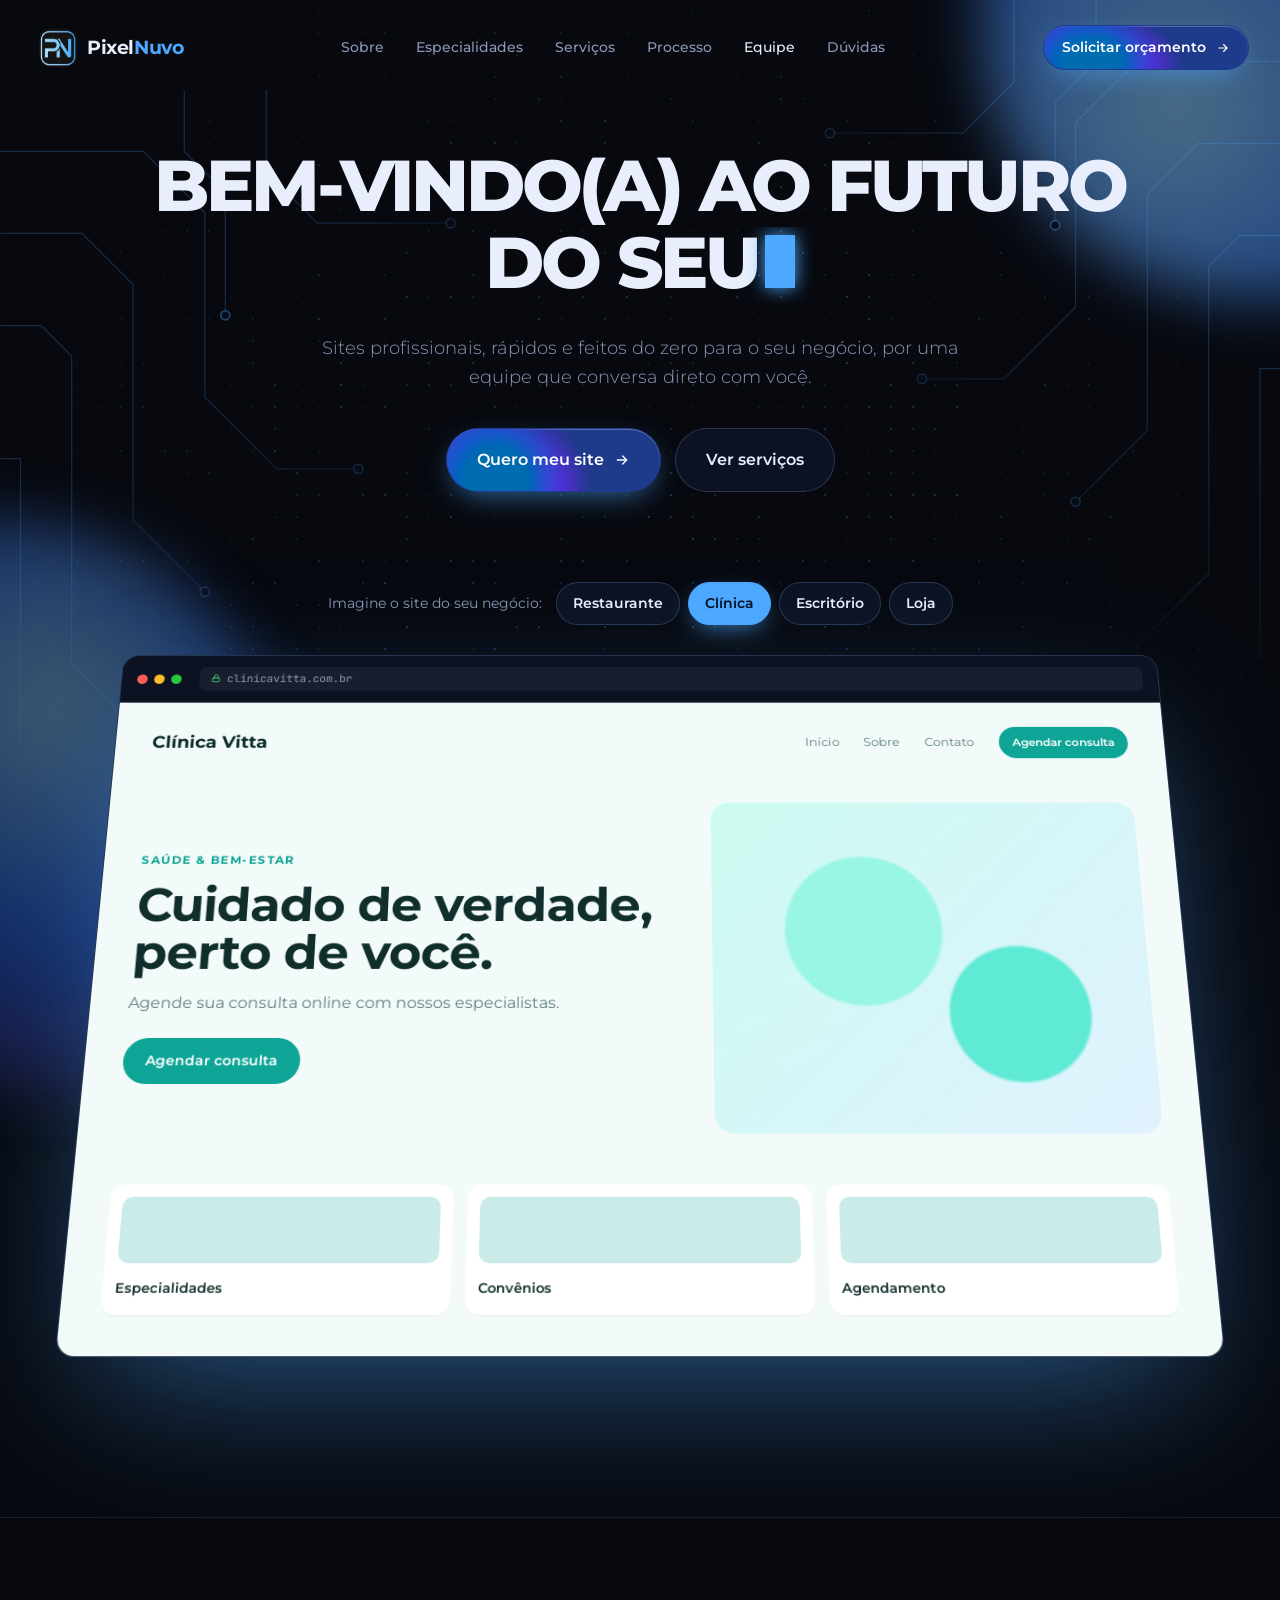
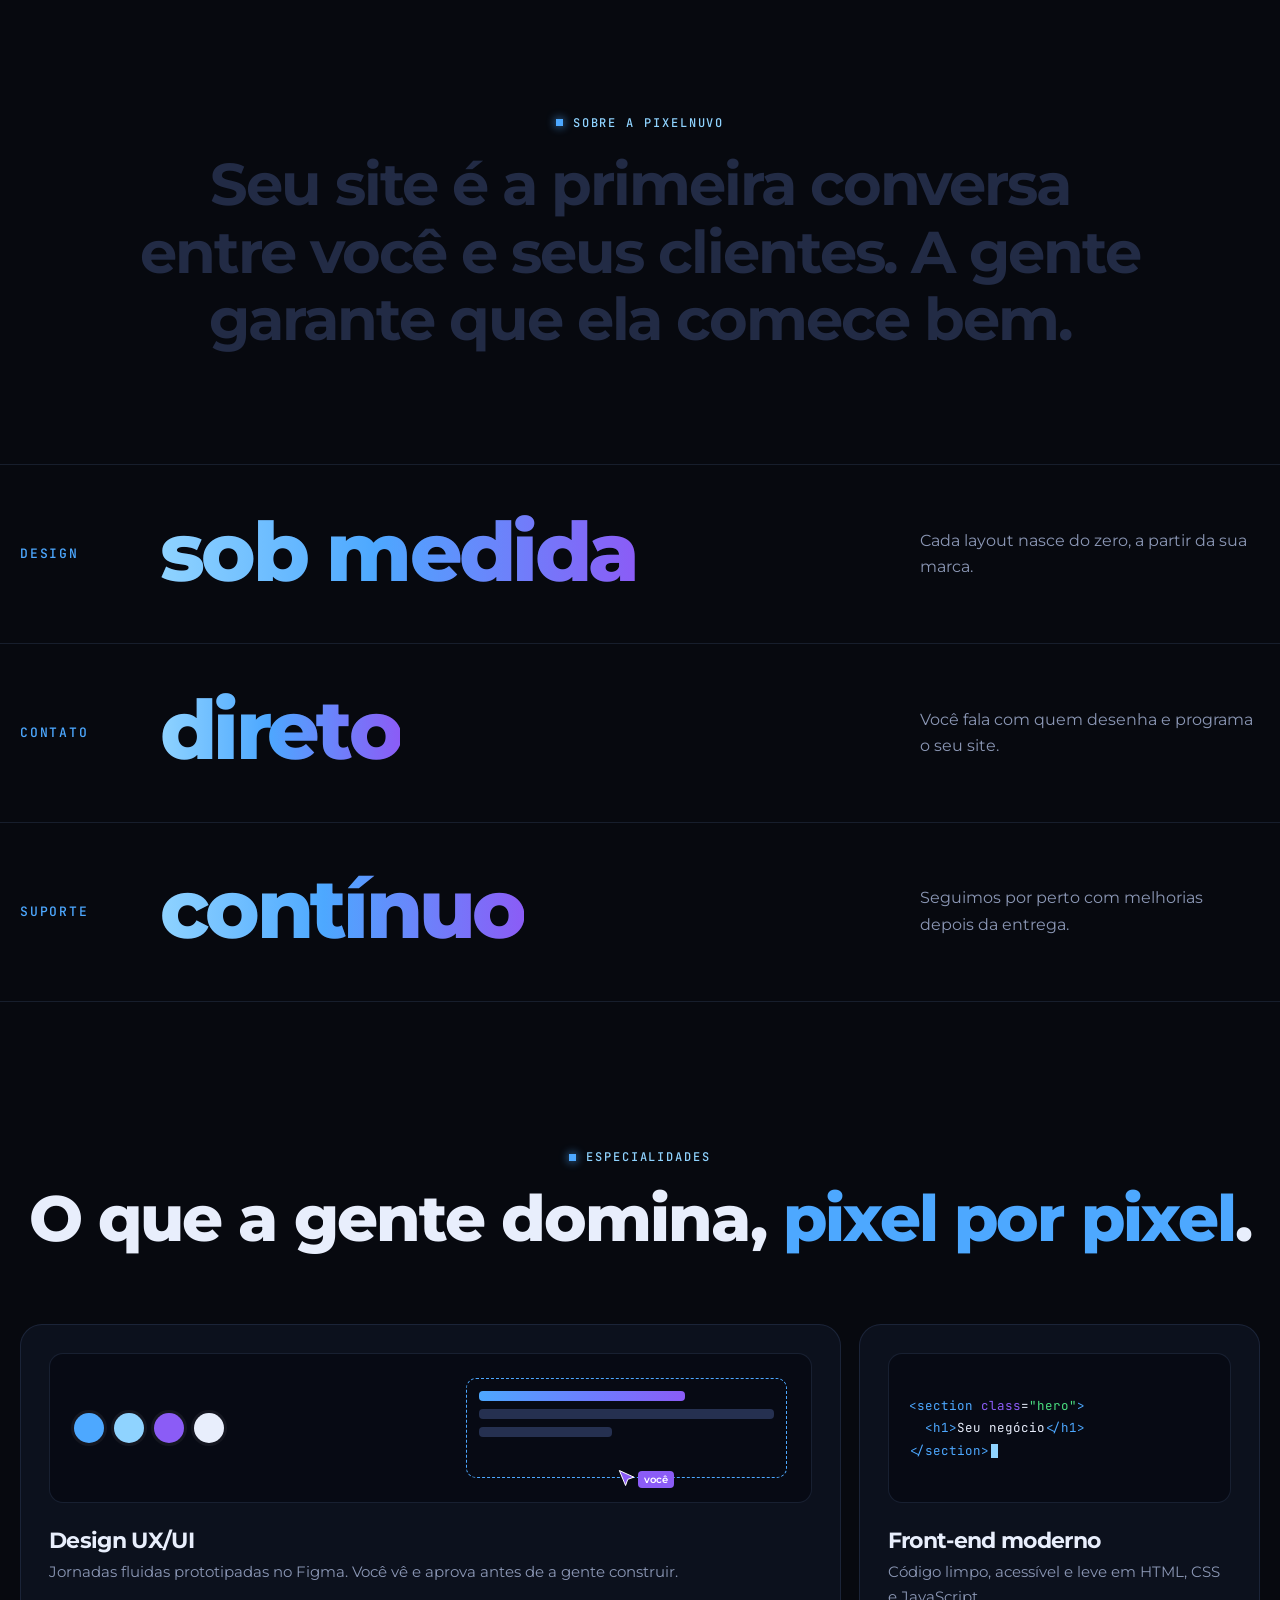
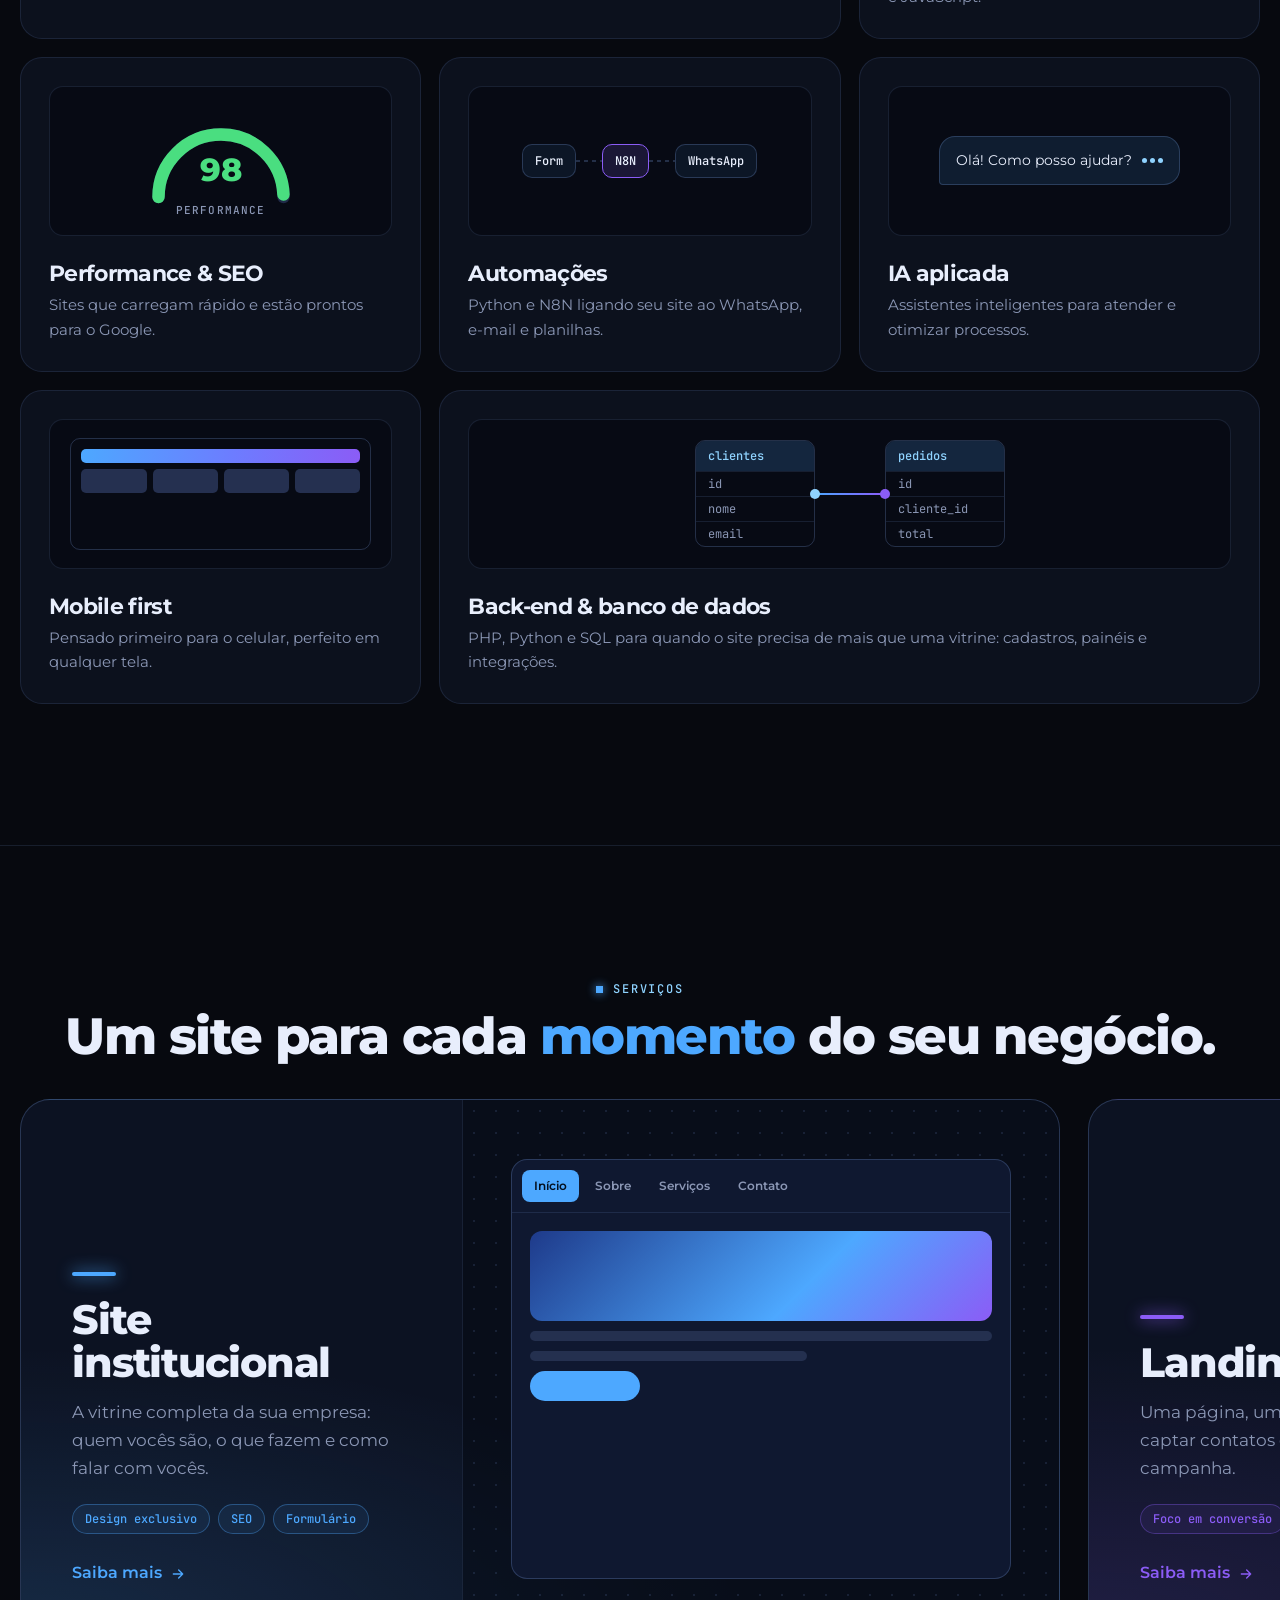
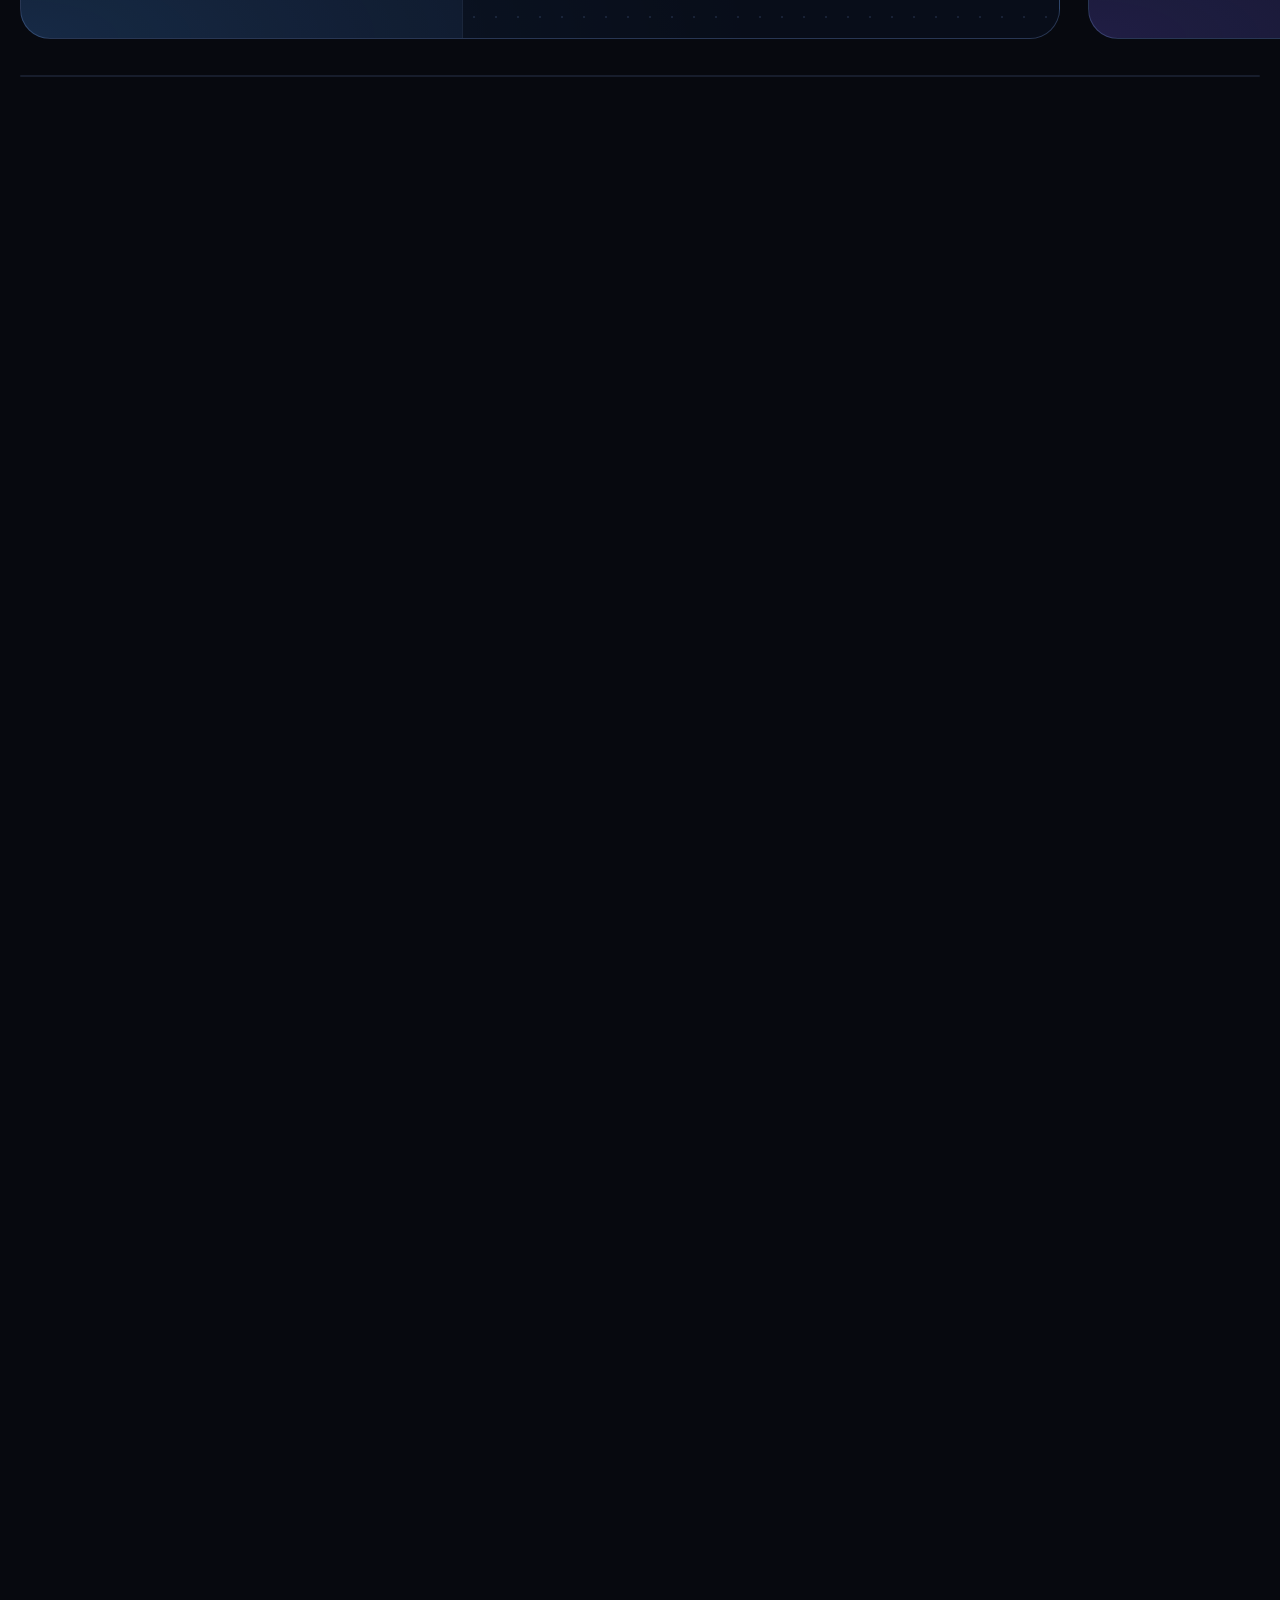
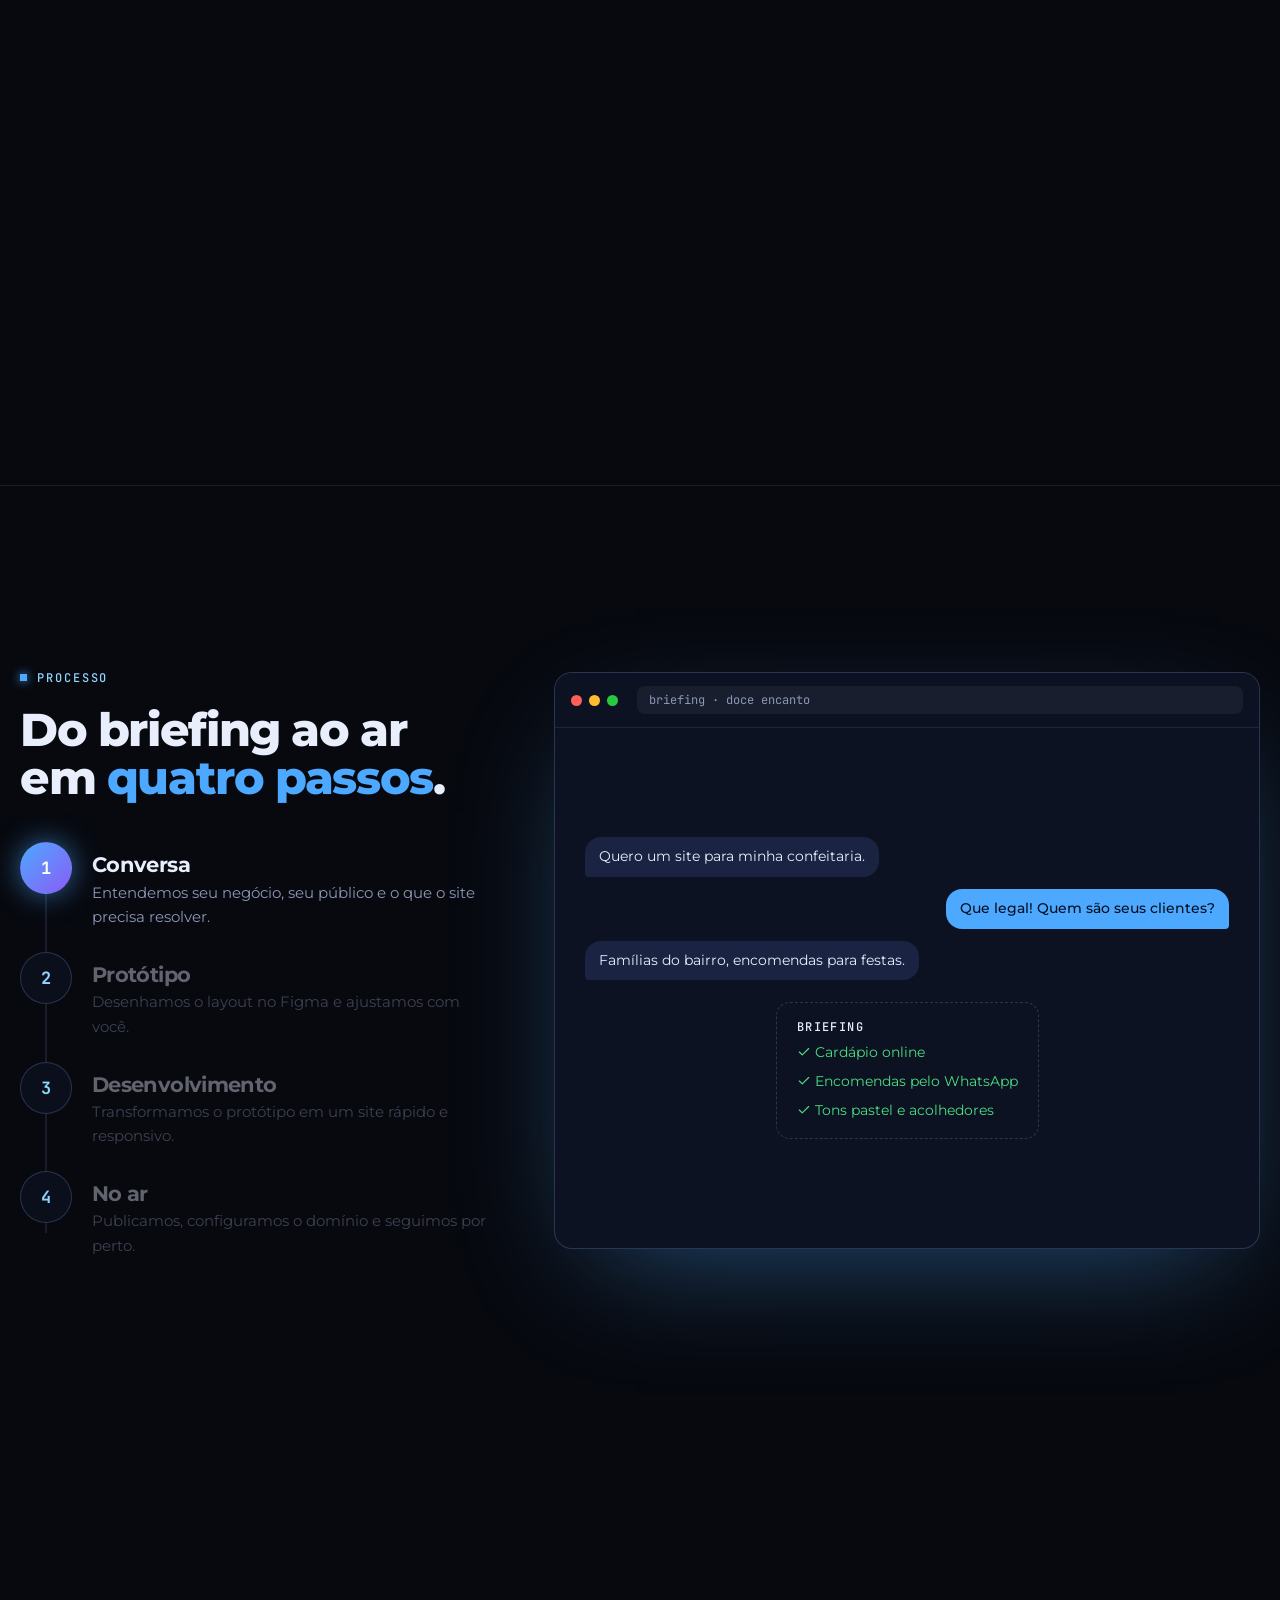
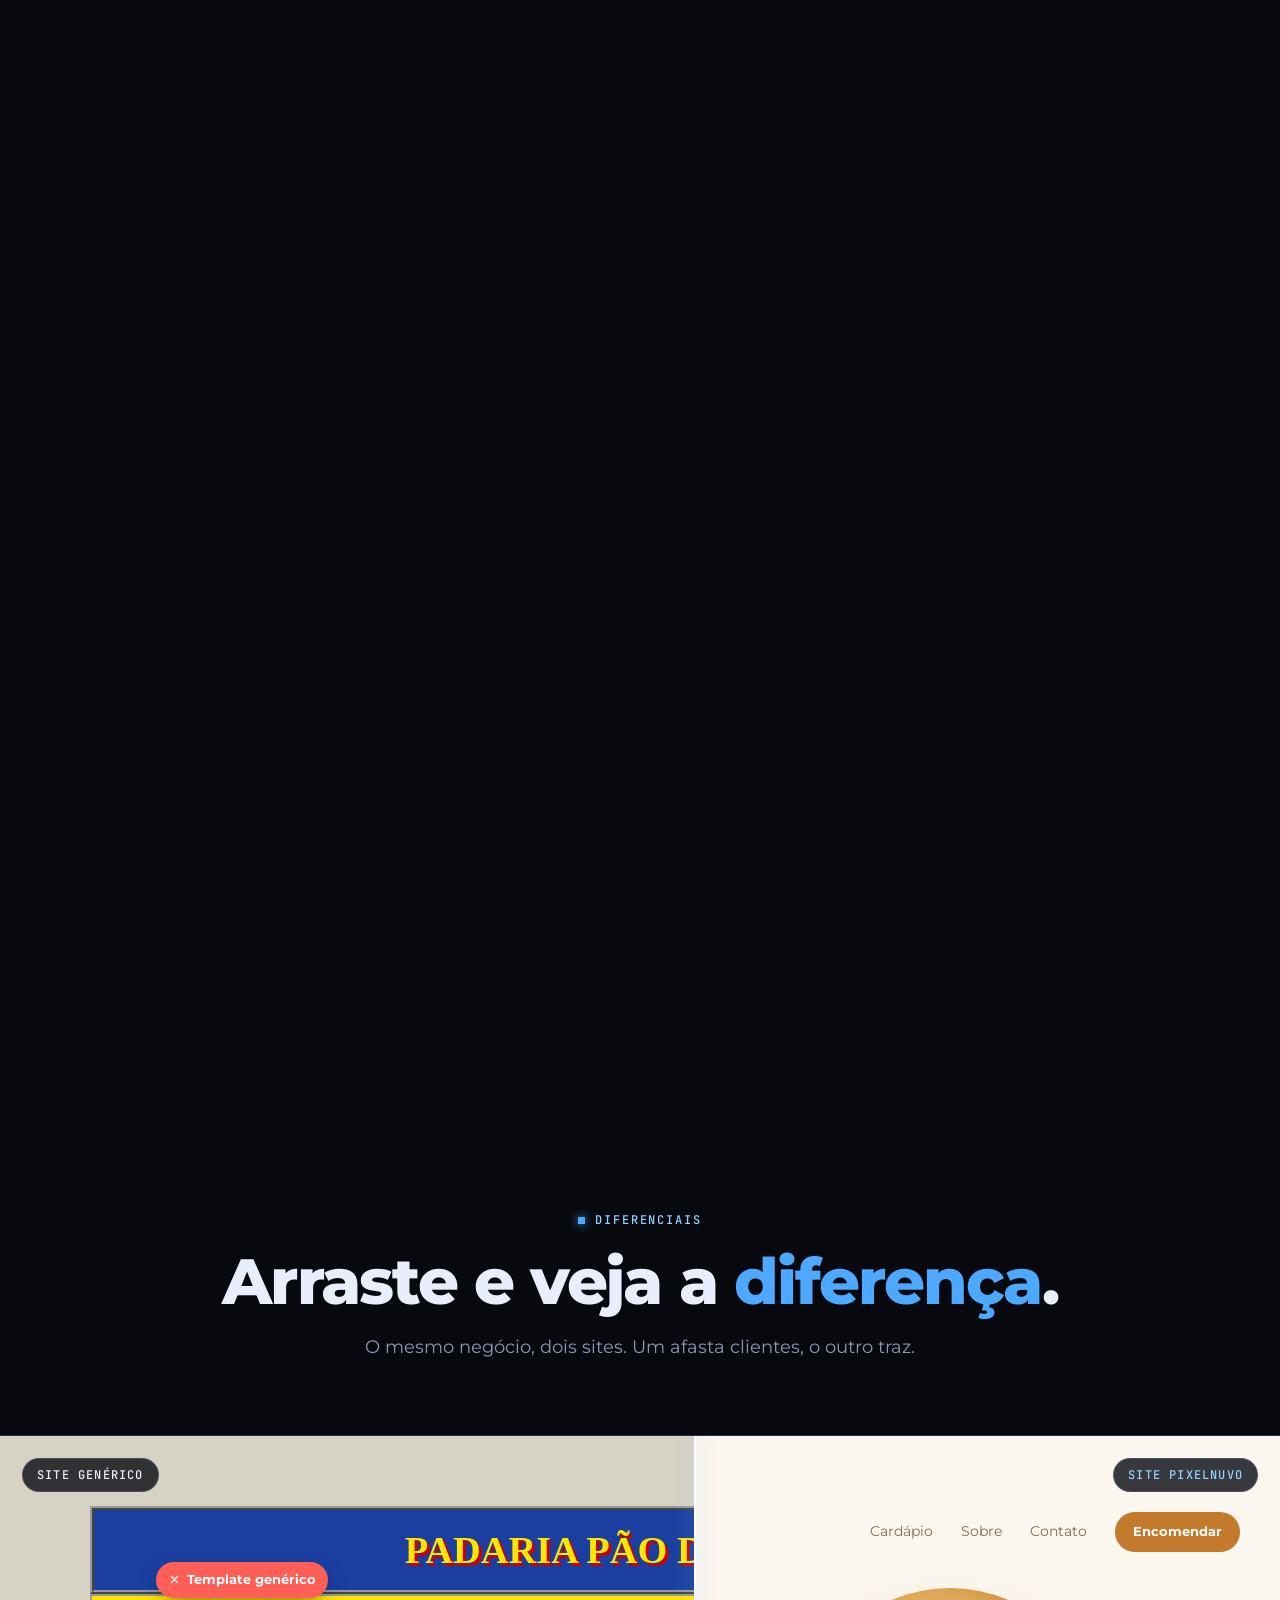
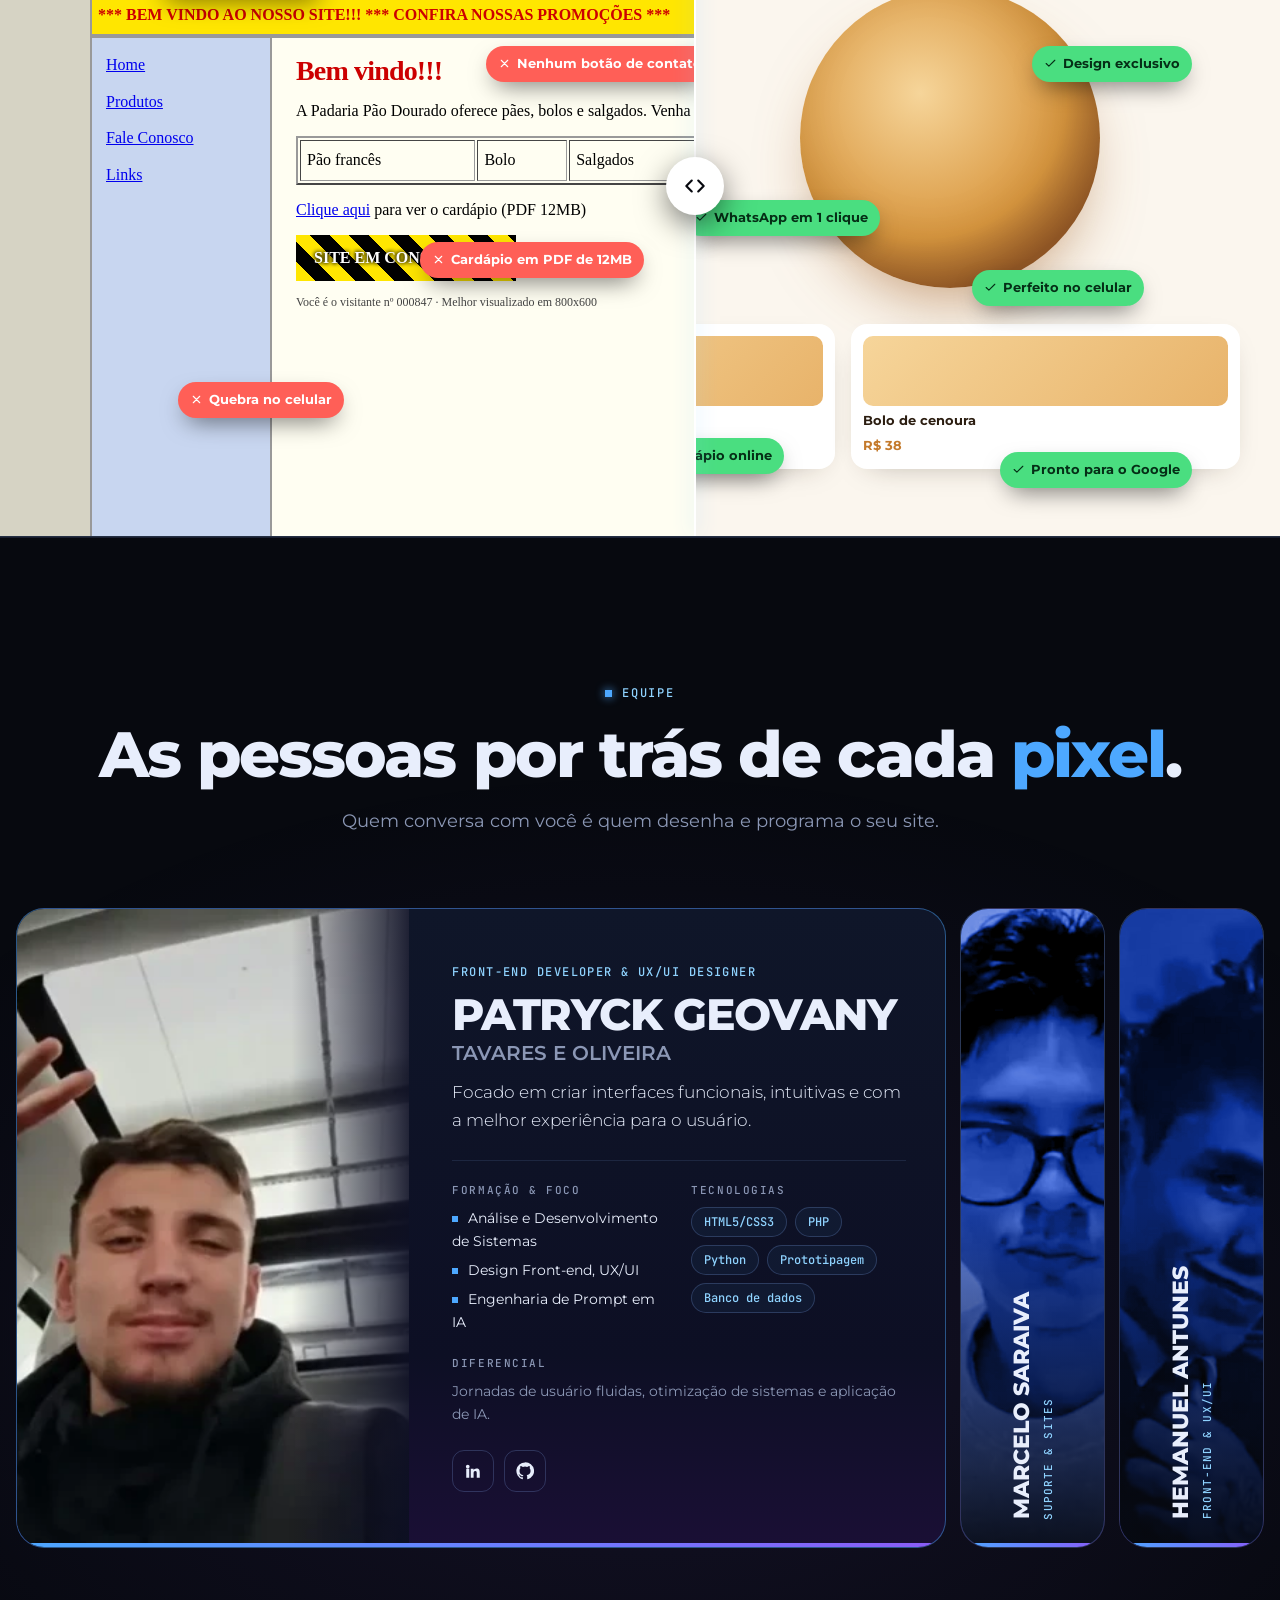
==== index.html @ 8384a09c "organizei os codigo" ====
<!doctype html>
<html lang="pt-BR">
<head>
  <meta charset="utf-8">
  <meta name="viewport" content="width=device-width, initial-scale=1">
  <title>PixelNuvo · Desenvolvimento de Sites Profissionais</title>
  <meta name="description" content="A PixelNuvo cria sites profissionais sob medida: design exclusivo, performance e suporte próximo. Bem-vindo(a) ao futuro do seu site.">
  <meta name="theme-color" content="#07090f">
  <meta property="og:title" content="PixelNuvo · Desenvolvimento de Sites">
  <meta property="og:description" content="Design, performance e inovação para o site da sua empresa.">
  <link rel="icon" href="assets/logo.png">
  <link rel="preconnect" href="https://fonts.googleapis.com">
  <link rel="preconnect" href="https://fonts.gstatic.com" crossorigin>
  <link href="https://fonts.googleapis.com/css2?family=JetBrains+Mono:wght@400;500&family=Montserrat:wght@300;400;500;600;700;800;900&display=swap" rel="stylesheet">
  <link rel="stylesheet" href="style/style.css">
</head>
<body>
  <svg width="0" height="0" style="position:absolute" aria-hidden="true">
    <symbol id="i-in" viewBox="0 0 24 24"><path d="M4.98 3.5a2.5 2.5 0 1 1 0 5 2.5 2.5 0 0 1 0-5zM3 9h4v12H3zM9 9h3.8v1.7h.05c.53-1 1.83-2.05 3.77-2.05C20.6 8.650 21 11.2 21 14.5V21h-4v-5.8c0-1.4 0-3.2-1.95-3.2S12.8 13.5 12.8 15.1V21H9z"/></symbol>
    <symbol id="i-gh" viewBox="0 0 24 24"><path d="M12 .5a11.5 11.5 0 0 0-3.64 22.41c.58.1.79-.25.79-.56v-2c-3.2.7-3.88-1.37-3.88-1.37-.52-1.33-1.28-1.69-1.28-1.69-1.05-.72.08-.7.08-.7 1.16.08 1.77 1.19 1.77 1.19 1.03 1.77 2.7 1.26 3.36.96.1-.75.4-1.26.73-1.55-2.55-.29-5.24-1.28-5.24-5.69 0-1.26.45-2.29 1.19-3.1-.12-.29-.52-1.46.11-3.05 0 0 .97-.31 3.17 1.18a11 11 0 0 1 5.77 0c2.2-1.49 3.17-1.18 3.17-1.18.63 1.59.23 2.76.11 3.05.74.81 1.19 1.84 1.19 3.1 0 4.42-2.7 5.4-5.26 5.68.41.36.78 1.06.78 2.14v3.17c0 .31.21.67.8.56A11.5 11.5 0 0 0 12 .5z"/></symbol>
    <symbol id="i-lock" viewBox="0 0 24 24"><g fill="none" stroke="currentColor" stroke-width="2" stroke-linecap="round" stroke-linejoin="round"><rect x="4" y="11" width="16" height="10" rx="2"/><path d="M8 11V7a4 4 0 0 1 8 0v4"/></g></symbol>
    <symbol id="i-check" viewBox="0 0 24 24"><path fill="none" stroke="currentColor" stroke-width="2" stroke-linecap="round" stroke-linejoin="round" d="M20 6 9 17l-5-5"/></symbol>
    <symbol id="i-x" viewBox="0 0 24 24"><path fill="none" stroke="currentColor" stroke-width="2" stroke-linecap="round" stroke-linejoin="round" d="M18 6 6 18M6 6l12 12"/></symbol>
    <symbol id="i-arrow" viewBox="0 0 24 24"><path fill="none" stroke="currentColor" stroke-width="2" stroke-linecap="round" stroke-linejoin="round" d="M5 12h14M13 6l6 6-6 6"/></symbol>
    <symbol id="i-external" viewBox="0 0 24 24"><path fill="none" stroke="currentColor" stroke-width="2" stroke-linecap="round" stroke-linejoin="round" d="M7 17 17 7M8 7h9v9"/></symbol>
    <symbol id="i-chevrons" viewBox="0 0 24 24"><path fill="none" stroke="currentColor" stroke-width="2" stroke-linecap="round" stroke-linejoin="round" d="m9 7-5 5 5 5M15 7l5 5-5 5"/></symbol>
    <symbol id="i-pointer" viewBox="0 0 24 24"><path fill="currentColor" stroke="#fff" stroke-width="1.2" stroke-linejoin="round" d="M4 3l7.5 18 2.6-7.4L21.5 11z"/></symbol>
  </svg>
  <div class="progress" aria-hidden="true"></div>
  <div class="cursor-glow" aria-hidden="true"></div>

  <!-- NAV -->
  <header class="nav" id="nav">
    <a href="#topo" class="brand" aria-label="PixelNuvo, início">
      <img src="assets/logo.png" alt="" width="40" height="40">
      <span>Pixel<b>Nuvo</b></span>
    </a>
    <nav class="nav__links" id="menu" aria-label="Principal">
      <a href="#sobre">Sobre</a>
      <a href="#especialidades">Especialidades</a>
      <a href="servicos.html">Serviços</a>
      <a href="#processo">Processo</a>
      <a href="#equipe">Equipe</a>
      <a href="#duvidas">Dúvidas</a>
      <a href="#contato" class="btn btn--sm btn--primary nav__cta-mobile">Solicitar orçamento</a>
    </nav>
    <a href="#contato" class="btn btn--sm btn--primary nav__cta magnetic">Solicitar orçamento <i aria-hidden="true"><svg class="ic" aria-hidden="true"><use href="#i-arrow"/></svg></i></a>
    <button class="nav__toggle" aria-label="Abrir menu" aria-expanded="false" aria-controls="menu"><span></span><span></span></button>
  </header>

  <main id="topo">
    <!-- HERO -->
    <section class="hero">
      <canvas class="hero__pixels" aria-hidden="true"></canvas>
      <div class="blob blob--tr" aria-hidden="true"></div>
      <div class="blob blob--bl" aria-hidden="true"></div>
      <svg class="circuit circuit--r" viewBox="0 0 600 900" aria-hidden="true" preserveAspectRatio="xMaxYMin slice">
        <g class="circuit__traces" fill="none">
          <path d="M600 60 H460 L400 120 V300 L330 370 H250"/>
          <path d="M600 140 H520 L470 190 V420 L400 490"/>
          <path d="M600 230 H560 L530 260 V560 L460 630 V720"/>
          <path d="M600 360 H580 V640 L520 700 V860"/>
          <path d="M340 0 V80 L290 130 H160"/>
          <path d="M420 0 V60 L380 100 V220"/>
        </g>
      </svg>
      <svg class="circuit circuit--l" viewBox="0 0 600 900" aria-hidden="true" preserveAspectRatio="xMaxYMin slice">
        <g class="circuit__traces" fill="none">
          <path d="M600 60 H460 L400 120 V300 L330 370 H250"/>
          <path d="M600 140 H520 L470 190 V420 L400 490"/>
          <path d="M600 230 H560 L530 260 V560 L460 630 V720"/>
          <path d="M600 360 H580 V640 L520 700 V860"/>
          <path d="M340 0 V80 L290 130 H160"/>
          <path d="M420 0 V60 L380 100 V220"/>
        </g>
      </svg>

      <div class="hero__head container">
        <h1 class="hero__title" aria-label="Bem-vindo(a) ao futuro do seu site">
          <span class="line" aria-hidden="true"><span>Bem-vindo(a) ao futuro</span></span>
          <span class="line" aria-hidden="true"><span><span class="type">do seu <span class="hl">site</span></span><span class="caret"></span></span></span>
        </h1>
        <p class="hero__lead">Sites profissionais, rápidos e feitos do zero para o seu negócio, por uma equipe que conversa direto com você.</p>
        <div class="hero__ctas">
          <a href="#contato" class="btn btn--primary btn--lg magnetic">Quero meu site <i aria-hidden="true"><svg class="ic" aria-hidden="true"><use href="#i-arrow"/></svg></i></a>
          <a href="#servicos" class="btn btn--ghost btn--lg">Ver serviços</a>
        </div>
      </div>

      <div class="hero__stage">
        <div class="picker" role="group" aria-label="Veja um exemplo de site para o seu negócio">
          <span>Imagine o site do seu negócio:</span>
          <button type="button" data-biz="restaurante">Restaurante</button>
          <button type="button" data-biz="clinica">Clínica</button>
          <button type="button" data-biz="advocacia">Escritório</button>
          <button type="button" data-biz="loja">Loja</button>
        </div>
        <div class="showcase">
          <div class="browser" aria-hidden="true">
            <div class="browser__bar">
              <span></span><span></span><span></span>
              <div class="browser__url"><svg class="ic" aria-hidden="true"><use href="#i-lock"/></svg><b data-k="url">seunegocio.com.br</b></div>
            </div>
            <div class="demo" data-biz="site">
              <div class="demo__nav"><b class="demo__logo" data-k="name">Seu Negócio</b><i>Início</i><i>Sobre</i><i>Contato</i><span class="demo__btn" data-k="cta">Fale conosco</span></div>
              <div class="demo__hero">
                <div>
                  <small data-k="kicker">Bem-vindo</small>
                  <h3 data-k="title">Seu negócio merece ser encontrado.</h3>
                  <p data-k="sub">Um site feito sob medida, rápido e bonito em qualquer tela.</p>
                  <span class="demo__btn demo__btn--lg" data-k="cta">Fale conosco</span>
                </div>
                <div class="demo__art"></div>
              </div>
              <div class="demo__cards">
                <div><span></span><b data-k="c0">Sobre</b></div>
                <div><span></span><b data-k="c1">Serviços</b></div>
                <div><span></span><b data-k="c2">Contato</b></div>
              </div>
            </div>
          </div>
          <div class="toast" aria-hidden="true"><span class="toast__icon"><svg class="ic" aria-hidden="true"><use href="#i-check"/></svg></span><div><b data-k="t0"></b><small data-k="t1"></small></div></div>
        </div>
      </div>
    </section>

    <!-- SOBRE: statement -->
    <section class="statement" id="sobre">
      <div class="container">
        <p class="eyebrow" data-scramble>Sobre a PixelNuvo</p>
        <p class="statement__text" data-words>Seu site é a primeira conversa entre você e seus clientes. A gente garante que ela comece bem.</p>
      </div>
    </section>

    <!-- COMPROMISSOS -->
    <section class="values" aria-label="Como trabalhamos">
      <div class="value reveal">
        <div class="container value__in"><span class="value__label">Design</span><span class="value__word">sob medida</span><p>Cada layout nasce do zero, a partir da sua marca.</p></div>
      </div>
      <div class="value reveal">
        <div class="container value__in"><span class="value__label">Contato</span><span class="value__word">direto</span><p>Você fala com quem desenha e programa o seu site.</p></div>
      </div>
      <div class="value reveal">
        <div class="container value__in"><span class="value__label">Suporte</span><span class="value__word">contínuo</span><p>Seguimos por perto com melhorias depois da entrega.</p></div>
      </div>
    </section>

    <!-- ESPECIALIDADES -->
    <section class="section" id="especialidades">
      <div class="container">
        <header class="section__head">
          <p class="eyebrow" data-scramble>Especialidades</p>
          <h2 class="h2 reveal">O que a gente domina, <span class="hl">pixel por pixel</span>.</h2>
        </header>
        <div class="bento">
          <article class="card spot reveal card--wide">
            <div class="card__viz viz-design" aria-hidden="true">
              <span style="--c:#4da8ff"></span><span style="--c:#8fd3ff"></span><span style="--c:#8b5cf6"></span><span style="--c:#e8eefc"></span>
              <div class="viz-design__frame"><i></i><i></i><i></i></div>
              <div class="viz-design__cursor"><svg class="ic" aria-hidden="true"><use href="#i-pointer"/></svg><small>você</small></div>
            </div>
            <h3>Design UX/UI</h3>
            <p>Jornadas fluidas prototipadas no Figma. Você vê e aprova antes de a gente construir.</p>
          </article>
          <article class="card spot reveal" style="--rd:.1s">
            <div class="card__viz viz-code" aria-hidden="true"><code><span class="k">&lt;section</span> <span class="a">class</span>=<span class="s">"hero"</span><span class="k">&gt;</span><br>&nbsp;&nbsp;<span class="k">&lt;h1&gt;</span>Seu negócio<span class="k">&lt;/h1&gt;</span><br><span class="k">&lt;/section&gt;</span><span class="blink"></span></code></div>
            <h3>Front-end moderno</h3>
            <p>Código limpo, acessível e leve em HTML, CSS e JavaScript.</p>
          </article>
          <article class="card spot reveal">
            <div class="card__viz viz-gauge" aria-hidden="true">
              <svg viewBox="0 0 120 70"><path d="M10 60 A50 50 0 0 1 110 60"/><path class="g" d="M10 60 A50 50 0 0 1 110 60"/></svg>
              <b class="count" data-to="98">0</b>
              <small>Performance</small>
            </div>
            <h3>Performance &amp; SEO</h3>
            <p>Sites que carregam rápido e estão prontos para o Google.</p>
          </article>
          <article class="card spot reveal" style="--rd:.1s">
            <div class="card__viz viz-flow" aria-hidden="true"><span>Form</span><i></i><span>N8N</span><i></i><span>WhatsApp</span></div>
            <h3>Automações</h3>
            <p>Python e N8N ligando seu site ao WhatsApp, e-mail e planilhas.</p>
          </article>
          <article class="card spot reveal" style="--rd:.2s">
            <div class="card__viz viz-ai" aria-hidden="true"><span class="bubble">Olá! Como posso ajudar? <span class="typing"><i></i><i></i><i></i></span></span></div>
            <h3>IA aplicada</h3>
            <p>Assistentes inteligentes para atender e otimizar processos.</p>
          </article>
          <article class="card spot reveal">
            <div class="card__viz viz-resp" aria-hidden="true"><div class="frame"><i></i><i></i><i></i><i></i><i></i></div></div>
            <h3>Mobile first</h3>
            <p>Pensado primeiro para o celular, perfeito em qualquer tela.</p>
          </article>
          <article class="card spot reveal card--wide" style="--rd:.1s">
            <div class="card__viz viz-db" aria-hidden="true">
              <div class="tbl"><b>clientes</b><i>id</i><i>nome</i><i>email</i></div>
              <div class="rel"></div>
              <div class="tbl"><b>pedidos</b><i>id</i><i>cliente_id</i><i>total</i></div>
            </div>
            <h3>Back-end &amp; banco de dados</h3>
            <p>PHP, Python e SQL para quando o site precisa de mais que uma vitrine: cadastros, painéis e integrações.</p>
          </article>
        </div>
      </div>
    </section>

    <!-- SERVIÇOS (horizontal) -->
    <section class="hs" id="servicos">
      <div class="hs__sticky">
        <header class="section__head hs__head container">
          <p class="eyebrow" data-scramble>Serviços</p>
          <h2 class="h2">Um site para cada <span class="hl">momento</span> do seu negócio.</h2>
        </header>
        <div class="hs__track">

          <article class="svc" style="--a:#4da8ff">
            <div class="svc__text">
              <h3>Site institucional</h3>
              <p>A vitrine completa da sua empresa: quem vocês são, o que fazem e como falar com vocês.</p>
              <ul class="tags"><li>Design exclusivo</li><li>SEO</li><li>Formulário</li></ul>
              <a href="servicos/site-institucional.html" class="svc__link">Saiba mais <svg class="ic" aria-hidden="true"><use href="#i-arrow"/></svg></a>
            </div>
            <div class="svc__viz">
              <div class="v-inst" data-p="0">
                <div class="v-inst__tabs"><button type="button">Início</button><button type="button">Sobre</button><button type="button">Serviços</button><button type="button">Contato</button></div>
                <div class="v-inst__pg pg0"><i class="big"></i><i></i><i class="s"></i><i class="btn"></i></div>
                <div class="v-inst__pg pg1"><i class="img"></i><div><i></i><i></i><i class="s"></i><i></i></div></div>
                <div class="v-inst__pg pg2"><i class="c"></i><i class="c"></i><i class="c"></i></div>
                <div class="v-inst__pg pg3"><div><i class="in"></i><i class="in"></i><i class="in ta"></i><i class="btn"></i></div><i class="map"><b></b></i></div>
              </div>
            </div>
          </article>

          <article class="svc" style="--a:#8b5cf6">
            <div class="svc__text">
              <h3>Landing page</h3>
              <p>Uma página, um objetivo: vender, captar contatos ou lançar uma campanha.</p>
              <ul class="tags"><li>Foco em conversão</li><li>WhatsApp</li><li>Analytics</li></ul>
              <a href="servicos/landing-page.html" class="svc__link">Saiba mais <svg class="ic" aria-hidden="true"><use href="#i-arrow"/></svg></a>
            </div>
            <div class="svc__viz">
              <div class="v-land">
                <div class="phone"><i class="big"></i><i></i><i class="s"></i><span class="cta">Quero agora</span><i class="img"></i></div>
                <div class="leads" aria-hidden="true"></div>
              </div>
            </div>
          </article>

          <article class="svc" style="--a:#22d3ee">
            <div class="svc__text">
              <h3>Portfólio &amp; catálogo</h3>
              <p>Seus trabalhos e produtos organizados de um jeito que dá vontade de ver tudo.</p>
              <ul class="tags"><li>Galerias</li><li>Filtros</li><li>Instagram</li></ul>
              <a href="servicos/portfolio-catalogo.html" class="svc__link">Saiba mais <svg class="ic" aria-hidden="true"><use href="#i-arrow"/></svg></a>
            </div>
            <div class="svc__viz">
              <div class="v-port" data-f="all">
                <div class="v-port__filters"><button type="button" data-f="all">Todos</button><button type="button" data-f="prod">Produtos</button><button type="button" data-f="proj">Projetos</button></div>
                <div class="v-port__grid">
                  <i data-c="prod" style="--g:linear-gradient(135deg,#4da8ff,#8b5cf6)"></i>
                  <i data-c="proj" style="--g:linear-gradient(135deg,#22d3ee,#0ea5e9)"></i>
                  <i data-c="prod" style="--g:linear-gradient(135deg,#f472b6,#8b5cf6)"></i>
                  <i data-c="proj" style="--g:linear-gradient(135deg,#34d399,#22d3ee)"></i>
                  <i data-c="proj" style="--g:linear-gradient(135deg,#8fd3ff,#4da8ff)"></i>
                  <i data-c="prod" style="--g:linear-gradient(135deg,#fbbf24,#f472b6)"></i>
                </div>
              </div>
            </div>
          </article>

          <article class="svc" style="--a:#f59e0b">
            <div class="svc__text">
              <h3>Redesign</h3>
              <p>Seu site atual com cara nova, mais rápido e perfeito no celular.</p>
              <ul class="tags"><li>Nova identidade</li><li>Mobile first</li><li>Mais velocidade</li></ul>
              <a href="servicos/redesign.html" class="svc__link">Saiba mais <svg class="ic" aria-hidden="true"><use href="#i-arrow"/></svg></a>
            </div>
            <div class="svc__viz">
              <div class="v-rd">
                <div class="v-rd__old"><b>MINHA EMPRESA</b><u>Home | Produtos | Contato</u><em>Bem vindo ao nosso site!!!</em><i></i><i></i><i></i><span>Clique aqui</span></div>
                <div class="v-rd__new"><b>Minha Empresa</b><strong>Qualidade que<br>se vê.</strong><i></i><i class="s"></i><span>Fale conosco <svg class="ic" aria-hidden="true"><use href="#i-arrow"/></svg></span><div class="v-rd__cards"><i></i><i></i><i></i></div></div>
                <div class="v-rd__line"></div>
              </div>
            </div>
          </article>

          <article class="svc" style="--a:#4ade80">
            <div class="svc__text">
              <h3>Manutenção &amp; suporte</h3>
              <p>Você pede, a gente ajusta e publica. Sem burocracia.</p>
              <ul class="tags"><li>Alterações sob demanda</li><li>Atendimento direto</li></ul>
              <a href="servicos/manutencao-suporte.html" class="svc__link">Saiba mais <svg class="ic" aria-hidden="true"><use href="#i-arrow"/></svg></a>
            </div>
            <div class="svc__viz">
              <div class="v-chat">
                <div class="m m--in" style="--d:0s">Oi! Consegue trocar o telefone do rodapé?</div>
                <div class="m m--typing" style="--d:1.2s"><span class="typing"><i></i><i></i><i></i></span></div>
                <div class="m m--out" style="--d:2.4s">Claro! Já estou ajustando por aqui.</div>
                <div class="m m--sys" style="--d:4s"><svg class="ic" aria-hidden="true"><use href="#i-check"/></svg> Alteração publicada no site</div>
                <div class="m m--in" style="--d:5.4s">Perfeito, obrigado!</div>
              </div>
            </div>
          </article>

          <article class="svc" style="--a:#f472b6">
            <div class="svc__text">
              <h3>Automações &amp; integrações</h3>
              <p>Formulários que viram mensagem no WhatsApp e planilhas que se preenchem sozinhas.</p>
              <ul class="tags"><li>N8N</li><li>Python</li><li>IA</li></ul>
              <a href="servicos/automacoes-integracoes.html" class="svc__link">Saiba mais <svg class="ic" aria-hidden="true"><use href="#i-arrow"/></svg></a>
            </div>
            <div class="svc__viz">
              <svg class="v-auto" viewBox="0 0 440 300" aria-hidden="true">
                <path id="w1" d="M110 150 C160 150 160 150 200 150"/>
                <path id="w2" d="M260 150 C300 150 300 60 330 60"/>
                <path id="w3" d="M260 150 H330"/>
                <path id="w4" d="M260 150 C300 150 300 240 330 240"/>
                <circle r="4"><animateMotion dur="1.2s" repeatCount="indefinite"><mpath href="#w1"/></animateMotion></circle>
                <circle r="4"><animateMotion dur="1.2s" begin=".6s" repeatCount="indefinite"><mpath href="#w2"/></animateMotion></circle>
                <circle r="4"><animateMotion dur="1.2s" begin=".6s" repeatCount="indefinite"><mpath href="#w3"/></animateMotion></circle>
                <circle r="4"><animateMotion dur="1.2s" begin=".6s" repeatCount="indefinite"><mpath href="#w4"/></animateMotion></circle>
                <g class="node"><rect x="10" y="126" width="100" height="48" rx="12"/><text x="60" y="155">Formulário</text></g>
                <g class="node node--hub"><rect x="200" y="120" width="60" height="60" rx="16"/><text x="230" y="155">N8N</text></g>
                <g class="node"><rect x="330" y="38" width="100" height="44" rx="12"/><text x="380" y="65">WhatsApp</text></g>
                <g class="node"><rect x="330" y="128" width="100" height="44" rx="12"/><text x="380" y="155">Planilha</text></g>
                <g class="node"><rect x="330" y="218" width="100" height="44" rx="12"/><text x="380" y="245">E-mail</text></g>
              </svg>
            </div>
          </article>

        </div>
        <div class="hs__bar container" aria-hidden="true"><span></span></div>
      </div>
    </section>

    <!-- PROCESSO -->
    <section class="proc" id="processo">
      <div class="proc__sticky container">
        <div class="proc__left">
          <p class="eyebrow" data-scramble>Processo</p>
          <h2 class="h2 proc__title">Do briefing ao ar em <span class="hl">quatro passos</span>.</h2>
          <ol class="psteps">
            <li class="pstep"><span class="pstep__dot">1</span><div><h3>Conversa</h3><p>Entendemos seu negócio, seu público e o que o site precisa resolver.</p></div></li>
            <li class="pstep"><span class="pstep__dot">2</span><div><h3>Protótipo</h3><p>Desenhamos o layout no Figma e ajustamos com você.</p></div></li>
            <li class="pstep"><span class="pstep__dot">3</span><div><h3>Desenvolvimento</h3><p>Transformamos o protótipo em um site rápido e responsivo.</p></div></li>
            <li class="pstep"><span class="pstep__dot">4</span><div><h3>No ar</h3><p>Publicamos, configuramos o domínio e seguimos por perto.</p></div></li>
          </ol>
        </div>
        <div class="art" data-stage="0" aria-hidden="true">
          <div class="browser__bar"><span></span><span></span><span></span><div class="browser__url"><svg class="ic art__lock" aria-hidden="true"><use href="#i-lock"/></svg><b class="art__url">briefing · doce encanto</b></div></div>
          <div class="art__body">
            <div class="art__chat">
              <div class="m m--in">Quero um site para minha confeitaria.</div>
              <div class="m m--out">Que legal! Quem são seus clientes?</div>
              <div class="m m--in">Famílias do bairro, encomendas para festas.</div>
              <div class="art__notes"><b>Briefing</b><span><svg class="ic" aria-hidden="true"><use href="#i-check"/></svg> Cardápio online</span><span><svg class="ic" aria-hidden="true"><use href="#i-check"/></svg> Encomendas pelo WhatsApp</span><span><svg class="ic" aria-hidden="true"><use href="#i-check"/></svg> Tons pastel e acolhedores</span></div>
            </div>
            <div class="art__site">
              <div class="as-nav"><b class="t">Doce Encanto</b><i class="t">Cardápio</i><i class="t">Sobre</i><span class="t as-btn">Encomendar</span></div>
              <div class="as-hero">
                <div><h4 class="t">Doces que viram festa.</h4><p class="t">Bolos e doces artesanais feitos com carinho, sob encomenda.</p><span class="t as-btn">Pedir pelo WhatsApp</span></div>
                <div class="as-img"></div>
              </div>
              <div class="as-cards"><div><i class="as-img"></i><b class="t">Bolos</b></div><div><i class="as-img"></i><b class="t">Brigadeiros</b></div><div><i class="as-img"></i><b class="t">Tortas</b></div></div>
            </div>
            <pre class="art__code"><span class="k">&lt;header</span> <span class="a">class</span>=<span class="s">"hero"</span><span class="k">&gt;</span>
  <span class="k">&lt;h1&gt;</span>Doces que viram festa.<span class="k">&lt;/h1&gt;</span>
  <span class="k">&lt;a</span> <span class="a">href</span>=<span class="s">"wa.me/..."</span><span class="k">&gt;</span>Pedir<span class="k">&lt;/a&gt;</span>
<span class="k">&lt;/header&gt;</span></pre>
            <div class="art__live"><span class="dot"></span> No ar <small>Performance 98</small></div>
          </div>
        </div>
      </div>
    </section>

    <!-- DIFERENCIAIS: antes x depois -->
    <section class="section ba-sec" id="diferenciais">
      <header class="section__head container">
        <p class="eyebrow" data-scramble>Diferenciais</p>
        <h2 class="h2 reveal">Arraste e veja a <span class="hl">diferença</span>.</h2>
        <p class="section__sub reveal">O mesmo negócio, dois sites. Um afasta clientes, o outro traz.</p>
      </header>
      <div class="ba reveal" style="--pos:50%">
        <div class="ba__side ba__before" aria-hidden="true">
          <div class="old">
            <div class="old__head">PADARIA PÃO DOURADO</div>
            <div class="old__ticker">*** BEM VINDO AO NOSSO SITE!!! *** CONFIRA NOSSAS PROMOÇÕES *** </div>
            <div class="old__body">
              <div class="old__nav"><u>Home</u><u>Produtos</u><u>Fale Conosco</u><u>Links</u></div>
              <div class="old__main">
                <h5>Bem vindo!!!</h5>
                <p>A Padaria Pão Dourado oferece pães, bolos e salgados. Venha nos visitar!!! Aceitamos encomendas.</p>
                <table><tr><td>Pão francês</td><td>Bolo</td><td>Salgados</td></tr></table>
                <p><u>Clique aqui</u> para ver o cardápio (PDF 12MB)</p>
                <div class="old__wip">SITE EM CONSTRUÇÃO</div>
                <small>Você é o visitante nº 000847 · Melhor visualizado em 800x600</small>
              </div>
            </div>
            <span class="note note--bad" style="left:6%;top:18%"><svg class="ic" aria-hidden="true"><use href="#i-x"/></svg>Template genérico</span>
            <span class="note note--bad" style="left:30%;top:58%"><svg class="ic" aria-hidden="true"><use href="#i-x"/></svg>Cardápio em PDF de 12MB</span>
            <span class="note note--bad" style="left:8%;top:78%"><svg class="ic" aria-hidden="true"><use href="#i-x"/></svg>Quebra no celular</span>
            <span class="note note--bad" style="left:36%;top:30%"><svg class="ic" aria-hidden="true"><use href="#i-x"/></svg>Nenhum botão de contato</span>
          </div>
        </div>
        <div class="ba__side ba__after" aria-hidden="true">
          <div class="new">
            <div class="new__nav"><b>Pão Dourado</b><i>Cardápio</i><i>Sobre</i><i>Contato</i><span>Encomendar</span></div>
            <div class="new__hero">
              <div>
                <small>Padaria artesanal</small>
                <h5>Fornada fresca, todo dia.</h5>
                <p>Pães de fermentação natural, bolos e salgados feitos na hora.</p>
                <div class="new__btns"><span>Encomendar pelo WhatsApp</span><span class="o">Ver cardápio</span></div>
              </div>
              <div class="new__art"></div>
            </div>
            <div class="new__cards"><div><i></i><b>Croissant</b><small>R$ 9</small></div><div><i></i><b>Pão de fermentação natural</b><small>R$ 22</small></div><div><i></i><b>Bolo de cenoura</b><small>R$ 38</small></div></div>
            <span class="note note--good" style="right:4%;top:30%"><svg class="ic" aria-hidden="true"><use href="#i-check"/></svg>Design exclusivo</span>
            <span class="note note--good" style="right:30%;top:52%"><svg class="ic" aria-hidden="true"><use href="#i-check"/></svg>WhatsApp em 1 clique</span>
            <span class="note note--good" style="right:8%;top:62%"><svg class="ic" aria-hidden="true"><use href="#i-check"/></svg>Perfeito no celular</span>
            <span class="note note--good" style="right:38%;top:86%"><svg class="ic" aria-hidden="true"><use href="#i-check"/></svg>Cardápio online</span>
            <span class="note note--good" style="right:4%;top:88%"><svg class="ic" aria-hidden="true"><use href="#i-check"/></svg>Pronto para o Google</span>
          </div>
        </div>
        <span class="ba__label ba__label--l">Site genérico</span>
        <span class="ba__label ba__label--r">Site PixelNuvo</span>
        <div class="ba__handle" aria-hidden="true"><span><svg class="ic" aria-hidden="true"><use href="#i-chevrons"/></svg></span></div>
        <input type="range" min="0" max="100" value="50" aria-label="Arraste para comparar o site genérico com o site PixelNuvo">
      </div>
    </section>

    <!-- EQUIPE -->
    <section class="section team" id="equipe">
      <header class="section__head container">
        <p class="eyebrow" data-scramble>Equipe</p>
        <h2 class="h2 reveal">As pessoas por trás de cada <span class="hl">pixel</span>.</h2>
        <p class="section__sub reveal">Quem conversa com você é quem desenha e programa o seu site.</p>
      </header>
      <div class="crew reveal">
        <article class="mate is-open">
          <button type="button" class="mate__tab" aria-expanded="true" aria-controls="mate-1"><b>Patryck Geovany</b><small>Front-end &amp; UX/UI</small></button>
          <div class="mate__photo"><img src="assets/patryck.webp" alt="Foto de Patryck Geovany" loading="lazy" width="380" height="452"></div>
          <div class="mate__body" id="mate-1">
            <p class="mate__role">Front-end Developer &amp; UX/UI Designer</p>
            <h3>Patryck Geovany <span>Tavares e Oliveira</span></h3>
            <p class="mate__bio">Focado em criar interfaces funcionais, intuitivas e com a melhor experiência para o usuário.</p>
            <div class="mate__grid">
              <div><h4>Formação &amp; foco</h4><ul><li>Análise e Desenvolvimento de Sistemas</li><li>Design Front-end, UX/UI</li><li>Engenharia de Prompt em IA</li></ul></div>
              <div><h4>Tecnologias</h4><ul class="tags"><li>HTML5/CSS3</li><li>PHP</li><li>Python</li><li>Prototipagem</li><li>Banco de dados</li></ul></div>
            </div>
            <div class="mate__diff"><h4>Diferencial</h4><p>Jornadas de usuário fluidas, otimização de sistemas e aplicação de IA.</p></div>
            <div class="mate__links">
              <a href="https://www.linkedin.com/in/patryck-geovany-tavares-de-oliveira-0b32902b2/" target="_blank" rel="noopener" aria-label="LinkedIn de Patryck"><svg viewBox="0 0 24 24"><use href="#i-in"/></svg></a>
              <a href="https://github.com/patryckgtoliveira-cpu" target="_blank" rel="noopener" aria-label="GitHub de Patryck"><svg viewBox="0 0 24 24"><use href="#i-gh"/></svg></a>
            </div>
          </div>
        </article>
        <article class="mate">
          <button type="button" class="mate__tab" aria-expanded="false" aria-controls="mate-2"><b>Marcelo Saraiva</b><small>Suporte &amp; Sites</small></button>
          <div class="mate__photo"><img src="assets/marcelo.webp" alt="Foto de Marcelo Saraiva" loading="lazy" width="382" height="450"></div>
          <div class="mate__body" id="mate-2">
            <p class="mate__role">Suporte &amp; Desenvolvedor de Sites</p>
            <h3>Marcelo <span>Saraiva</span></h3>
            <p class="mate__bio">Presta suporte aos clientes e realiza atualizações e melhorias contínuas nos sites, com agilidade e precisão.</p>
            <div class="mate__grid">
              <div><h4>Formação &amp; foco</h4><ul><li>Análise e Desenvolvimento de Sistemas</li><li>Suporte e atendimento ao cliente</li><li>Manutenção e alteração de sites</li></ul></div>
              <div><h4>Tecnologias</h4><ul class="tags"><li>HTML5</li><li>CSS3</li><li>Bootstrap</li><li>JavaScript</li><li>Python</li><li>C++</li><li>SQL</li></ul></div>
            </div>
            <div class="mate__diff"><h4>Diferencial</h4><p>Comunicação direta com o cliente para entender e aplicar as alterações, garantindo a evolução contínua dos sites.</p></div>
            <div class="mate__links">
              <a href="https://www.linkedin.com/in/marcelo-saraiva-uti" target="_blank" rel="noopener" aria-label="LinkedIn de Marcelo"><svg viewBox="0 0 24 24"><use href="#i-in"/></svg></a>
              <a href="https://github.com/marceloUTI" target="_blank" rel="noopener" aria-label="GitHub de Marcelo"><svg viewBox="0 0 24 24"><use href="#i-gh"/></svg></a>
            </div>
          </div>
        </article>
        <article class="mate">
          <button type="button" class="mate__tab" aria-expanded="false" aria-controls="mate-3"><b>Hemanuel Antunes</b><small>Front-end &amp; UX/UI</small></button>
          <div class="mate__photo"><img src="assets/hemanuel.webp" alt="Foto de Hemanuel Antunes" loading="lazy" width="382" height="450"></div>
          <div class="mate__body" id="mate-3">
            <p class="mate__role">Front-end Developer &amp; UX/UI Designer</p>
            <h3>Hemanuel <span>Antunes</span></h3>
            <p class="mate__bio">Une experiência em atendimento, organização e paixão por design para criar as melhores soluções.</p>
            <div class="mate__grid">
              <div><h4>Formação &amp; foco</h4><ul><li>Análise e Desenvolvimento de Sistemas</li><li>Design Front-end, UX/UI</li><li>Automações com Python e N8N</li></ul></div>
              <div><h4>Tecnologias</h4><ul class="tags"><li>HTML5/CSS3</li><li>Bootstrap</li><li>JavaScript</li><li>Python</li><li>N8N</li><li>Figma</li></ul></div>
            </div>
            <div class="mate__diff"><h4>Diferencial</h4><p>Empatia, comunicação clara e atenção a prazos, com foco em design visual e melhoria contínua.</p></div>
            <div class="mate__links">
              <a href="https://www.linkedin.com/in/hemanuel-antunes" target="_blank" rel="noopener" aria-label="LinkedIn de Hemanuel"><svg viewBox="0 0 24 24"><use href="#i-in"/></svg></a>
              <a href="https://github.com/Hemanuel10" target="_blank" rel="noopener" aria-label="GitHub de Hemanuel"><svg viewBox="0 0 24 24"><use href="#i-gh"/></svg></a>
            </div>
          </div>
        </article>
      </div>
    </section>

    <!-- FAQ -->
    <section class="section faq" id="duvidas">
      <header class="section__head container">
        <p class="eyebrow" data-scramble>Dúvidas</p>
        <h2 class="h2 reveal">Perguntas <span class="hl">frequentes</span>.</h2>
        <p class="section__sub reveal">Não achou a sua? <a href="https://ig.me/m/pixel_nuvo" target="_blank" rel="noopener" class="link">Manda pra gente no Instagram <svg class="ic" aria-hidden="true"><use href="#i-external"/></svg></a></p>
      </header>
      <div class="faq__list">
        <details><summary>Quanto custa um site?</summary><p>Depende do tamanho e do que o site precisa fazer. Depois de uma conversa rápida, enviamos um orçamento claro e sem compromisso.</p></details>
        <details><summary>Quanto tempo leva para ficar pronto?</summary><p>Varia conforme o projeto. Antes de começar, combinamos um cronograma com cada etapa para você saber exatamente o que esperar.</p></details>
        <details><summary>O site vai funcionar bem no celular?</summary><p>Sim. Todos os nossos sites são pensados primeiro para o celular, de onde vem a maior parte das visitas.</p></details>
        <details><summary>Meu site vai aparecer no Google?</summary><p>Entregamos a estrutura técnica pronta para SEO: títulos, descrições, velocidade e marcação corretas.</p></details>
        <details><summary>Preciso ter domínio e hospedagem?</summary><p>Não precisa se preocupar. Ajudamos a registrar o domínio e configurar a hospedagem.</p></details>
        <details><summary>Posso pedir alterações durante o projeto?</summary><p>Pode e deve. Você aprova o protótipo antes do desenvolvimento, então os ajustes acontecem cedo.</p></details>
        <details><summary>E depois que o site estiver no ar?</summary><p>Seguimos por perto com manutenção e suporte para atualizar conteúdos e evoluir o site.</p></details>
        <details><summary>Vocês integram com WhatsApp e automações?</summary><p>Sim. Botões de WhatsApp, feed do Instagram, formulários com mensagens automáticas e fluxos com N8N.</p></details>
      </div>
    </section>

    <!-- CTA -->
    <section class="cta" id="contato">
      <div class="cta__glow" aria-hidden="true"></div>
      <div class="container cta__inner">
        <h2 class="cta__title reveal">Seu próximo cliente pode estar <span class="hl">procurando você</span> agora.</h2>
        <p class="cta__lead reveal">Conte a sua ideia e receba um orçamento sem compromisso.</p>
        <div class="hero__ctas reveal">
          <a href="https://ig.me/m/pixel_nuvo" target="_blank" rel="noopener" class="btn btn--primary btn--lg magnetic">Solicitar orçamento <i aria-hidden="true"><svg class="ic" aria-hidden="true"><use href="#i-arrow"/></svg></i></a>
          <a href="https://www.instagram.com/pixel_nuvo/" target="_blank" rel="noopener" class="btn btn--ghost btn--lg">@pixel_nuvo</a>
        </div>
      </div>
    </section>
  </main>

  <footer class="footer">
    <nav class="footer__nav" aria-label="Rodapé">
      <a href="#sobre">Sobre</a><a href="servicos.html">Serviços</a><a href="#processo">Processo</a><a href="#equipe">Equipe</a><a href="#duvidas">Dúvidas</a>
      <a href="https://www.instagram.com/pixel_nuvo/" target="_blank" rel="noopener">Instagram <svg class="ic" aria-hidden="true"><use href="#i-external"/></svg></a>
    </nav>
    <div class="footer__word" aria-hidden="true">PIXELNUVO</div>
    <p class="footer__copy">© <span class="year"></span> PixelNuvo · Desenvolvimento de Sites</p>
  </footer>

  <script src="common.js"></script>
  <script src="script.js"></script>
</body>
</html>
---- style/style.css ----
:root {
  --bg: #07090f;
  --bg-2: #0b0f1c;
  --card: rgba(18, 24, 42, .55);
  --line: rgba(140, 180, 255, .12);
  --line-2: rgba(140, 180, 255, .22);
  --text: #e8eefc;
  --muted: #8b97b5;
  --blue: #4da8ff;
  --sky: #8fd3ff;
  --violet: #8b5cf6;
  --grad: linear-gradient(95deg, #4da8ff, #6d7cff 55%, #8b5cf6);
  --ease: cubic-bezier(.2, .8, .2, 1);
  --radius: 22px;
  --sans: "Montserrat", system-ui, sans-serif;
  --mono: "JetBrains Mono", ui-monospace, monospace;
}

*, *::before, *::after { box-sizing: border-box; }
html { scroll-behavior: smooth; scroll-padding-top: 90px; }
body {
  margin: 0;
  background: var(--bg);
  color: var(--text);
  font: 400 16px/1.65 var(--sans);
  -webkit-font-smoothing: antialiased;
  overflow-x: clip;
}
img { max-width: 100%; display: block; }
a { color: inherit; text-decoration: none; }
h1, h2, h3, h4, h5 { margin: 0; line-height: 1.05; letter-spacing: -.03em; }
p { margin: 0; }
ul, ol { margin: 0; padding: 0; list-style: none; }
button { font: inherit; color: inherit; }
::selection { background: var(--blue); color: var(--bg); }
:focus-visible { outline: 2px solid var(--sky); outline-offset: 3px; border-radius: 6px; }

.container { width: min(1240px, 100% - 40px); margin-inline: auto; }
.hl { color: var(--blue); }
.ic { width: 1em; height: 1em; flex: none; vertical-align: -.14em; }
.link { color: var(--sky); border-bottom: 1px solid currentColor; }
.sr-only { position: absolute; width: 1px; height: 1px; overflow: hidden; clip-path: inset(50%); white-space: nowrap; }

.eyebrow {
  display: inline-flex; align-items: center; gap: 10px;
  font: 500 12px/1 var(--mono); letter-spacing: .16em; text-transform: uppercase;
  color: var(--sky); margin-bottom: 22px;
}
.eyebrow::before { content: ""; width: 7px; height: 7px; background: var(--blue); box-shadow: 0 0 10px var(--blue); }

.h2 { font-size: clamp(34px, 5vw, 68px); font-weight: 800; text-wrap: balance; }
.section { padding: clamp(90px, 11vw, 150px) 0; position: relative; }
.section__head { text-align: center; margin-bottom: clamp(44px, 6vw, 72px); }
.section__sub { color: var(--muted); font-size: 18px; margin: 18px auto 0; max-width: 52ch; }

/* ---------- Buttons ---------- */
.btn {
  --pad: 14px 24px;
  display: inline-flex; align-items: center; gap: 10px;
  padding: var(--pad); border-radius: 999px;
  font-weight: 600; font-size: 15px;
  border: 1px solid transparent; white-space: nowrap; cursor: pointer;
  transition: transform .35s var(--ease), box-shadow .35s var(--ease), background .3s, border-color .3s;
}
.btn i { display: inline-flex; font-style: normal; transition: transform .35s var(--ease); }
.btn:hover i { transform: translateX(4px); }
.btn--sm { --pad: 10px 18px; font-size: 14px; }
.btn--lg { --pad: 18px 30px; font-size: 16px; }
.btn--primary { background: var(--grad); color: #fff; box-shadow: 0 10px 30px -10px rgba(77, 168, 255, .7), inset 0 1px 0 rgba(255, 255, 255, .25); }
.btn--primary:hover { box-shadow: 0 16px 44px -10px rgba(109, 124, 255, .9), inset 0 1px 0 rgba(255, 255, 255, .3); }
/* lava lamp: soft color blobs drifting inside the button */
.btn--primary { position: relative; overflow: hidden; isolation: isolate; background: #1e3a8a; }
.btn--primary::before {
  content: ""; position: absolute; inset: -30% -10%; z-index: -1; pointer-events: none;
  background:
    radial-gradient(closest-side, #0369a1 45%, transparent),
    radial-gradient(closest-side, #6d28d9 45%, transparent),
    radial-gradient(closest-side, #1d4ed8 45%, transparent),
    radial-gradient(closest-side, #7c3aed 45%, transparent),
    radial-gradient(closest-side, #1e40af 45%, transparent);
  background-size: 55% 140%, 65% 160%, 50% 150%, 45% 130%, 60% 170%;
  background-repeat: no-repeat;
  filter: blur(5px) saturate(1.2);
  animation: lava 7s ease-in-out infinite alternate;
}
.btn--primary:hover::before { filter: blur(5px) saturate(1.5); }
@keyframes lava {
  0%   { background-position: 0% 10%,   100% 90%, 40% 100%, 90% 0%,   10% 90%; }
  25%  { background-position: 35% 90%,  70% 10%,  0% 30%,   60% 100%, 90% 20%; }
  50%  { background-position: 80% 30%,  10% 70%,  60% 0%,   20% 60%,  50% 100%; }
  75%  { background-position: 55% 100%, 40% 0%,   100% 70%, 0% 20%,   20% 10%; }
  100% { background-position: 100% 60%, 0% 40%,   30% 90%,  100% 80%, 70% 0%; }
}
/* solid fill so the pixel field behind never shows through (same treatment as the picker) */
.btn--ghost { border-color: var(--line-2); background: #0c1222; }
.btn--ghost:hover { background: #142347; border-color: var(--blue); color: var(--sky); transform: translateY(-2px); box-shadow: 0 10px 26px -10px rgba(77, 168, 255, .6); }

/* ---------- Progress + cursor ---------- */
.progress { position: fixed; inset: 0 0 auto; height: 3px; z-index: 100; background: var(--grad); transform-origin: left; transform: scaleX(var(--p, 0)); }
.cursor-glow {
  position: fixed; left: 0; top: 0; z-index: 0; pointer-events: none;
  width: 520px; height: 520px; margin: -260px 0 0 -260px; border-radius: 50%;
  background: radial-gradient(circle, rgba(77, 168, 255, .09), transparent 60%);
  transform: translate3d(var(--cx, -999px), var(--cy, -999px), 0);
}
@media (hover: none) { .cursor-glow { display: none; } }

/* ---------- Nav ---------- */
.nav {
  position: fixed; top: 14px; left: 50%; z-index: 50; transform: translateX(-50%);
  width: min(1240px, 100% - 24px);
  display: flex; align-items: center; justify-content: space-between; gap: 20px;
  padding: 10px 10px 10px 18px; border: 1px solid transparent; border-radius: 999px;
  transition: background .4s, border-color .4s;
}
.nav.is-scrolled { background: rgba(10, 14, 26, .75); border-color: var(--line); backdrop-filter: blur(16px) saturate(1.4); }
.brand { display: inline-flex; align-items: center; gap: 10px; font-weight: 700; font-size: 19px; letter-spacing: -.02em; }
.brand img { width: 38px; height: 38px; border-radius: 10px; mix-blend-mode: screen; }
.brand b { color: var(--blue); font-weight: 700; }
.nav__links { display: flex; gap: 4px; }
.nav__links a:not(.btn) { padding: 8px 14px; border-radius: 999px; font-size: 14px; font-weight: 500; color: var(--muted); transition: color .25s, background .25s; }
.nav__links a:not(.btn):hover, .nav__links a.is-active { color: var(--text); }
.nav__links a:not(.btn):hover { background: rgba(255, 255, 255, .05); }
.nav__cta-mobile, .nav__toggle { display: none; }

/* ---------- Hero ---------- */
.hero { position: relative; padding: 150px 0 clamp(80px, 10vw, 140px); overflow: hidden; isolation: isolate; }
.hero__pixels { position: absolute; inset: 0; width: 100%; height: 100%; z-index: -1; mask-image: radial-gradient(ellipse 70% 55% at 50% 30%, #000 30%, transparent 80%); }
.blob { position: absolute; z-index: -2; border-radius: 50%; filter: blur(30px); will-change: transform; }
.blob--tr { width: 560px; height: 560px; right: -260px; top: -260px; opacity: .5; background: radial-gradient(circle at 35% 65%, #8fd3ff, #3b82f6 45%, #1e3a8a 70%, transparent 72%); animation: float 14s ease-in-out infinite; }
.blob--bl { width: 620px; height: 620px; left: -320px; top: 520px; opacity: .4; background: radial-gradient(circle at 60% 30%, #8fd3ff, #2563eb 40%, #312e81 65%, transparent 70%); animation: float 18s ease-in-out infinite reverse; }
@keyframes float { 50% { transform: translate(30px, 40px) scale(1.06); } }

.circuit { position: absolute; top: 0; z-index: -1; width: min(48vw, 780px); aspect-ratio: 600 / 900; mask-image: radial-gradient(ellipse 110% 95% at 100% 0%, #000 45%, transparent 88%); }
.circuit--r { right: 0; }
.circuit--l { left: 0; top: 90px; transform: scaleX(-1); }
.circuit__traces path { stroke: rgba(77, 168, 255, .22); stroke-width: 1.2; }
.circuit .pulse { fill: none; stroke: var(--sky); stroke-width: 2; stroke-linecap: round; filter: drop-shadow(0 0 5px var(--blue)); }
.circuit .node { fill: #0a0e1a; stroke: rgba(77, 168, 255, .4); stroke-width: 1.5; }

.hero__head { text-align: center; }
@keyframes blinkPix { 50% { opacity: .3; } }
.hero__title { font-size: clamp(34px, 5.6vw, 90px); font-weight: 800; line-height: 1; letter-spacing: -.045em; text-transform: uppercase; }
.line { display: block; overflow: hidden; padding-bottom: .08em; }
.line > span { display: inline-block; transform: translateY(110%); animation: rise 1s var(--ease) forwards; }
.line:nth-child(2) > span { animation-delay: .12s; }
@keyframes rise { to { transform: none; } }
.caret { display: inline-block; width: .42em; height: .74em; margin-left: .08em; background: var(--blue); box-shadow: 0 0 18px var(--blue); animation: blinkPix 1s steps(2) infinite; }
.hero__lead { margin: 28px auto 36px; max-width: 54ch; color: var(--muted); font-size: clamp(16px, 1.4vw, 19px); font-weight: 300; }
.hero__lead, .hero__ctas, .hero__stage { opacity: 0; animation: fadeUp .9s var(--ease) forwards; }
.hero__lead { animation-delay: .4s; }
.hero__ctas { animation-delay: .55s; }
.hero__stage { animation-delay: .75s; }
@keyframes fadeUp { from { opacity: 0; transform: translateY(20px); } to { opacity: 1; transform: none; } }
.hero__ctas { display: flex; flex-wrap: wrap; justify-content: center; gap: 14px; }

.hero__stage { margin-top: clamp(60px, 8vw, 90px); }
.picker { display: flex; flex-wrap: wrap; justify-content: center; align-items: center; gap: 8px; padding: 0 16px; }
.picker > span { color: var(--muted); font-size: 14px; margin-right: 6px; }
.picker button {
  padding: 9px 16px; border-radius: 999px; border: 1px solid var(--line-2); background: #0c1222;
  font-size: 14px; font-weight: 600; cursor: pointer;
  transition: background .3s, border-color .3s, color .3s, transform .3s var(--ease), box-shadow .3s;
}
/* solid fill so the pixel field behind never shows through the button */
.picker button:hover { background: #142347; border-color: var(--blue); color: var(--sky); transform: translateY(-2px); box-shadow: 0 8px 20px -8px rgba(77, 168, 255, .6); }
.picker button[aria-pressed="true"] { background: var(--blue); border-color: var(--blue); color: #04101f; box-shadow: 0 8px 24px -8px rgba(77, 168, 255, .8); }

.showcase { position: relative; width: min(1100px, 100% - 32px); margin: 30px auto 0; perspective: 1600px; }
.browser {
  border-radius: 18px; overflow: hidden;
  background: #0c1222; border: 1px solid var(--line-2);
  box-shadow: 0 50px 140px -40px rgba(77, 168, 255, .55), 0 0 0 1px rgba(255, 255, 255, .03) inset;
  transform-origin: 50% 0;
  transform: rotateX(calc((1 - var(--hp, 0)) * 26deg)) scale(calc(.9 + var(--hp, 0) * .1));
}
.browser__bar { display: flex; align-items: center; gap: 7px; padding: 13px 16px; border-bottom: 1px solid var(--line); background: #0c1222; }
.browser__bar > span { width: 11px; height: 11px; border-radius: 50%; }
.browser__bar > span:nth-child(1) { background: #ff5f57; }
.browser__bar > span:nth-child(2) { background: #febc2e; }
.browser__bar > span:nth-child(3) { background: #28c840; }
.browser__url { flex: 1; margin-left: 12px; padding: 6px 12px; border-radius: 8px; background: rgba(255, 255, 255, .05); font: 12px var(--mono); color: var(--muted); overflow: hidden; white-space: nowrap; }
.browser__url .ic { width: 11px; height: 11px; margin-right: 6px; vertical-align: -1px; color: #4ade80; }
.art:not([data-stage="3"]) .art__lock { display: none; }
.browser__url b { font-weight: 400; }

/* demo site themes */
.demo {
  --d-bg: #0e1426; --d-fg: #e8eefc; --d-muted: #7d8bb0; --d-accent: #4da8ff; --d-card: #151d36; --d-font: var(--sans);
  --d-art: radial-gradient(circle at 30% 30%, #8fd3ff 0 12%, transparent 13%), radial-gradient(circle at 65% 60%, #8b5cf6 0 24%, transparent 25%), linear-gradient(135deg, #1e3a8a, #0e1426);
  background: var(--d-bg); color: var(--d-fg);
  padding: clamp(16px, 2.4vw, 28px) clamp(18px, 3vw, 40px) clamp(20px, 3vw, 40px);
  transition: background-color .6s, color .6s;
}
.demo[data-biz="restaurante"] { --d-bg: #1a120d; --d-fg: #f7ede2; --d-muted: #b89d86; --d-accent: #e8833a; --d-card: #251a12; --d-font: Georgia, serif;
  --d-art: radial-gradient(circle at 50% 52%, #f7e3c4 0 20%, #e8833a 21% 27%, #f7e3c4 28% 33%, transparent 34%), radial-gradient(circle at 80% 20%, #6b8e23 0 5%, transparent 6%), linear-gradient(160deg, #3a2417, #1a120d); }
.demo[data-biz="clinica"] { --d-bg: #f3fbfa; --d-fg: #0f2e2c; --d-muted: #5f7f7c; --d-accent: #0fa596; --d-card: #ffffff;
  --d-art: radial-gradient(circle at 35% 40%, #99f6e4 0 22%, transparent 23%), radial-gradient(circle at 70% 65%, #5eead4 0 18%, transparent 19%), linear-gradient(135deg, #ccfbf1, #e0f2fe); }
.demo[data-biz="advocacia"] { --d-bg: #0d1424; --d-fg: #efe9dc; --d-muted: #9aa3b5; --d-accent: #c9a45c; --d-card: #151e33; --d-font: Georgia, serif;
  --d-art: repeating-linear-gradient(90deg, #c9a45c33 0 14px, transparent 14px 34px), linear-gradient(180deg, #1c2640, #0d1424); }
.demo[data-biz="loja"] { --d-bg: #fff5f8; --d-fg: #3a1026; --d-muted: #9b6b82; --d-accent: #e0457b; --d-card: #ffffff;
  --d-art: radial-gradient(circle at 40% 45%, #fbcfe8 0 26%, transparent 27%), radial-gradient(circle at 68% 62%, #fda4af 0 20%, transparent 21%), linear-gradient(135deg, #ffe4ec, #fff1e6); }
.demo * { transition: background-color .6s, color .6s, border-color .6s, opacity .25s; }
.demo.is-swapping [data-k], .demo.is-swapping .demo__art { opacity: 0; }
.demo__nav { display: flex; align-items: center; gap: clamp(10px, 2vw, 26px); font-size: 13px; }
.demo__logo { font: 700 clamp(14px, 1.6vw, 19px) var(--d-font); margin-right: auto; }
.demo__nav i { font-style: normal; color: var(--d-muted); }
.demo__btn { padding: 8px 14px; border-radius: 999px; background: var(--d-accent); color: #fff; font-weight: 600; font-size: 12px; white-space: nowrap; }
.demo__btn--lg { display: inline-block; margin-top: 22px; padding: 12px 22px; font-size: 14px; }
.demo__hero { display: grid; grid-template-columns: 1.1fr .9fr; gap: clamp(20px, 4vw, 48px); align-items: center; margin: clamp(26px, 4vw, 50px) 0; }
.demo__hero small { color: var(--d-accent); font-size: 12px; font-weight: 700; letter-spacing: .12em; text-transform: uppercase; }
.demo__hero h3 { font: 700 clamp(24px, 3.9vw, 52px)/1.04 var(--d-font); letter-spacing: -.02em; margin: 10px 0 14px; }
.demo__hero p { color: var(--d-muted); font-size: clamp(13px, 1.3vw, 16px); max-width: 40ch; }
.demo__art { aspect-ratio: 4 / 3.2; border-radius: 20px; background: var(--d-art); }
.demo__cards { display: grid; grid-template-columns: repeat(3, 1fr); gap: 14px; }
.demo__cards div { background: var(--d-card); border-radius: 14px; padding: 12px; box-shadow: 0 1px 0 rgba(0, 0, 0, .05); }
.demo__cards span { display: block; height: clamp(40px, 5vw, 70px); border-radius: 10px; margin-bottom: 10px; background: color-mix(in srgb, var(--d-accent) 22%, transparent); }
.demo__cards b { font-size: 13px; font-weight: 600; }

.toast {
  position: absolute; right: -28px; bottom: 22%; z-index: 2;
  display: flex; align-items: center; gap: 12px; padding: 12px 18px 12px 12px; border-radius: 16px;
  background: rgba(12, 18, 34, .92); border: 1px solid var(--line-2); backdrop-filter: blur(12px);
  box-shadow: 0 24px 50px -20px rgba(0, 0, 0, .9);
  opacity: 0; transform: translateY(16px) scale(.96); transition: opacity .4s, transform .5s var(--ease);
}
.toast.show { opacity: 1; transform: none; }
.toast__icon { display: grid; place-items: center; width: 36px; height: 36px; border-radius: 10px; background: rgba(74, 222, 128, .15); color: #4ade80; }
.toast__icon .ic { width: 18px; height: 18px; }
.toast b { display: block; font-size: 14px; }
.toast small { color: var(--muted); font-size: 12px; }

/* ---------- Reveal ---------- */
.reveal { opacity: 0; transform: translateY(36px); transition: opacity .9s var(--ease) var(--rd, 0s), transform .9s var(--ease) var(--rd, 0s); }
.reveal.is-in { opacity: 1; transform: none; }

/* ---------- Statement ---------- */
.statement { padding: clamp(110px, 15vw, 190px) 0 clamp(70px, 9vw, 110px); text-align: center; border-top: 1px solid var(--line); }
.statement__text { font-size: clamp(30px, 4.6vw, 64px); font-weight: 700; line-height: 1.15; letter-spacing: -.035em; max-width: 1100px; margin: 0 auto; text-wrap: balance; }
.statement__text .w { color: #222b45; transition: color .4s; }
.statement__text .w.on { color: var(--text); }

/* ---------- Compromissos ---------- */
.values { border-top: 1px solid var(--line); }
.value { position: relative; border-bottom: 1px solid var(--line); overflow: hidden; }
.value::before { content: ""; position: absolute; inset: 0; background: linear-gradient(90deg, rgba(77, 168, 255, .08), rgba(139, 92, 246, .06)); transform: scaleX(0); transform-origin: left; transition: transform .6s var(--ease); }
.value:hover::before { transform: none; }
.value__in { position: relative; display: grid; grid-template-columns: 110px 1fr minmax(0, 340px); align-items: center; gap: 30px; padding: clamp(26px, 3.4vw, 44px) 0; }
.value__label { font: 500 13px var(--mono); letter-spacing: .14em; text-transform: uppercase; color: var(--blue); }
/* the word fills with the brand gradient, left to right, when it scrolls in */
.value__word {
  justify-self: start; white-space: nowrap;
  font-size: clamp(34px, 6.4vw, 96px); font-weight: 800; letter-spacing: -.045em; line-height: 1.05; padding-bottom: .06em;
  color: transparent; -webkit-background-clip: text; background-clip: text;
  background-image: linear-gradient(90deg, #8fd3ff, #4da8ff 45%, #8b5cf6), linear-gradient(#222b45, #222b45);
  background-size: 0% 100%, 100% 100%; background-repeat: no-repeat;
  transition: background-size 1.3s var(--ease) .3s;
}
.value.is-in .value__word { background-size: 100% 100%, 100% 100%; }
.value p { color: var(--muted); font-size: 16px; opacity: 0; transform: translateX(20px); transition: opacity .6s .8s, transform .6s var(--ease) .8s; }
.value.is-in p { opacity: 1; transform: none; }

/* ---------- Bento ---------- */
.spot { position: relative; overflow: hidden; }
.spot::before { content: ""; position: absolute; inset: 0; pointer-events: none; opacity: 0; transition: opacity .4s; background: radial-gradient(400px circle at var(--mx, 50%) var(--my, 50%), rgba(77, 168, 255, .16), transparent 60%); }
.spot:hover::before { opacity: 1; }
.bento { display: grid; grid-template-columns: repeat(3, 1fr); gap: 18px; }
.card { padding: 28px; border-radius: var(--radius); background: var(--card); border: 1px solid var(--line); transition: border-color .4s, opacity .9s var(--ease) var(--rd, 0s), transform .9s var(--ease) var(--rd, 0s); }
.card:hover { border-color: var(--line-2); }
.card h3 { font-size: 22px; font-weight: 700; margin-bottom: 8px; }
.card p { color: var(--muted); font-size: 15px; }
.card--wide { grid-column: span 2; }
.card__viz { height: 150px; margin-bottom: 26px; border-radius: 14px; background: rgba(5, 8, 16, .6); border: 1px solid var(--line); position: relative; overflow: hidden; display: grid; place-items: center; }

.viz-design { display: flex; align-items: center; justify-content: flex-start; gap: 10px; padding: 0 24px; }
.viz-design > span { width: 30px; height: 30px; border-radius: 50%; background: var(--c); box-shadow: 0 0 0 3px rgba(255, 255, 255, .05); transition: transform .4s var(--ease); }
.card:hover .viz-design > span { transform: translateY(-6px); }
.card:hover .viz-design > span:nth-child(2) { transition-delay: .05s; }
.card:hover .viz-design > span:nth-child(3) { transition-delay: .1s; }
.card:hover .viz-design > span:nth-child(4) { transition-delay: .15s; }
.viz-design__frame { margin-left: auto; width: 45%; height: 100px; border: 1.5px dashed var(--blue); border-radius: 10px; padding: 12px; display: grid; gap: 8px; align-content: start; }
.viz-design__frame i { height: 10px; border-radius: 4px; background: #253050; }
.viz-design__frame i:first-child { width: 70%; background: var(--grad); }
.viz-design__frame i:last-child { width: 45%; }
.viz-design__cursor { position: absolute; right: 18%; bottom: 14px; display: flex; align-items: flex-end; gap: 2px; color: var(--violet); font-size: 20px; animation: cursorMove 5s ease-in-out infinite; }
.viz-design__cursor small { font: 600 10px var(--sans); background: var(--violet); color: #fff; padding: 2px 6px; border-radius: 4px; }
@keyframes cursorMove { 0%, 100% { transform: translate(0, 0); } 30% { transform: translate(-80px, -50px); } 60% { transform: translate(-20px, -70px); } }
.viz-code { place-items: center start; padding: 0 20px; }
.viz-code code { font: 12.5px/1.8 var(--mono); color: var(--text); }
.k { color: var(--blue); } .a { color: var(--violet); } .s { color: #4ade80; }
.blink { display: inline-block; width: 7px; height: 14px; background: var(--sky); vertical-align: middle; margin-left: 2px; animation: blinkPix 1s steps(2) infinite; }
.viz-gauge svg { width: 150px; overflow: visible; margin-top: 10px; }
.viz-gauge path { fill: none; stroke: #1f2a48; stroke-width: 10; stroke-linecap: round; }
.viz-gauge .g { stroke: #4ade80; stroke-dasharray: 158; stroke-dashoffset: 158; transition: stroke-dashoffset 1.6s var(--ease) .2s; }
.is-in .viz-gauge .g { stroke-dashoffset: 3.2; }
.viz-gauge b { position: absolute; bottom: 38px; font-size: 32px; font-weight: 800; color: #4ade80; }
.viz-gauge small { position: absolute; bottom: 18px; font: 500 11px var(--mono); color: var(--muted); letter-spacing: .1em; text-transform: uppercase; }
.viz-flow { display: flex; align-items: center; justify-content: center; padding: 0 10px; }
.viz-flow span { padding: 8px 12px; border-radius: 10px; border: 1px solid var(--line-2); font: 500 12px var(--mono); background: rgba(77, 168, 255, .08); }
.viz-flow span:nth-child(3) { border-color: var(--violet); background: rgba(139, 92, 246, .15); }
.viz-flow i { width: 26px; height: 2px; background: linear-gradient(90deg, var(--line-2) 50%, transparent 0) 0 0 / 8px 2px; animation: flow 1s linear infinite; }
@keyframes flow { to { background-position: 8px 0; } }
.viz-ai .bubble { padding: 12px 16px; border-radius: 16px 16px 16px 4px; background: rgba(77, 168, 255, .12); border: 1px solid var(--line-2); font-size: 14px; display: flex; gap: 10px; align-items: center; }
.typing { display: inline-flex; gap: 3px; }
.typing i { width: 5px; height: 5px; border-radius: 50%; background: var(--sky); animation: typing 1.2s infinite; }
.typing i:nth-child(2) { animation-delay: .15s; } .typing i:nth-child(3) { animation-delay: .3s; }
@keyframes typing { 30% { transform: translateY(-4px); opacity: 1; } 0%, 60%, 100% { opacity: .4; } }
.viz-resp .frame { width: 88%; height: 112px; padding: 10px; border: 1.5px solid var(--line-2); border-radius: 10px; display: flex; flex-wrap: wrap; gap: 6px; align-content: flex-start; overflow: hidden; animation: resp 6s var(--ease) infinite; }
.viz-resp .frame i { flex: 1 1 56px; height: 24px; border-radius: 5px; background: #253050; }
.viz-resp .frame i:first-child { flex-basis: 100%; background: var(--grad); height: 14px; }
@keyframes resp { 0%, 20%, 100% { width: 88%; border-radius: 10px; } 45%, 75% { width: 30%; border-radius: 18px; } }
.viz-db { display: flex; align-items: center; justify-content: center; }
.tbl { display: grid; min-width: 120px; border: 1px solid var(--line-2); border-radius: 10px; overflow: hidden; font: 12px var(--mono); }
.tbl b { padding: 7px 12px; background: rgba(77, 168, 255, .18); color: var(--sky); font-weight: 500; }
.tbl i { font-style: normal; padding: 4px 12px; color: var(--muted); border-top: 1px solid var(--line); }
.rel { width: 70px; height: 2px; background: var(--grad); position: relative; }
.rel::before, .rel::after { content: ""; position: absolute; top: -4px; width: 10px; height: 10px; border-radius: 50%; background: var(--sky); }
.rel::before { left: -5px; } .rel::after { right: -5px; background: var(--violet); }

/* ---------- Services: horizontal scroll ---------- */
.hs { position: relative; border-top: 1px solid var(--line); }
.hs__sticky { position: sticky; top: 0; height: 100vh; display: flex; flex-direction: column; justify-content: center; overflow: hidden; padding-top: 60px; }
.hs__head { margin-bottom: clamp(24px, 4vh, 44px); }
.hs__head .eyebrow { margin-bottom: 14px; }
.hs__head .h2 { font-size: clamp(30px, 4vw, 56px); }
.hs__track { display: flex; gap: 28px; padding-inline: max(20px, (100vw - 1240px) / 2); will-change: transform; }
.svc {
  --a: var(--blue);
  flex: none; width: min(1040px, 82vw); height: min(540px, 60vh); min-height: 400px;
  display: grid; grid-template-columns: .85fr 1.15fr; overflow: hidden;
  border-radius: 30px; border: 1px solid var(--line-2);
  background: radial-gradient(120% 90% at 0% 100%, color-mix(in srgb, var(--a) 16%, transparent), transparent 60%), #0c1222;
}
.svc__text { padding: clamp(28px, 4vw, 52px); display: flex; flex-direction: column; justify-content: flex-end; }
.svc__text :is(h2, h3) { font-size: clamp(28px, 3.2vw, 46px); font-weight: 800; margin-bottom: 14px; }
.svc__text :is(h2, h3)::before { content: ""; display: block; width: 44px; height: 4px; border-radius: 4px; background: var(--a); margin-bottom: 22px; box-shadow: 0 0 16px var(--a); }
.svc__text p { color: var(--muted); font-size: 17px; }
.tags { display: flex; flex-wrap: wrap; gap: 8px; margin-top: 22px; }
.tags li { padding: 6px 12px; border-radius: 999px; font: 500 12px var(--mono); color: var(--sky); border: 1px solid var(--line-2); background: rgba(77, 168, 255, .06); }
.svc .tags li { color: var(--a); border-color: color-mix(in srgb, var(--a) 35%, transparent); background: color-mix(in srgb, var(--a) 8%, transparent); }
.svc__viz { position: relative; display: grid; place-items: center; overflow: hidden; border-left: 1px solid var(--line); background: rgba(5, 8, 16, .5); background-image: radial-gradient(var(--line) 1px, transparent 1px); background-size: 22px 22px; }
.hs__bar { height: 2px; background: var(--line); margin-top: clamp(24px, 4vh, 40px); border-radius: 2px; overflow: hidden; }
.hs__bar span { display: block; height: 100%; background: var(--grad); transform-origin: left; transform: scaleX(var(--hsp, 0)); }

.svc__link { align-self: start; display: inline-flex; align-items: center; gap: 8px; margin-top: 26px; font-weight: 600; color: var(--a); }
.svc__link .ic { transition: transform .35s var(--ease); }
.svc__link:hover .ic { transform: translateX(4px); }

/* 1 · institucional */
.v-inst { width: 84%; height: 78%; border-radius: 16px; background: #0f1830; border: 1px solid var(--line-2); overflow: hidden; display: flex; flex-direction: column; }
.v-inst__tabs { display: flex; gap: 4px; padding: 10px; border-bottom: 1px solid var(--line); }
.v-inst__tabs button { border: 0; background: none; padding: 6px 12px; border-radius: 8px; font-size: 12px; font-weight: 600; color: var(--muted); cursor: pointer; transition: background .3s, color .3s; }
.v-inst[data-p="0"] button:nth-child(1), .v-inst[data-p="1"] button:nth-child(2), .v-inst[data-p="2"] button:nth-child(3), .v-inst[data-p="3"] button:nth-child(4) { background: var(--blue); color: #04101f; }
.v-inst__pg { display: none; flex: 1; padding: 18px; gap: 10px; animation: pgIn .5s var(--ease); }
.v-inst[data-p="0"] .pg0, .v-inst[data-p="1"] .pg1, .v-inst[data-p="2"] .pg2, .v-inst[data-p="3"] .pg3 { display: grid; }
@keyframes pgIn { from { opacity: 0; transform: translateY(10px); } }
.v-inst i { display: block; height: 10px; border-radius: 5px; background: #24304f; }
.v-inst i.s { width: 60%; }
.v-inst i.big { height: 90px; border-radius: 12px; background: linear-gradient(135deg, #1e3a8a, #4da8ff 60%, #8b5cf6); }
.v-inst i.btn { width: 110px; height: 30px; border-radius: 99px; background: var(--blue); }
.pg0 { align-content: start; }
.pg1 { grid-template-columns: 1fr 1fr; align-items: start; }
.pg1 i.img { height: 150px; border-radius: 12px; background: linear-gradient(160deg, #8fd3ff, #4da8ff 50%, #1e3a8a); }
.pg1 div { display: grid; gap: 10px; }
.pg2 { grid-template-columns: repeat(3, 1fr); align-items: start; }
.pg2 i.c { height: 150px; border-radius: 12px; background: linear-gradient(180deg, rgba(77, 168, 255, .35) 0 45%, #1a2442 45%); }
.pg3 { grid-template-columns: 1fr 1fr; align-items: start; }
.pg3 div { display: grid; gap: 10px; }
.pg3 i.in { height: 28px; border-radius: 8px; background: none; border: 1px solid var(--line-2); }
.pg3 i.ta { height: 60px; }
.pg3 i.map { height: 150px; border-radius: 12px; position: relative; background: repeating-linear-gradient(45deg, #13203d 0 10px, #16254a 10px 20px); }
.pg3 i.map b { position: absolute; left: 50%; top: 45%; width: 18px; height: 18px; border-radius: 50% 50% 50% 0; transform: rotate(-45deg); background: #ff5f57; box-shadow: 0 0 20px #ff5f57; }

/* 2 · landing */
.v-land { position: relative; width: 100%; height: 100%; display: grid; place-items: center; }
.phone { position: relative; width: 190px; height: 360px; border-radius: 32px; border: 6px solid #1c2440; background: #0f1830; padding: 26px 16px; display: flex; flex-direction: column; gap: 9px; box-shadow: 0 30px 60px -20px rgba(139, 92, 246, .5); }
.phone i { display: block; height: 9px; border-radius: 5px; background: #24304f; }
.phone i.big { height: 34px; border-radius: 8px; background: linear-gradient(90deg, #e8eefc, #c4b5fd); }
.phone i.s { width: 60%; }
.phone i.img { flex: 1; border-radius: 12px; background: linear-gradient(160deg, rgba(139, 92, 246, .5), rgba(77, 168, 255, .3)); }
.phone .cta { margin: 6px 0; padding: 10px; border-radius: 12px; text-align: center; font-size: 12px; font-weight: 700; color: #fff; background: var(--violet); position: relative; animation: press 3s infinite; }
.phone .cta::after { content: ""; position: absolute; left: 60%; top: 50%; width: 26px; height: 26px; margin: -13px; border-radius: 50%; border: 2px solid #fff; opacity: 0; animation: tap 3s infinite; }
@keyframes press { 0%, 40%, 55%, 100% { transform: none; } 47% { transform: scale(.94); } }
@keyframes tap { 0%, 38% { opacity: 0; transform: scale(.4); } 47% { opacity: 1; transform: scale(1); } 65%, 100% { opacity: 0; transform: scale(1.8); } }
.leads { position: absolute; right: 6%; top: 14%; display: grid; gap: 10px; width: 210px; }
.lead { display: flex; align-items: center; gap: 10px; padding: 10px 12px; border-radius: 14px; background: rgba(12, 18, 34, .95); border: 1px solid var(--line-2); font-size: 12px; box-shadow: 0 14px 30px -14px #000; animation: leadIn .5s var(--ease); }
.lead i { flex: none; display: grid; place-items: center; width: 30px; height: 30px; border-radius: 50%; font-style: normal; font-weight: 700; background: rgba(139, 92, 246, .25); color: #c4b5fd; }
.lead b { display: block; font-size: 12px; } .lead small { color: var(--muted); font-size: 11px; }
@keyframes leadIn { from { opacity: 0; transform: translateX(20px) scale(.95); } }

/* 3 · portfólio */
.v-port { width: 86%; }
.v-port__filters { display: flex; gap: 6px; margin-bottom: 14px; }
.v-port__filters button { padding: 7px 14px; border-radius: 99px; border: 1px solid var(--line-2); background: none; font-size: 12px; font-weight: 600; cursor: pointer; transition: background .3s, color .3s; }
.v-port[data-f="all"] [data-f="all"], .v-port[data-f="prod"] [data-f="prod"], .v-port[data-f="proj"] [data-f="proj"] { background: #22d3ee; color: #04101f; border-color: #22d3ee; }
.v-port__grid { display: grid; grid-template-columns: repeat(3, 1fr); grid-template-rows: repeat(2, clamp(80px, 11vw, 130px)); gap: 10px; }
.v-port__grid i { border-radius: 14px; background: var(--g); transition: opacity .5s, transform .6s var(--ease), filter .5s; }
.v-port__grid i:nth-child(1) { grid-row: span 2; }
.v-port__grid i:nth-child(n+6) { display: none; }
.v-port[data-f="prod"] [data-c="proj"], .v-port[data-f="proj"] [data-c="prod"] { opacity: .12; transform: scale(.86); filter: grayscale(1); }

/* 4 · redesign */
.v-rd { position: relative; width: 84%; height: 76%; border-radius: 14px; overflow: hidden; border: 1px solid var(--line-2); }
.v-rd__old, .v-rd__new { position: absolute; inset: 0; padding: 18px; display: flex; flex-direction: column; gap: 8px; }
.v-rd__old { background: #e9e4d6; color: #1a1a8c; font-family: "Times New Roman", serif; }
.v-rd__old b { background: #1a3fa0; color: #ffe600; padding: 8px; font-size: 18px; text-align: center; font-family: "Comic Sans MS", cursive; }
.v-rd__old u { font-size: 13px; }
.v-rd__old em { color: #c00; font-size: 20px; font-weight: 700; }
.v-rd__old i { height: 10px; background: #b9b3a2; }
.v-rd__old span { color: #00e; text-decoration: underline; font-size: 14px; }
.v-rd__new { background: #111827; color: #fef3c7; clip-path: inset(0 100% 0 0); animation: wipe 7s var(--ease) infinite; }
.v-rd__new b { font-size: 14px; letter-spacing: .02em; }
.v-rd__new strong { font-size: 30px; line-height: 1.05; letter-spacing: -.03em; margin: 10px 0 4px; }
.v-rd__new i { height: 9px; border-radius: 5px; background: #374151; }
.v-rd__new i.s { width: 60%; }
.v-rd__new span { align-self: start; margin-top: 6px; padding: 8px 14px; border-radius: 99px; background: #f59e0b; color: #111827; font-size: 12px; font-weight: 700; }
.v-rd__cards { margin-top: auto; display: grid; grid-template-columns: repeat(3, 1fr); gap: 8px; }
.v-rd__cards i { height: 54px; border-radius: 10px; background: linear-gradient(160deg, rgba(245, 158, 11, .45), rgba(245, 158, 11, .08)); }
.v-rd__line { position: absolute; top: 0; bottom: 0; width: 3px; left: 0; background: #fbbf24; box-shadow: 0 0 22px 4px rgba(251, 191, 36, .7); animation: wipeLine 7s var(--ease) infinite; }
@keyframes wipe { 0%, 12% { clip-path: inset(0 100% 0 0); } 45%, 85% { clip-path: inset(0 0 0 0); } 100% { clip-path: inset(0 100% 0 0); } }
@keyframes wipeLine { 0%, 12% { left: 0; opacity: 1; } 45% { left: 100%; opacity: 1; } 46%, 85% { opacity: 0; left: 100%; } 86% { opacity: 1; } 100% { left: 0; } }

/* 5 · chat */
.v-chat { width: 80%; display: flex; flex-direction: column; gap: 10px; }
.m { max-width: 78%; padding: 10px 14px; border-radius: 16px; font-size: 14px; line-height: 1.4; }
.m--in { align-self: flex-start; background: #1a2442; border-bottom-left-radius: 4px; }
.m--out { align-self: flex-end; background: var(--blue); color: #04101f; font-weight: 500; border-bottom-right-radius: 4px; }
.m--typing { align-self: flex-end; background: rgba(77, 168, 255, .2); }
.m--sys { display: inline-flex; align-items: center; gap: 6px; align-self: center; font: 500 12px var(--mono); color: #4ade80; background: rgba(74, 222, 128, .1); border: 1px solid rgba(74, 222, 128, .3); border-radius: 99px; }
.v-chat .m { animation: msg 10s var(--d) infinite both; }
.v-chat .m--typing { animation-name: msgTyping; }
@keyframes msg { 0% { opacity: 0; transform: translateY(10px) scale(.96); } 5%, 88% { opacity: 1; transform: none; } 95%, 100% { opacity: 0; } }
@keyframes msgTyping { 0% { opacity: 0; } 4%, 11% { opacity: 1; } 13%, 100% { opacity: 0; height: 0; padding: 0; margin: -5px 0; } }

/* 6 · automações */
.v-auto { width: 90%; max-height: 90%; overflow: visible; }
.v-auto path { fill: none; stroke: rgba(244, 114, 182, .35); stroke-width: 2; stroke-dasharray: 5 5; }
.v-auto circle { fill: #f472b6; filter: drop-shadow(0 0 6px #f472b6); }
.v-auto .node rect { fill: #121a33; stroke: var(--line-2); }
.v-auto .node--hub rect { fill: rgba(244, 114, 182, .15); stroke: #f472b6; }
.v-auto text { fill: var(--text); font: 600 13px var(--sans); text-anchor: middle; }

/* ---------- Process (pinned story) ---------- */
.proc { position: relative; height: 420vh; border-top: 1px solid var(--line); }
.proc__sticky { position: sticky; top: 0; height: 100vh; display: grid; grid-template-columns: .8fr 1.2fr; gap: clamp(30px, 5vw, 70px); align-items: center; padding-top: 50px; }
.proc__title { font-size: clamp(30px, 3.6vw, 52px); }
.psteps { position: relative; margin-top: 40px; display: grid; gap: 22px; }
.psteps::before, .psteps::after { content: ""; position: absolute; left: 25px; top: 0; width: 2px; }
.psteps::before { top: 26px; bottom: 26px; background: var(--line); }
.psteps::after { top: var(--f0, 26px); height: var(--fill, 0px); background: linear-gradient(180deg, var(--blue), var(--violet)); box-shadow: 0 0 12px var(--blue); }
.pstep { display: grid; grid-template-columns: 52px 1fr; gap: 20px; align-items: start; }
.pstep > div { opacity: .4; transition: opacity .4s; }
.pstep.is-lit > div { opacity: .7; }
.pstep.is-active > div { opacity: 1; }
.pstep__dot { position: relative; z-index: 1; display: grid; place-items: center; width: 52px; height: 52px; border-radius: 50%; background: var(--bg-2); border: 1px solid var(--line-2); font: 700 17px var(--mono); color: var(--sky); transition: background .4s, box-shadow .4s, color .4s, border-color .4s; }
.pstep.is-lit .pstep__dot { background: linear-gradient(135deg, var(--blue), var(--violet)); color: #fff; border-color: transparent; box-shadow: 0 0 28px rgba(77, 168, 255, .6); }
.pstep h3 { font-size: 21px; font-weight: 700; margin: 12px 0 4px; }
.pstep p { color: var(--muted); font-size: 15px; }

.art { position: relative; border-radius: 18px; overflow: hidden; border: 1px solid var(--line-2); background: #0c1222; box-shadow: 0 40px 120px -40px rgba(77, 168, 255, .45); }
.art__body { position: relative; height: min(520px, 62vh); overflow: hidden; }
.art__chat, .art__site { position: absolute; inset: 0; padding: clamp(18px, 2.4vw, 30px); transition: opacity .6s var(--ease), transform .6s var(--ease); }
.art__chat { display: flex; flex-direction: column; gap: 12px; justify-content: center; }
.art__chat .m { max-width: 70%; }
.art__notes { align-self: center; margin-top: 10px; display: grid; gap: 6px; padding: 16px 20px; border-radius: 14px; border: 1px dashed var(--line-2); font-size: 14px; color: var(--muted); }
.art__notes b { color: var(--text); font: 500 12px var(--mono); letter-spacing: .12em; text-transform: uppercase; }
.art__notes span { color: #4ade80; }
.art[data-stage="0"] .art__site, .art:not([data-stage="0"]) .art__chat { opacity: 0; transform: translateY(20px); pointer-events: none; }

/* site inside the artifact: wireframe → colored */
.art__site { --bg: #fff7f2; --fg: #4a2c2a; --acc: #e87a8d; background: #0f1628; color: var(--fg); font-family: Georgia, serif; display: flex; flex-direction: column; gap: clamp(16px, 2.6vw, 30px); transition: background-color .7s, opacity .6s, transform .6s; }
.as-nav { display: flex; align-items: center; gap: 18px; font-size: 13px; }
.as-nav b { margin-right: auto; font-size: 17px; }
.as-nav i { font-style: normal; }
.as-btn { display: inline-block; padding: 8px 14px; border-radius: 99px; font: 700 12px var(--sans); }
.as-hero { display: grid; grid-template-columns: 1.1fr .9fr; gap: 26px; align-items: center; }
.as-hero h4 { font-size: clamp(22px, 3vw, 40px); line-height: 1.05; margin-bottom: 10px; }
.as-hero p { font: 14px/1.5 var(--sans); margin-bottom: 16px; }
.as-img { display: block; aspect-ratio: 4 / 3; border-radius: 14px; }
.as-cards { display: grid; grid-template-columns: repeat(3, 1fr); gap: 12px; }
.as-cards div { display: grid; gap: 8px; }
.as-cards .as-img { aspect-ratio: 16 / 9; }
.as-cards b { font-size: 14px; }
/* wireframe look (stage 1) */
.art__site .t { color: transparent; background: #26314f; border-radius: 6px; transition: color .6s, background-color .6s; }
.art__site .as-img { border: 1.5px dashed rgba(143, 211, 255, .45); background: linear-gradient(to top right, transparent calc(50% - 1px), rgba(143, 211, 255, .3) 50%, transparent calc(50% + 1px)), linear-gradient(to bottom right, transparent calc(50% - 1px), rgba(143, 211, 255, .3) 50%, transparent calc(50% + 1px)); transition: background .6s, border-color .6s; }
/* colored (stage 2+) */
.art[data-stage="2"] .art__site, .art[data-stage="3"] .art__site { background: var(--bg); }
.art[data-stage="2"] .t, .art[data-stage="3"] .t { color: var(--fg); background: transparent; }
.art[data-stage="2"] .as-btn, .art[data-stage="3"] .as-btn { background: var(--acc); color: #fff; }
.art[data-stage="2"] .as-nav i, .art[data-stage="3"] .as-nav i { color: #a07a73; }
.art[data-stage="2"] .as-img, .art[data-stage="3"] .as-img { border-color: transparent; background: radial-gradient(circle at 50% 60%, #fff 0 18%, #f7c5cf 19% 30%, transparent 31%), linear-gradient(135deg, #fde2e4, #fbcfe8); }
.art[data-stage="2"] .as-cards div:nth-child(2) .as-img, .art[data-stage="3"] .as-cards div:nth-child(2) .as-img { background: radial-gradient(circle at 30% 50%, #7a4a2e 0 12%, transparent 13%), radial-gradient(circle at 60% 45%, #7a4a2e 0 12%, transparent 13%), linear-gradient(135deg, #fef3c7, #fde2e4); }
.art__code {
  position: absolute; right: 18px; bottom: 18px; margin: 0; padding: 16px 18px; border-radius: 12px;
  background: rgba(8, 12, 24, .95); border: 1px solid var(--line-2); color: var(--text);
  font: 12px/1.7 var(--mono); box-shadow: 0 20px 40px -10px #000;
  opacity: 0; transform: translateY(20px); transition: opacity .5s, transform .6s var(--ease);
}
.art[data-stage="2"] .art__code { opacity: 1; transform: none; }
.art__live {
  position: absolute; right: 18px; bottom: 18px; display: flex; align-items: center; gap: 10px;
  padding: 14px 22px; border-radius: 99px; background: rgba(8, 12, 24, .92); border: 1px solid rgba(74, 222, 128, .4);
  font-weight: 700; color: #4ade80; box-shadow: 0 0 60px rgba(74, 222, 128, .25); white-space: nowrap;
  opacity: 0; transform: translateY(20px) scale(.9); transition: opacity .5s, transform .6s var(--ease);
}
.art__live small { color: var(--muted); font-weight: 500; font-family: var(--mono); padding-left: 10px; border-left: 1px solid var(--line-2); }
.art[data-stage="3"] .art__live { opacity: 1; transform: none; }
.dot { width: 9px; height: 9px; border-radius: 50%; background: #4ade80; box-shadow: 0 0 10px #4ade80; }

/* ---------- Before / after ---------- */
.ba-sec { padding-bottom: 0; }
.ba { position: relative; height: min(78vh, 720px); min-height: 480px; overflow: hidden; border-block: 1px solid var(--line-2); user-select: none; }
.ba__side { position: absolute; inset: 0; overflow: hidden; z-index: 0; }
.ba__before { background: #d6d3c4; }
.ba__after { background: #fbf6ee; }
.ba__after { z-index: 1; clip-path: inset(0 0 0 var(--pos)); }
.ba__handle { position: absolute; top: 0; bottom: 0; left: var(--pos); width: 2px; margin-left: -1px; background: #fff; box-shadow: 0 0 20px rgba(143, 211, 255, .9); pointer-events: none; z-index: 3; }
.ba__handle span { position: absolute; top: 50%; left: 50%; display: grid; place-items: center; width: 58px; height: 58px; margin: -29px; border-radius: 50%; background: #fff; color: #07090f; font-size: 26px; box-shadow: 0 10px 30px rgba(0, 0, 0, .5); }
.ba:has(input:focus-visible) .ba__handle span { outline: 3px solid var(--sky); outline-offset: 3px; }
.ba input { position: absolute; inset: 0; width: 100%; height: 100%; margin: 0; opacity: 0; cursor: ew-resize; z-index: 4; }
.ba__label { position: absolute; top: 22px; z-index: 2; padding: 8px 14px; border-radius: 99px; font: 500 12px var(--mono); letter-spacing: .1em; text-transform: uppercase; background: rgba(7, 9, 15, .8); border: 1px solid var(--line-2); backdrop-filter: blur(8px); }
.ba__label--l { left: 22px; } .ba__label--r { right: 22px; color: var(--sky); }
.note { position: absolute; z-index: 1; display: inline-flex; align-items: center; gap: 6px; font-family: var(--sans); padding: 7px 12px; border-radius: 99px; font-size: 13px; font-weight: 700; white-space: nowrap; box-shadow: 0 10px 24px -8px rgba(0, 0, 0, .6); }
.note--bad { background: #ff5f57; color: #fff; }
.note--good { background: #4ade80; color: #052e16; }

.old { position: relative; height: 100%; width: min(1100px, 100% - 40px); margin: 0 auto; font-family: "Times New Roman", serif; color: #000; padding-top: 70px; }
.old__head { background: #1a3fa0; color: #ffe600; text-align: center; padding: 18px; font: 700 clamp(22px, 3vw, 40px) "Comic Sans MS", cursive; text-shadow: 3px 3px 0 #c00; border: 4px ridge #999; }
.old__ticker { background: #ffe600; color: #c00; font-weight: 700; padding: 6px; white-space: nowrap; overflow: hidden; border: 2px solid #999; }
.old__body { display: grid; grid-template-columns: 180px 1fr; background: #fffef2; border: 2px solid #999; min-height: 100%; }
.old__nav { background: #c8d6f0; padding: 14px; display: grid; gap: 10px; align-content: start; border-right: 2px solid #999; }
.old__nav u { color: #00e; }
.old__main { padding: 18px 24px; display: grid; gap: 12px; align-content: start; font-size: 16px; }
.old__main h5 { color: #c00; font-size: 28px; }
.old__main table { border: 2px outset #999; border-collapse: separate; width: min(60%, 420px); }
.old__main td { border: 1px inset #999; padding: 6px; }
.old__main u { color: #00e; }
.old__wip { width: max-content; padding: 10px 18px; font-weight: 700; background: repeating-linear-gradient(45deg, #ffe600 0 14px, #000 14px 28px); color: #fff; text-shadow: 0 0 4px #000, 0 0 4px #000; }
.old__main small { font-size: 12px; color: #444; }

.new { position: relative; height: 100%; width: min(1200px, 100% - 40px); margin: 0 auto; color: #2b1d10; padding-top: 76px; display: flex; flex-direction: column; gap: clamp(20px, 4vh, 40px); }
.new__nav { display: flex; align-items: center; gap: 28px; font-size: 14px; }
.new__nav b { margin-right: auto; font: 700 20px Georgia, serif; }
.new__nav i { font-style: normal; color: #8a6d4f; }
.new__nav span { padding: 9px 18px; border-radius: 99px; background: #c47a2c; color: #fff; font-weight: 700; font-size: 13px; }
.new__hero { display: grid; grid-template-columns: 1fr 1fr; gap: 40px; align-items: center; }
.new__hero small { color: #c47a2c; font-weight: 700; letter-spacing: .14em; text-transform: uppercase; font-size: 12px; }
.new__hero h5 { font: 700 clamp(30px, 4vw, 58px)/1.02 Georgia, serif; letter-spacing: -.02em; margin: 12px 0; }
.new__hero p { color: #7a5c3e; }
.new__btns { display: flex; flex-wrap: wrap; gap: 10px; margin-top: 20px; }
.new__btns span { padding: 12px 18px; border-radius: 99px; background: #25d366; color: #fff; font-weight: 700; font-size: 13px; }
.new__btns .o { background: none; border: 1.5px solid #2b1d10; color: #2b1d10; }
.new__art { width: 100%; max-width: 300px; aspect-ratio: 1; justify-self: center; border-radius: 50%; background: radial-gradient(circle at 40% 35%, #f6d59a, #d9973f 55%, #a4622a 75%); box-shadow: 0 30px 60px -20px rgba(164, 98, 42, .6), inset -20px -30px 60px rgba(0, 0, 0, .15); }
.new__cards { display: grid; grid-template-columns: repeat(3, 1fr); gap: 16px; }
.new__cards div { background: #fff; border-radius: 16px; padding: 12px; display: grid; gap: 4px; box-shadow: 0 10px 30px -18px rgba(43, 29, 16, .4); }
.new__cards i { height: 70px; border-radius: 10px; background: linear-gradient(135deg, #f6d59a, #e8b36a); }
.new__cards b { font-size: 13px; } .new__cards small { color: #c47a2c; font-weight: 700; }

/* ---------- Team (expanding panels) ---------- */
.team { background: radial-gradient(ellipse 70% 50% at 50% 70%, rgba(139, 92, 246, .1), transparent); border-top: 1px solid var(--line); }
.crew { display: flex; gap: 14px; width: min(1400px, 100% - 32px); height: 640px; margin: 0 auto; container-type: inline-size;
  /* final width of the open panel (grow 6.5 vs 1 + 1, two 14px gaps): content is laid out at this size from the start, so it never re-wraps while the panel grows */
  --open: calc((100cqw - 28px) * 6.5 / 8.5); }
.mate { position: relative; flex: 1 1 0; min-width: 0; overflow: hidden; border-radius: 28px; border: 1px solid var(--line-2); background: linear-gradient(180deg, #0f1629, #0d0f24 70%, #1a0f35); transition: flex-grow .6s var(--ease), border-color .3s; }
.mate.is-open { flex-grow: 6.5; border-color: rgba(77, 168, 255, .45); }
.mate::after { content: ""; position: absolute; left: 0; right: 0; bottom: 0; height: 4px; background: var(--grad); z-index: 3; }
.mate__photo { position: absolute; top: 0; bottom: 0; left: 0; width: 100%; transition: width .6s var(--ease); }
.mate.is-open .mate__photo { width: calc(var(--open) * .42); }
.mate__photo img { width: 100%; height: 100%; object-fit: cover; filter: grayscale(1) contrast(1.1) brightness(.6); transition: filter .5s; }
.mate.is-open .mate__photo img { filter: none; }
.mate__photo::before { content: ""; position: absolute; inset: 0; z-index: 1; background: #1d4ed8; mix-blend-mode: color; opacity: .75; transition: opacity .5s; }
.mate__photo::after { content: ""; position: absolute; inset: 0; z-index: 1; background: linear-gradient(180deg, transparent 45%, rgba(7, 9, 15, .92)); }
.mate.is-open .mate__photo::before { opacity: 0; }
.mate.is-open .mate__photo::after { background: linear-gradient(90deg, transparent 70%, rgba(13, 15, 36, .9)); }
.mate__tab { position: absolute; inset: 0; z-index: 2; display: flex; align-items: flex-end; justify-content: center; gap: 8px; padding: 28px 16px; border: 0; background: none; cursor: pointer; transition: opacity .4s; }
.mate__tab b, .mate__tab small { writing-mode: vertical-rl; transform: rotate(180deg); white-space: nowrap; }
.mate__tab b { font-size: clamp(18px, 1.7vw, 24px); font-weight: 800; text-transform: uppercase; line-height: 1.05; }
.mate__tab small { font: 500 11px var(--mono); color: var(--sky); letter-spacing: .1em; text-transform: uppercase; }
.mate:not(.is-open):hover { border-color: var(--sky); }
.mate:not(.is-open):hover .mate__photo img { filter: grayscale(.4) brightness(.8); }
.mate.is-open .mate__tab { opacity: 0; pointer-events: none; }
.mate__body { position: absolute; top: 0; bottom: 0; left: calc(var(--open) * .42); width: calc(var(--open) * .58); z-index: 2; padding: clamp(28px, 3.4vw, 48px); display: flex; flex-direction: column; justify-content: center; opacity: 0; visibility: hidden; transform: translateY(16px); transition: opacity .15s, transform .15s, visibility 0s .15s; }
.mate.is-open .mate__body { opacity: 1; visibility: visible; transform: none; transition: opacity .4s .12s, transform .5s var(--ease) .12s, visibility 0s; }
.mate__role { font: 500 12px var(--mono); color: var(--sky); letter-spacing: .12em; text-transform: uppercase; }
.mate h3 { font-size: clamp(32px, 3.4vw, 50px); font-weight: 800; text-transform: uppercase; letter-spacing: -.03em; margin: 12px 0 14px; }
.mate h3 span { display: block; font-size: .45em; color: var(--muted); font-weight: 600; letter-spacing: 0; margin-top: 6px; }
.mate__bio { color: var(--text); font-size: 17px; font-weight: 300; max-width: 46ch; }
.mate__grid { display: grid; grid-template-columns: 1fr 1fr; gap: 24px; margin-top: 26px; padding-top: 22px; border-top: 1px solid var(--line); }
.mate h4 { font: 500 11px var(--mono); color: var(--muted); letter-spacing: .14em; text-transform: uppercase; margin-bottom: 10px; }
.mate__grid ul:not(.tags) { display: grid; gap: 6px; font-size: 14px; }
.mate__grid ul:not(.tags) li::before { content: ""; display: inline-block; width: 6px; height: 6px; margin-right: 10px; background: var(--blue); vertical-align: middle; }
.mate .tags { margin-top: 0; }
.mate__diff { margin-top: 22px; }
.mate__diff p { font-size: 14px; color: var(--muted); max-width: 52ch; }
.mate__links { display: flex; gap: 10px; margin-top: 24px; }
.mate__links a { display: grid; place-items: center; width: 42px; height: 42px; border-radius: 12px; border: 1px solid var(--line-2); transition: background .3s, border-color .3s, transform .3s var(--ease); }
.mate__links a:hover { background: rgba(77, 168, 255, .15); border-color: var(--blue); transform: translateY(-3px); }
.mate__links svg { width: 18px; height: 18px; fill: var(--text); }

/* ---------- FAQ (full-bleed rows) ---------- */
.faq { border-top: 1px solid var(--line); padding-bottom: 0; }
.faq__list { border-top: 1px solid var(--line); }
details { border-bottom: 1px solid var(--line); interpolate-size: allow-keywords; transition: background .4s; }
details:hover, details[open] { background: linear-gradient(90deg, transparent, rgba(77, 168, 255, .06) 50%, transparent); }
details::details-content { block-size: 0; overflow: hidden; transition: block-size .45s var(--ease), content-visibility .45s allow-discrete; }
details[open]::details-content { block-size: auto; }
summary {
  list-style: none; cursor: pointer; display: flex; justify-content: space-between; align-items: center; gap: 20px;
  padding: 28px max(20px, calc((100% - 880px) / 2)); font-size: clamp(17px, 1.8vw, 22px); font-weight: 600; transition: color .3s;
}
summary::-webkit-details-marker { display: none; }
summary::after { content: "+"; flex: none; display: grid; place-items: center; width: 38px; height: 38px; border-radius: 50%; border: 1px solid var(--line-2); font-weight: 400; font-size: 22px; color: var(--sky); transition: transform .45s var(--ease), background .3s; }
details[open] summary::after { transform: rotate(135deg); background: rgba(77, 168, 255, .15); }
summary:hover { color: var(--sky); }
details p { padding: 0 max(20px, calc((100% - 880px) / 2)) 30px; color: var(--muted); font-size: 17px; }

/* ---------- CTA ---------- */
.cta { position: relative; padding: clamp(110px, 16vw, 200px) 0; overflow: hidden; text-align: center; isolation: isolate; }
.cta__glow { position: absolute; inset: 0; z-index: -1; background: radial-gradient(ellipse 50% 60% at 50% 110%, rgba(77, 168, 255, .45), transparent 70%), radial-gradient(ellipse 30% 40% at 80% 100%, rgba(139, 92, 246, .35), transparent 70%); }
.cta__glow::after { content: ""; position: absolute; inset: 0; background-image: linear-gradient(var(--line) 1px, transparent 1px), linear-gradient(90deg, var(--line) 1px, transparent 1px); background-size: 60px 60px; mask-image: radial-gradient(ellipse 60% 70% at 50% 100%, #000, transparent 70%); }
.cta__title { font-size: clamp(38px, 6.4vw, 92px); font-weight: 800; letter-spacing: -.045em; max-width: 16ch; margin: 0 auto; text-wrap: balance; }
.cta__lead { color: var(--muted); font-size: 19px; margin: 26px auto 40px; }

/* ---------- Footer ---------- */
.footer { border-top: 1px solid var(--line); overflow: hidden; text-align: center; }
.footer__nav { display: flex; justify-content: center; flex-wrap: wrap; gap: 8px 30px; padding: 40px 20px 0; color: var(--muted); font-size: 15px; }
.footer__nav a:hover { color: var(--sky); }
.footer__word { font-size: clamp(64px, 17vw, 260px); font-weight: 900; letter-spacing: -.06em; line-height: .8; margin: 50px 0 -0.08em; background: linear-gradient(180deg, rgba(77, 168, 255, .35), rgba(77, 168, 255, 0) 85%); -webkit-background-clip: text; background-clip: text; color: transparent; user-select: none; }
.footer__copy { border-top: 1px solid var(--line); padding: 24px 20px; color: var(--muted); font-size: 13px; }

/* ---------- Service pages ---------- */
.page-hero { position: relative; padding: 150px 0 clamp(70px, 9vw, 110px); overflow: hidden; isolation: isolate; }
.page-hero::before { content: ""; position: absolute; inset: 0; z-index: -1; background: radial-gradient(ellipse 55% 60% at 85% 0%, color-mix(in srgb, var(--a, var(--blue)) 22%, transparent), transparent 70%), radial-gradient(ellipse 40% 50% at 0% 100%, rgba(139, 92, 246, .12), transparent 70%); }
.page-hero--center { text-align: center; padding-bottom: clamp(50px, 6vw, 80px); }
.page-hero__grid { display: grid; grid-template-columns: .9fr 1.1fr; gap: clamp(30px, 5vw, 70px); align-items: center; }
.page-hero__title { font-size: clamp(40px, 5.6vw, 84px); font-weight: 800; letter-spacing: -.045em; text-wrap: balance; }
.page-hero--center .page-hero__title { max-width: 18ch; margin: 0 auto; }
.page-hero__grid .page-hero__title::before { content: ""; display: block; width: 52px; height: 5px; border-radius: 4px; background: var(--a); box-shadow: 0 0 18px var(--a); margin-bottom: 26px; }
.page-hero__sub { margin-top: 22px; font-size: clamp(18px, 1.7vw, 22px); font-weight: 600; letter-spacing: -.01em; }
.page-hero__lead { margin: 14px 0 0; max-width: 50ch; color: var(--muted); font-size: clamp(16px, 1.3vw, 18px); font-weight: 300; }
.page-hero--center .page-hero__lead { margin: 26px auto 0; }
.page-hero .hero__ctas { justify-content: flex-start; margin-top: 34px; }
.crumbs { display: flex; gap: 10px; margin-bottom: 26px; font: 500 12px/1 var(--mono); letter-spacing: .14em; text-transform: uppercase; color: var(--muted); }
.crumbs a { color: var(--sky); }
.crumbs a:hover { color: var(--text); }
.crumbs [aria-current] { color: var(--a); }

.svc-list { display: grid; gap: 28px; }
.svc-list .svc { width: auto; height: 480px; min-height: 0; }

.more-sec { padding-top: clamp(60px, 7vw, 90px); border-top: 1px solid var(--line); }
.more { display: grid; grid-template-columns: repeat(auto-fit, minmax(200px, 1fr)); gap: 14px; }
.more__item { display: flex; align-items: center; justify-content: space-between; gap: 14px; padding: 22px 22px 22px 24px; border-radius: 18px; border: 1px solid var(--line); background: var(--card); box-shadow: inset 3px 0 0 var(--a); font-weight: 600; transition: border-color .3s, transform .35s var(--ease), background .3s; }
.more__item .ic { color: var(--a); transition: transform .35s var(--ease); }
.more__item:hover { border-color: color-mix(in srgb, var(--a) 50%, transparent); background: color-mix(in srgb, var(--a) 8%, #0c1222); transform: translateY(-3px); }
.more__item:hover .ic { transform: translateX(4px); }

@media (min-width: 901px) {
  /* zig-zag the overview cards */
  .svc-list .svc:nth-child(even) { grid-template-columns: 1.15fr .85fr; }
  .svc-list .svc:nth-child(even) .svc__viz { order: -1; border-left: 0; border-right: 1px solid var(--line); }
}

/* ---------- Responsive ---------- */
@media (max-width: 1080px) {
  .nav__links a:not(.btn) { padding: 8px 10px; }
  .toast { right: 10px; bottom: -24px; }
  .new__hero { grid-template-columns: 1fr; }
  .new__art { display: none; }
  .mate__grid { grid-template-columns: 1fr; gap: 16px; }
}
@media (max-width: 900px) {
  .nav__cta { display: none; }
  .nav__toggle { display: grid; gap: 6px; place-content: center; width: 44px; height: 44px; border-radius: 50%; background: rgba(255, 255, 255, .06); border: 1px solid var(--line-2); cursor: pointer; }
  .nav__toggle span { width: 18px; height: 2px; background: var(--text); transition: transform .3s var(--ease); }
  .nav.is-open .nav__toggle span:first-child { transform: translateY(4px) rotate(45deg); }
  .nav.is-open .nav__toggle span:last-child { transform: translateY(-4px) rotate(-45deg); }
  .nav__links { position: absolute; top: calc(100% + 10px); left: 0; right: 0; flex-direction: column; padding: 14px; border-radius: 24px; background: rgba(10, 14, 26, .97); border: 1px solid var(--line-2); opacity: 0; pointer-events: none; transform: translateY(-10px); transition: opacity .3s, transform .3s var(--ease); }
  .nav.is-open .nav__links { opacity: 1; pointer-events: auto; transform: none; }
  .nav.is-open { background: rgba(10, 14, 26, .9); border-color: var(--line); }
  .nav__links a:not(.btn) { padding: 14px 16px; font-size: 16px; }
  .nav__cta-mobile { display: inline-flex; justify-content: center; margin-top: 8px; }

  .circuit { display: none; }
  .demo__hero { grid-template-columns: 1fr; margin: 22px 0; }
  .demo__art { display: none; }
  .demo__nav i { display: none; }

  .value__in { grid-template-columns: 1fr; gap: 6px; }
  .bento { grid-template-columns: 1fr 1fr; }
  .card--wide { grid-column: span 2; }

  /* services: native horizontal swipe */
  .hs { height: auto !important; padding: 90px 0; }
  .hs__sticky { position: static; height: auto; padding: 0; }
  .hs__track { transform: none !important; overflow-x: auto; scroll-snap-type: x mandatory; padding-bottom: 10px; scrollbar-width: none; }
  .hs__track::-webkit-scrollbar { display: none; }
  .svc { width: 86vw; height: auto; min-height: 0; grid-template-columns: 1fr; scroll-snap-align: center; }
  .svc__viz { order: -1; height: 300px; border-left: 0; border-bottom: 1px solid var(--line); }
  .hs__bar { display: none; }
  .svc-list .svc { height: auto; }
  .page-hero { padding-top: 120px; }
  .page-hero__grid { grid-template-columns: 1fr; }

  .proc__sticky { grid-template-columns: 1fr; align-content: center; gap: 22px; padding-top: 70px; }
  .proc__left .eyebrow { display: none; }
  .psteps { grid-template-columns: repeat(4, 1fr); gap: 6px; margin-top: 18px; }
  .psteps::before, .psteps::after { left: var(--f0, 12.5%); top: 21px; height: 2px; bottom: auto; }
  .psteps::before { right: var(--f0, 12.5%); width: auto; }
  .psteps::after { width: var(--fill, 0px); }
  .pstep { grid-template-columns: 1fr; justify-items: center; text-align: center; gap: 0; }
  .pstep__dot { width: 42px; height: 42px; font-size: 14px; }
  .pstep h3 { font-size: 13px; margin-top: 8px; }
  .pstep p { display: none; }
  .art__body { height: 52vh; }
  .as-hero { grid-template-columns: 1fr; }
  .as-hero .as-img, .art__code { display: none; }

  .old__body { grid-template-columns: 1fr; }
  .old__nav { display: none; }
  .new__nav i, .new__cards div:nth-child(n+2) { display: none; }
  .new__cards { grid-template-columns: 1fr; }
  .note { font-size: 11px; }

  .crew { flex-direction: column; height: auto; gap: 18px; }
  .mate, .mate.is-open { flex: none; }
  .mate__photo, .mate.is-open .mate__photo { position: relative; width: 100%; height: 360px; }
  .mate__photo img { filter: none; }
  .mate__photo::before { opacity: 0; }
  .mate__tab { display: none; }
  .mate__body { position: static; width: auto; min-width: 0; opacity: 1; visibility: visible; transform: none; padding: 26px 22px 34px; }
}
@media (max-width: 620px) {
  .container { width: calc(100% - 32px); }
  .picker > span { width: 100%; text-align: center; margin: 0 0 4px; }
  .blob--tr { width: 320px; height: 320px; right: -200px; top: -170px; opacity: .35; }
  .browser { transform: rotateX(calc((1 - var(--hp, 0)) * 14deg)); }
  .demo__cards { gap: 8px; }
  .demo__cards b { font-size: 11px; }
  .demo__btn:not(.demo__btn--lg) { display: none; }
  .toast { left: 10px; right: auto; }
  .bento { grid-template-columns: 1fr; }
  .card--wide { grid-column: auto; }
  /* basis auto: the primary button has overflow:hidden, so a 0 basis could squeeze it below its label */
  .hero__ctas .btn { flex: 1 1 auto; justify-content: center; }
  .note--bad:nth-of-type(n+3), .note--good:nth-of-type(n+3) { display: none; }
  /* on phones the notes sit at the bottom so they never cover the copy */
  .ba .note { inset: auto !important; }
  .ba .note:nth-of-type(1) { bottom: 64px !important; }
  .ba .note:nth-of-type(2) { bottom: 22px !important; }
  .note--bad { left: 0 !important; }
  .note--good { right: 0 !important; }
  .leads { right: 3%; width: 170px; }
  .phone { width: 150px; height: 270px; }
}

@media (prefers-reduced-motion: reduce) {
  *, *::before, *::after { animation-duration: .01ms !important; animation-iteration-count: 1 !important; transition-duration: .01ms !important; }
  html { scroll-behavior: auto; }
  .reveal { opacity: 1; transform: none; }
  .v-chat .m { animation: none; }
  .v-chat .m--typing { display: none; }
  .v-rd__new { animation: none; clip-path: none; }
  .v-rd__line { display: none; }
}
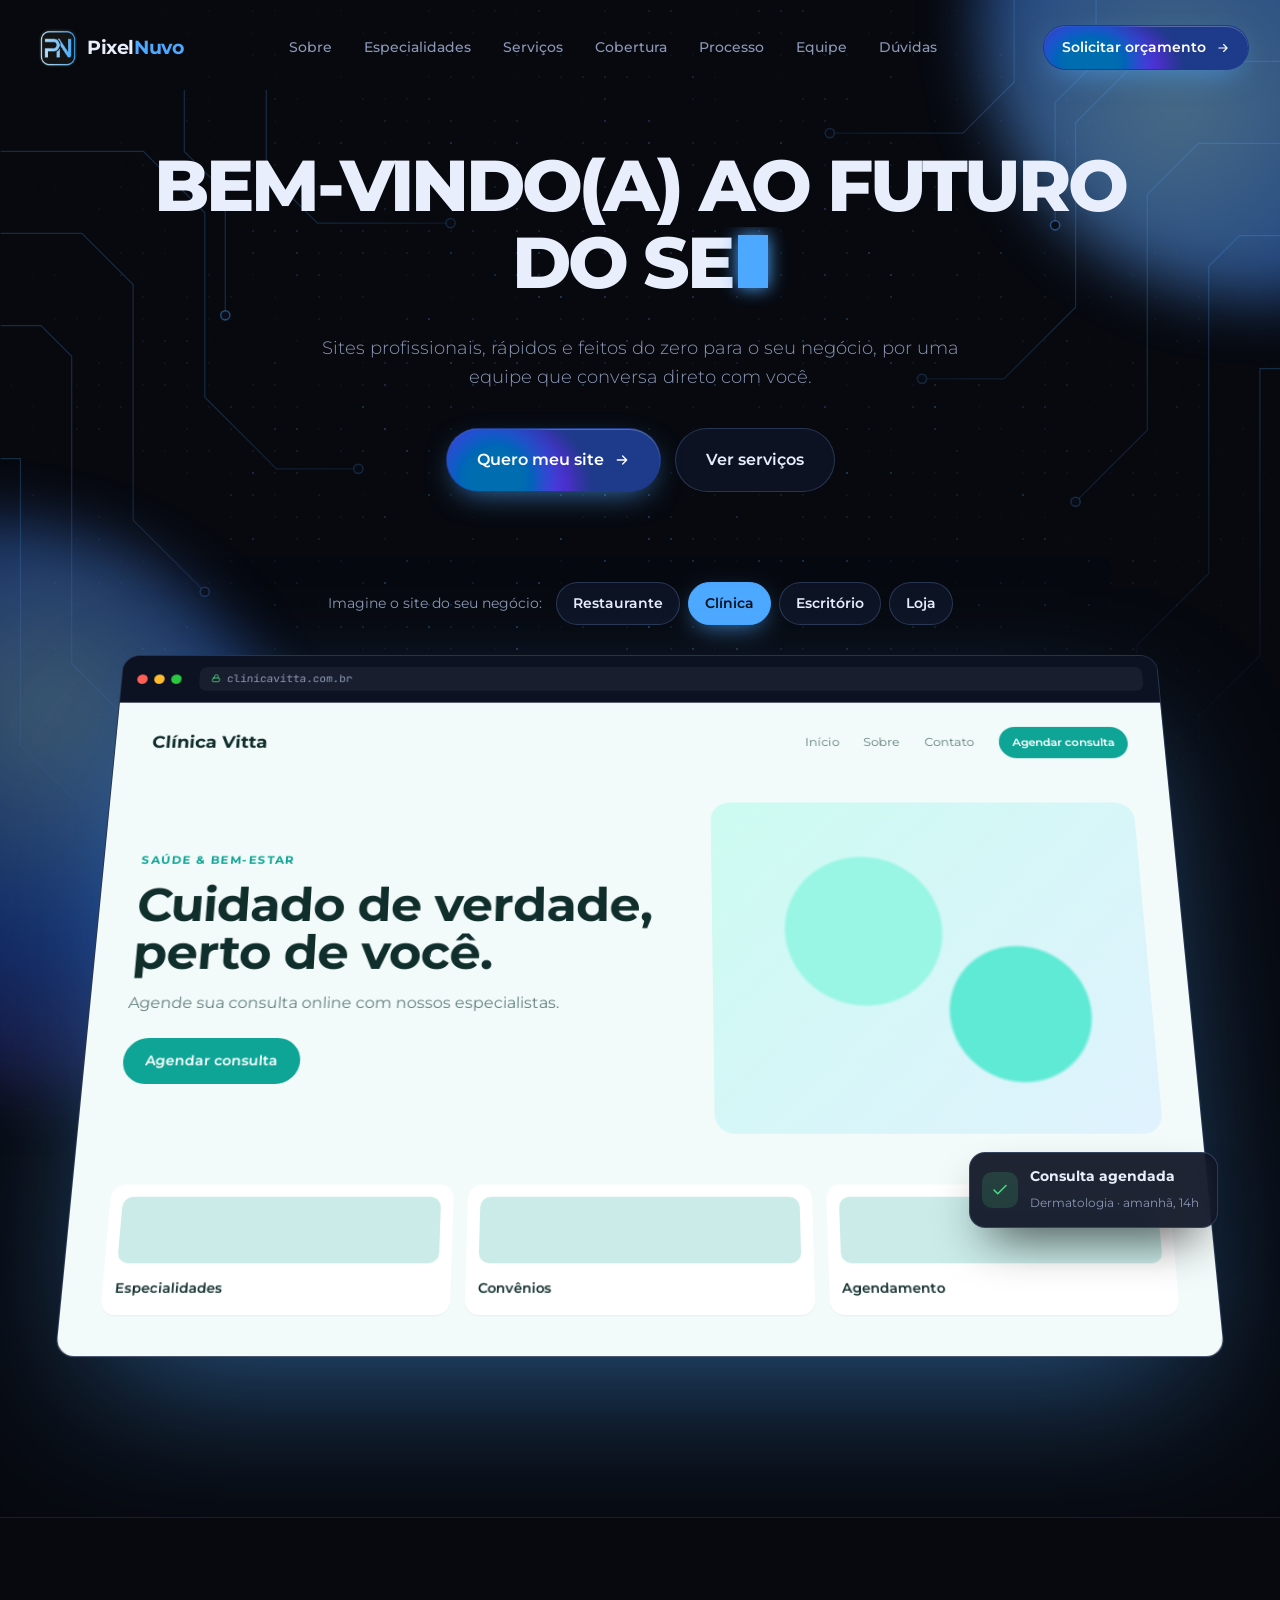
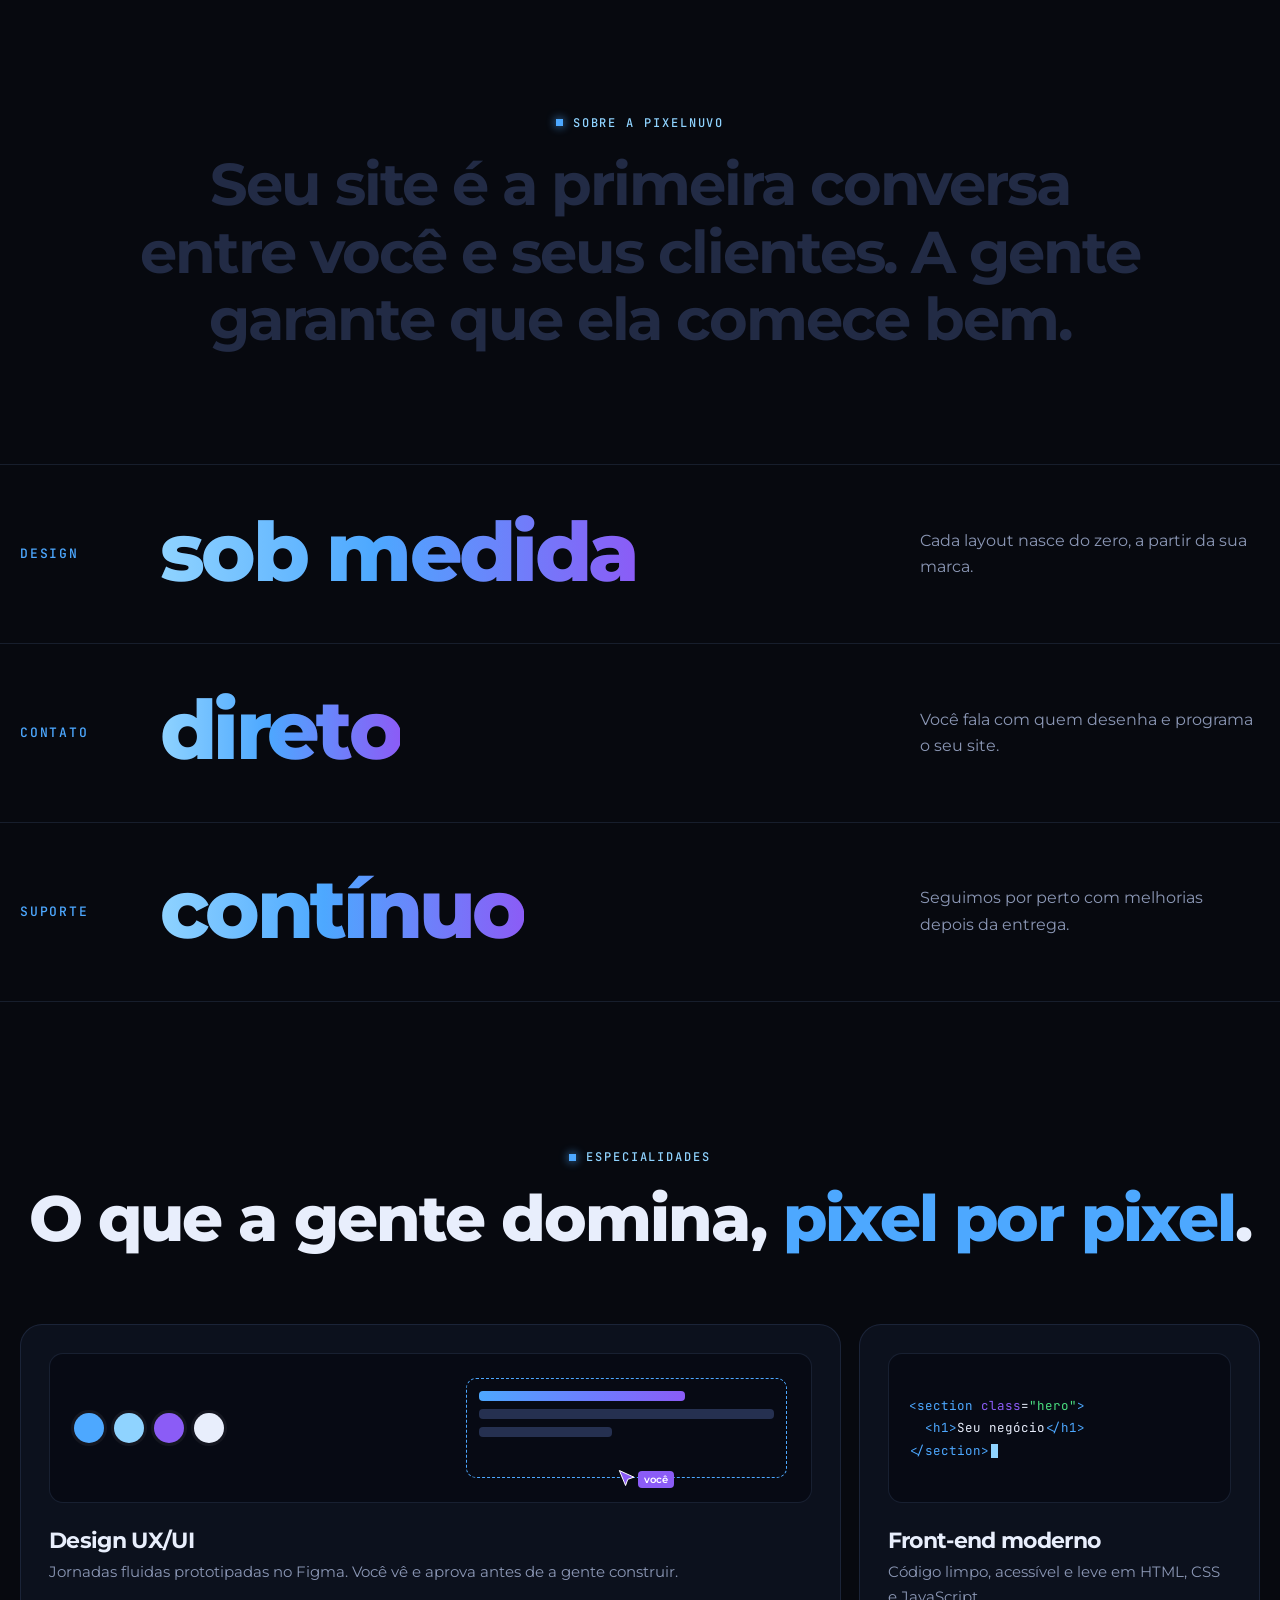
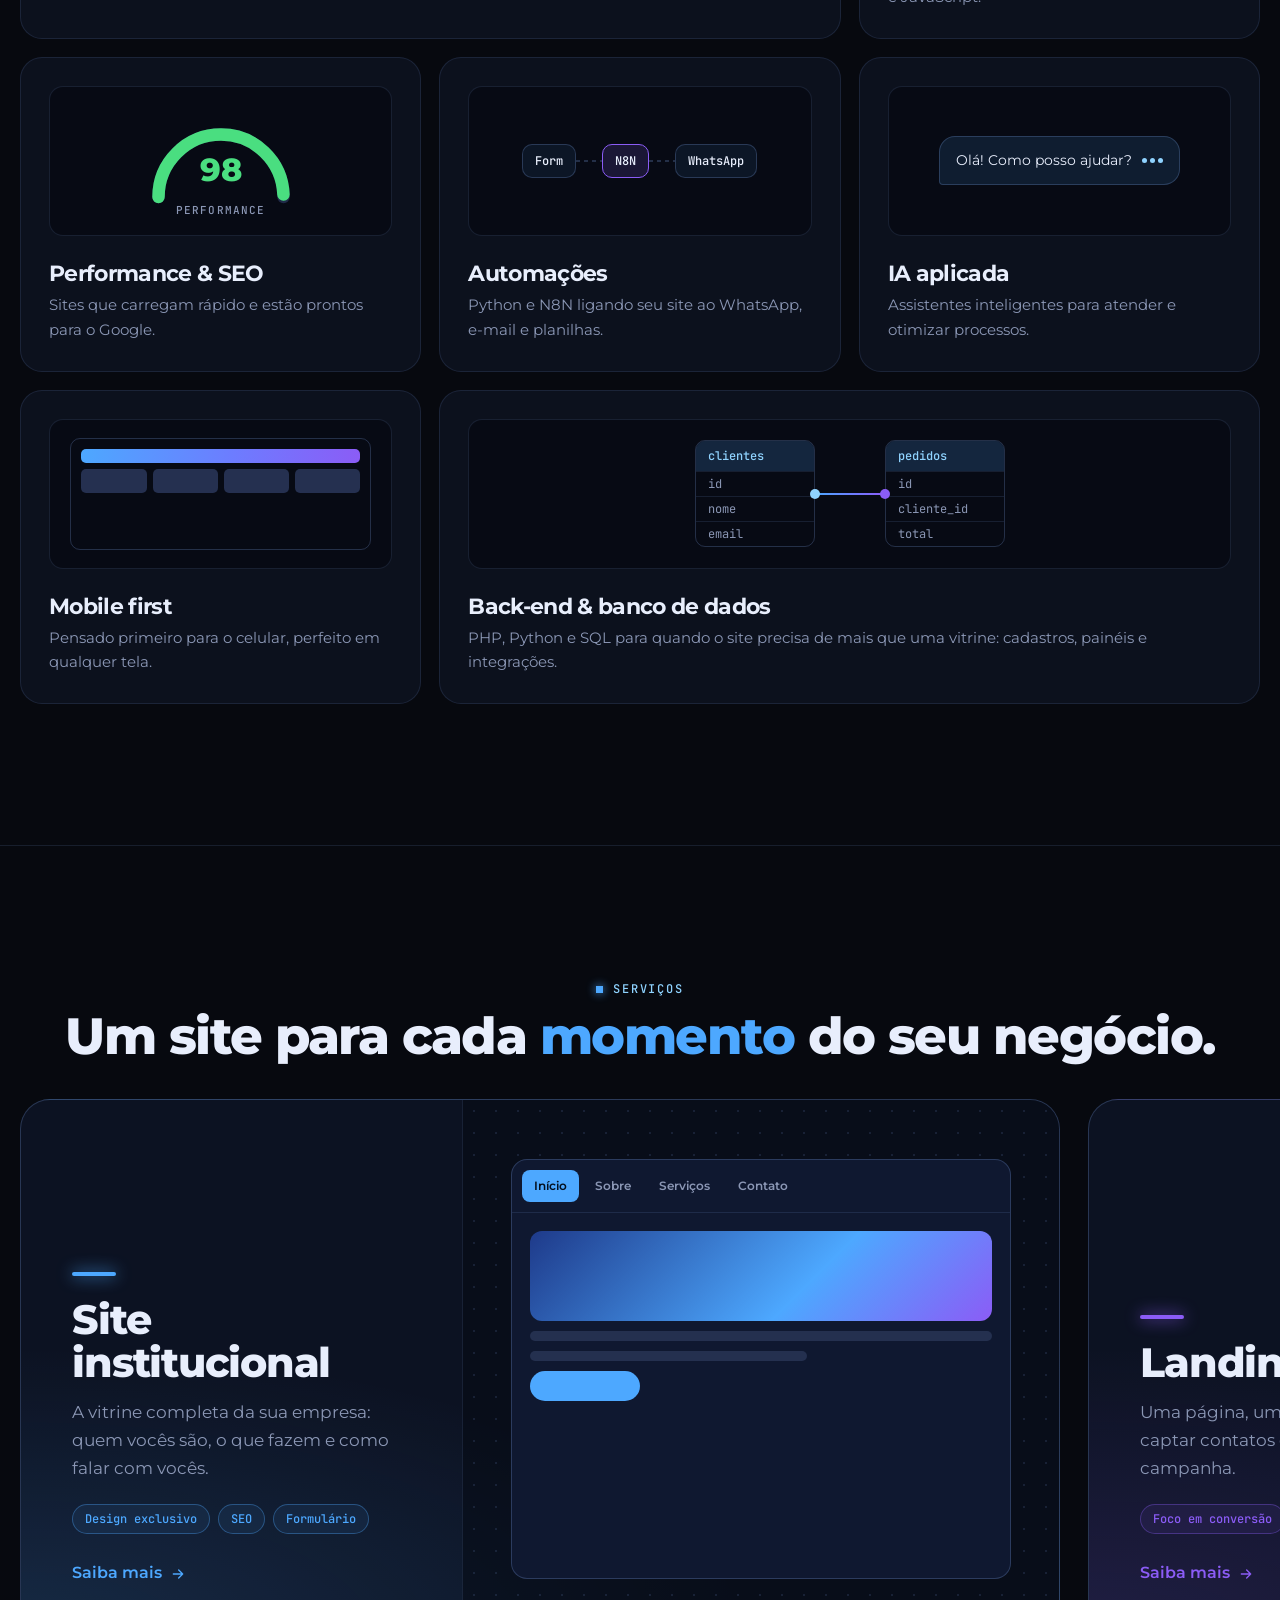
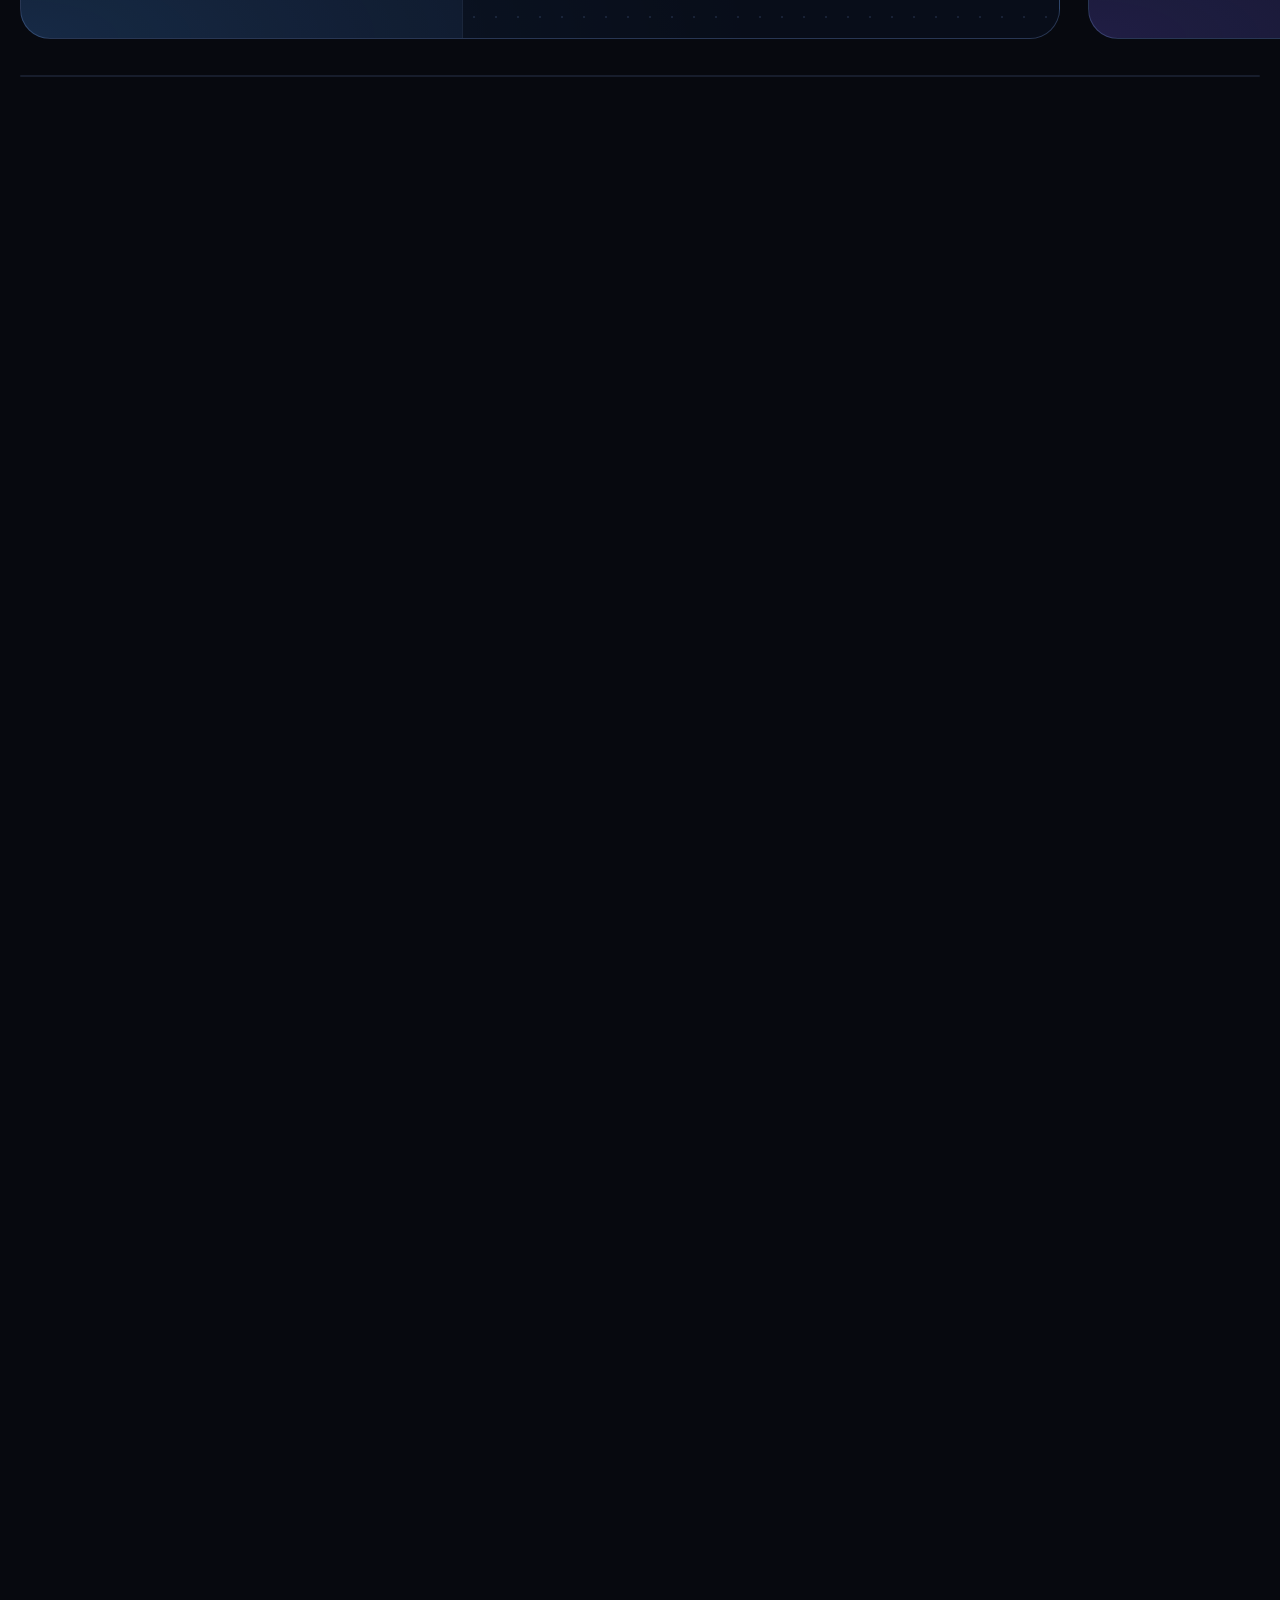
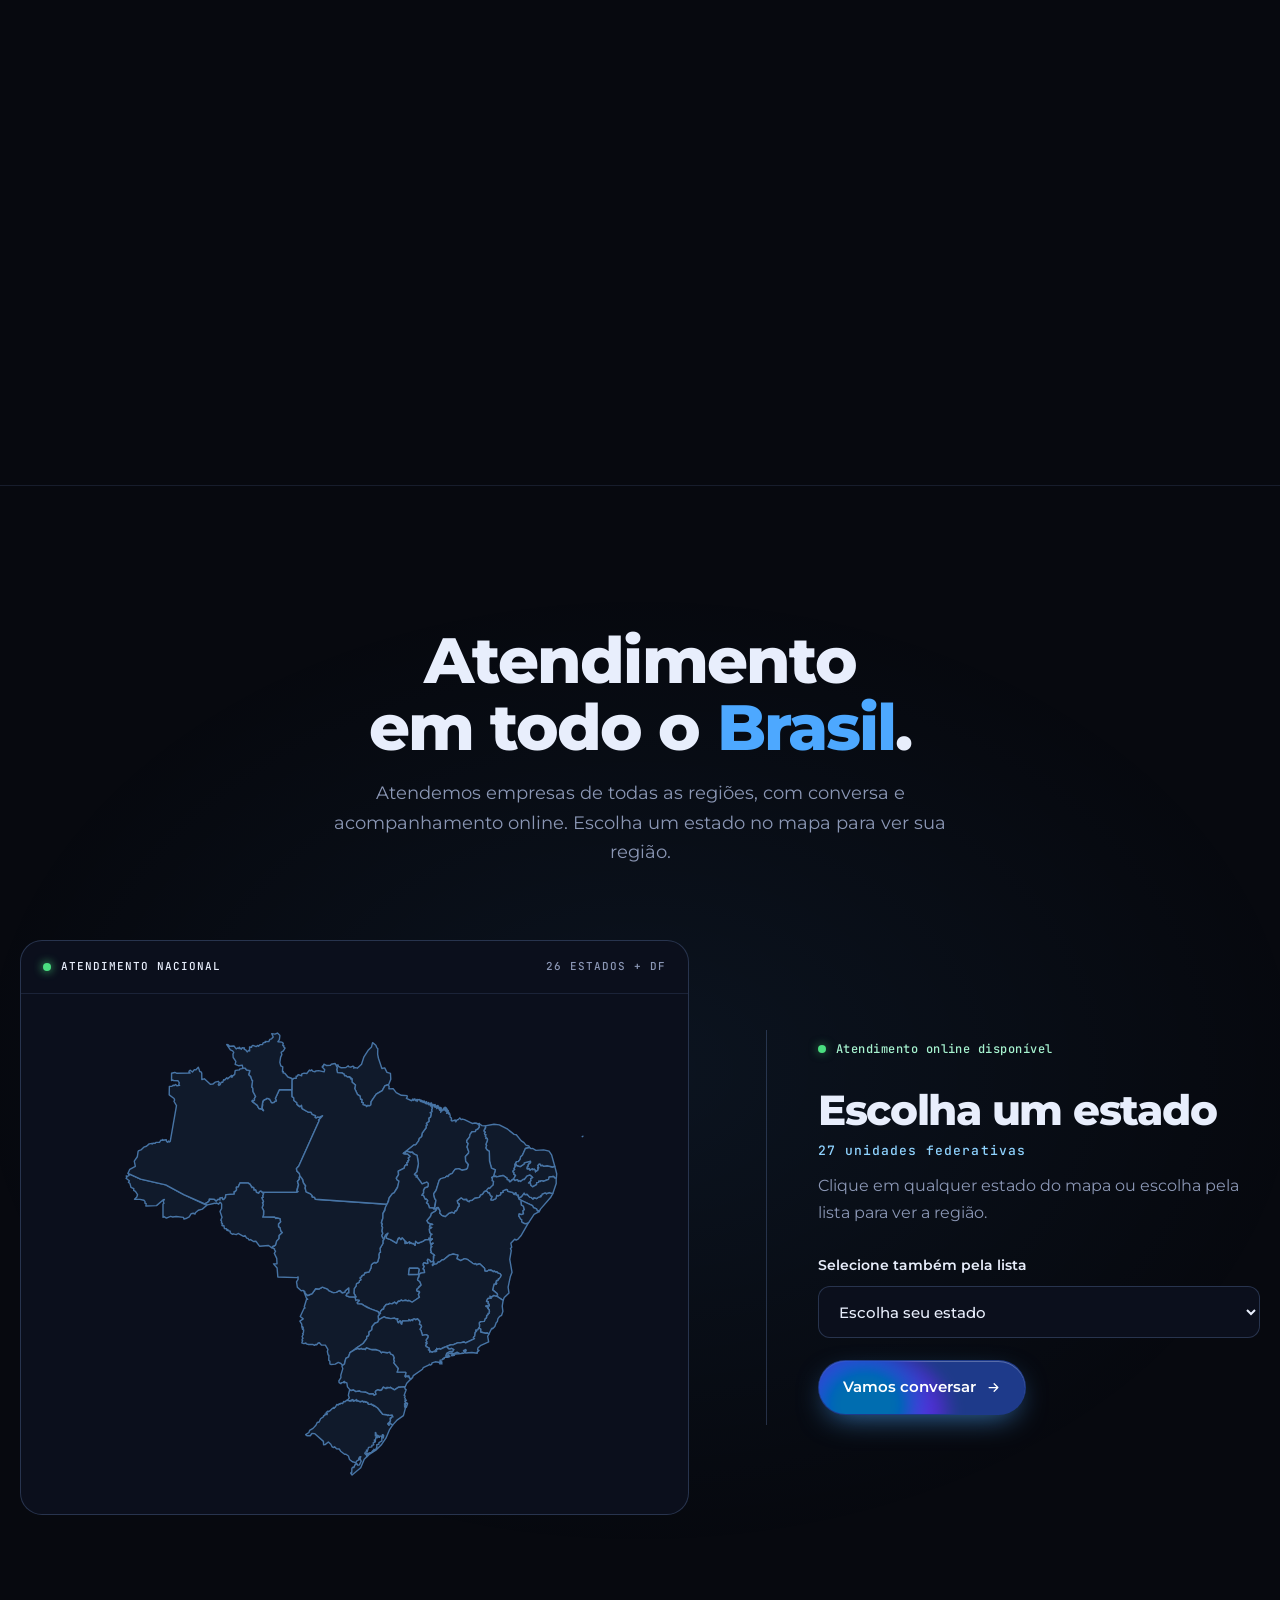
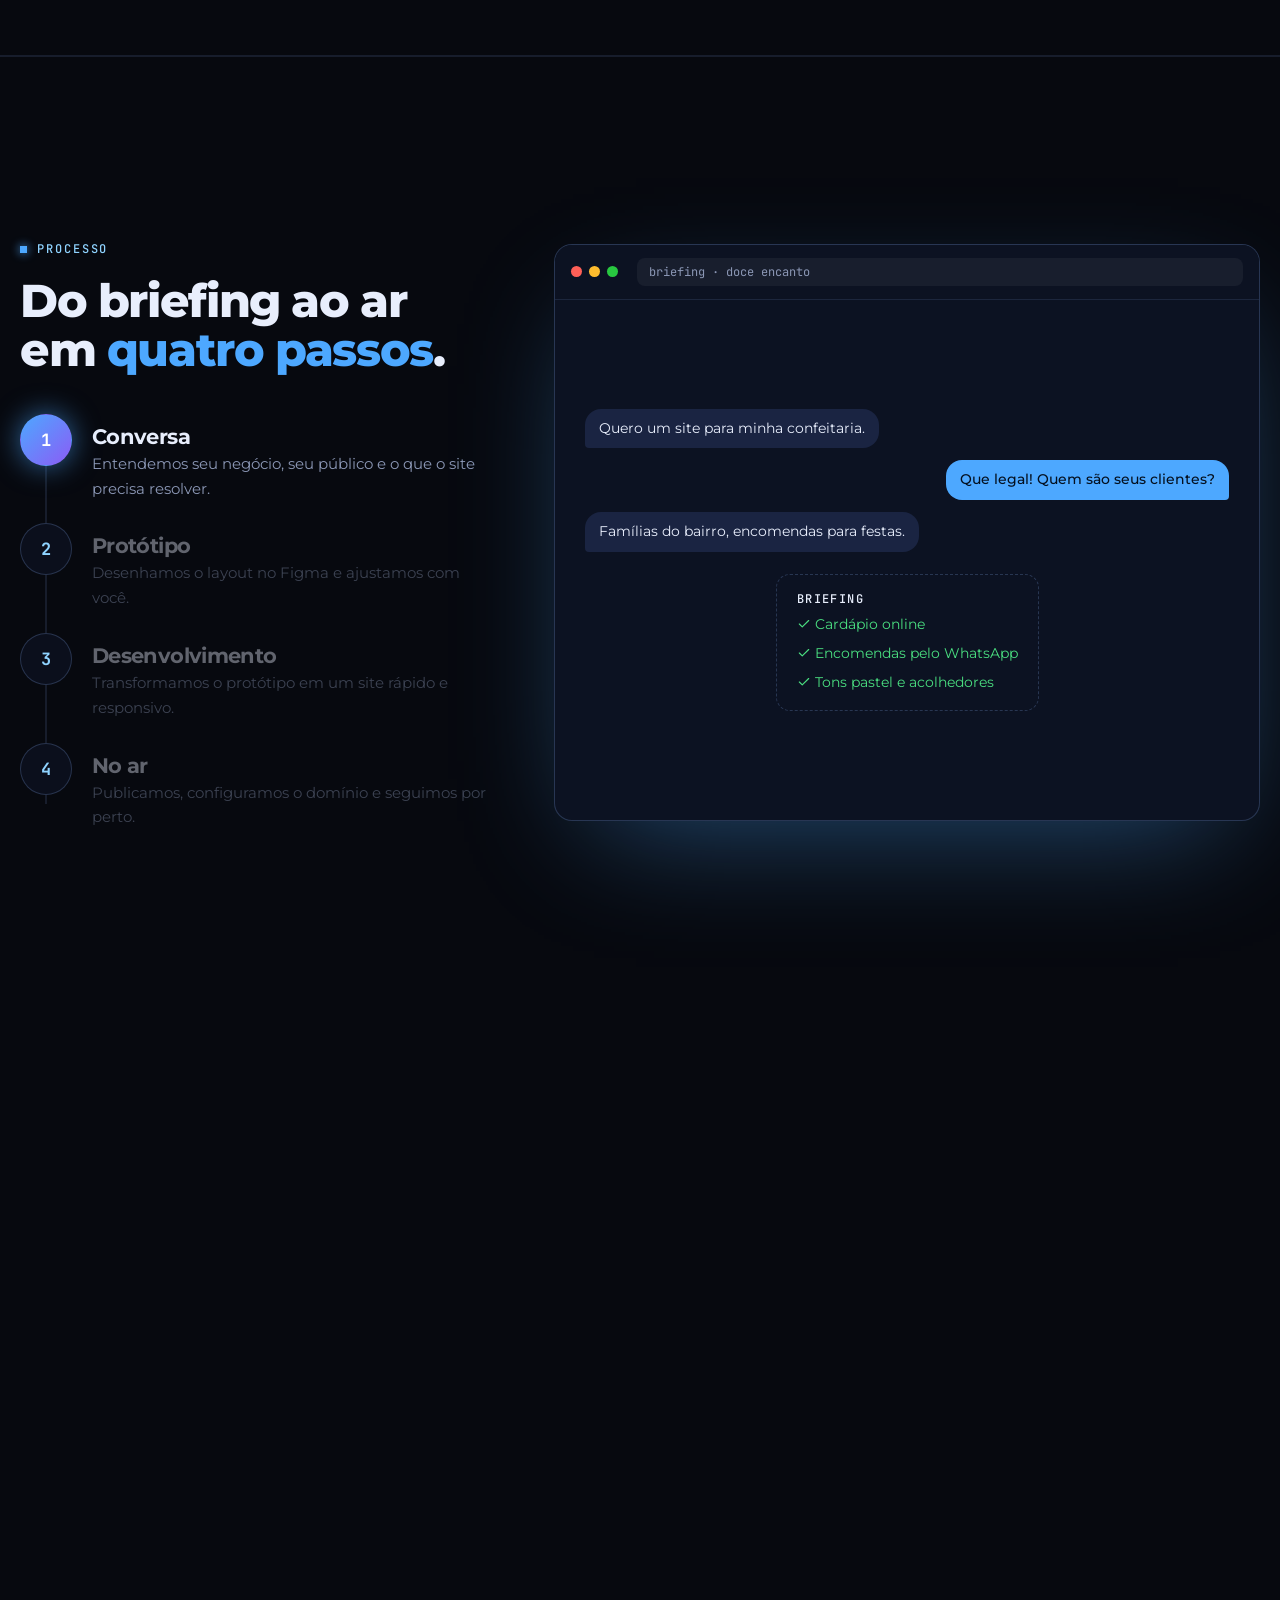
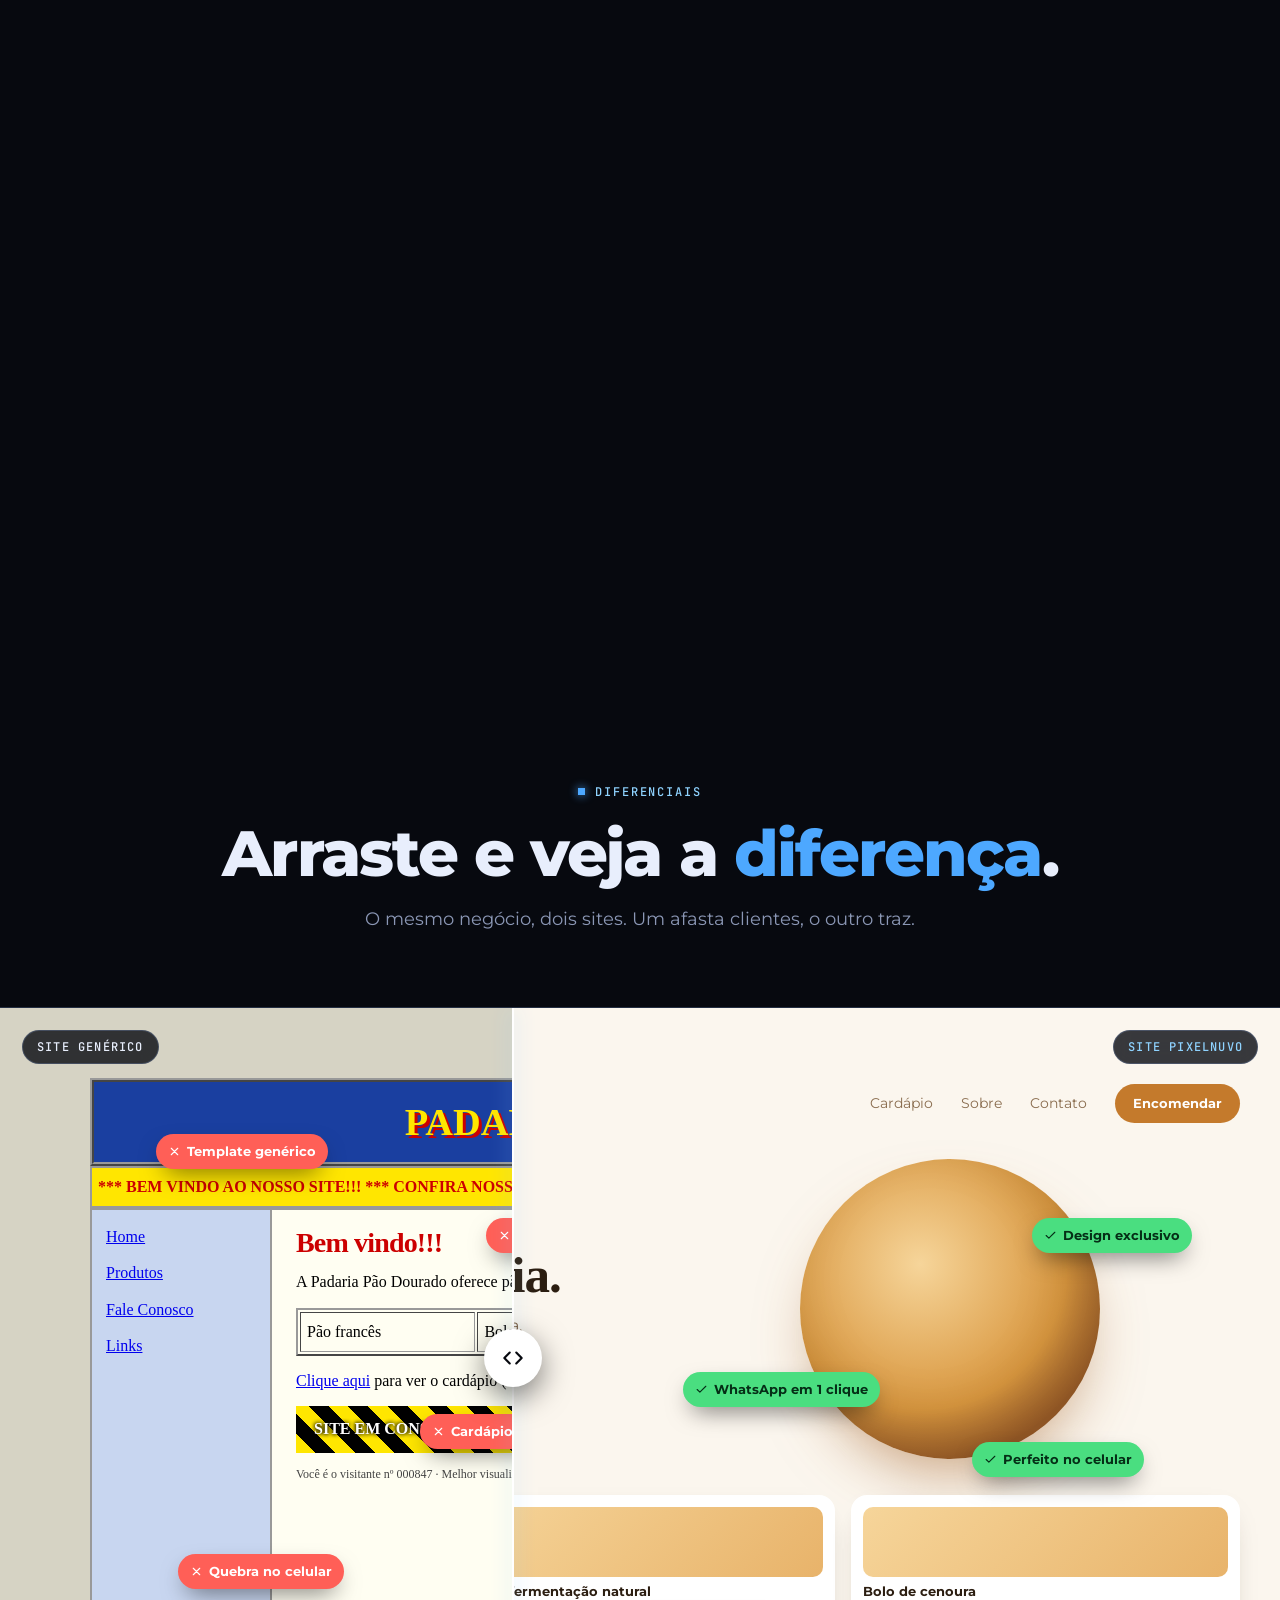
==== commit 9fa65ee0: "adicionei atendimento em todo o brasil" ====
--- a/index.html
+++ b/index.html
@@ -39,6 +39,7 @@
       <a href="#sobre">Sobre</a>
       <a href="#especialidades">Especialidades</a>
       <a href="servicos.html">Serviços</a>
+      <a href="#cobertura">Cobertura</a>
       <a href="#processo">Processo</a>
       <a href="#equipe">Equipe</a>
       <a href="#duvidas">Dúvidas</a>
@@ -333,6 +334,66 @@
       </div>
     </section>
 
+    <!-- COBERTURA NACIONAL -->
+    <section class="section coverage" id="cobertura">
+      <header class="section__head container">
+        <h2 class="h2 reveal">Atendimento em todo o <span class="hl">Brasil</span>.</h2>
+        <p class="section__sub reveal">Atendemos empresas de todas as regiões, com conversa e acompanhamento online. Escolha um estado no mapa para ver sua região.</p>
+      </header>
+      <div class="coverage__layout container">
+        <div class="coverage__map-frame">
+          <div class="coverage__map-head">
+            <p><span class="dot" aria-hidden="true"></span>Atendimento nacional</p>
+            <span>26 ESTADOS + DF</span>
+          </div>
+          <object class="coverage__map" data="assets/brasil-estados.svg" type="image/svg+xml" title="Mapa interativo dos estados do Brasil">
+            Mapa interativo dos estados do Brasil. Use o seletor de estados ao lado.
+          </object>
+          <p class="coverage__map-error" role="status" hidden>Não foi possível carregar o mapa. Você ainda pode escolher seu estado pela lista.</p>
+        </div>
+        <div class="coverage__details">
+          <p class="coverage__status"><span class="dot" aria-hidden="true"></span>Atendimento online disponível</p>
+          <div class="coverage__selection" aria-live="polite">
+            <h3 id="coverage-state-name">Escolha um estado</h3>
+            <span id="coverage-state-uf">27 unidades federativas</span>
+          </div>
+          <p class="coverage__region" id="coverage-state-region">Clique em qualquer estado do mapa ou escolha pela lista para ver a região.</p>
+          <label class="coverage__label" for="coverage-state-select">Selecione também pela lista</label>
+          <select class="coverage__select" id="coverage-state-select">
+            <option value="">Escolha seu estado</option>
+            <option value="AC" data-name="Acre" data-region="Norte">Acre (AC)</option>
+            <option value="AL" data-name="Alagoas" data-region="Nordeste">Alagoas (AL)</option>
+            <option value="AP" data-name="Amapá" data-region="Norte">Amapá (AP)</option>
+            <option value="AM" data-name="Amazonas" data-region="Norte">Amazonas (AM)</option>
+            <option value="BA" data-name="Bahia" data-region="Nordeste">Bahia (BA)</option>
+            <option value="CE" data-name="Ceará" data-region="Nordeste">Ceará (CE)</option>
+            <option value="DF" data-name="Distrito Federal" data-region="Centro-Oeste">Distrito Federal (DF)</option>
+            <option value="ES" data-name="Espírito Santo" data-region="Sudeste">Espírito Santo (ES)</option>
+            <option value="GO" data-name="Goiás" data-region="Centro-Oeste">Goiás (GO)</option>
+            <option value="MA" data-name="Maranhão" data-region="Nordeste">Maranhão (MA)</option>
+            <option value="MT" data-name="Mato Grosso" data-region="Centro-Oeste">Mato Grosso (MT)</option>
+            <option value="MS" data-name="Mato Grosso do Sul" data-region="Centro-Oeste">Mato Grosso do Sul (MS)</option>
+            <option value="MG" data-name="Minas Gerais" data-region="Sudeste">Minas Gerais (MG)</option>
+            <option value="PA" data-name="Pará" data-region="Norte">Pará (PA)</option>
+            <option value="PB" data-name="Paraíba" data-region="Nordeste">Paraíba (PB)</option>
+            <option value="PR" data-name="Paraná" data-region="Sul">Paraná (PR)</option>
+            <option value="PE" data-name="Pernambuco" data-region="Nordeste">Pernambuco (PE)</option>
+            <option value="PI" data-name="Piauí" data-region="Nordeste">Piauí (PI)</option>
+            <option value="RJ" data-name="Rio de Janeiro" data-region="Sudeste">Rio de Janeiro (RJ)</option>
+            <option value="RN" data-name="Rio Grande do Norte" data-region="Nordeste">Rio Grande do Norte (RN)</option>
+            <option value="RS" data-name="Rio Grande do Sul" data-region="Sul">Rio Grande do Sul (RS)</option>
+            <option value="RO" data-name="Rondônia" data-region="Norte">Rondônia (RO)</option>
+            <option value="RR" data-name="Roraima" data-region="Norte">Roraima (RR)</option>
+            <option value="SC" data-name="Santa Catarina" data-region="Sul">Santa Catarina (SC)</option>
+            <option value="SP" data-name="São Paulo" data-region="Sudeste">São Paulo (SP)</option>
+            <option value="SE" data-name="Sergipe" data-region="Nordeste">Sergipe (SE)</option>
+            <option value="TO" data-name="Tocantins" data-region="Norte">Tocantins (TO)</option>
+          </select>
+          <a href="#contato" class="btn btn--primary coverage__cta">Vamos conversar <i aria-hidden="true"><svg class="ic"><use href="#i-arrow"/></svg></i></a>
+        </div>
+      </div>
+    </section>
+
     <!-- PROCESSO -->
     <section class="proc" id="processo">
       <div class="proc__sticky container">
@@ -529,7 +590,7 @@
 
   <footer class="footer">
     <nav class="footer__nav" aria-label="Rodapé">
-      <a href="#sobre">Sobre</a><a href="servicos.html">Serviços</a><a href="#processo">Processo</a><a href="#equipe">Equipe</a><a href="#duvidas">Dúvidas</a>
+      <a href="#sobre">Sobre</a><a href="servicos.html">Serviços</a><a href="#cobertura">Cobertura</a><a href="#processo">Processo</a><a href="#equipe">Equipe</a><a href="#duvidas">Dúvidas</a>
       <a href="https://www.instagram.com/pixel_nuvo/" target="_blank" rel="noopener">Instagram <svg class="ic" aria-hidden="true"><use href="#i-external"/></svg></a>
     </nav>
     <div class="footer__word" aria-hidden="true">PIXELNUVO</div>
--- a/style/style.css
+++ b/style/style.css
@@ -557,6 +557,66 @@
 .new__cards i { height: 70px; border-radius: 10px; background: linear-gradient(135deg, #f6d59a, #e8b36a); }
 .new__cards b { font-size: 13px; } .new__cards small { color: #c47a2c; font-weight: 700; }
 
+/* ---------- Nationwide coverage ---------- */
+.coverage {
+  border-block: 1px solid var(--line);
+  background: radial-gradient(ellipse 70% 55% at 50% 50%, rgba(77, 168, 255, .07), transparent 75%);
+}
+.coverage .section__head { max-width: 850px; }
+.coverage__layout {
+  display: grid;
+  grid-template-columns: minmax(0, 1.15fr) minmax(280px, .85fr);
+  gap: clamp(36px, 6vw, 84px);
+  align-items: center;
+}
+.coverage__map-frame {
+  min-width: 0;
+  overflow: hidden;
+  border: 1px solid var(--line-2);
+  border-radius: var(--radius);
+  background: #0b0f1c;
+}
+.coverage__map-head {
+  display: flex;
+  align-items: center;
+  justify-content: space-between;
+  gap: 14px;
+  padding: 18px 22px;
+  border-bottom: 1px solid var(--line);
+}
+.coverage__map-head p, .coverage__map-head > span {
+  font: 500 11px/1.4 var(--mono);
+  letter-spacing: .09em;
+  text-transform: uppercase;
+}
+.coverage__map-head p { display: flex; align-items: center; gap: 10px; color: var(--text); }
+.coverage__map-head > span { color: var(--muted); text-align: right; }
+.coverage__map-head .dot, .coverage__status .dot { width: 8px; height: 8px; flex: none; }
+.coverage__map { display: block; width: 100%; height: clamp(360px, 42vw, 520px); }
+.coverage__map-error { padding: 0 22px 20px; color: #ffb4ab; font-size: 14px; }
+.coverage__map-error[hidden] { display: none; }
+.coverage__details { min-width: 0; padding: 10px 0 10px clamp(28px, 4vw, 56px); border-left: 1px solid var(--line-2); }
+.coverage__status { display: flex; align-items: center; gap: 10px; color: #a7f3d0; font: 500 12px/1.5 var(--mono); letter-spacing: .04em; }
+.coverage__status .dot { background: #4ade80; box-shadow: 0 0 10px rgba(74, 222, 128, .55); }
+.coverage__selection { display: flex; align-items: baseline; flex-wrap: wrap; gap: 10px 16px; margin: 30px 0 14px; }
+.coverage__selection h3 { font-size: clamp(30px, 3.3vw, 44px); font-weight: 800; text-wrap: balance; }
+.coverage__selection span { color: var(--sky); font: 500 13px var(--mono); letter-spacing: .08em; }
+.coverage__region { min-height: 52px; color: var(--muted); font-size: 16px; }
+.coverage__label { display: block; margin: 28px 0 9px; color: var(--text); font-size: 14px; font-weight: 600; }
+.coverage__select {
+  width: 100%;
+  min-height: 52px;
+  padding: 0 16px;
+  border: 1px solid var(--line-2);
+  border-radius: 12px;
+  background: #0b0f1c;
+  color: var(--text);
+  color-scheme: dark;
+  font: 500 15px var(--sans);
+}
+.coverage__select:hover { border-color: var(--blue); }
+.coverage__cta { margin-top: 22px; }
+
 /* ---------- Team (expanding panels) ---------- */
 .team { background: radial-gradient(ellipse 70% 50% at 50% 70%, rgba(139, 92, 246, .1), transparent); border-top: 1px solid var(--line); }
 .crew { display: flex; gap: 14px; width: min(1400px, 100% - 32px); height: 640px; margin: 0 auto; container-type: inline-size;
@@ -702,6 +762,9 @@
   .svc-list .svc { height: auto; }
   .page-hero { padding-top: 120px; }
   .page-hero__grid { grid-template-columns: 1fr; }
+  .coverage__layout { grid-template-columns: minmax(0, 1fr); gap: 34px; }
+  .coverage__map { height: clamp(340px, 64vw, 480px); }
+  .coverage__details { padding: 30px 0 0; border-left: 0; border-top: 1px solid var(--line-2); }
 
   .proc__sticky { grid-template-columns: 1fr; align-content: center; gap: 22px; padding-top: 70px; }
   .proc__left .eyebrow { display: none; }
@@ -753,6 +816,9 @@
   .note--good { right: 0 !important; }
   .leads { right: 3%; width: 170px; }
   .phone { width: 150px; height: 270px; }
+  .coverage__map-head { padding: 16px; }
+  .coverage__map-head p, .coverage__map-head > span { font-size: 10px; }
+  .coverage__map { height: clamp(310px, 96vw, 400px); }
 }
 
 @media (prefers-reduced-motion: reduce) {
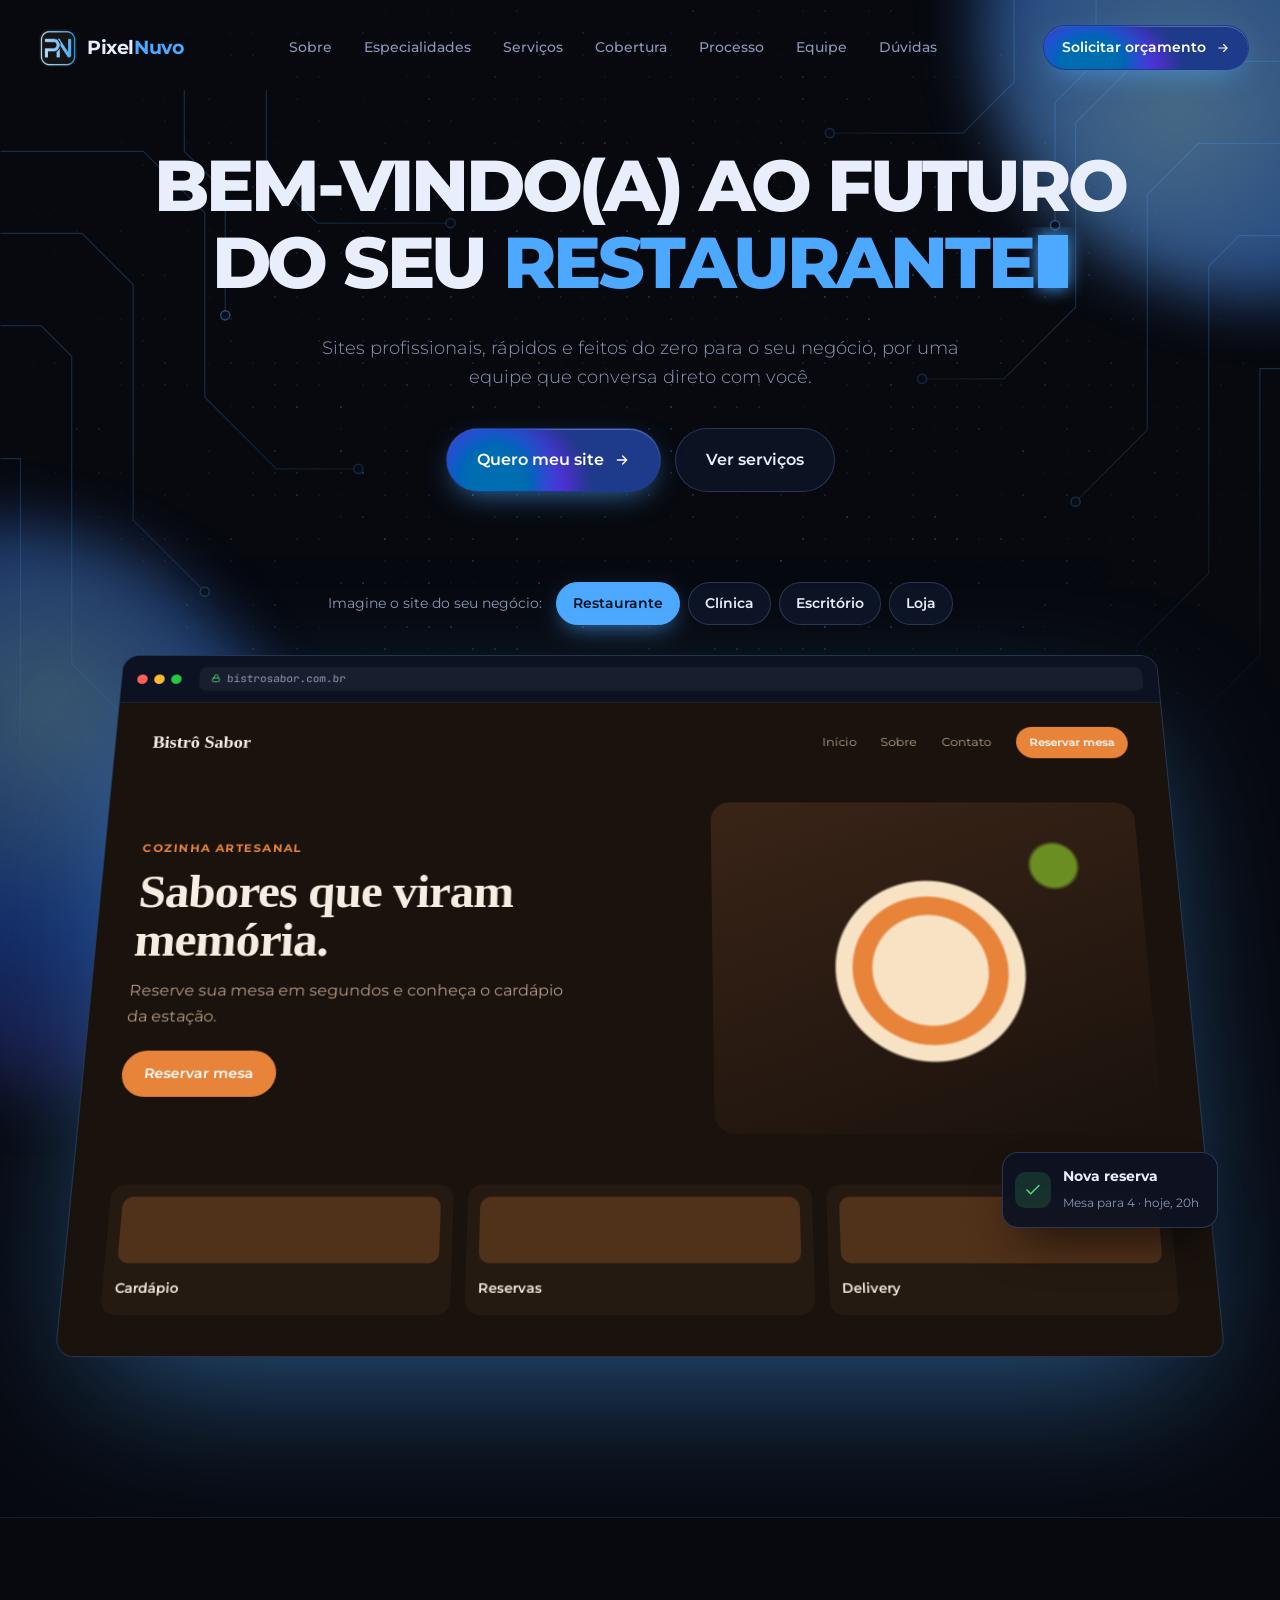
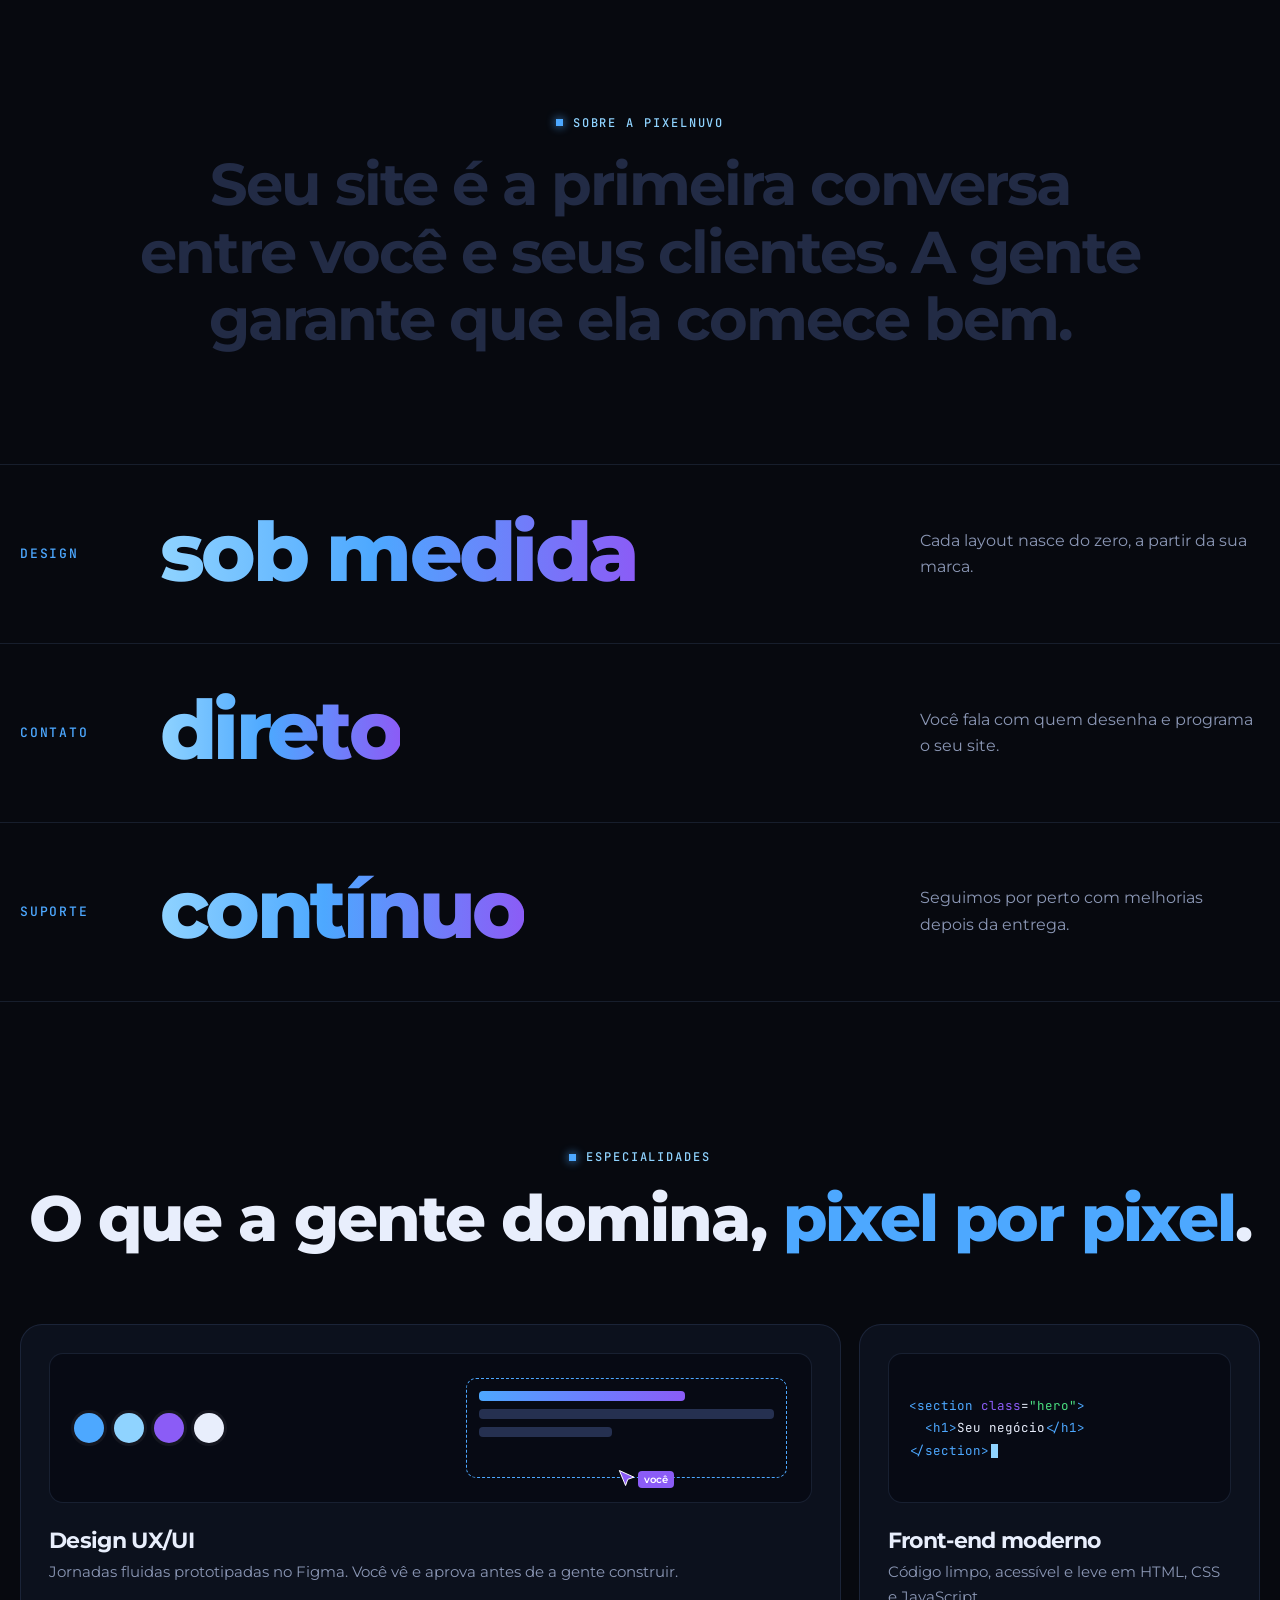
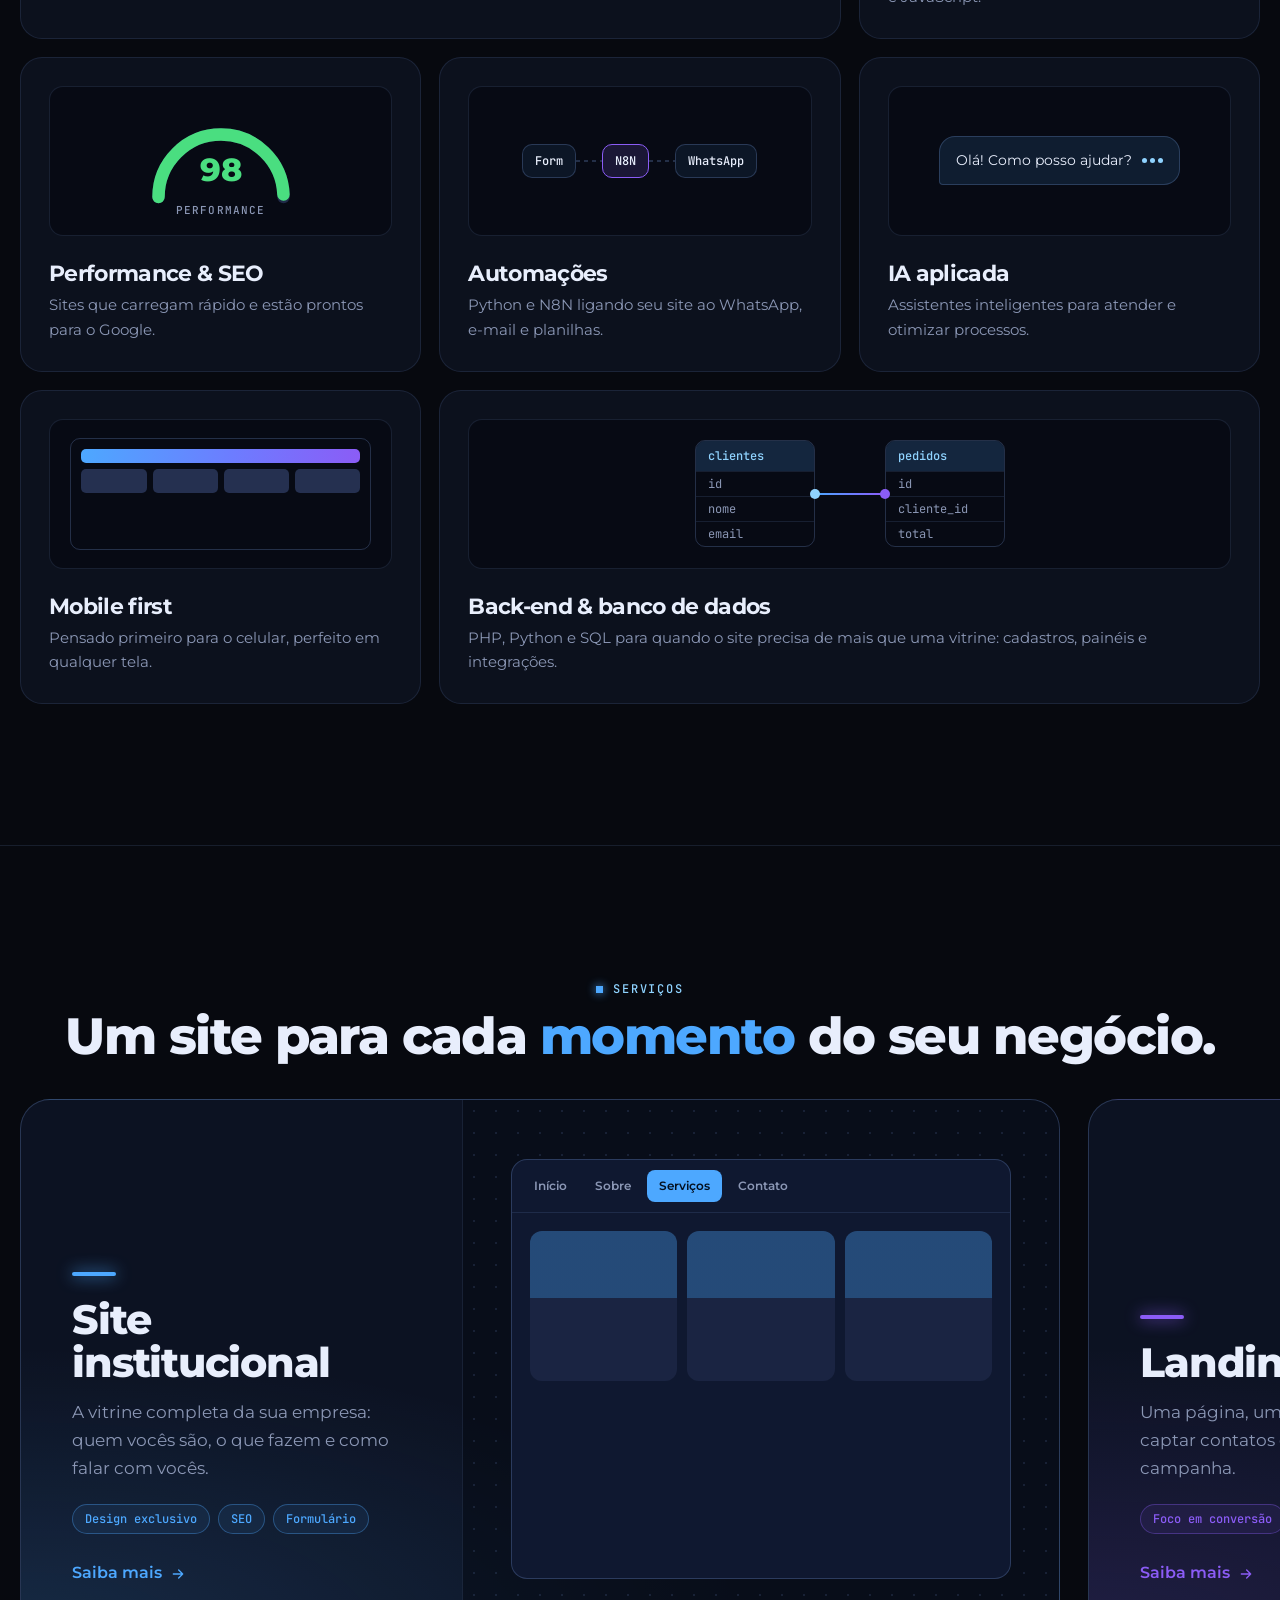
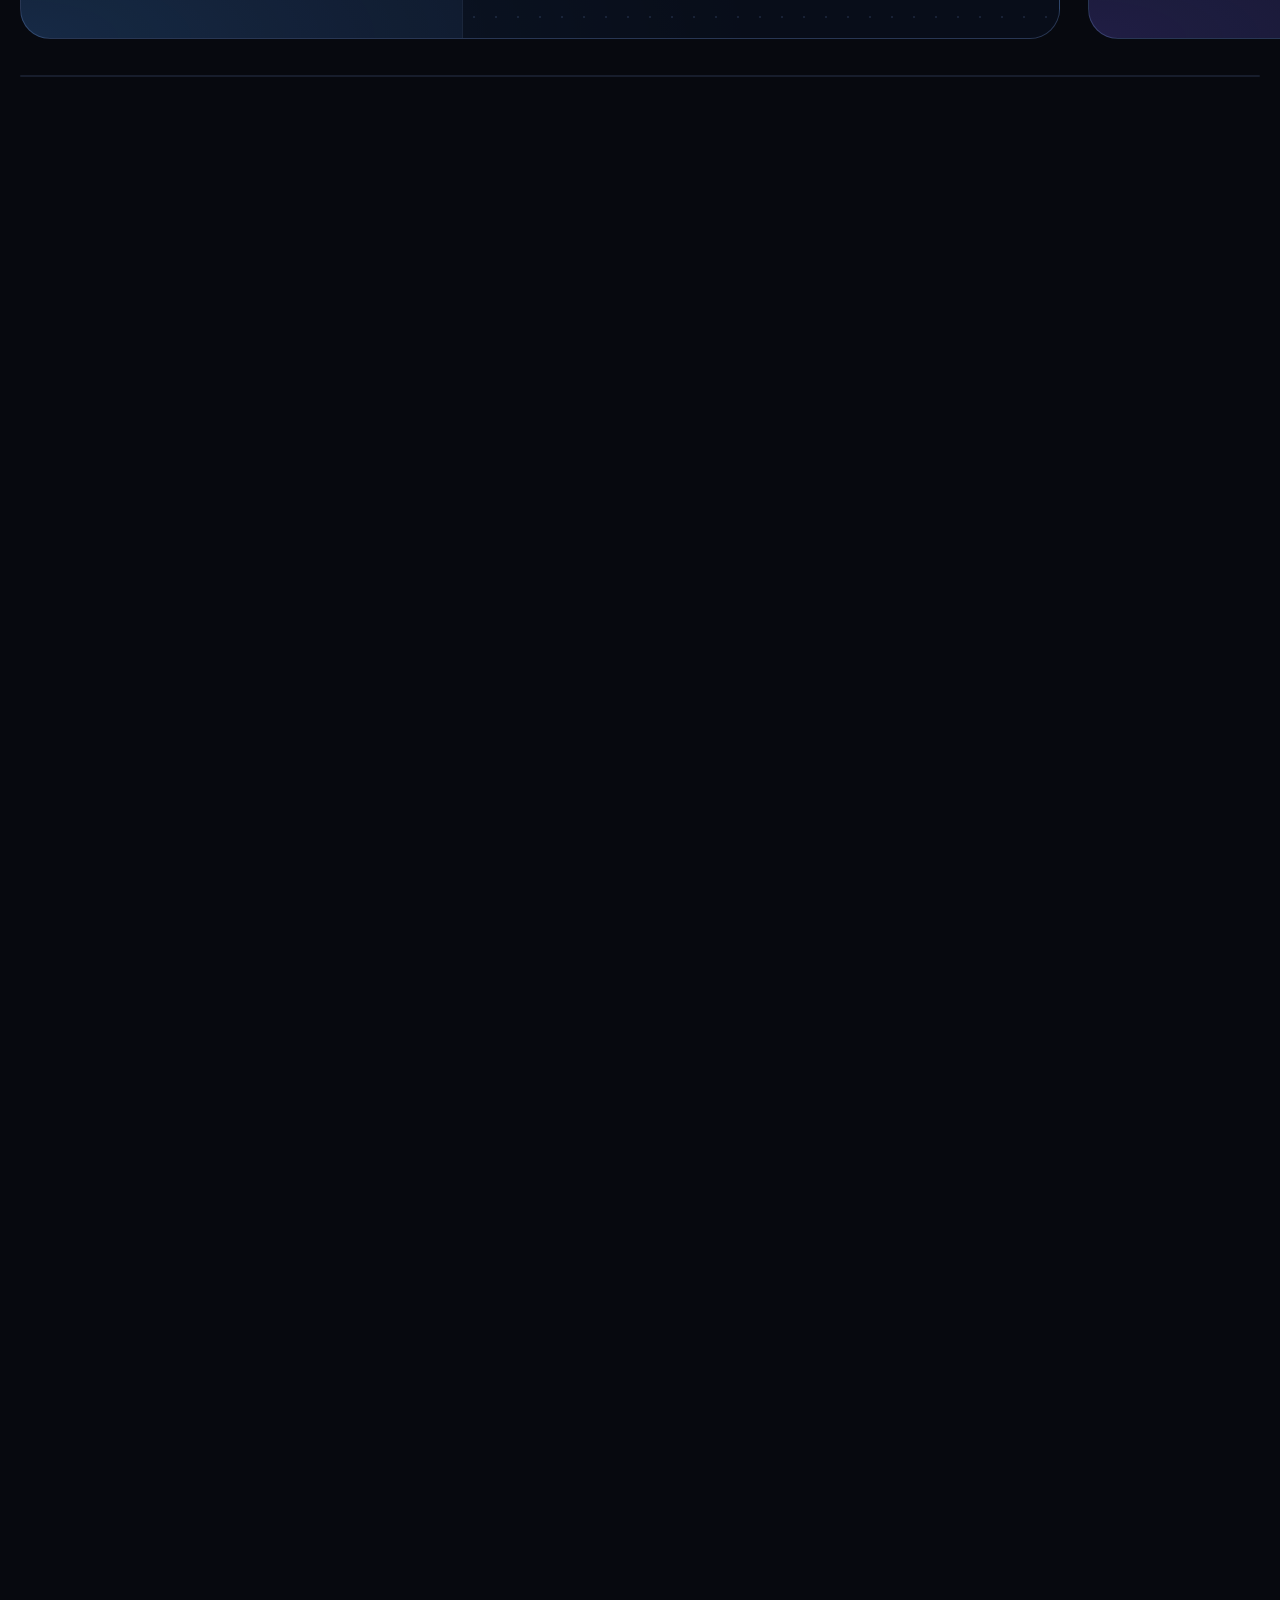
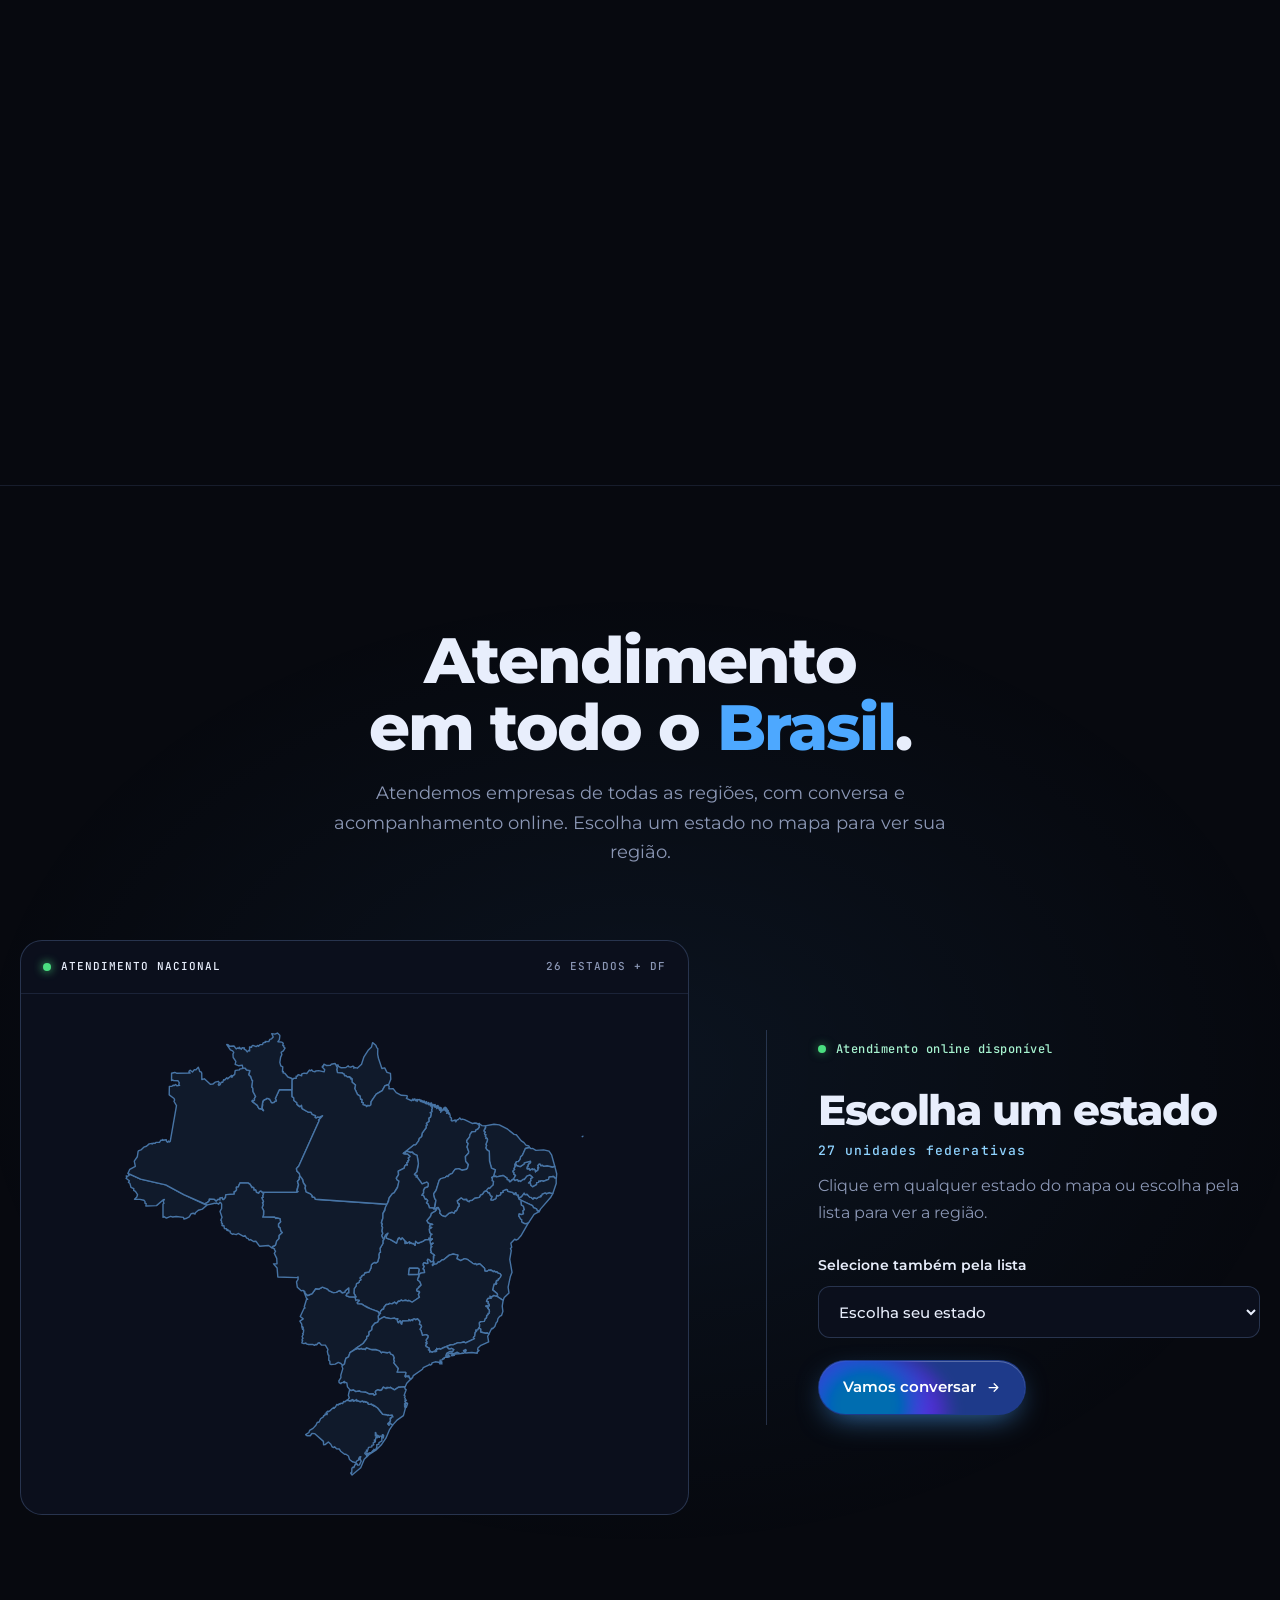
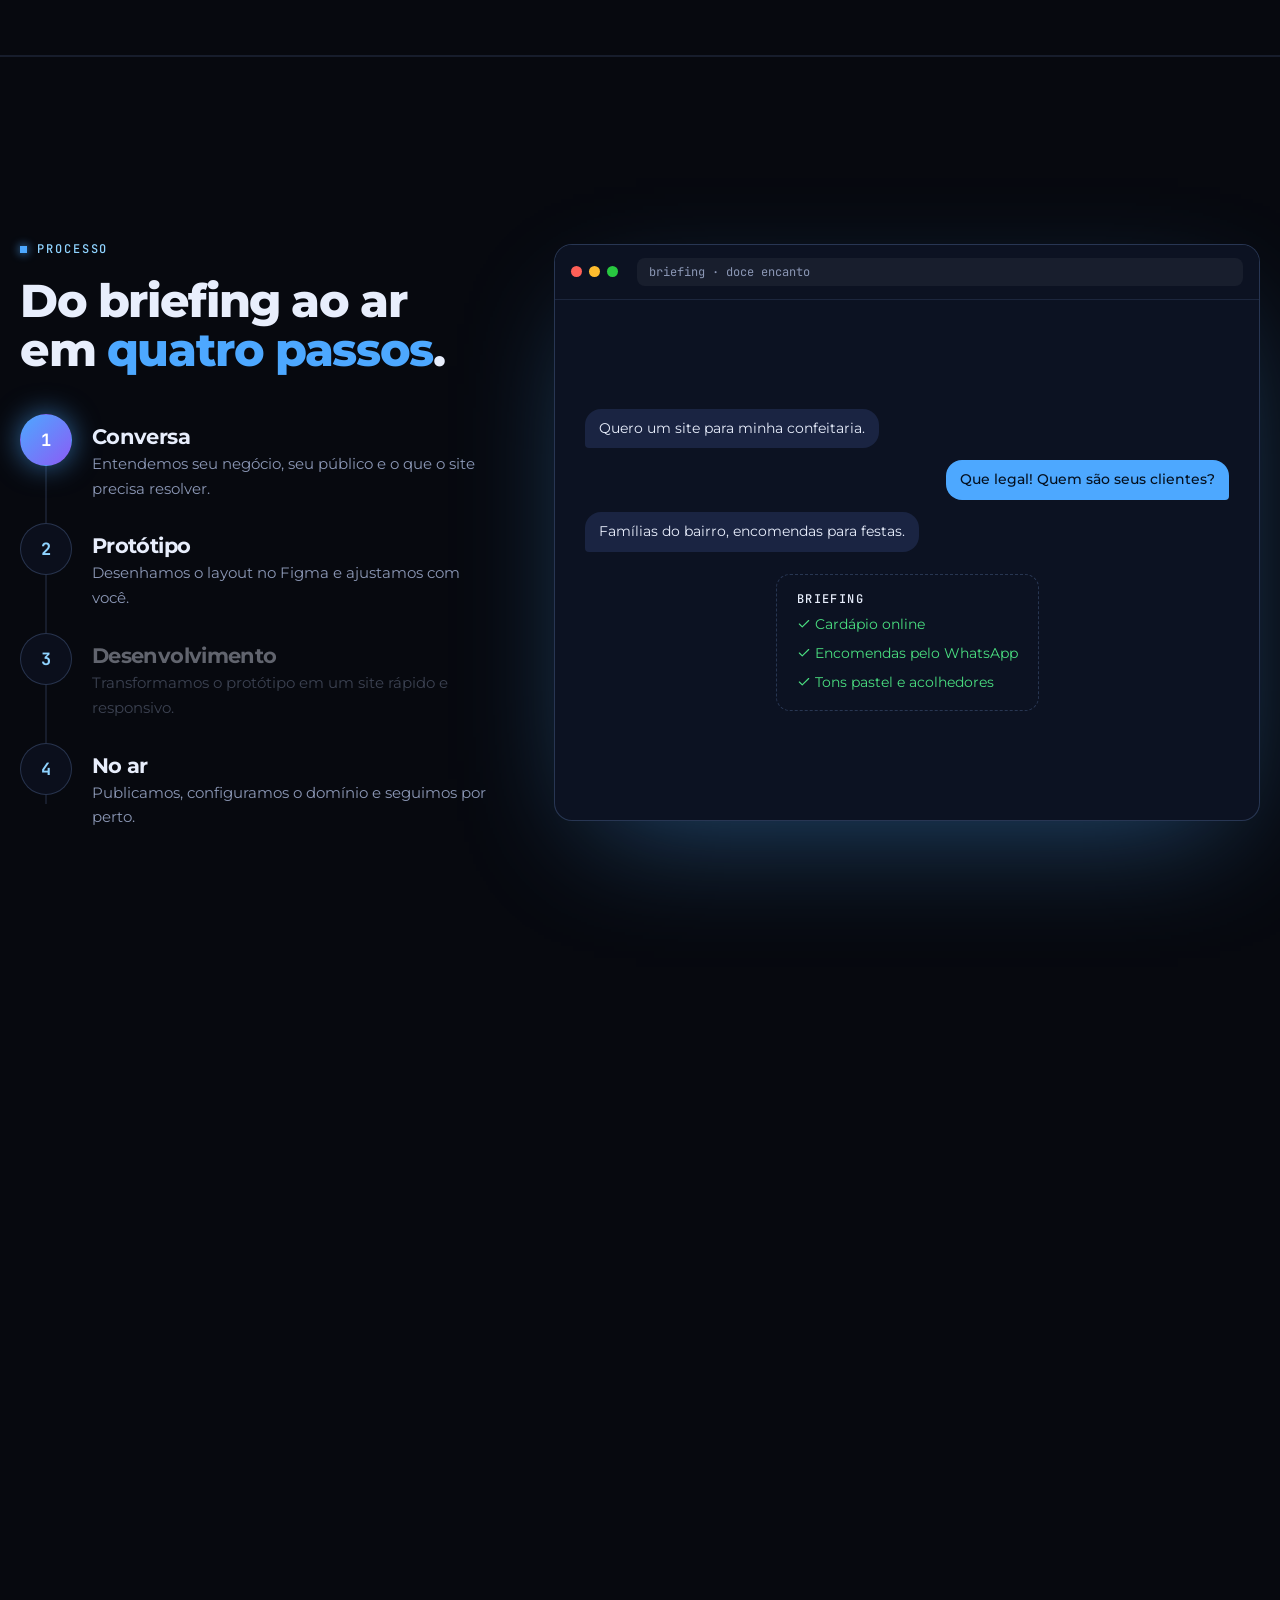
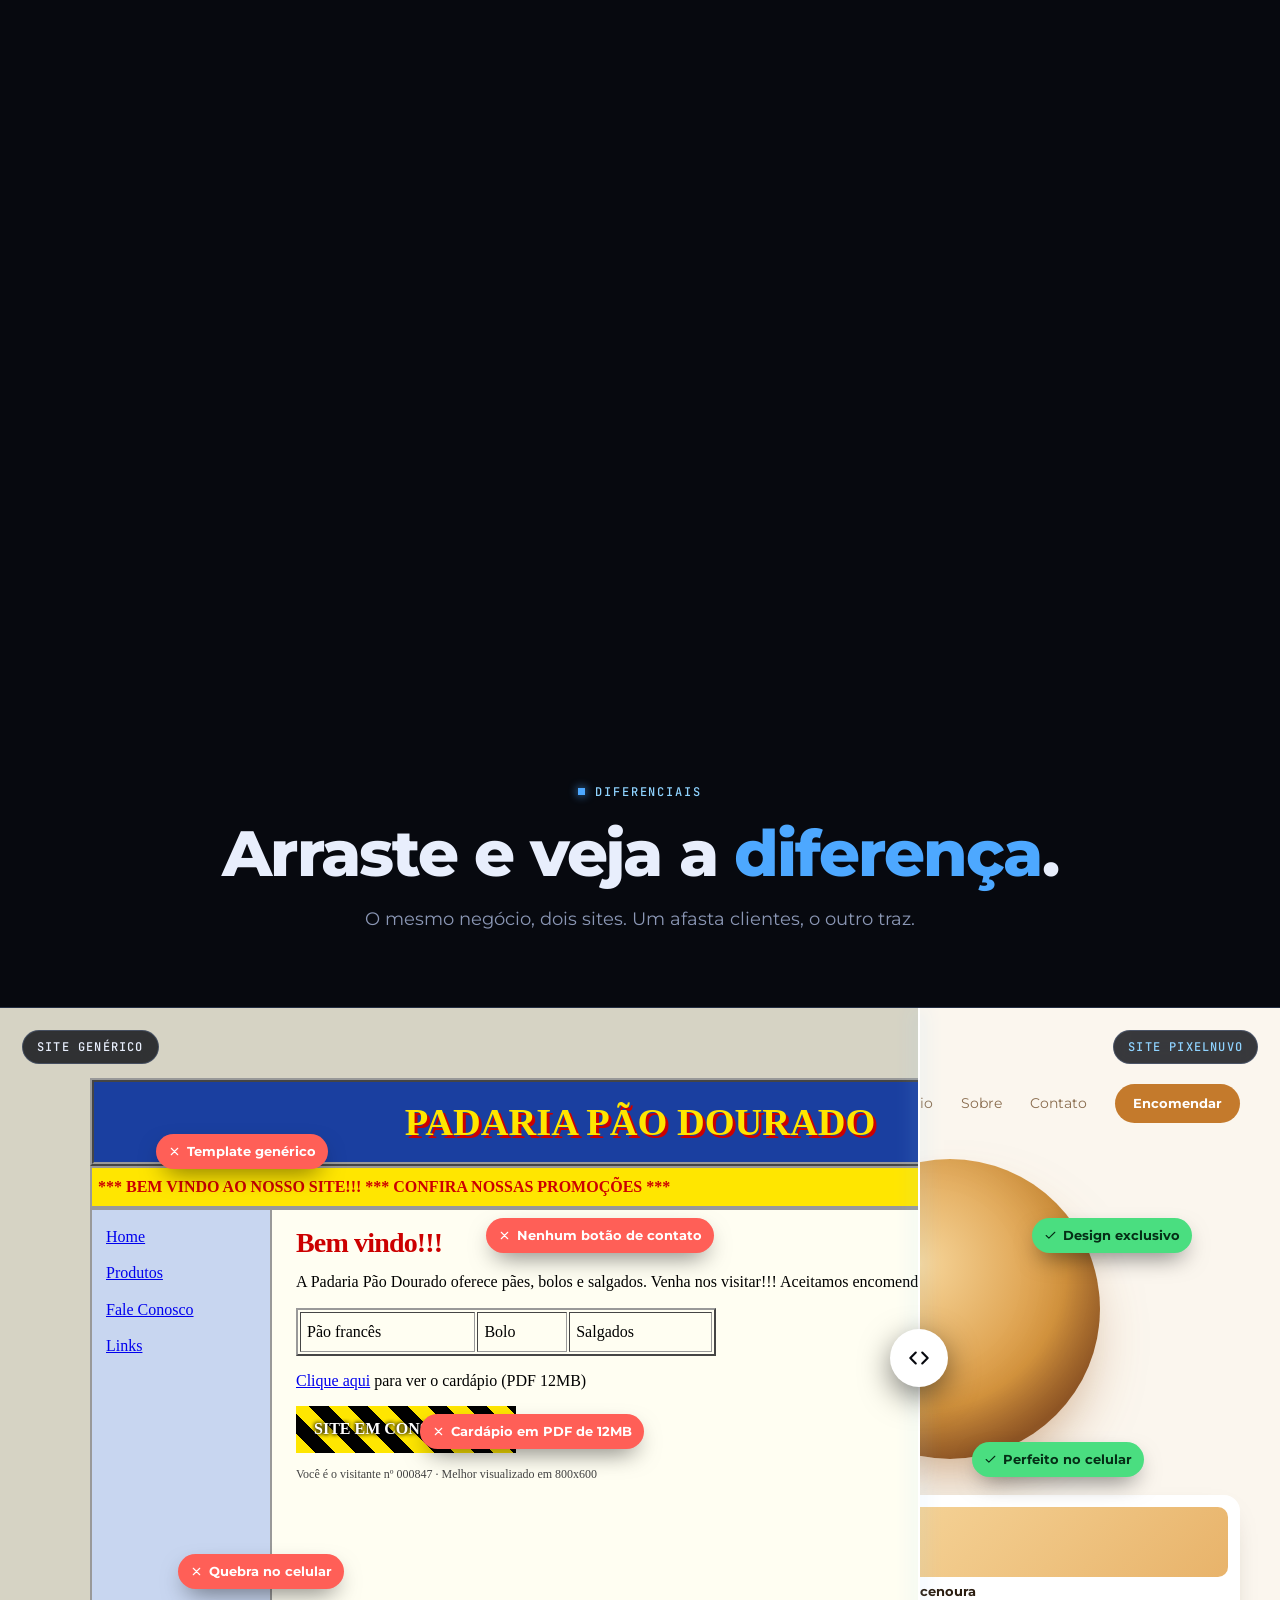
==== commit 6c065c3b: "adicionei mais 3 pessoas" ====
--- a/index.html
+++ b/index.html
@@ -495,15 +495,14 @@
       <header class="section__head container">
         <p class="eyebrow" data-scramble>Equipe</p>
         <h2 class="h2 reveal">As pessoas por trás de cada <span class="hl">pixel</span>.</h2>
-        <p class="section__sub reveal">Quem conversa com você é quem desenha e programa o seu site.</p>
+        <p class="section__sub reveal">Design, desenvolvimento, infraestrutura e atendimento: conheça quem faz cada projeto acontecer.</p>
       </header>
       <div class="crew reveal">
         <article class="mate is-open">
-          <button type="button" class="mate__tab" aria-expanded="true" aria-controls="mate-1"><b>Patryck Geovany</b><small>Front-end &amp; UX/UI</small></button>
           <div class="mate__photo"><img src="assets/patryck.webp" alt="Foto de Patryck Geovany" loading="lazy" width="380" height="452"></div>
+          <button type="button" class="mate__tab" aria-expanded="true" aria-controls="mate-1"><span><b>Patryck Geovany Tavares e Oliveira</b><small>Front-end &amp; UX/UI</small></span></button>
           <div class="mate__body" id="mate-1">
             <p class="mate__role">Front-end Developer &amp; UX/UI Designer</p>
-            <h3>Patryck Geovany <span>Tavares e Oliveira</span></h3>
             <p class="mate__bio">Focado em criar interfaces funcionais, intuitivas e com a melhor experiência para o usuário.</p>
             <div class="mate__grid">
               <div><h4>Formação &amp; foco</h4><ul><li>Análise e Desenvolvimento de Sistemas</li><li>Design Front-end, UX/UI</li><li>Engenharia de Prompt em IA</li></ul></div>
@@ -517,11 +516,10 @@
           </div>
         </article>
         <article class="mate">
-          <button type="button" class="mate__tab" aria-expanded="false" aria-controls="mate-2"><b>Marcelo Saraiva</b><small>Suporte &amp; Sites</small></button>
           <div class="mate__photo"><img src="assets/marcelo.webp" alt="Foto de Marcelo Saraiva" loading="lazy" width="382" height="450"></div>
+          <button type="button" class="mate__tab" aria-expanded="false" aria-controls="mate-2"><span><b>Marcelo Saraiva</b><small>Suporte &amp; Sites</small></span></button>
           <div class="mate__body" id="mate-2">
             <p class="mate__role">Suporte &amp; Desenvolvedor de Sites</p>
-            <h3>Marcelo <span>Saraiva</span></h3>
             <p class="mate__bio">Presta suporte aos clientes e realiza atualizações e melhorias contínuas nos sites, com agilidade e precisão.</p>
             <div class="mate__grid">
               <div><h4>Formação &amp; foco</h4><ul><li>Análise e Desenvolvimento de Sistemas</li><li>Suporte e atendimento ao cliente</li><li>Manutenção e alteração de sites</li></ul></div>
@@ -535,11 +533,10 @@
           </div>
         </article>
         <article class="mate">
-          <button type="button" class="mate__tab" aria-expanded="false" aria-controls="mate-3"><b>Hemanuel Antunes</b><small>Front-end &amp; UX/UI</small></button>
           <div class="mate__photo"><img src="assets/hemanuel.webp" alt="Foto de Hemanuel Antunes" loading="lazy" width="382" height="450"></div>
+          <button type="button" class="mate__tab" aria-expanded="false" aria-controls="mate-3"><span><b>Hemanuel Antunes</b><small>Front-end &amp; UX/UI</small></span></button>
           <div class="mate__body" id="mate-3">
             <p class="mate__role">Front-end Developer &amp; UX/UI Designer</p>
-            <h3>Hemanuel <span>Antunes</span></h3>
             <p class="mate__bio">Une experiência em atendimento, organização e paixão por design para criar as melhores soluções.</p>
             <div class="mate__grid">
               <div><h4>Formação &amp; foco</h4><ul><li>Análise e Desenvolvimento de Sistemas</li><li>Design Front-end, UX/UI</li><li>Automações com Python e N8N</li></ul></div>
@@ -549,6 +546,50 @@
             <div class="mate__links">
               <a href="https://www.linkedin.com/in/hemanuel-antunes" target="_blank" rel="noopener" aria-label="LinkedIn de Hemanuel"><svg viewBox="0 0 24 24"><use href="#i-in"/></svg></a>
               <a href="https://github.com/Hemanuel10" target="_blank" rel="noopener" aria-label="GitHub de Hemanuel"><svg viewBox="0 0 24 24"><use href="#i-gh"/></svg></a>
+            </div>
+          </div>
+        </article>
+        <article class="mate">
+          <div class="mate__photo">
+            <div class="mate__portrait" style="--portrait-accent:#4da8ff" role="img" aria-label="Iniciais de Alysson Thoaldo">AT</div>
+          </div>
+          <button type="button" class="mate__tab" aria-expanded="false" aria-controls="mate-4"><span><b>Alysson Thoaldo</b><small>Full Stack &amp; DevOps</small></span></button>
+          <div class="mate__body" id="mate-4">
+            <p class="mate__role">Full Stack Developer &amp; DevOps Specialist</p>
+            <p class="mate__bio">Cuida da infraestrutura, da qualidade e da publicação dos projetos, para que os sistemas entrem no ar de forma estável.</p>
+            <div class="mate__grid">
+              <div><h4>Infraestrutura</h4><ul><li>Deploy e gestão de releases</li><li>Homologação e auditoria pré-lançamento</li><li>Servidores, nuvem e alta disponibilidade</li><li>Pipelines de CI/CD</li></ul></div>
+              <div><h4>Tecnologias</h4><ul class="tags"><li>Docker</li><li>Kubernetes</li><li>Linux</li><li>PHP/Laravel</li><li>TypeScript</li><li>C#</li><li>C++</li><li>Rust</li></ul></div>
+            </div>
+            <div class="mate__diff"><h4>O que guia o trabalho</h4><p>“O melhor trabalho de infraestrutura é aquele que ninguém percebe que está acontecendo — porque tudo simplesmente funciona sem falhar.”</p></div>
+          </div>
+        </article>
+        <article class="mate">
+          <div class="mate__photo">
+            <div class="mate__portrait" style="--portrait-accent:#8b5cf6" role="img" aria-label="Iniciais de Eduardo Ducca">ED</div>
+          </div>
+          <button type="button" class="mate__tab" aria-expanded="false" aria-controls="mate-5"><span><b>Eduardo Ducca</b><small>Desenvolvimento web</small></span></button>
+          <div class="mate__body" id="mate-5">
+            <p class="mate__role">Desenvolvimento Web &amp; ADS</p>
+            <p class="mate__bio">Estudante de Análise e Desenvolvimento de Sistemas, com foco na criação e manutenção de sites e plataformas web.</p>
+            <div class="mate__grid">
+              <div><h4>Foco</h4><ul><li>Interfaces funcionais e intuitivas</li><li>Desempenho e otimização</li><li>Sustentação e segurança de sistemas</li></ul></div>
+              <div><h4>Também soma em</h4><ul><li>Prospecção de novos clientes</li><li>Expansão da base de negócios</li><li>Trabalho em equipe</li></ul></div>
+            </div>
+            <div class="mate__diff"><h4>Jeito de trabalhar</h4><p>Versatilidade e disposição para contribuir tanto no desenvolvimento quanto na busca por novas oportunidades para a equipe.</p></div>
+          </div>
+        </article>
+        <article class="mate">
+          <div class="mate__photo">
+            <div class="mate__portrait" style="--portrait-accent:#22d3ee" role="img" aria-label="Iniciais de Marcelo da Luz">ML</div>
+          </div>
+          <button type="button" class="mate__tab" aria-expanded="false" aria-controls="mate-6"><span><b>Marcelo da Luz</b><small>Atendimento &amp; suporte</small></span></button>
+          <div class="mate__body" id="mate-6">
+            <p class="mate__role">Atendimento ao Cliente &amp; Suporte Técnico</p>
+            <p class="mate__bio">Faz a ponte entre o cliente e a tecnologia, com atendimento consultivo e suporte técnico para manter sites e plataformas alinhados às necessidades de cada negócio.</p>
+            <div class="mate__grid">
+              <div><h4>Atendimento</h4><ul><li>Esclarecimento de dúvidas</li><li>Entendimento de necessidades</li><li>Comunicação clara e ágil</li></ul></div>
+              <div><h4>Suporte</h4><ul><li>Atualização de conteúdos</li><li>Ajustes de layout</li><li>Melhorias contínuas</li></ul></div>
             </div>
           </div>
         </article>
--- a/style/style.css
+++ b/style/style.css
@@ -617,41 +617,37 @@
 .coverage__select:hover { border-color: var(--blue); }
 .coverage__cta { margin-top: 22px; }
 
-/* ---------- Team (expanding panels) ---------- */
+/* ---------- Team (expandable profiles) ---------- */
 .team { background: radial-gradient(ellipse 70% 50% at 50% 70%, rgba(139, 92, 246, .1), transparent); border-top: 1px solid var(--line); }
-.crew { display: flex; gap: 14px; width: min(1400px, 100% - 32px); height: 640px; margin: 0 auto; container-type: inline-size;
-  /* final width of the open panel (grow 6.5 vs 1 + 1, two 14px gaps): content is laid out at this size from the start, so it never re-wraps while the panel grows */
-  --open: calc((100cqw - 28px) * 6.5 / 8.5); }
-.mate { position: relative; flex: 1 1 0; min-width: 0; overflow: hidden; border-radius: 28px; border: 1px solid var(--line-2); background: linear-gradient(180deg, #0f1629, #0d0f24 70%, #1a0f35); transition: flex-grow .6s var(--ease), border-color .3s; }
-.mate.is-open { flex-grow: 6.5; border-color: rgba(77, 168, 255, .45); }
-.mate::after { content: ""; position: absolute; left: 0; right: 0; bottom: 0; height: 4px; background: var(--grad); z-index: 3; }
-.mate__photo { position: absolute; top: 0; bottom: 0; left: 0; width: 100%; transition: width .6s var(--ease); }
-.mate.is-open .mate__photo { width: calc(var(--open) * .42); }
-.mate__photo img { width: 100%; height: 100%; object-fit: cover; filter: grayscale(1) contrast(1.1) brightness(.6); transition: filter .5s; }
-.mate.is-open .mate__photo img { filter: none; }
-.mate__photo::before { content: ""; position: absolute; inset: 0; z-index: 1; background: #1d4ed8; mix-blend-mode: color; opacity: .75; transition: opacity .5s; }
-.mate__photo::after { content: ""; position: absolute; inset: 0; z-index: 1; background: linear-gradient(180deg, transparent 45%, rgba(7, 9, 15, .92)); }
-.mate.is-open .mate__photo::before { opacity: 0; }
-.mate.is-open .mate__photo::after { background: linear-gradient(90deg, transparent 70%, rgba(13, 15, 36, .9)); }
-.mate__tab { position: absolute; inset: 0; z-index: 2; display: flex; align-items: flex-end; justify-content: center; gap: 8px; padding: 28px 16px; border: 0; background: none; cursor: pointer; transition: opacity .4s; }
-.mate__tab b, .mate__tab small { writing-mode: vertical-rl; transform: rotate(180deg); white-space: nowrap; }
-.mate__tab b { font-size: clamp(18px, 1.7vw, 24px); font-weight: 800; text-transform: uppercase; line-height: 1.05; }
-.mate__tab small { font: 500 11px var(--mono); color: var(--sky); letter-spacing: .1em; text-transform: uppercase; }
-.mate:not(.is-open):hover { border-color: var(--sky); }
-.mate:not(.is-open):hover .mate__photo img { filter: grayscale(.4) brightness(.8); }
-.mate.is-open .mate__tab { opacity: 0; pointer-events: none; }
-.mate__body { position: absolute; top: 0; bottom: 0; left: calc(var(--open) * .42); width: calc(var(--open) * .58); z-index: 2; padding: clamp(28px, 3.4vw, 48px); display: flex; flex-direction: column; justify-content: center; opacity: 0; visibility: hidden; transform: translateY(16px); transition: opacity .15s, transform .15s, visibility 0s .15s; }
-.mate.is-open .mate__body { opacity: 1; visibility: visible; transform: none; transition: opacity .4s .12s, transform .5s var(--ease) .12s, visibility 0s; }
+.crew { display: grid; grid-template-columns: repeat(3, minmax(0, 1fr)); align-items: start; gap: 22px; width: min(1400px, 100% - 32px); margin: 0 auto; }
+.mate { position: relative; display: grid; grid-template-rows: 200px auto auto; min-width: 0; overflow: hidden; border: 1px solid var(--line-2); border-radius: 20px; background: linear-gradient(180deg, #0f1629, #0d0f24 70%, #11152a); transition: border-color .3s, background .3s; }
+.mate.is-open { border-color: rgba(77, 168, 255, .55); }
+.mate::after { content: ""; position: absolute; left: 0; right: 0; bottom: 0; height: 3px; background: var(--grad); opacity: .75; pointer-events: none; }
+.mate__photo { position: relative; min-width: 0; overflow: hidden; background: #101a2b; }
+.mate__photo img, .mate__portrait { width: 100%; height: 100%; }
+.mate__photo img { object-fit: cover; object-position: center 38%; }
+.mate__portrait { position: absolute; inset: 0; display: grid; place-items: center; overflow: hidden; background: radial-gradient(ellipse at 50% 40%, color-mix(in srgb, var(--portrait-accent) 30%, #101a2b), #101a2b 74%); color: color-mix(in srgb, var(--portrait-accent) 78%, white); font-size: clamp(76px, 9vw, 118px); font-weight: 800; line-height: 1; letter-spacing: -.09em; text-shadow: 0 12px 42px color-mix(in srgb, var(--portrait-accent) 32%, transparent); }
+.mate__portrait::before { content: ""; position: absolute; inset: 14%; border: 1px solid color-mix(in srgb, var(--portrait-accent) 28%, transparent); border-radius: 50%; }
+.mate__portrait::after { content: ""; position: absolute; inset: 23%; border: 1px solid color-mix(in srgb, var(--portrait-accent) 18%, transparent); border-radius: 50%; }
+.mate__portrait { isolation: isolate; }
+.mate__portrait::before, .mate__portrait::after { pointer-events: none; }
+.mate__tab { position: relative; display: flex; align-items: center; justify-content: space-between; gap: 16px; width: 100%; min-height: 78px; padding: 16px 20px; border: 0; border-bottom: 1px solid var(--line); background: #0c1222; text-align: left; cursor: pointer; transition: background .25s; }
+.mate__tab:hover, .mate.is-open .mate__tab { background: #111b2e; }
+.mate__tab span { display: grid; gap: 6px; min-width: 0; }
+.mate__tab b { font-size: 16px; font-weight: 700; line-height: 1.3; }
+.mate__tab small { color: var(--sky); font: 500 10px/1.4 var(--mono); letter-spacing: .055em; text-transform: uppercase; }
+.mate__tab::after { content: ""; width: 8px; height: 8px; flex: none; margin: 0 3px 4px 0; border-right: 1.5px solid var(--sky); border-bottom: 1.5px solid var(--sky); transform: rotate(45deg); transition: transform .25s var(--ease); }
+.mate.is-open .mate__tab::after { transform: rotate(225deg); }
+.mate__body { display: none; min-height: 0; padding: 0 20px; }
+.mate.is-open .mate__body { display: block; padding: 22px 20px 28px; }
 .mate__role { font: 500 12px var(--mono); color: var(--sky); letter-spacing: .12em; text-transform: uppercase; }
-.mate h3 { font-size: clamp(32px, 3.4vw, 50px); font-weight: 800; text-transform: uppercase; letter-spacing: -.03em; margin: 12px 0 14px; }
-.mate h3 span { display: block; font-size: .45em; color: var(--muted); font-weight: 600; letter-spacing: 0; margin-top: 6px; }
-.mate__bio { color: var(--text); font-size: 17px; font-weight: 300; max-width: 46ch; }
-.mate__grid { display: grid; grid-template-columns: 1fr 1fr; gap: 24px; margin-top: 26px; padding-top: 22px; border-top: 1px solid var(--line); }
+.mate__bio { color: var(--text); font-size: 15px; font-weight: 400; line-height: 1.65; }
+.mate__grid { display: grid; grid-template-columns: minmax(0, 1fr) minmax(0, 1fr); gap: 18px; margin-top: 20px; padding-top: 18px; border-top: 1px solid var(--line); }
 .mate h4 { font: 500 11px var(--mono); color: var(--muted); letter-spacing: .14em; text-transform: uppercase; margin-bottom: 10px; }
 .mate__grid ul:not(.tags) { display: grid; gap: 6px; font-size: 14px; }
 .mate__grid ul:not(.tags) li::before { content: ""; display: inline-block; width: 6px; height: 6px; margin-right: 10px; background: var(--blue); vertical-align: middle; }
 .mate .tags { margin-top: 0; }
-.mate__diff { margin-top: 22px; }
+.mate__diff { margin-top: 20px; }
 .mate__diff p { font-size: 14px; color: var(--muted); max-width: 52ch; }
 .mate__links { display: flex; gap: 10px; margin-top: 24px; }
 .mate__links a { display: grid; place-items: center; width: 42px; height: 42px; border-radius: 12px; border: 1px solid var(--line-2); transition: background .3s, border-color .3s, transform .3s var(--ease); }
@@ -786,16 +782,18 @@
   .new__cards { grid-template-columns: 1fr; }
   .note { font-size: 11px; }
 
-  .crew { flex-direction: column; height: auto; gap: 18px; }
-  .mate, .mate.is-open { flex: none; }
-  .mate__photo, .mate.is-open .mate__photo { position: relative; width: 100%; height: 360px; }
-  .mate__photo img { filter: none; }
-  .mate__photo::before { opacity: 0; }
-  .mate__tab { display: none; }
-  .mate__body { position: static; width: auto; min-width: 0; opacity: 1; visibility: visible; transform: none; padding: 26px 22px 34px; }
+  .crew { grid-template-columns: repeat(2, minmax(0, 1fr)); gap: 18px; }
+  .mate { grid-template-rows: 180px auto auto; }
+  .mate__tab { padding-inline: 16px; }
+  .mate.is-open .mate__body { padding: 20px 16px 26px; }
 }
 @media (max-width: 620px) {
   .container { width: calc(100% - 32px); }
+  .crew { grid-template-columns: minmax(0, 1fr); gap: 16px; width: calc(100% - 32px); }
+  .mate { grid-template-rows: 205px auto auto; }
+  .mate__tab { min-height: 76px; }
+  .mate.is-open .mate__body { padding: 20px 18px 26px; }
+  .mate__grid { gap: 18px; }
   .picker > span { width: 100%; text-align: center; margin: 0 0 4px; }
   .blob--tr { width: 320px; height: 320px; right: -200px; top: -170px; opacity: .35; }
   .browser { transform: rotateX(calc((1 - var(--hp, 0)) * 14deg)); }
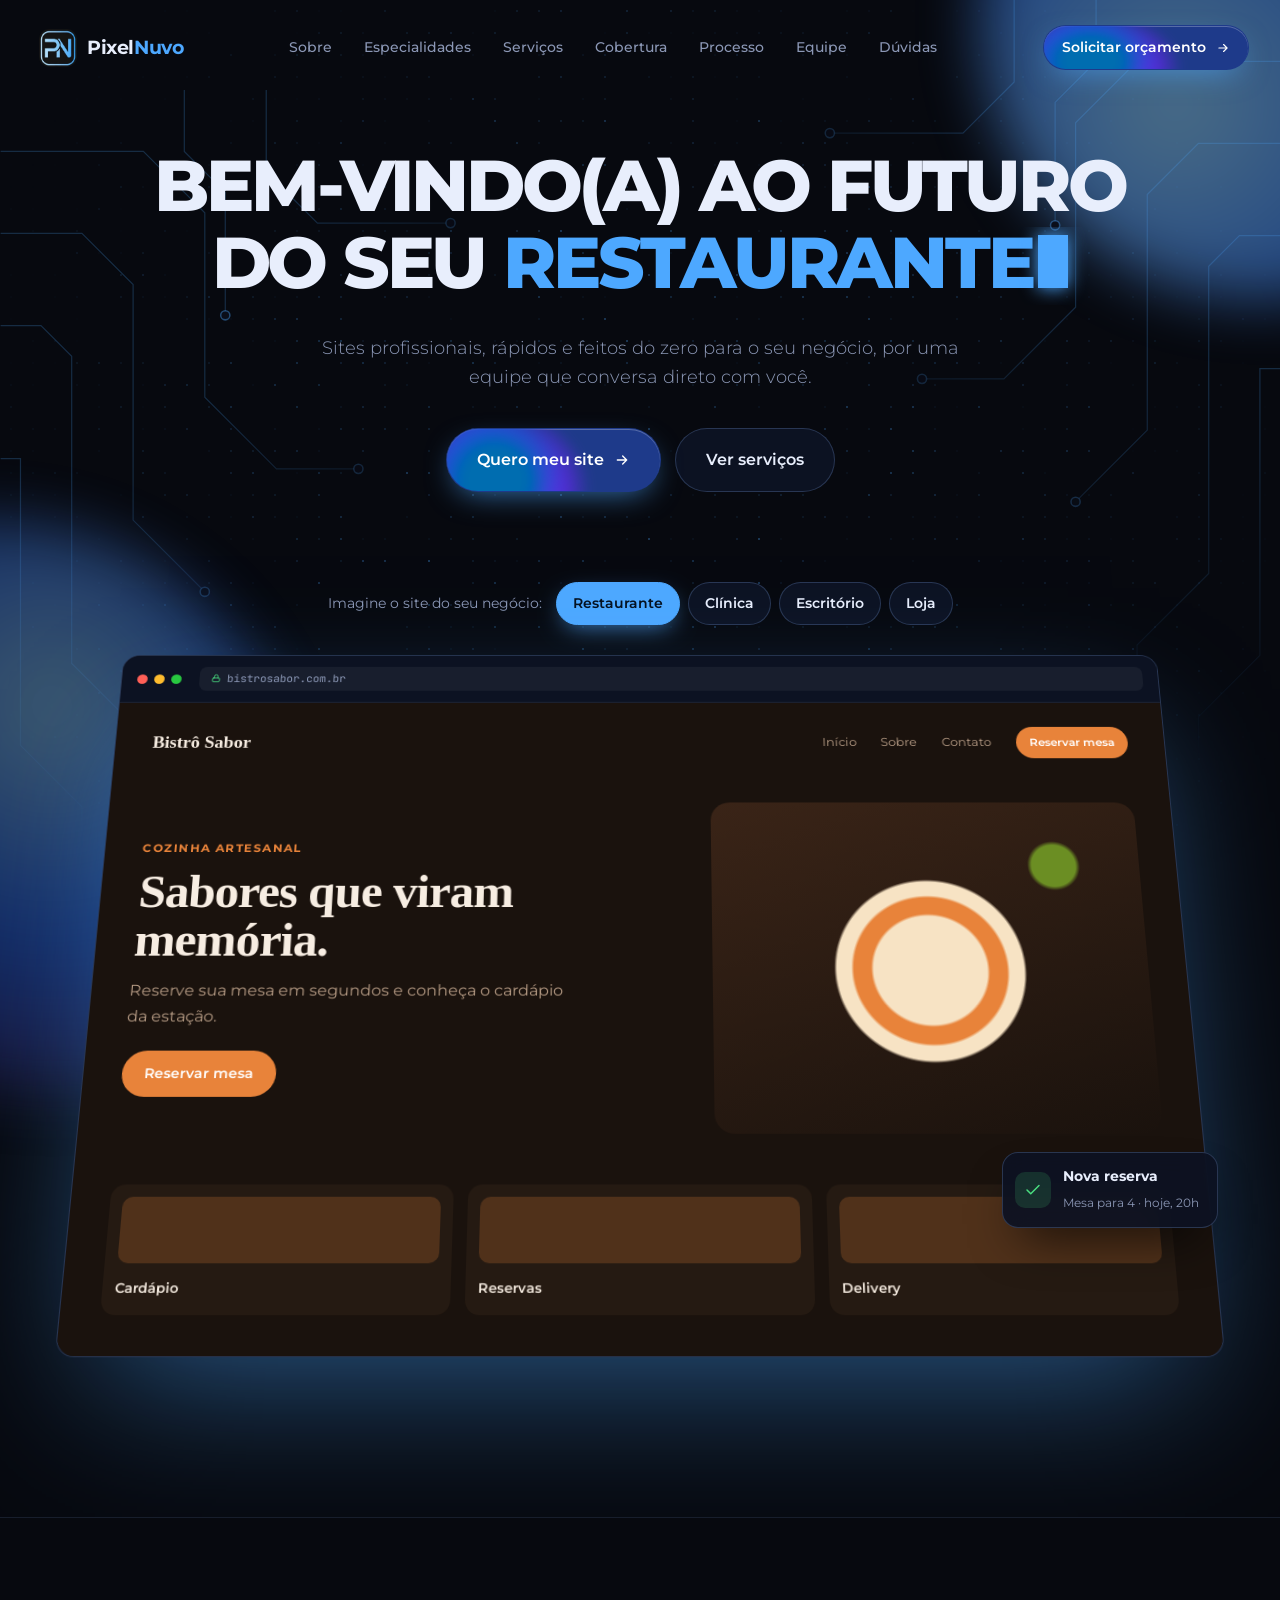
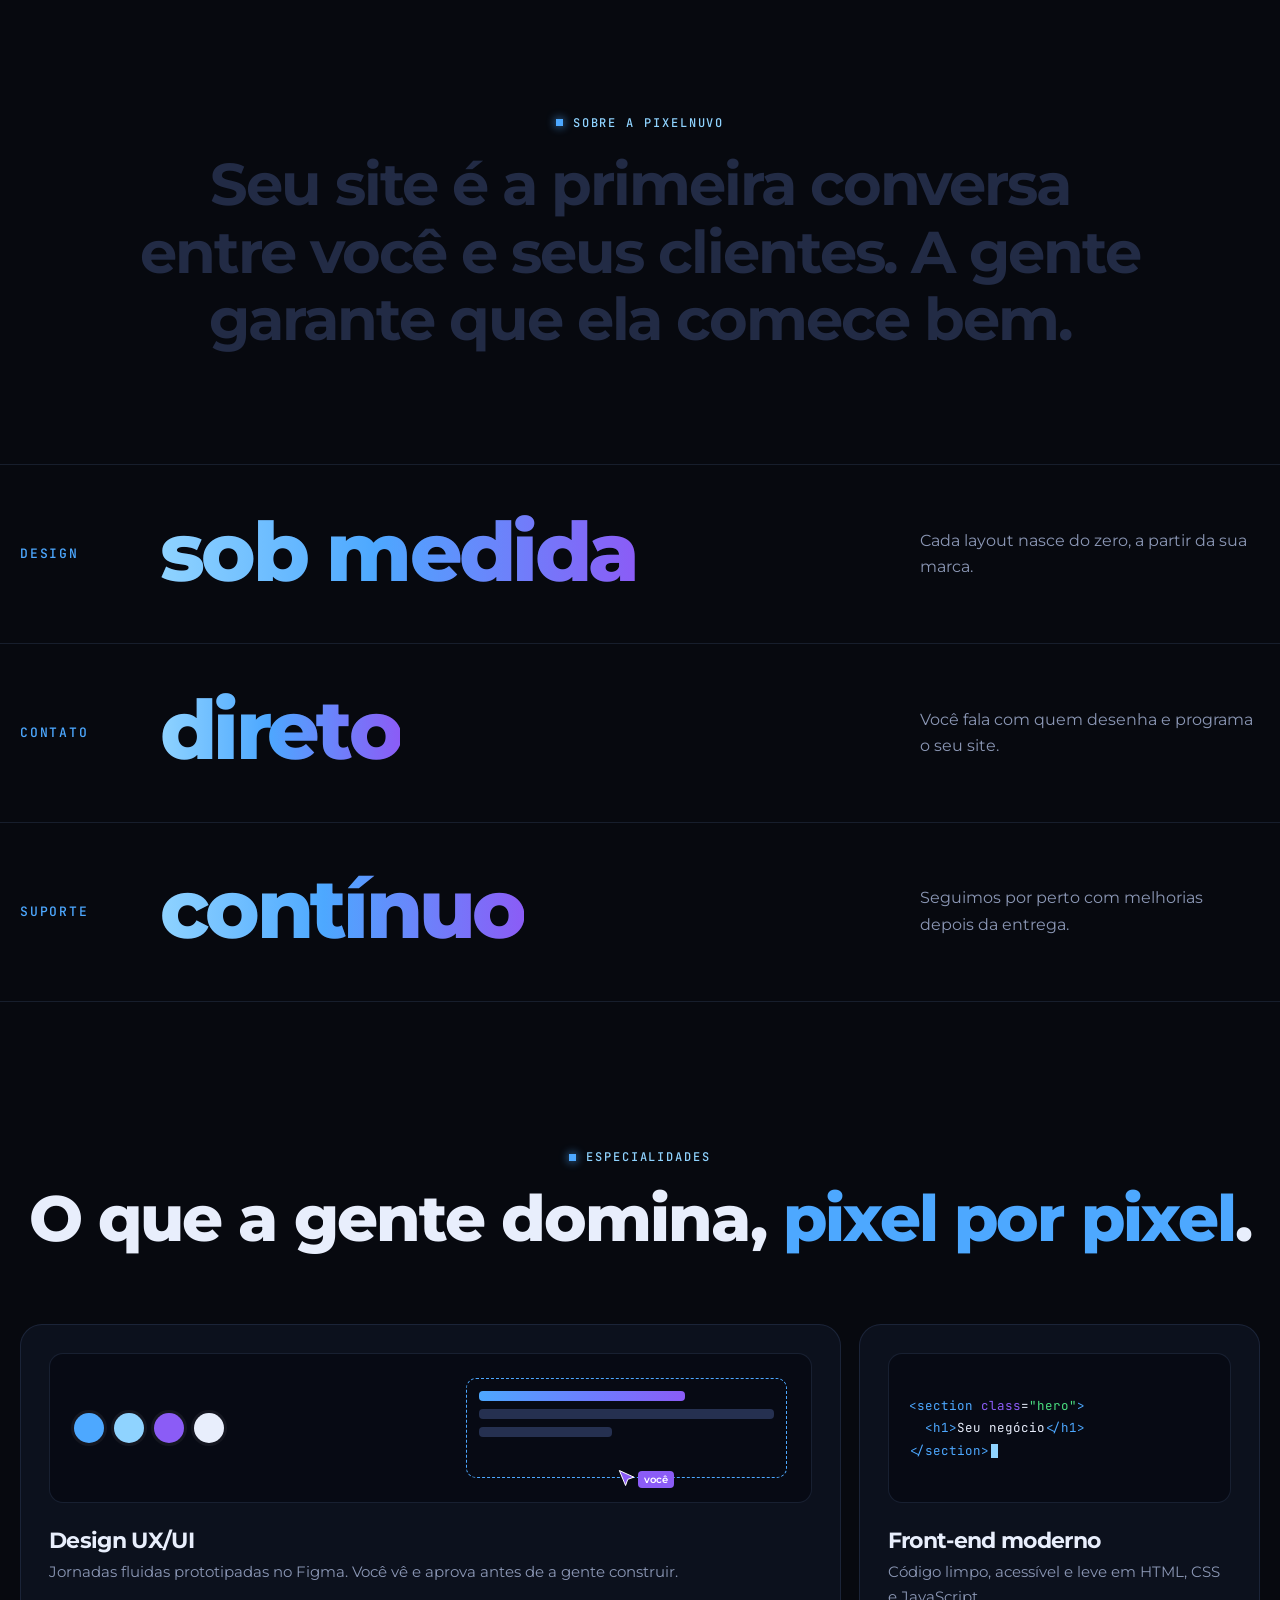
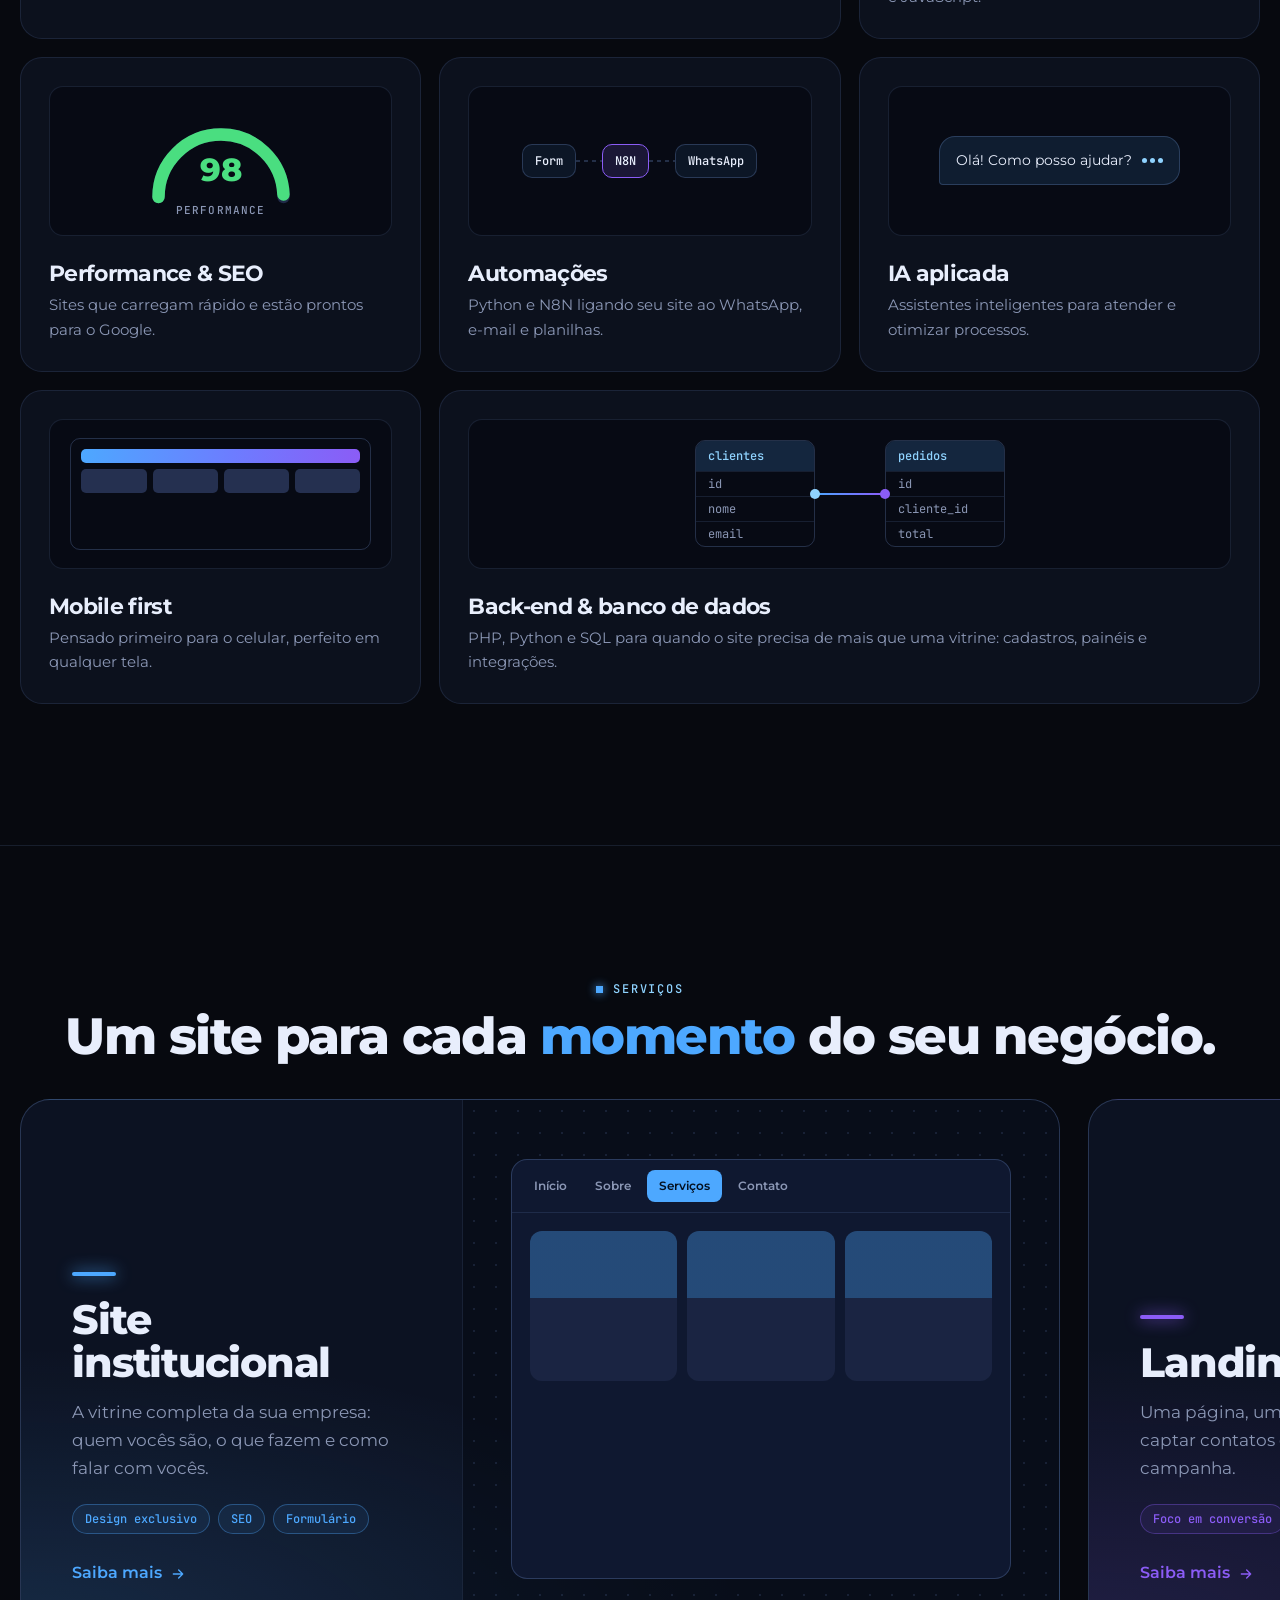
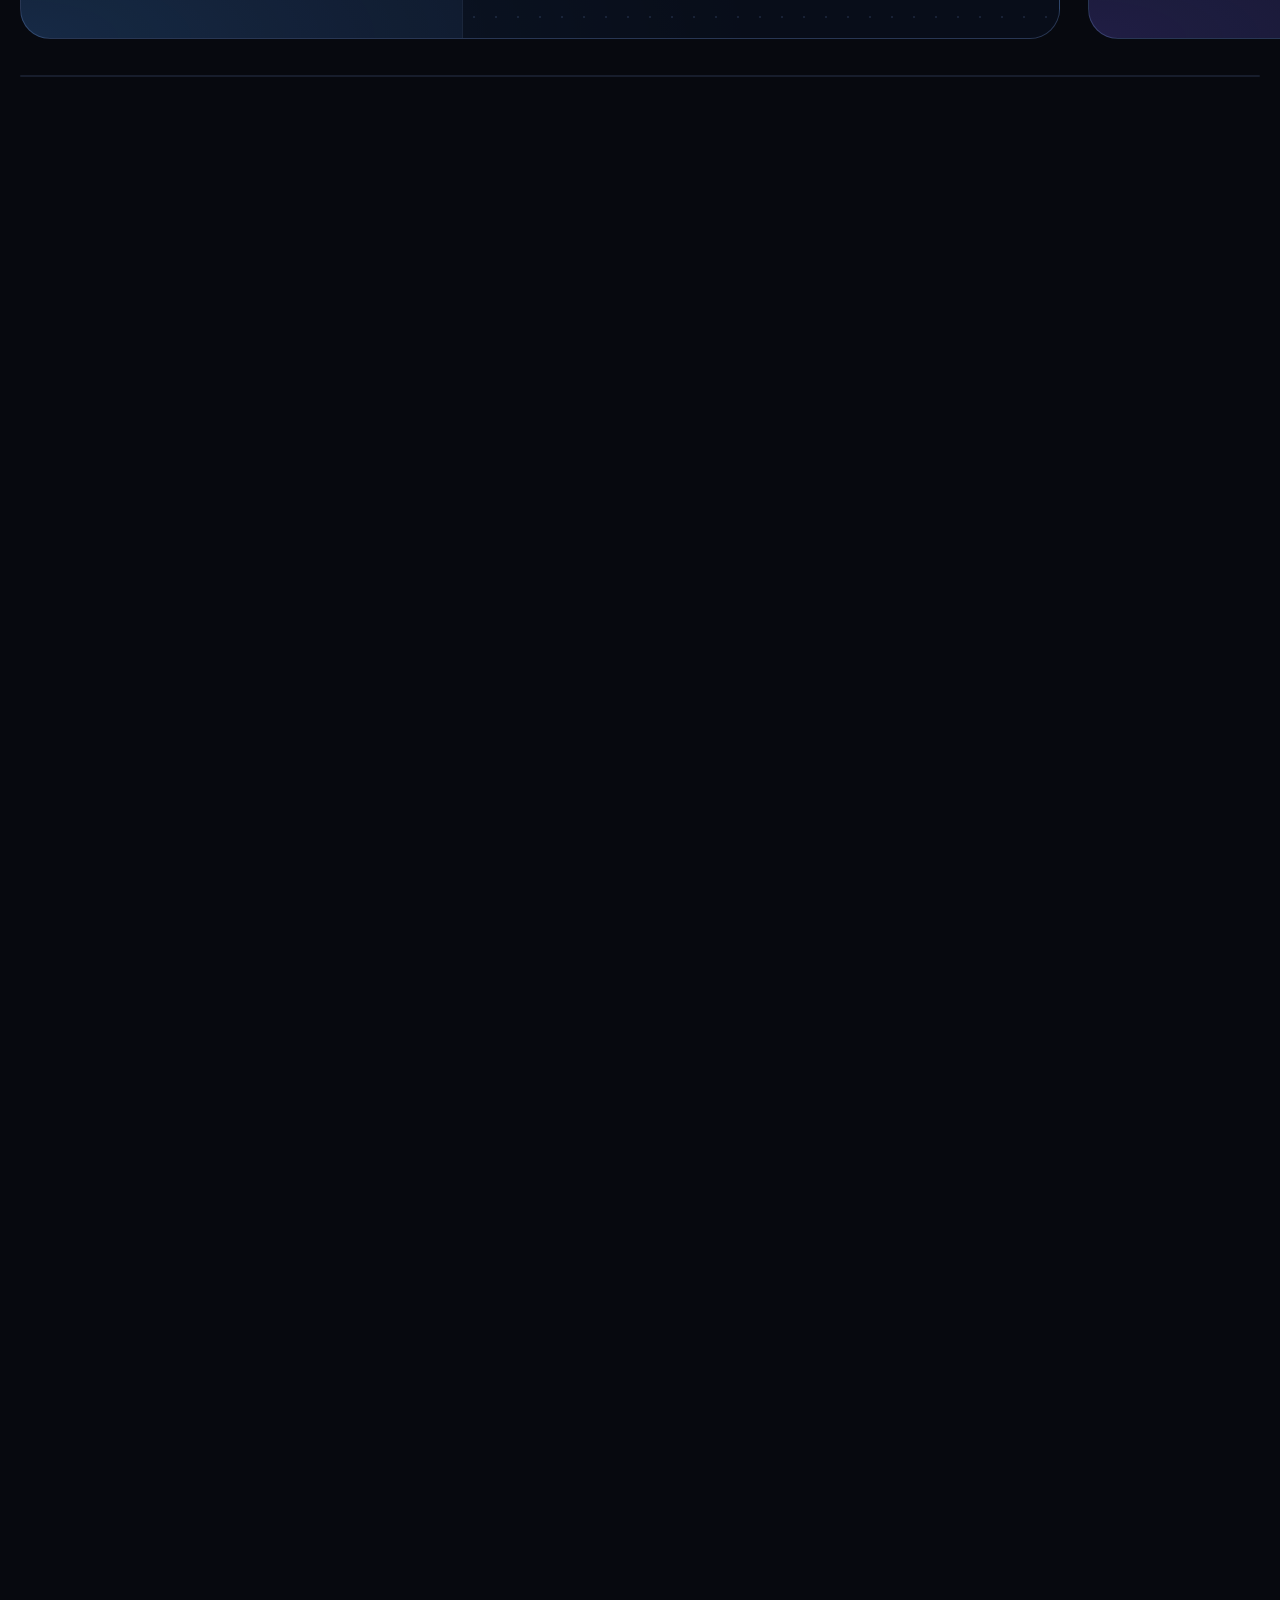
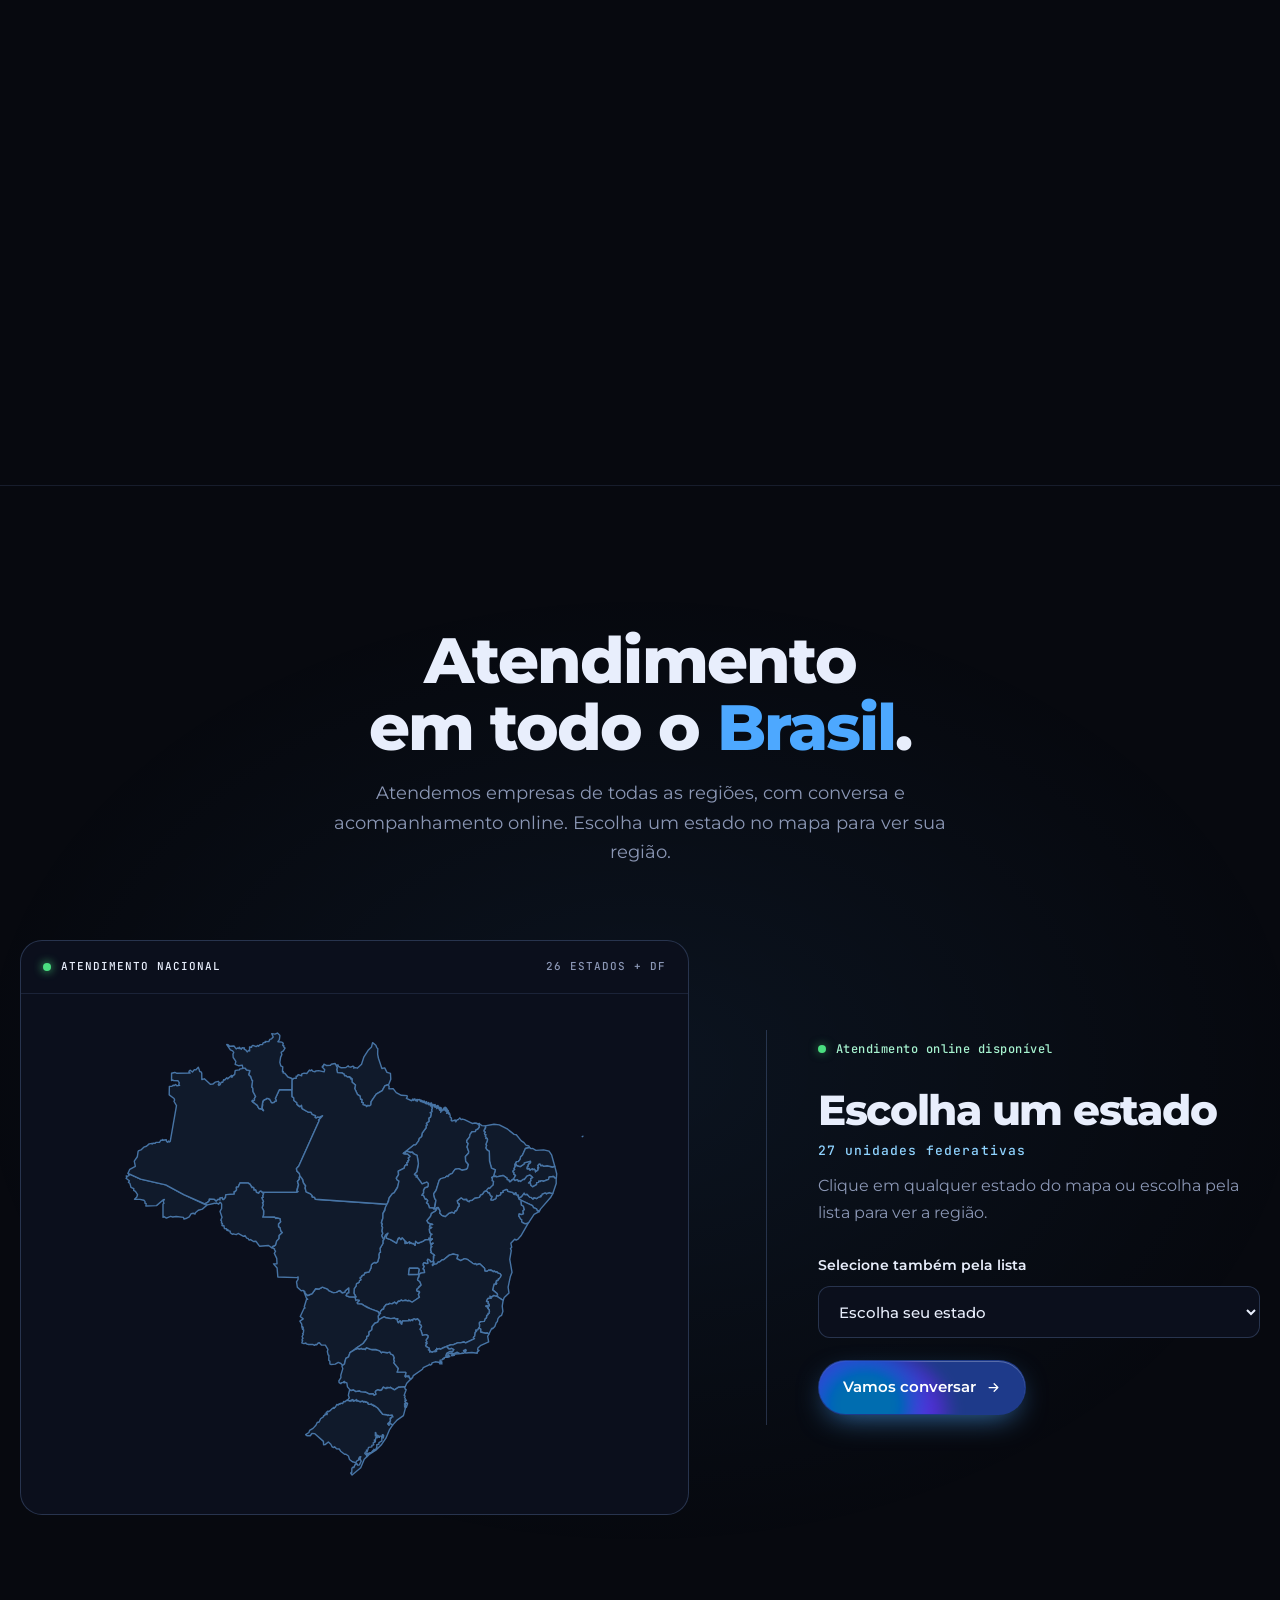
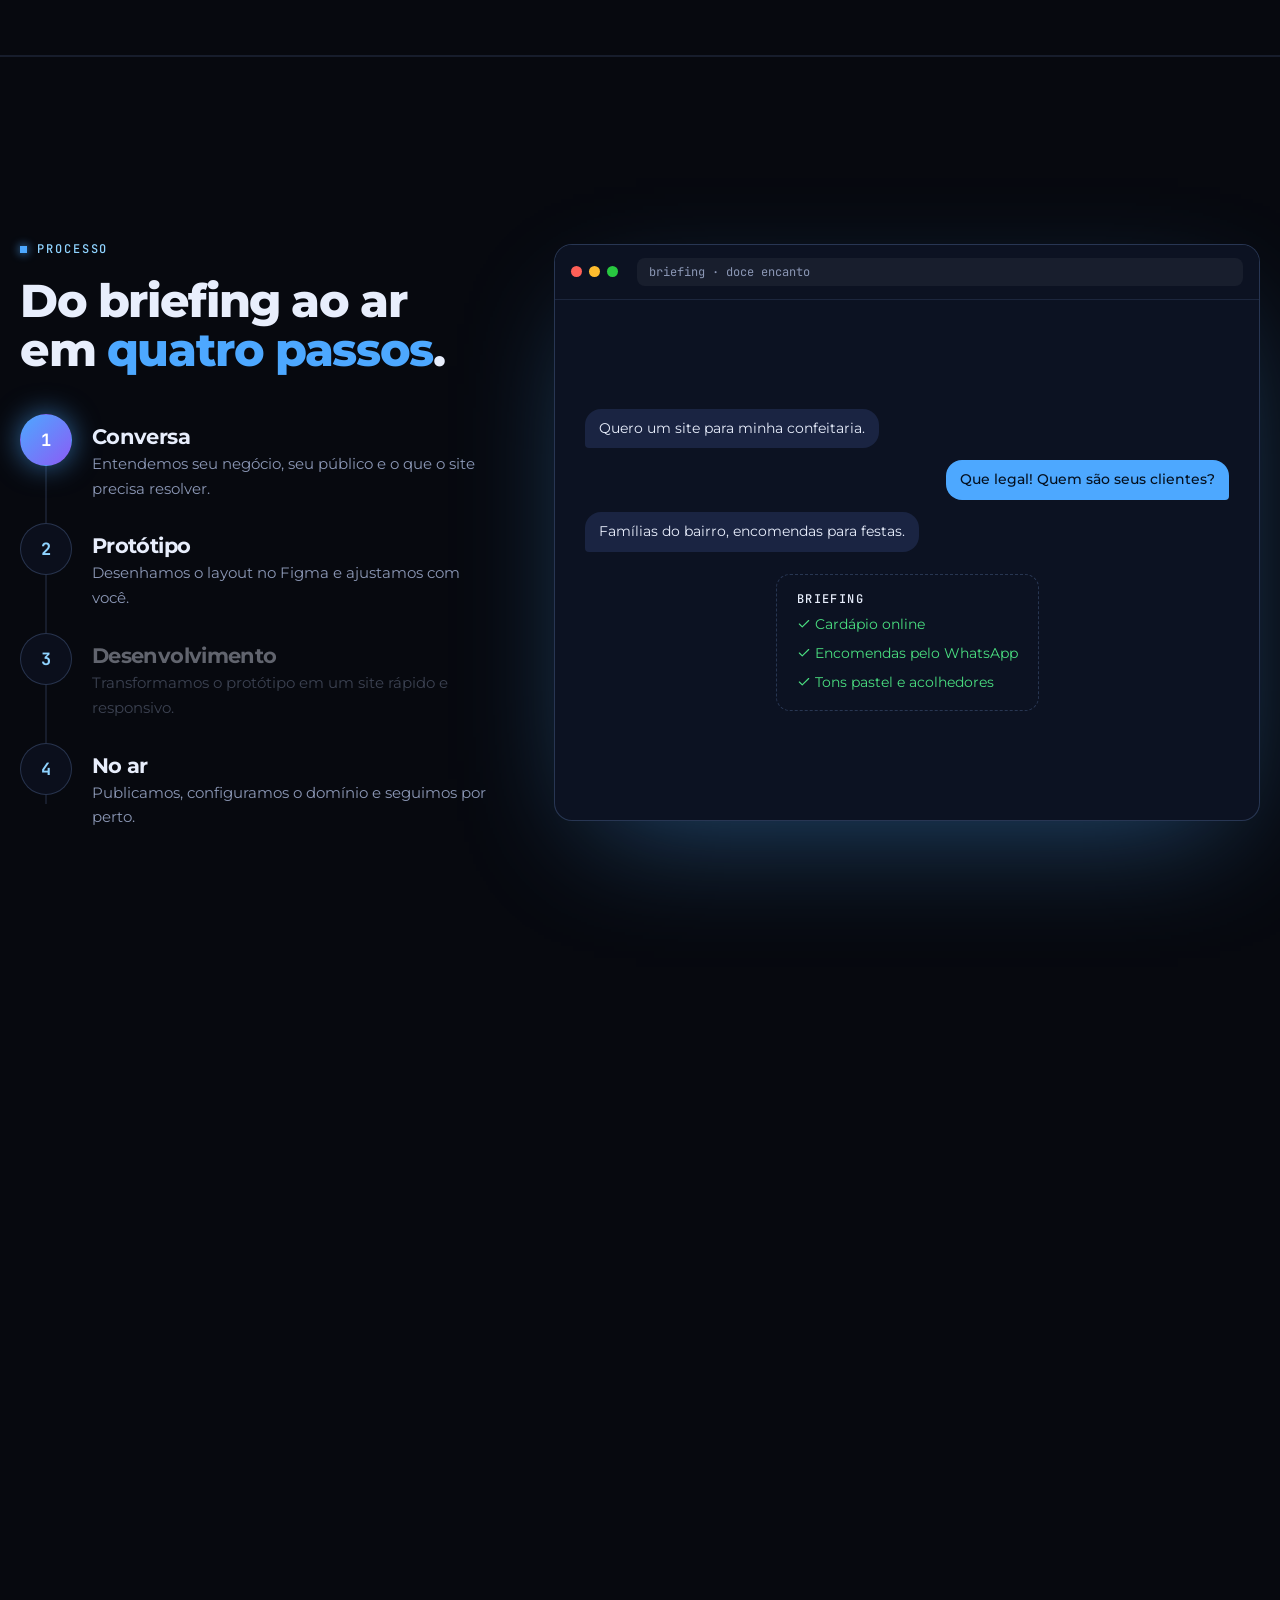
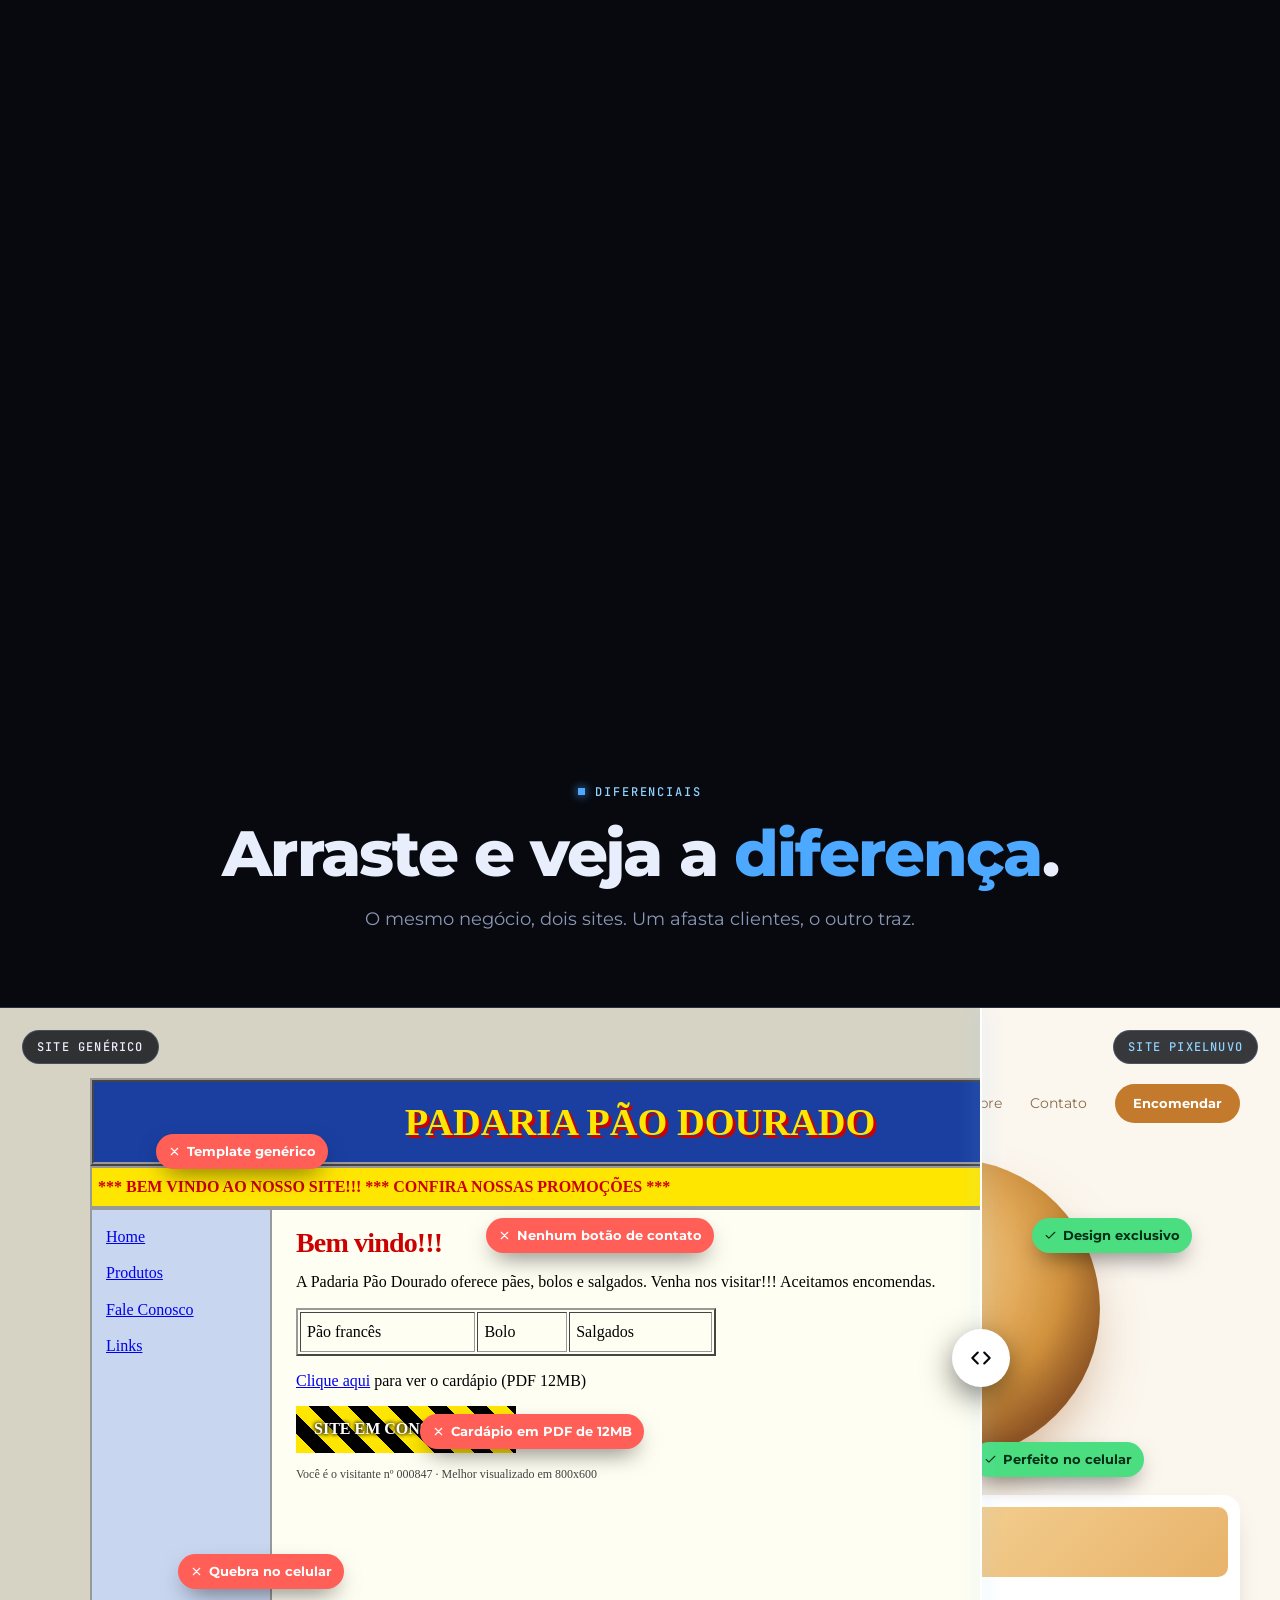
==== commit cf4608da: "adiciopnei as fotos dos novos integrantes" ====
--- a/index.html
+++ b/index.html
@@ -551,7 +551,7 @@
         </article>
         <article class="mate">
           <div class="mate__photo">
-            <div class="mate__portrait" style="--portrait-accent:#4da8ff" role="img" aria-label="Iniciais de Alysson Thoaldo">AT</div>
+            <img src="assets/alysson-thoaldo.png" alt="Imagem pixel art de Alysson Thoaldo" loading="lazy" width="512" height="512">
           </div>
           <button type="button" class="mate__tab" aria-expanded="false" aria-controls="mate-4"><span><b>Alysson Thoaldo</b><small>Full Stack &amp; DevOps</small></span></button>
           <div class="mate__body" id="mate-4">
@@ -566,7 +566,7 @@
         </article>
         <article class="mate">
           <div class="mate__photo">
-            <div class="mate__portrait" style="--portrait-accent:#8b5cf6" role="img" aria-label="Iniciais de Eduardo Ducca">ED</div>
+            <img src="assets/eduardo-ducca.png" alt="Foto de Eduardo Ducca" loading="lazy" width="768" height="1024">
           </div>
           <button type="button" class="mate__tab" aria-expanded="false" aria-controls="mate-5"><span><b>Eduardo Ducca</b><small>Desenvolvimento web</small></span></button>
           <div class="mate__body" id="mate-5">
@@ -581,7 +581,7 @@
         </article>
         <article class="mate">
           <div class="mate__photo">
-            <div class="mate__portrait" style="--portrait-accent:#22d3ee" role="img" aria-label="Iniciais de Marcelo da Luz">ML</div>
+            <img src="assets/marcelo-da-luz.png" alt="Foto de Marcelo da Luz" loading="lazy" width="511" height="511">
           </div>
           <button type="button" class="mate__tab" aria-expanded="false" aria-controls="mate-6"><span><b>Marcelo da Luz</b><small>Atendimento &amp; suporte</small></span></button>
           <div class="mate__body" id="mate-6">
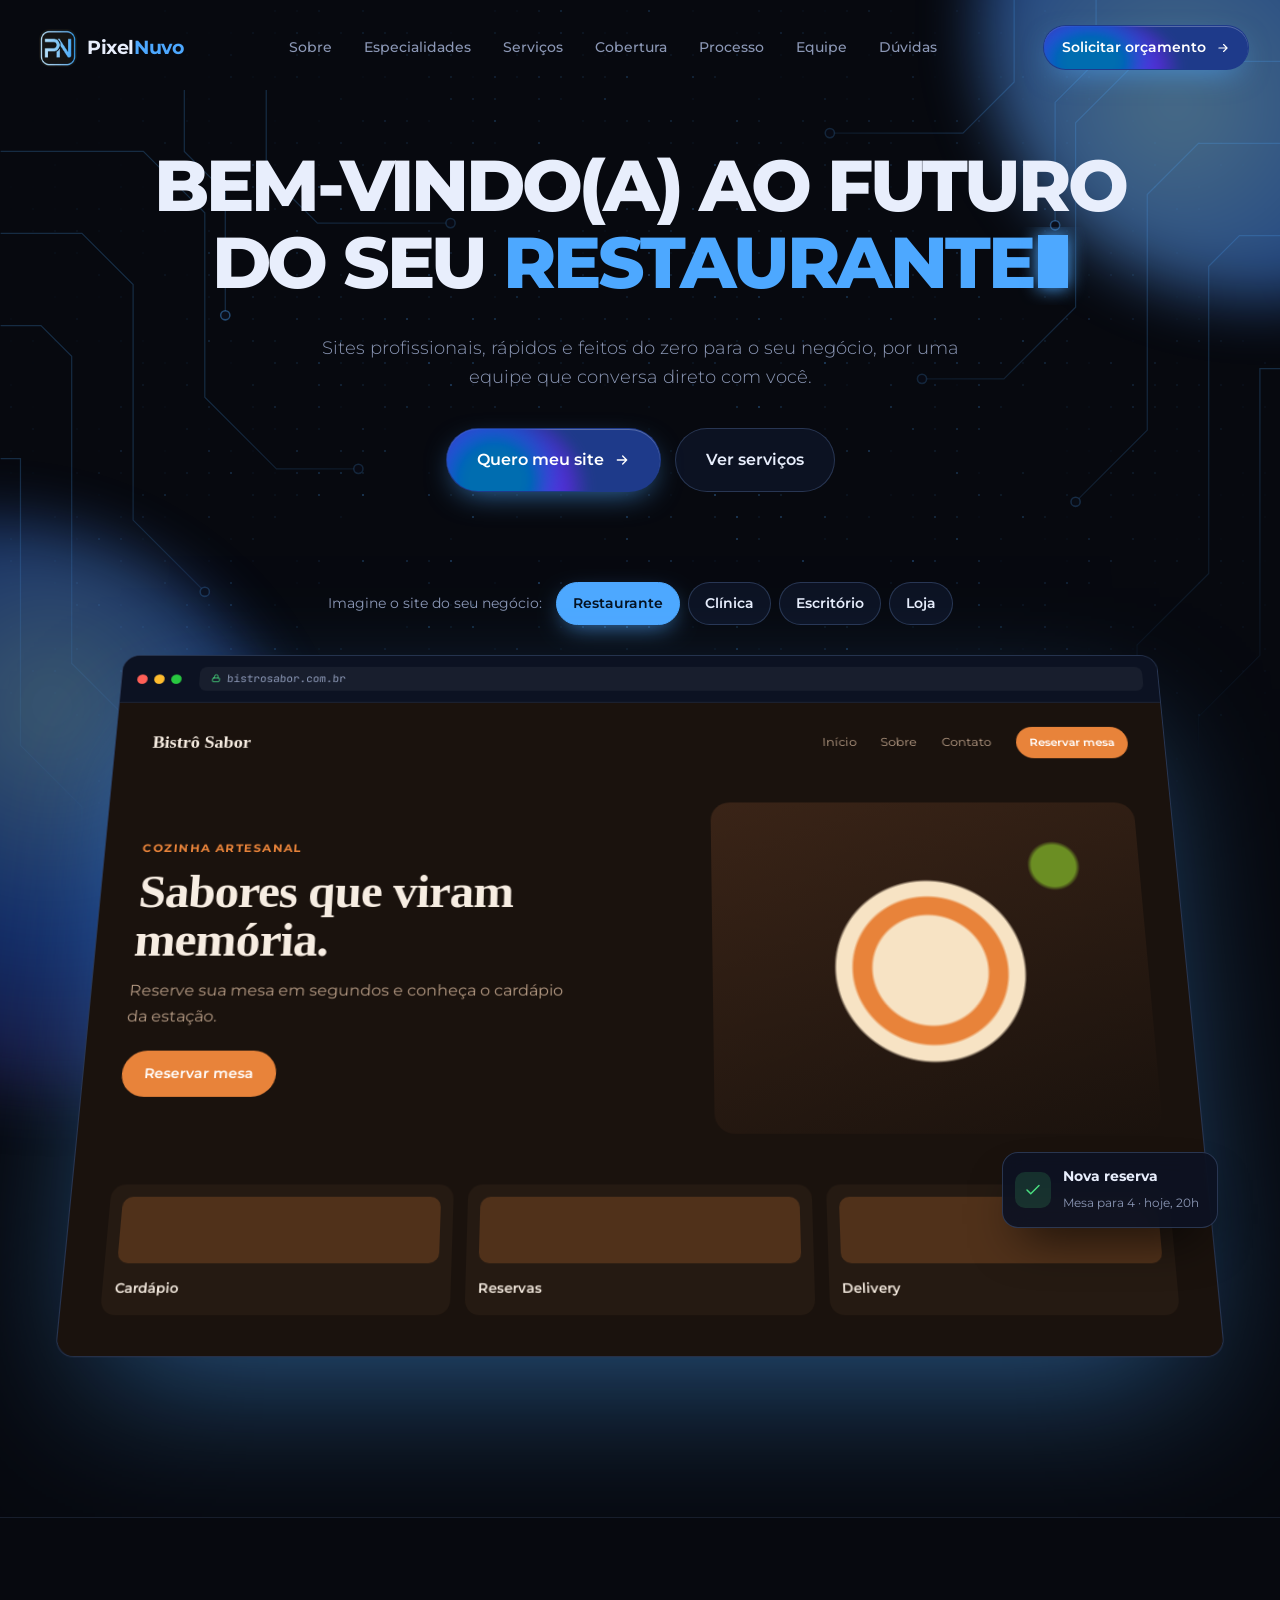
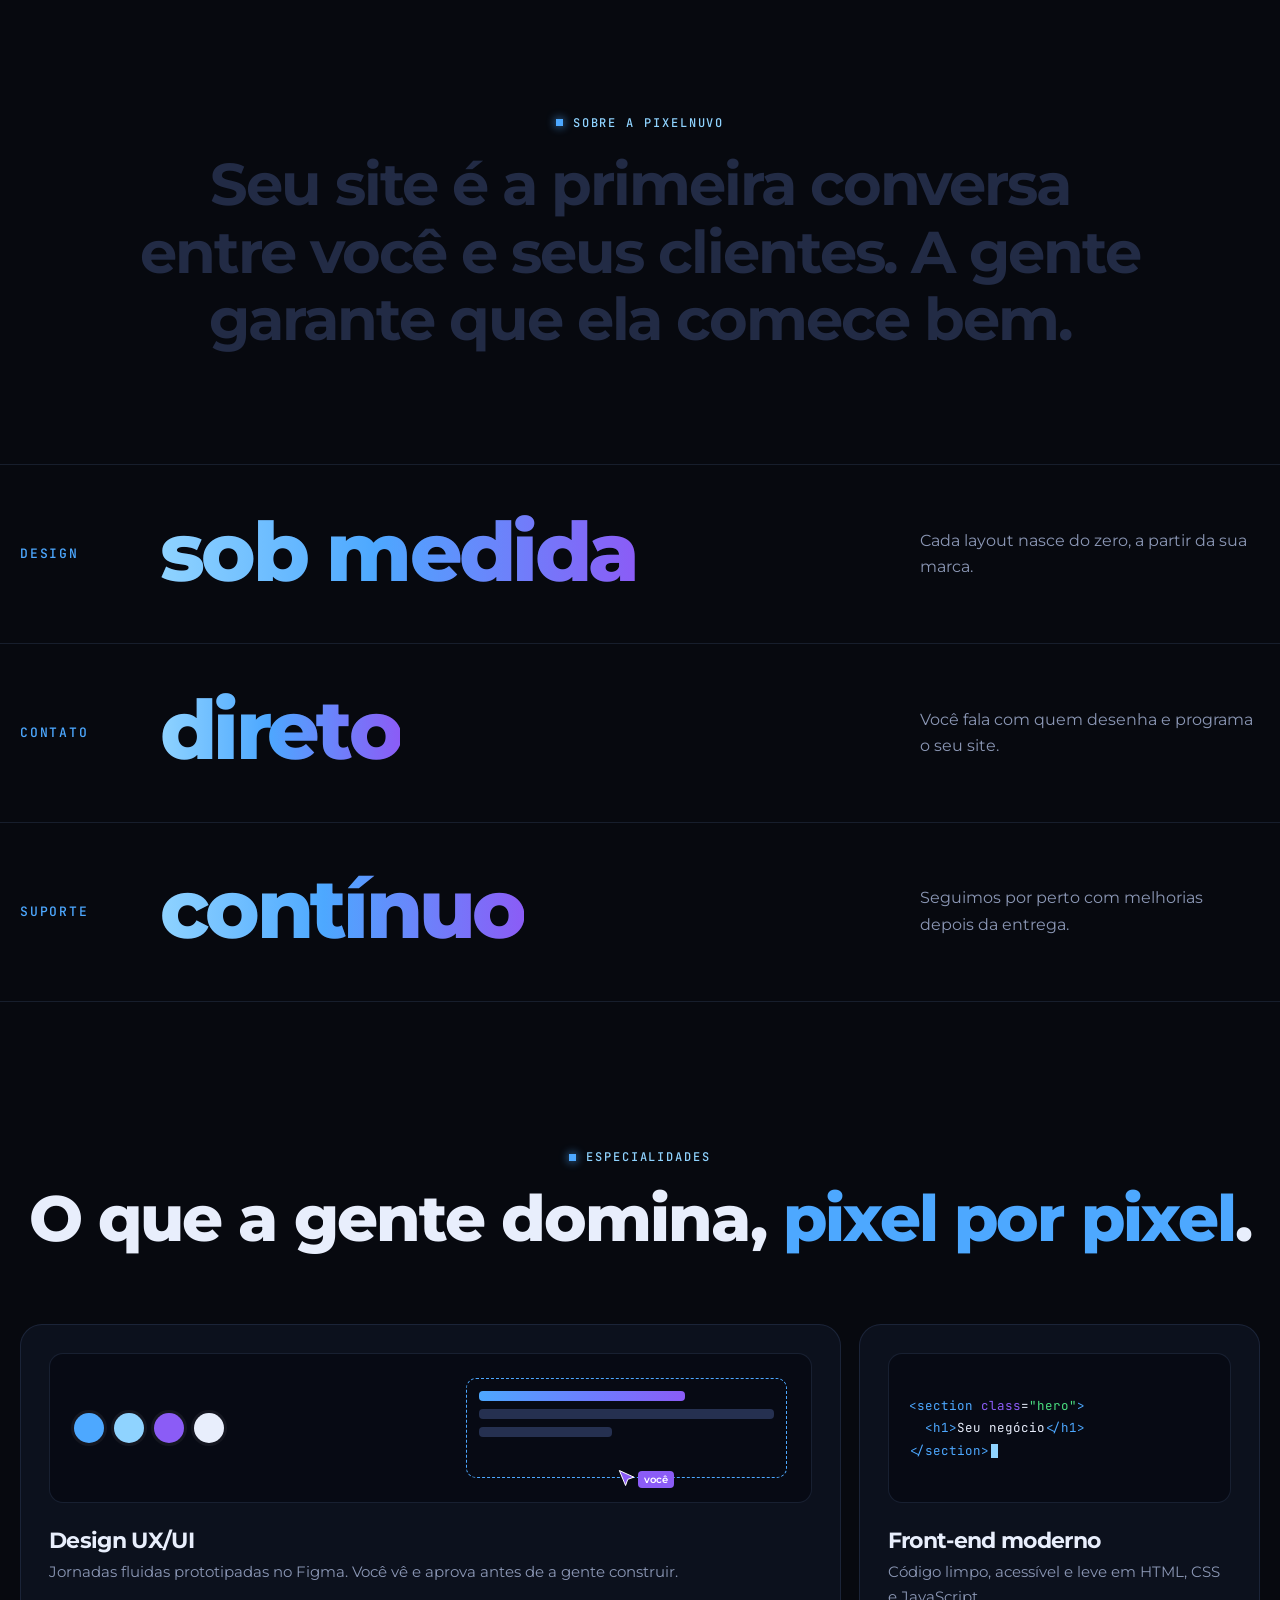
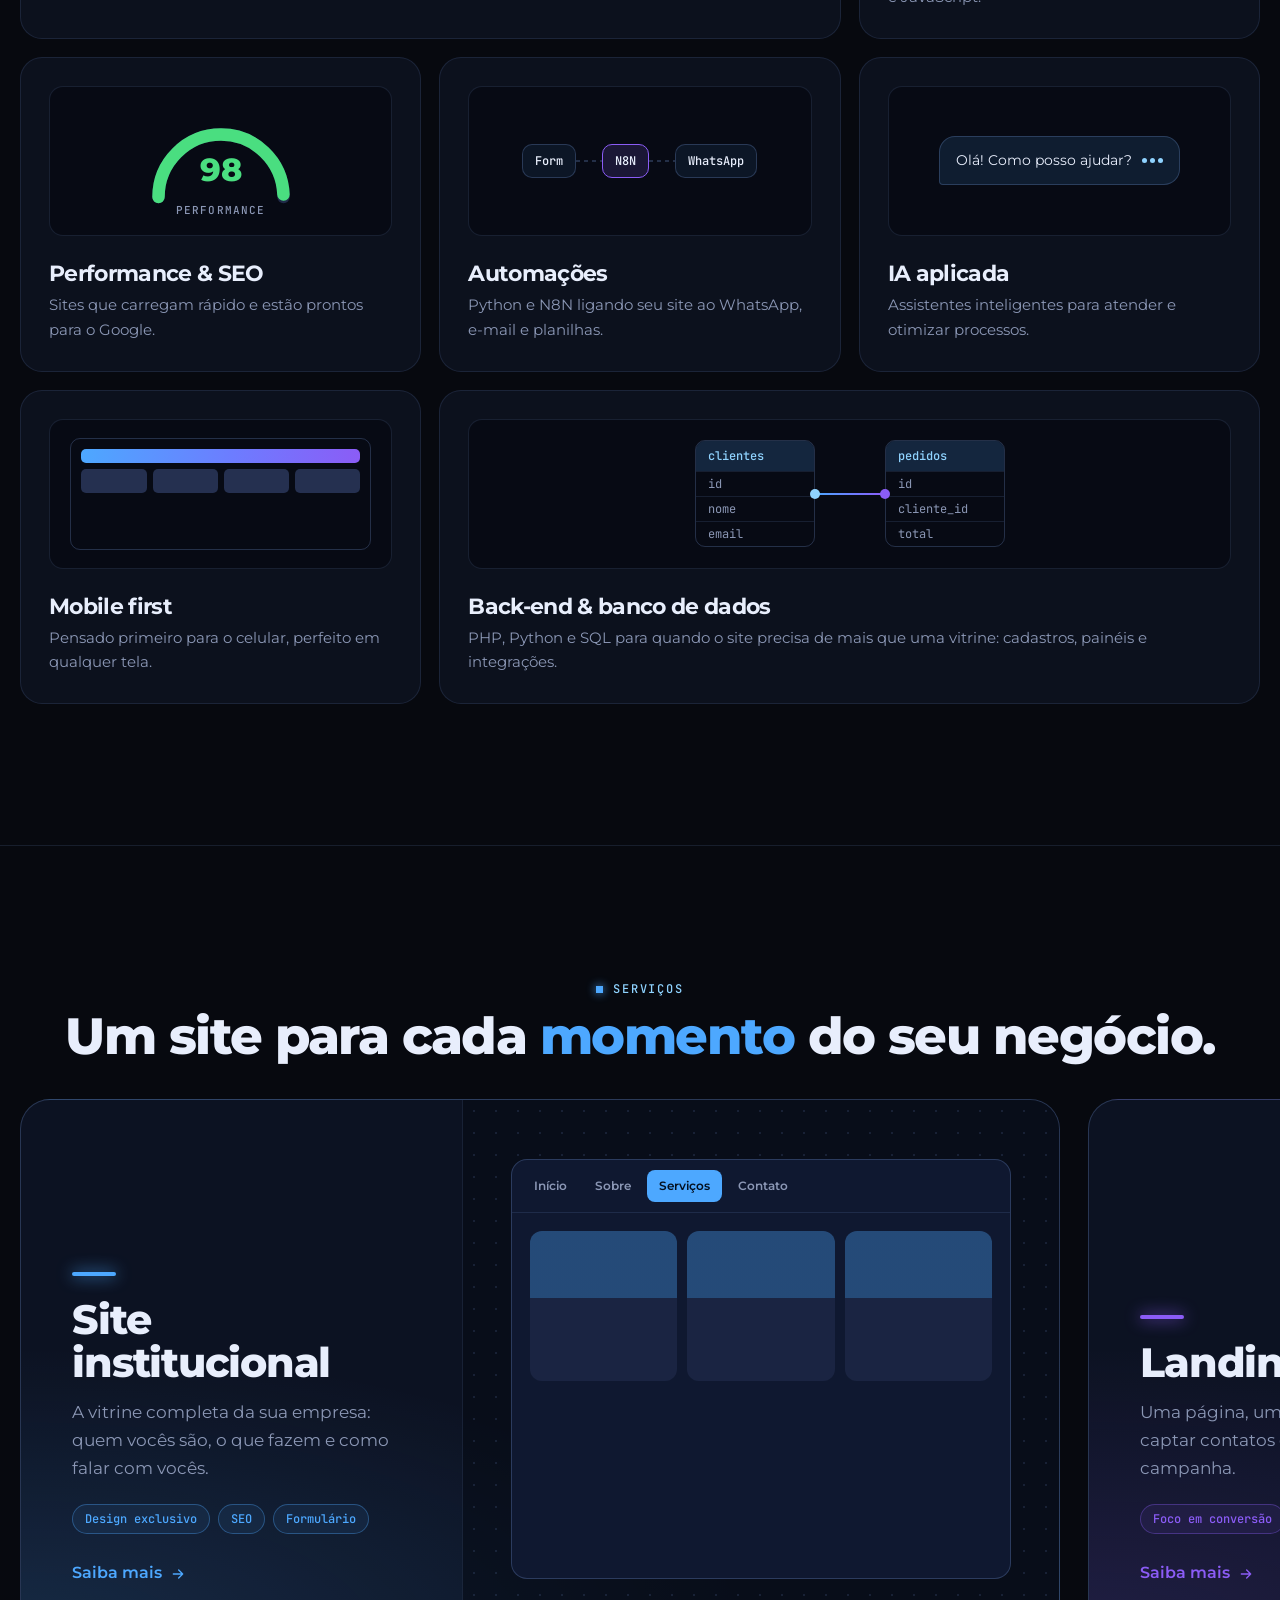
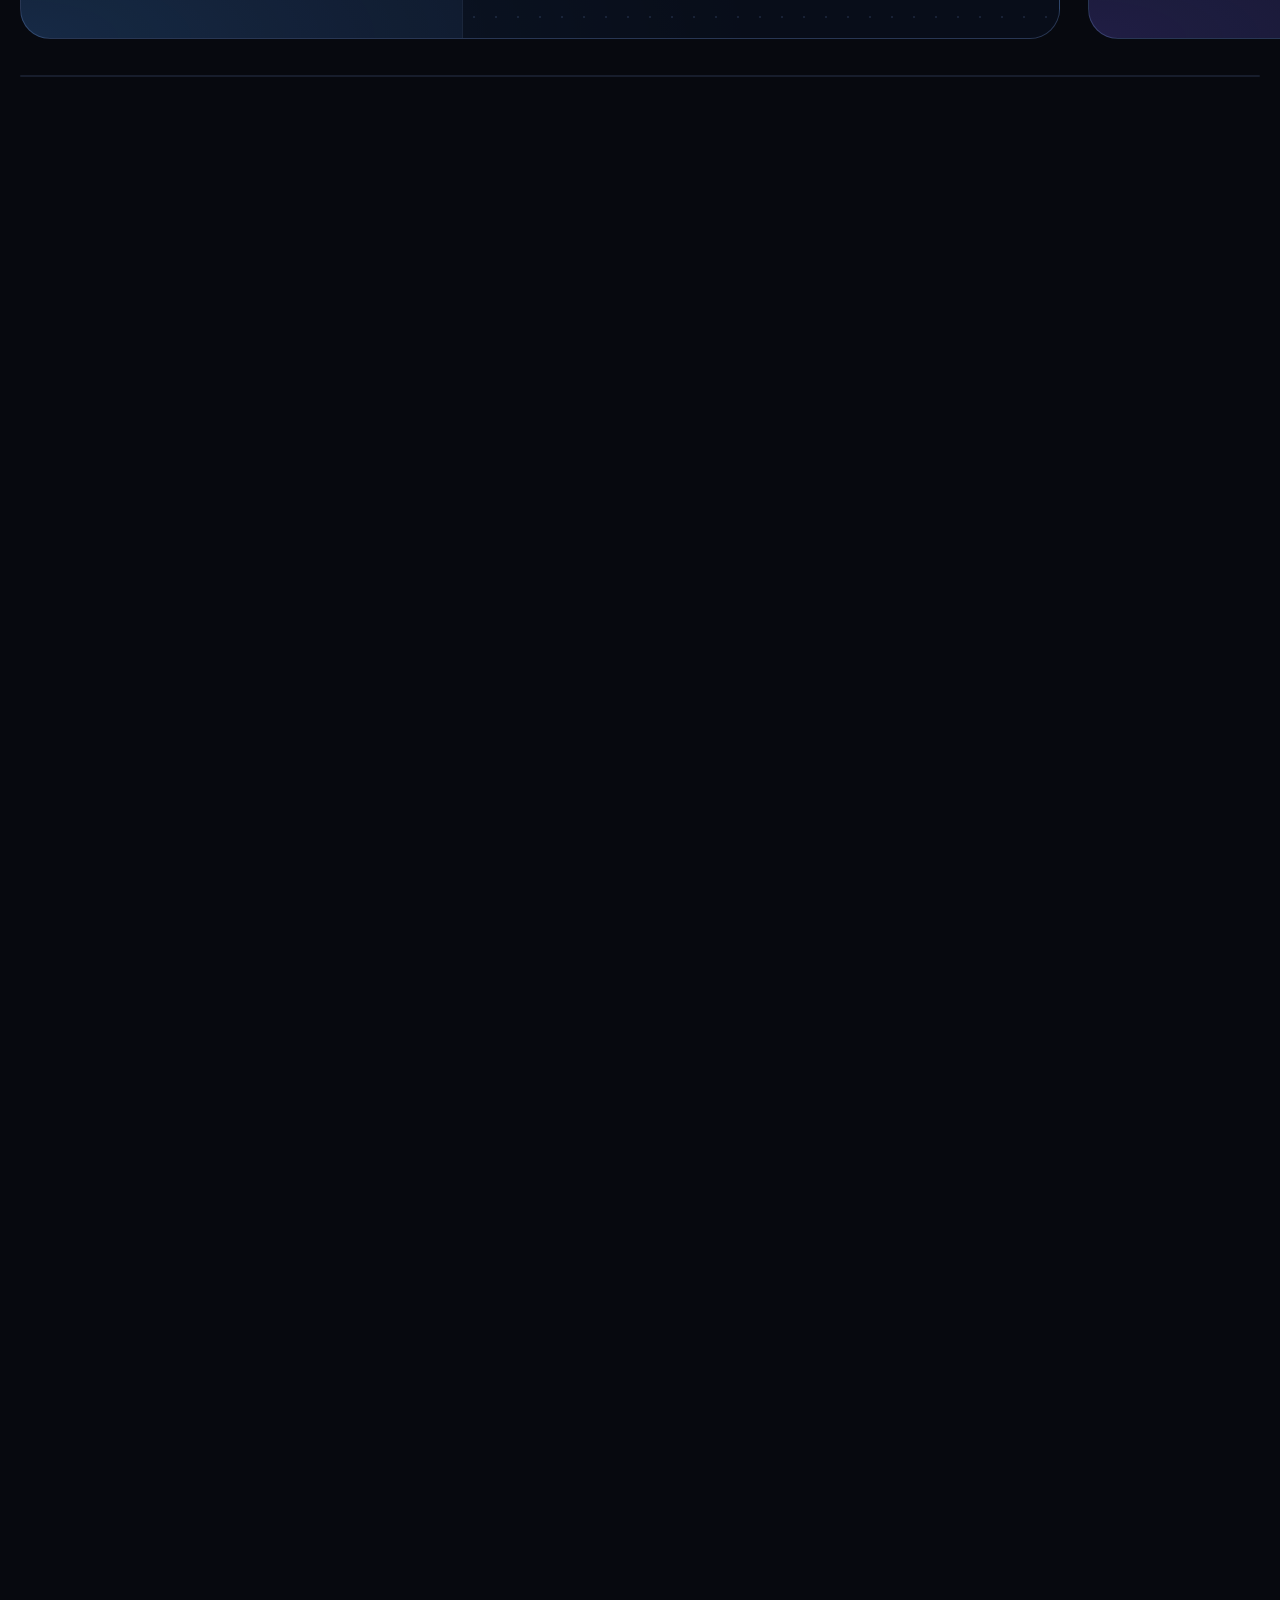
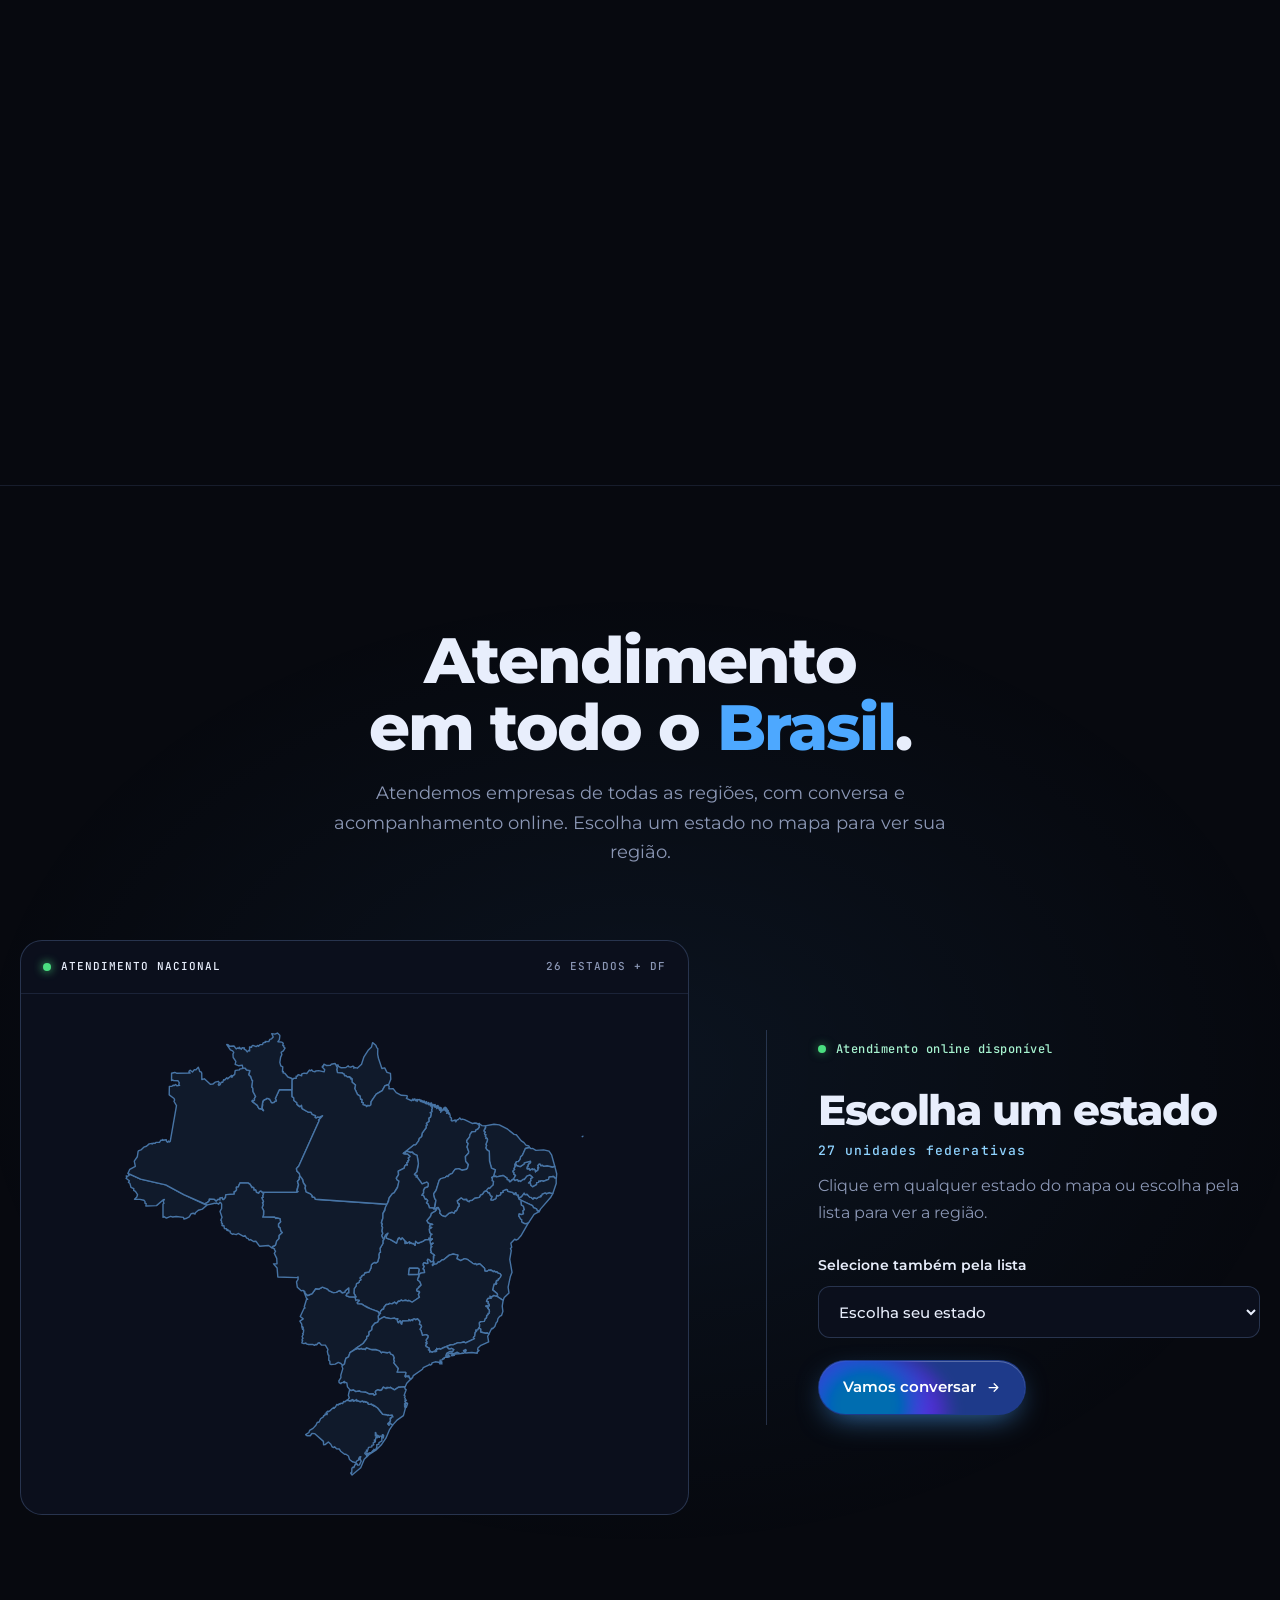
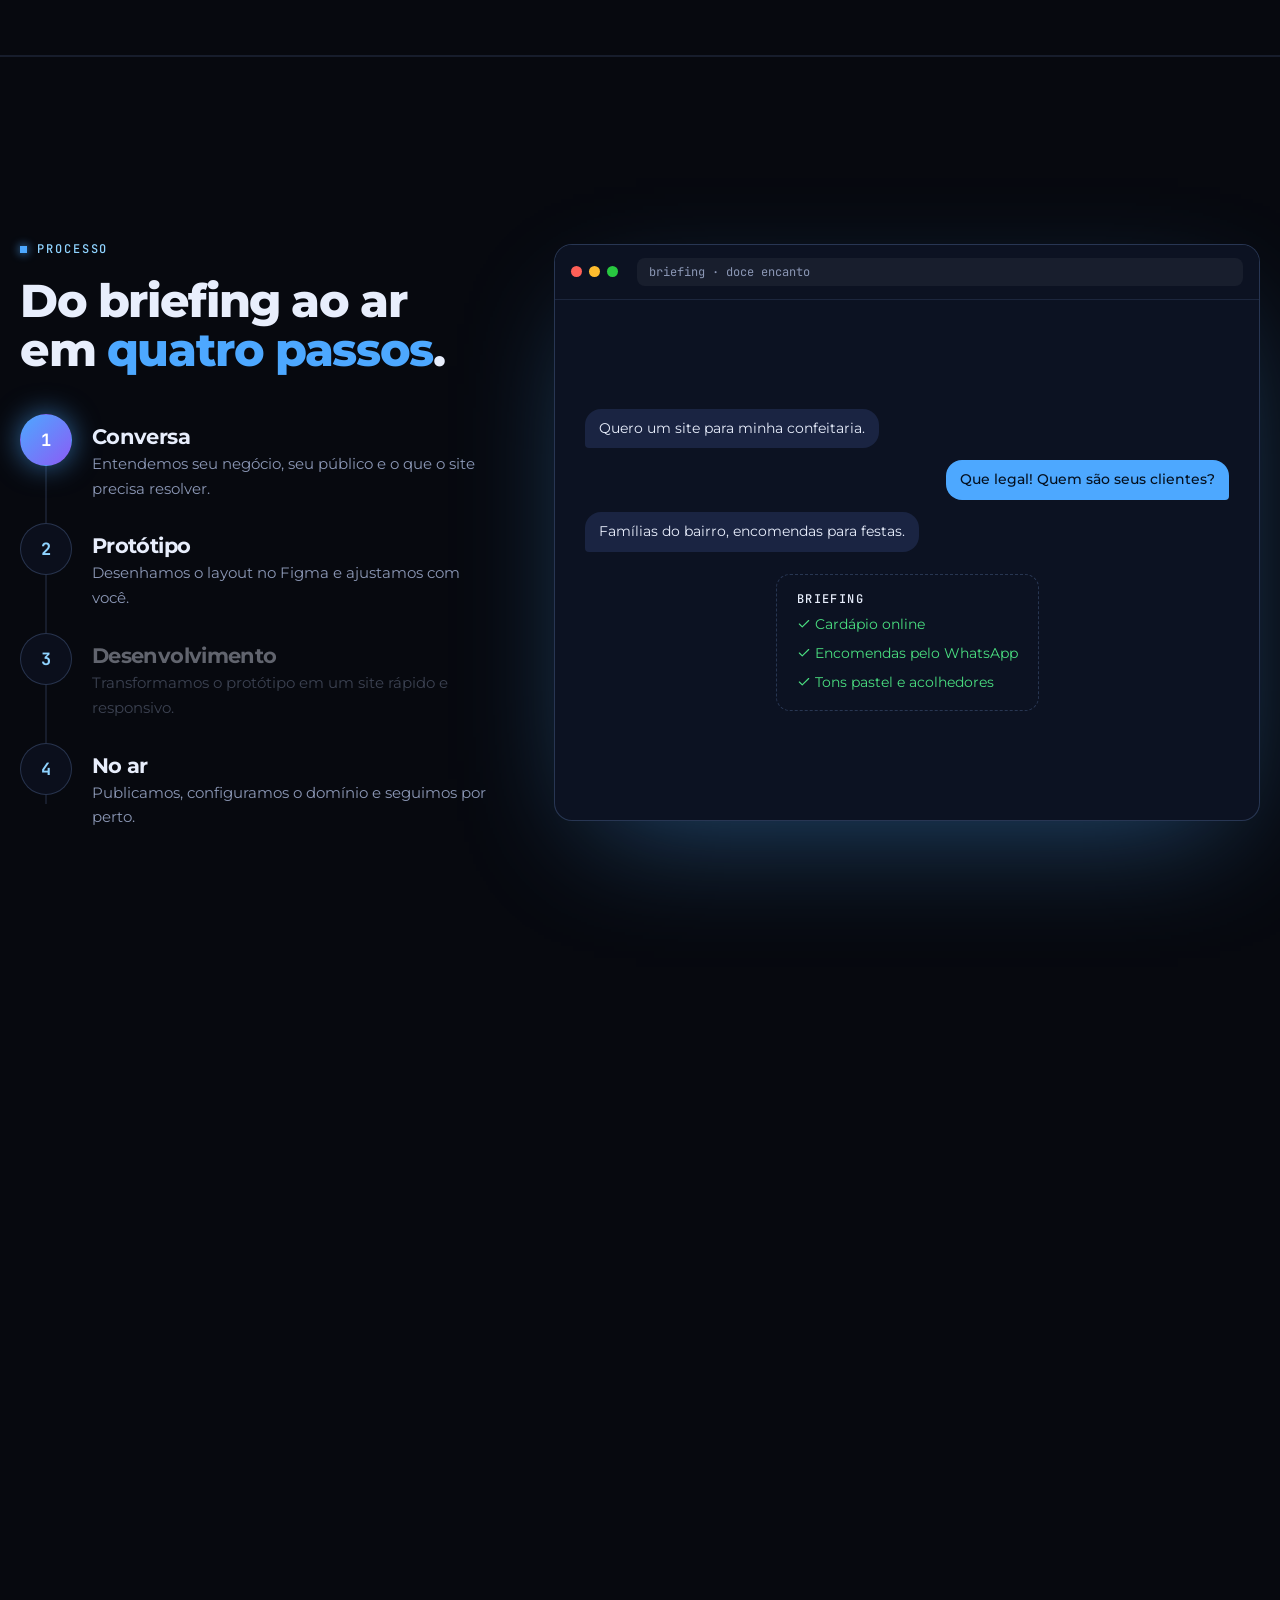
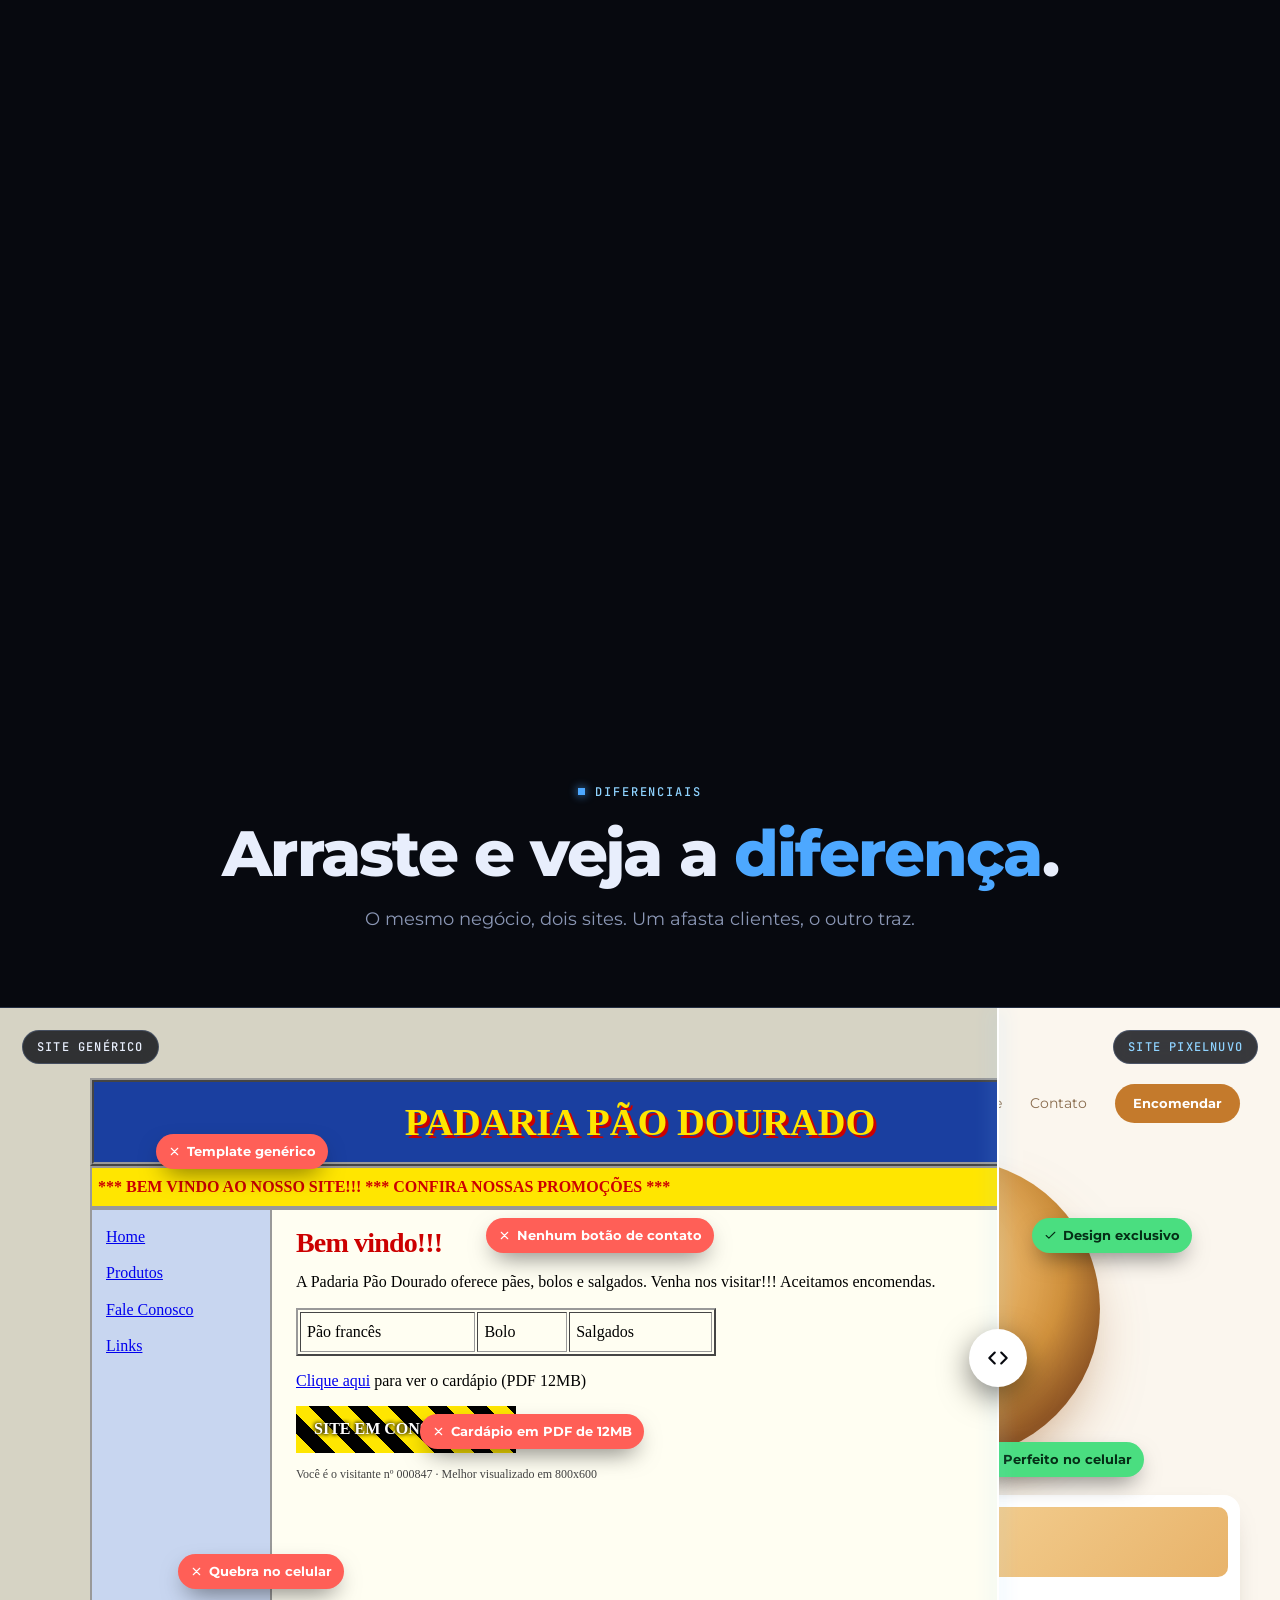
==== commit e7b357b8: "ajustei a imagem" ====
--- a/index.html
+++ b/index.html
@@ -564,9 +564,9 @@
             <div class="mate__diff"><h4>O que guia o trabalho</h4><p>“O melhor trabalho de infraestrutura é aquele que ninguém percebe que está acontecendo — porque tudo simplesmente funciona sem falhar.”</p></div>
           </div>
         </article>
-        <article class="mate">
+        <article class="mate mate--eduardo">
           <div class="mate__photo">
-            <img src="assets/eduardo-ducca.png" alt="Foto de Eduardo Ducca" loading="lazy" width="768" height="1024">
+            <img class="mate__photo--eduardo" src="assets/eduardo-ducca.png" alt="Foto de Eduardo Ducca" loading="lazy" width="768" height="1024">
           </div>
           <button type="button" class="mate__tab" aria-expanded="false" aria-controls="mate-5"><span><b>Eduardo Ducca</b><small>Desenvolvimento web</small></span></button>
           <div class="mate__body" id="mate-5">
--- a/style/style.css
+++ b/style/style.css
@@ -621,11 +621,13 @@
 .team { background: radial-gradient(ellipse 70% 50% at 50% 70%, rgba(139, 92, 246, .1), transparent); border-top: 1px solid var(--line); }
 .crew { display: grid; grid-template-columns: repeat(3, minmax(0, 1fr)); align-items: start; gap: 22px; width: min(1400px, 100% - 32px); margin: 0 auto; }
 .mate { position: relative; display: grid; grid-template-rows: 200px auto auto; min-width: 0; overflow: hidden; border: 1px solid var(--line-2); border-radius: 20px; background: linear-gradient(180deg, #0f1629, #0d0f24 70%, #11152a); transition: border-color .3s, background .3s; }
+.mate--eduardo { grid-template-rows: clamp(280px, 22vw, 320px) auto auto; }
 .mate.is-open { border-color: rgba(77, 168, 255, .55); }
 .mate::after { content: ""; position: absolute; left: 0; right: 0; bottom: 0; height: 3px; background: var(--grad); opacity: .75; pointer-events: none; }
 .mate__photo { position: relative; min-width: 0; overflow: hidden; background: #101a2b; }
 .mate__photo img, .mate__portrait { width: 100%; height: 100%; }
 .mate__photo img { object-fit: cover; object-position: center 38%; }
+.mate__photo img.mate__photo--eduardo { object-position: center top; }
 .mate__portrait { position: absolute; inset: 0; display: grid; place-items: center; overflow: hidden; background: radial-gradient(ellipse at 50% 40%, color-mix(in srgb, var(--portrait-accent) 30%, #101a2b), #101a2b 74%); color: color-mix(in srgb, var(--portrait-accent) 78%, white); font-size: clamp(76px, 9vw, 118px); font-weight: 800; line-height: 1; letter-spacing: -.09em; text-shadow: 0 12px 42px color-mix(in srgb, var(--portrait-accent) 32%, transparent); }
 .mate__portrait::before { content: ""; position: absolute; inset: 14%; border: 1px solid color-mix(in srgb, var(--portrait-accent) 28%, transparent); border-radius: 50%; }
 .mate__portrait::after { content: ""; position: absolute; inset: 23%; border: 1px solid color-mix(in srgb, var(--portrait-accent) 18%, transparent); border-radius: 50%; }
@@ -784,6 +786,7 @@
 
   .crew { grid-template-columns: repeat(2, minmax(0, 1fr)); gap: 18px; }
   .mate { grid-template-rows: 180px auto auto; }
+  .mate--eduardo { grid-template-rows: clamp(230px, 34vw, 280px) auto auto; }
   .mate__tab { padding-inline: 16px; }
   .mate.is-open .mate__body { padding: 20px 16px 26px; }
 }
@@ -791,6 +794,7 @@
   .container { width: calc(100% - 32px); }
   .crew { grid-template-columns: minmax(0, 1fr); gap: 16px; width: calc(100% - 32px); }
   .mate { grid-template-rows: 205px auto auto; }
+  .mate--eduardo { grid-template-rows: clamp(230px, 60vw, 320px) auto auto; }
   .mate__tab { min-height: 76px; }
   .mate.is-open .mate__body { padding: 20px 18px 26px; }
   .mate__grid { gap: 18px; }
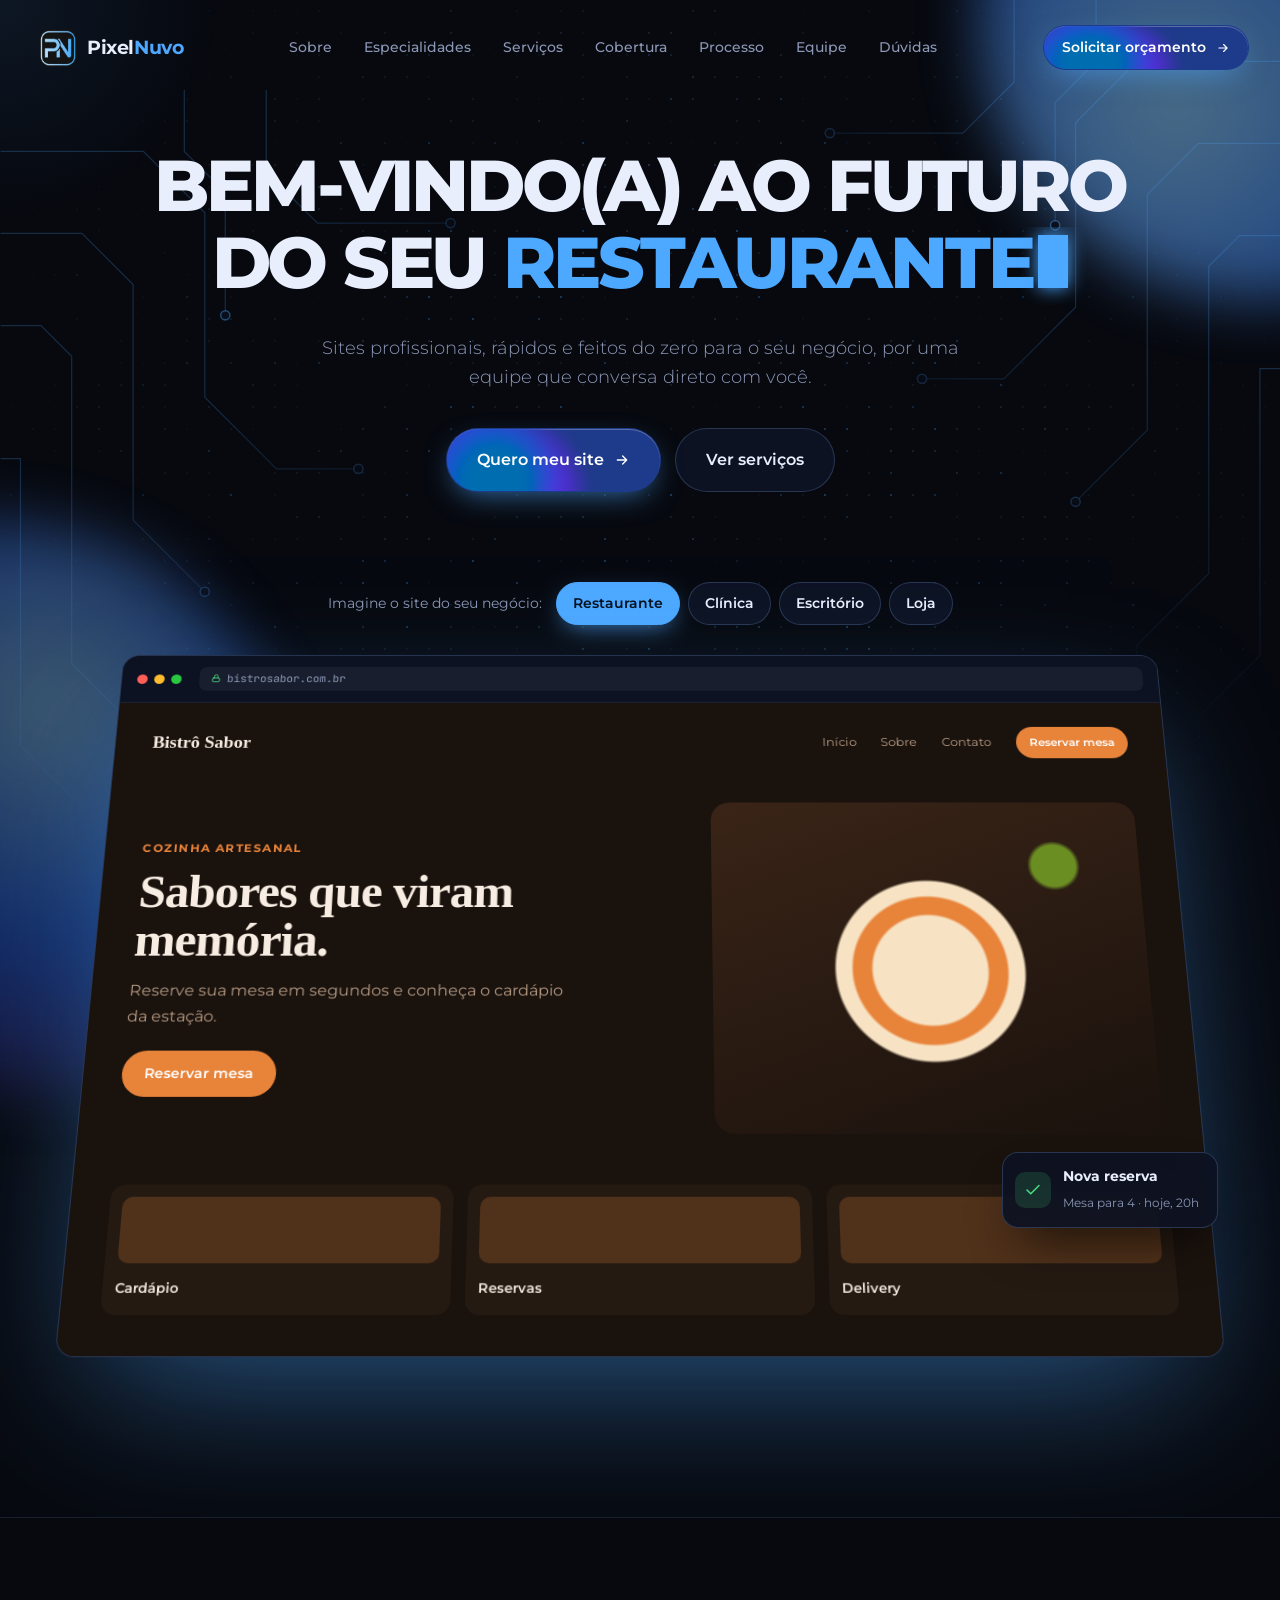
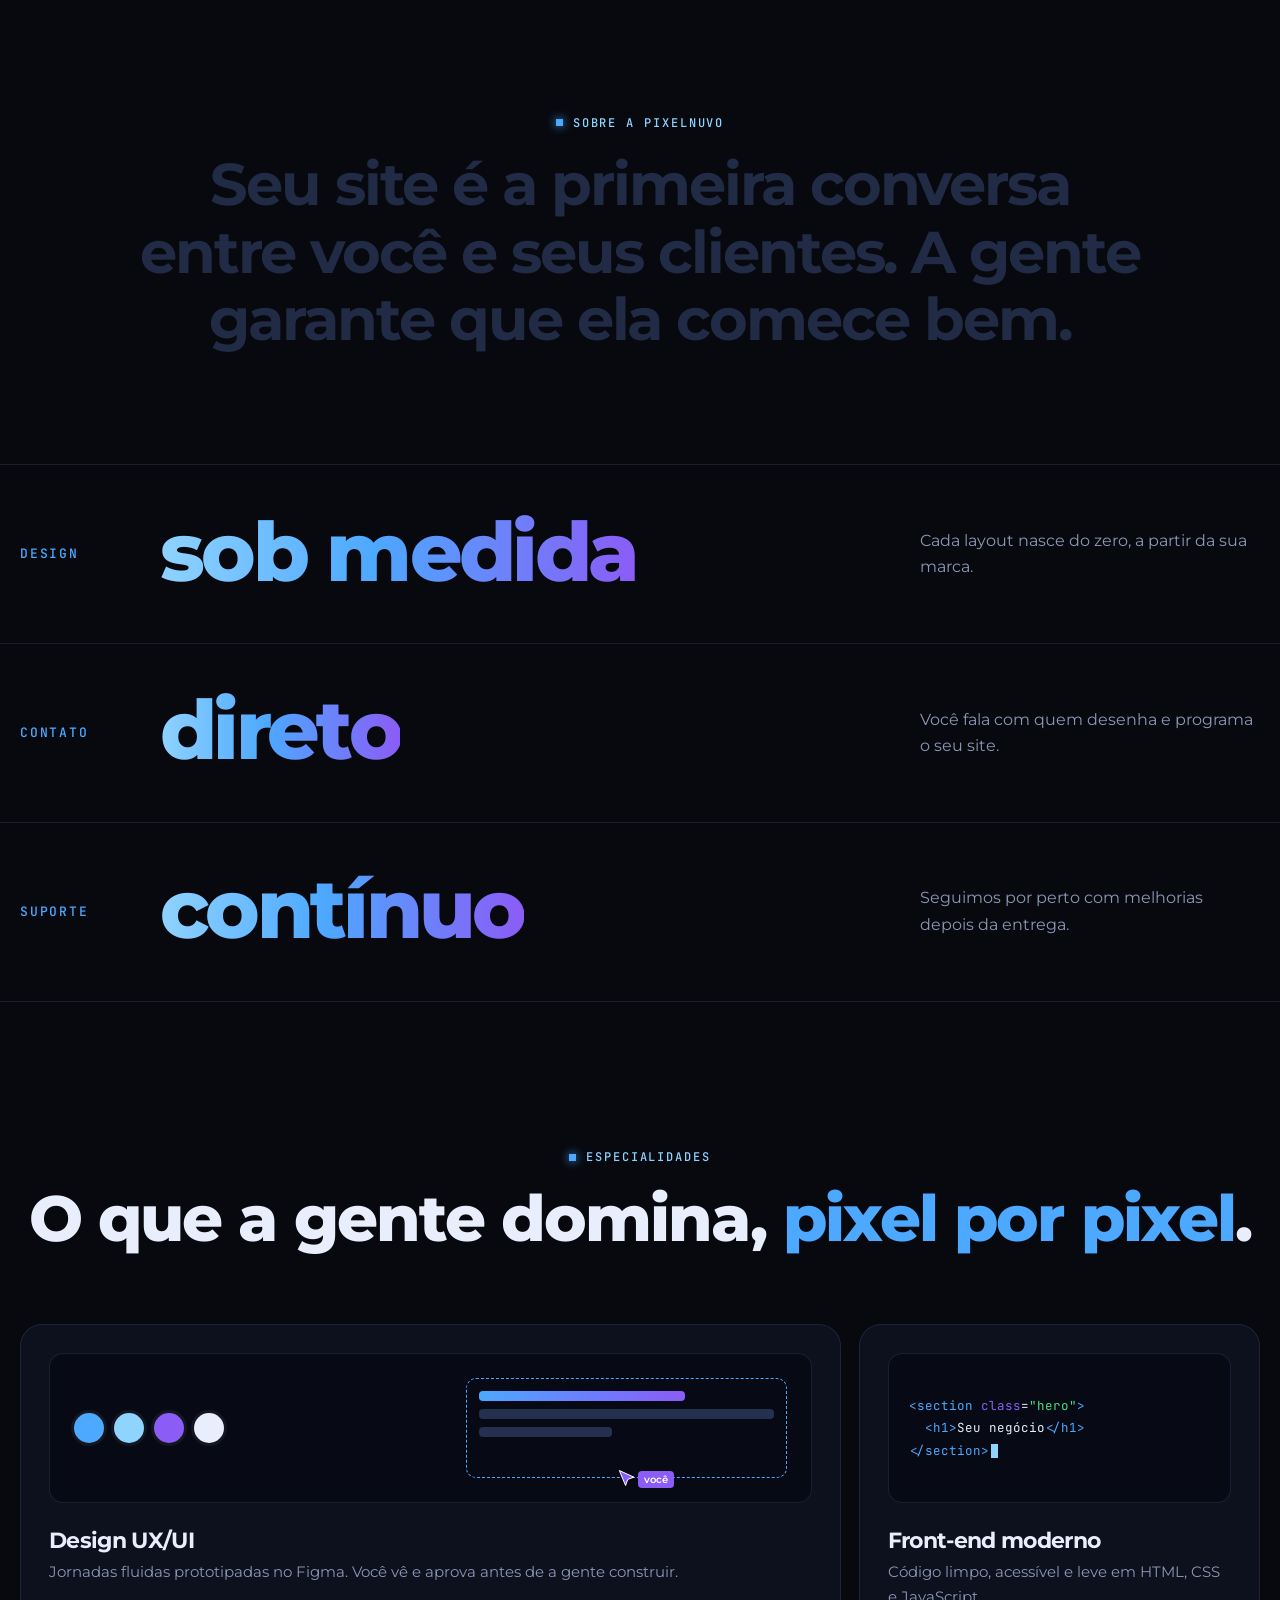
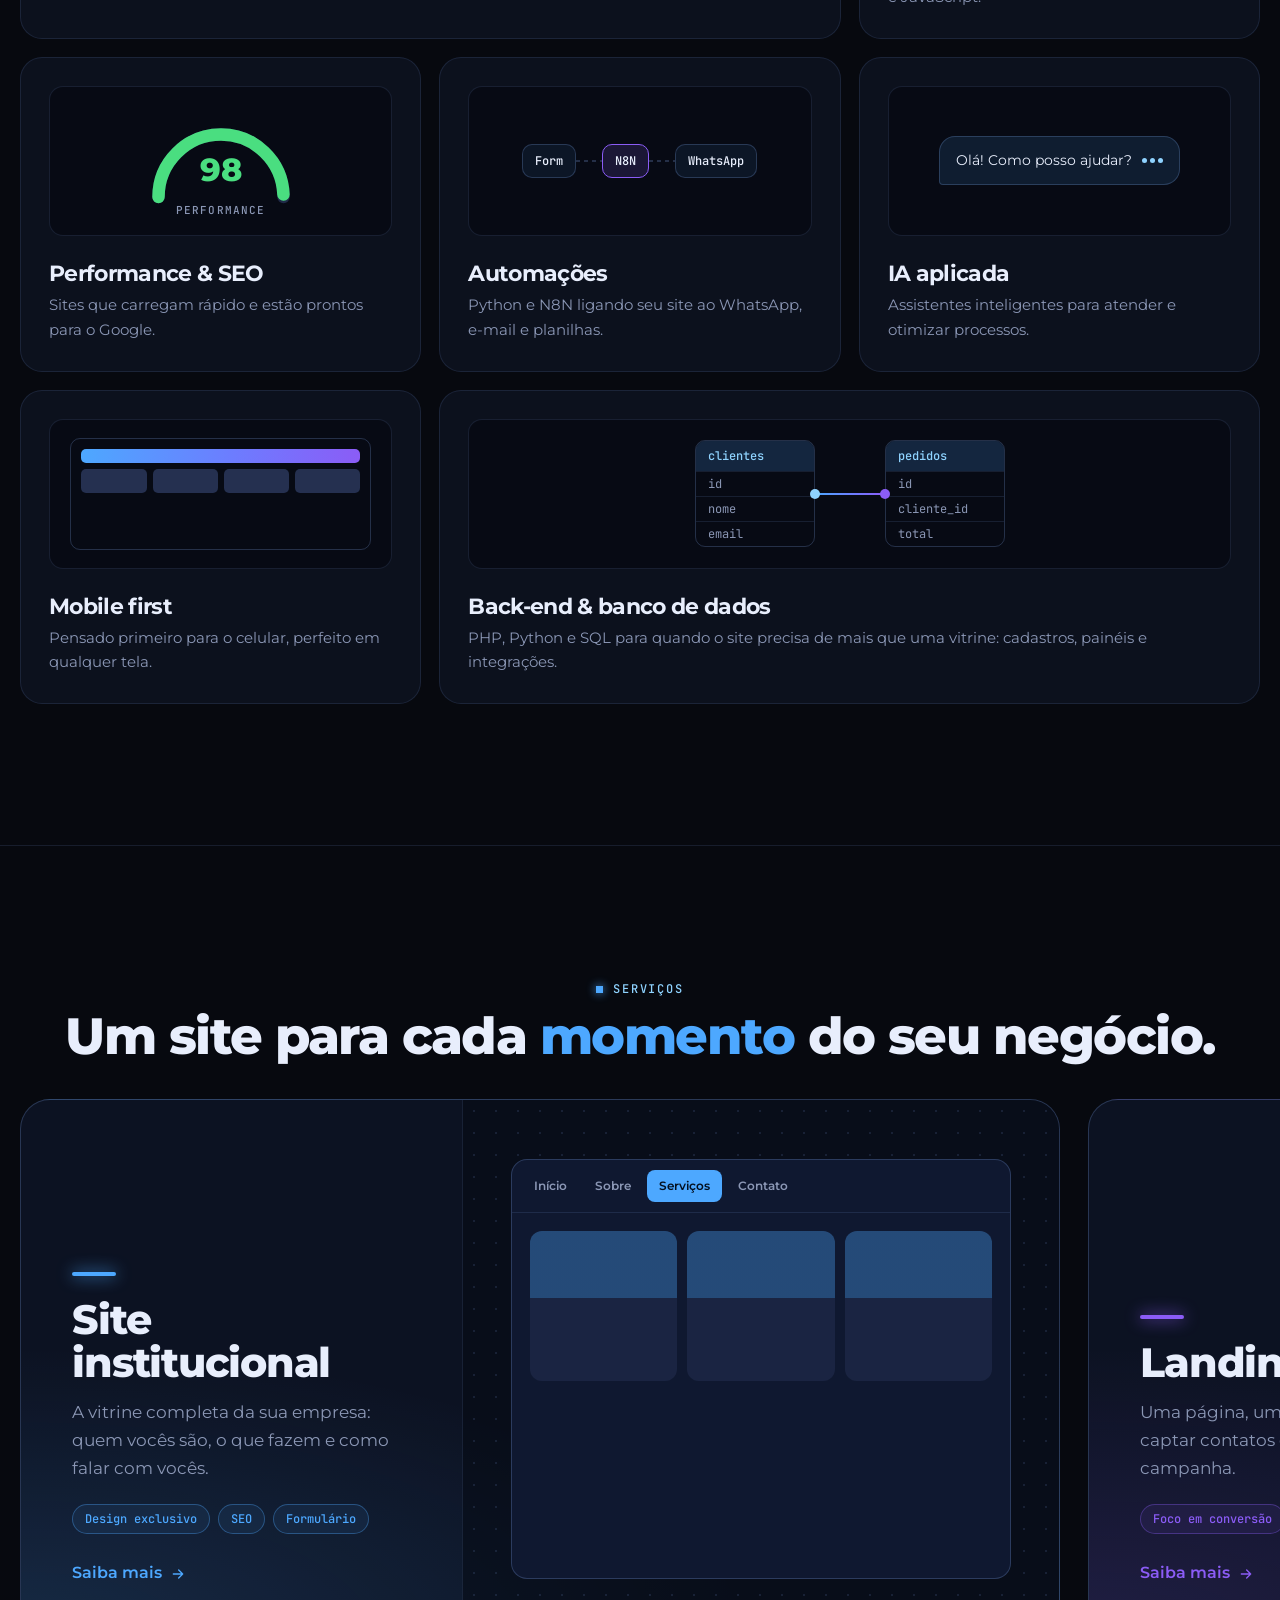
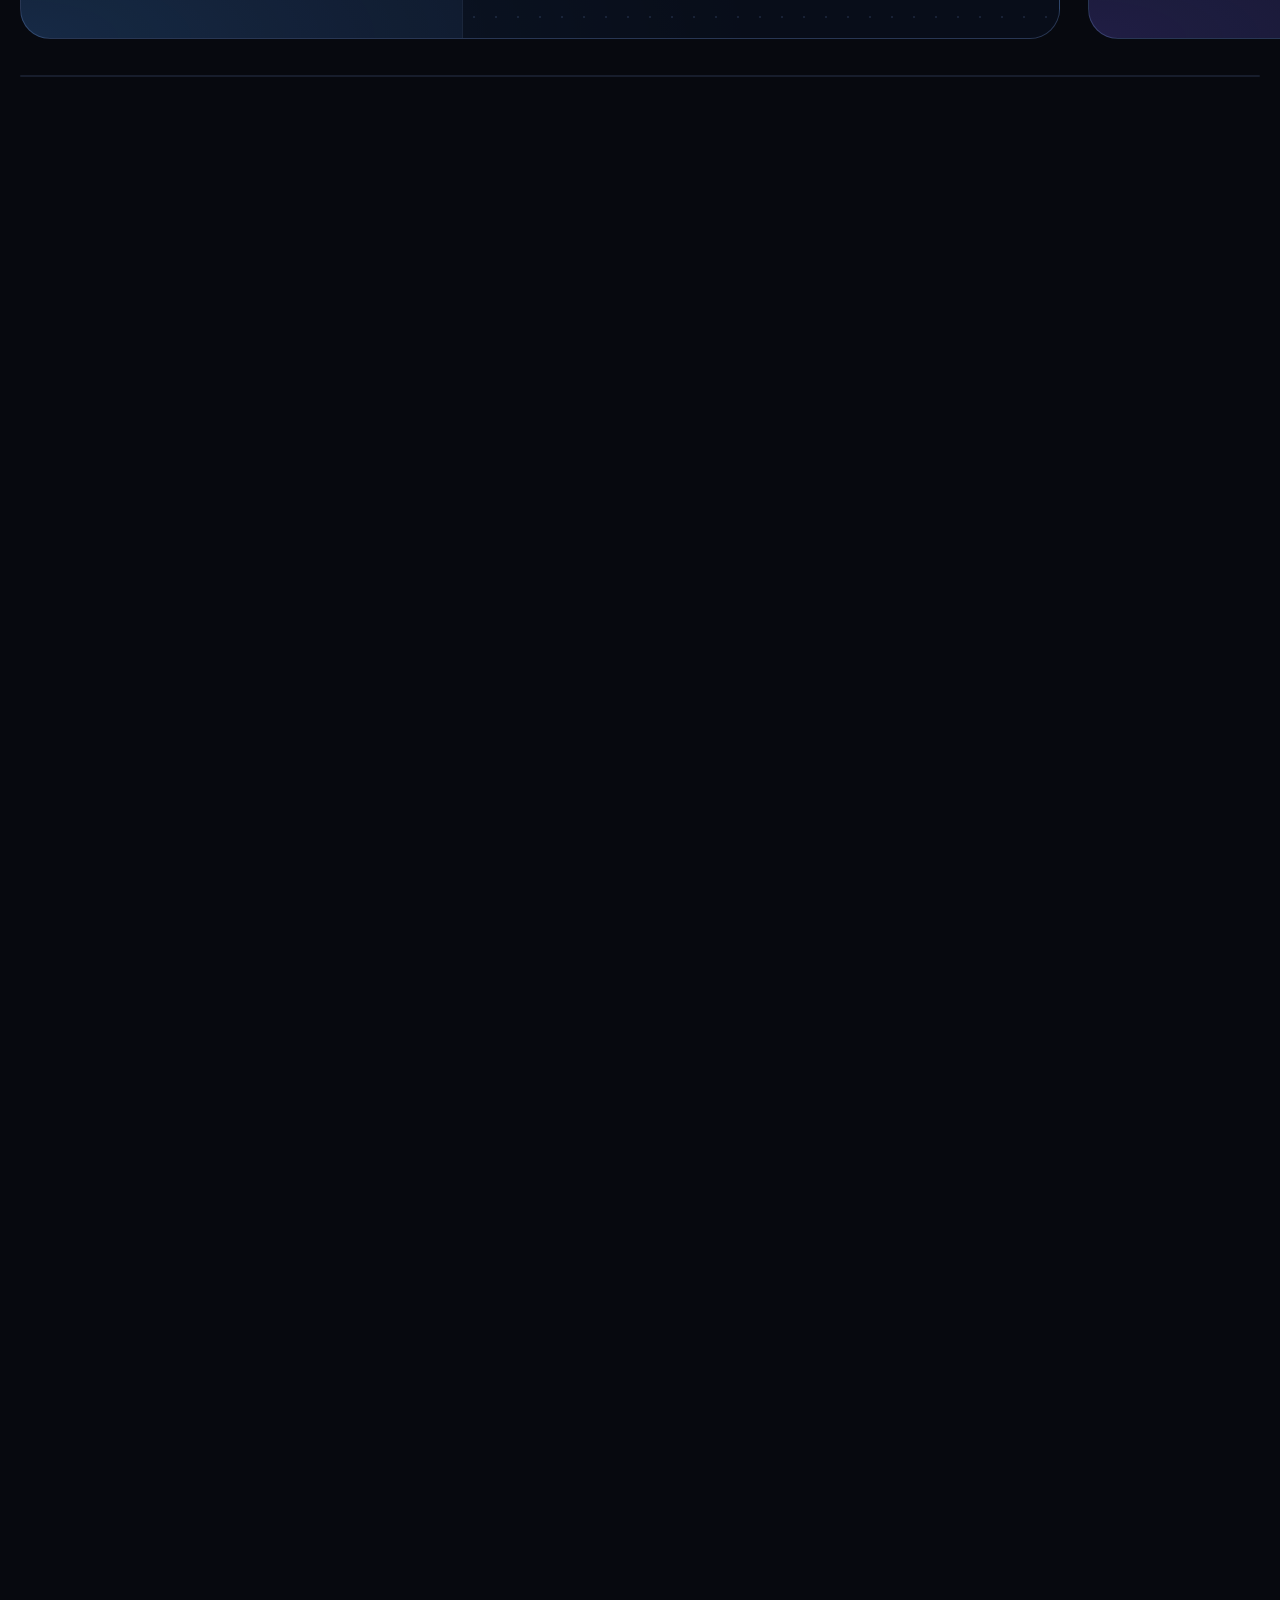
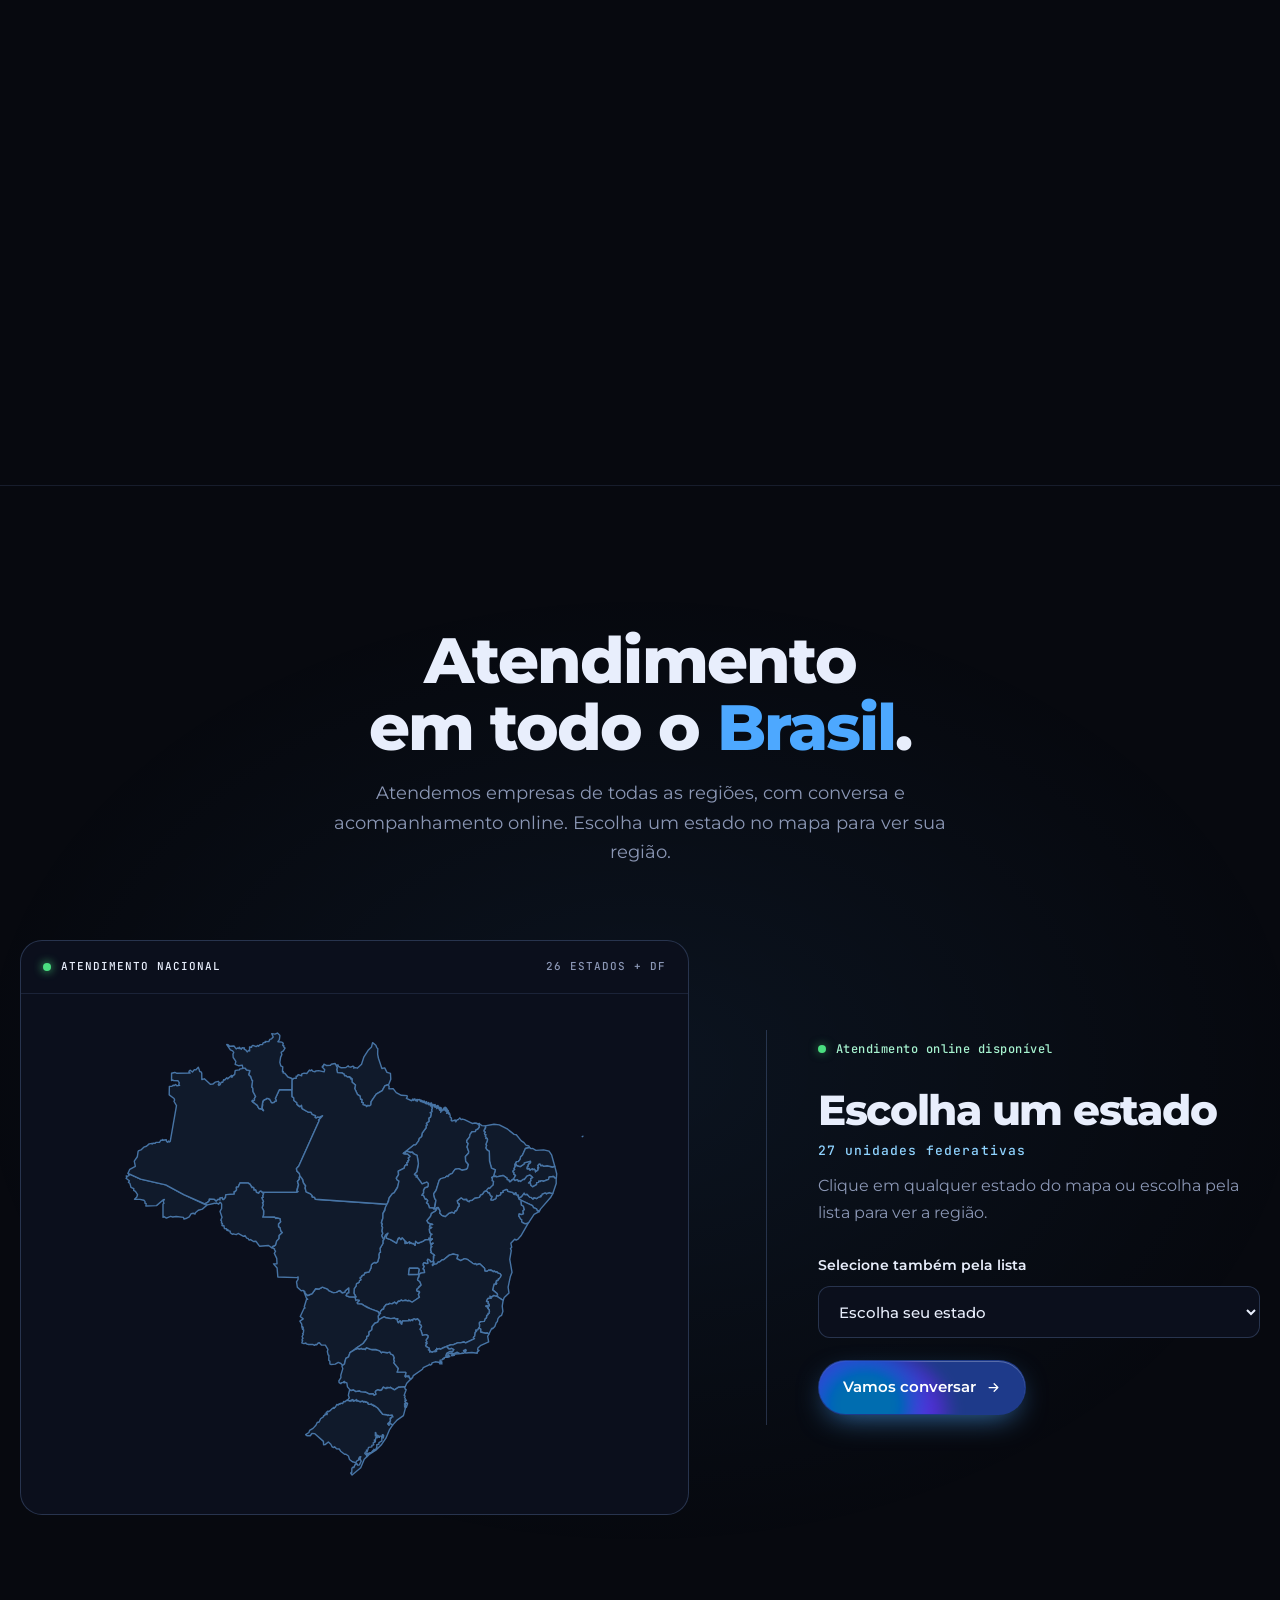
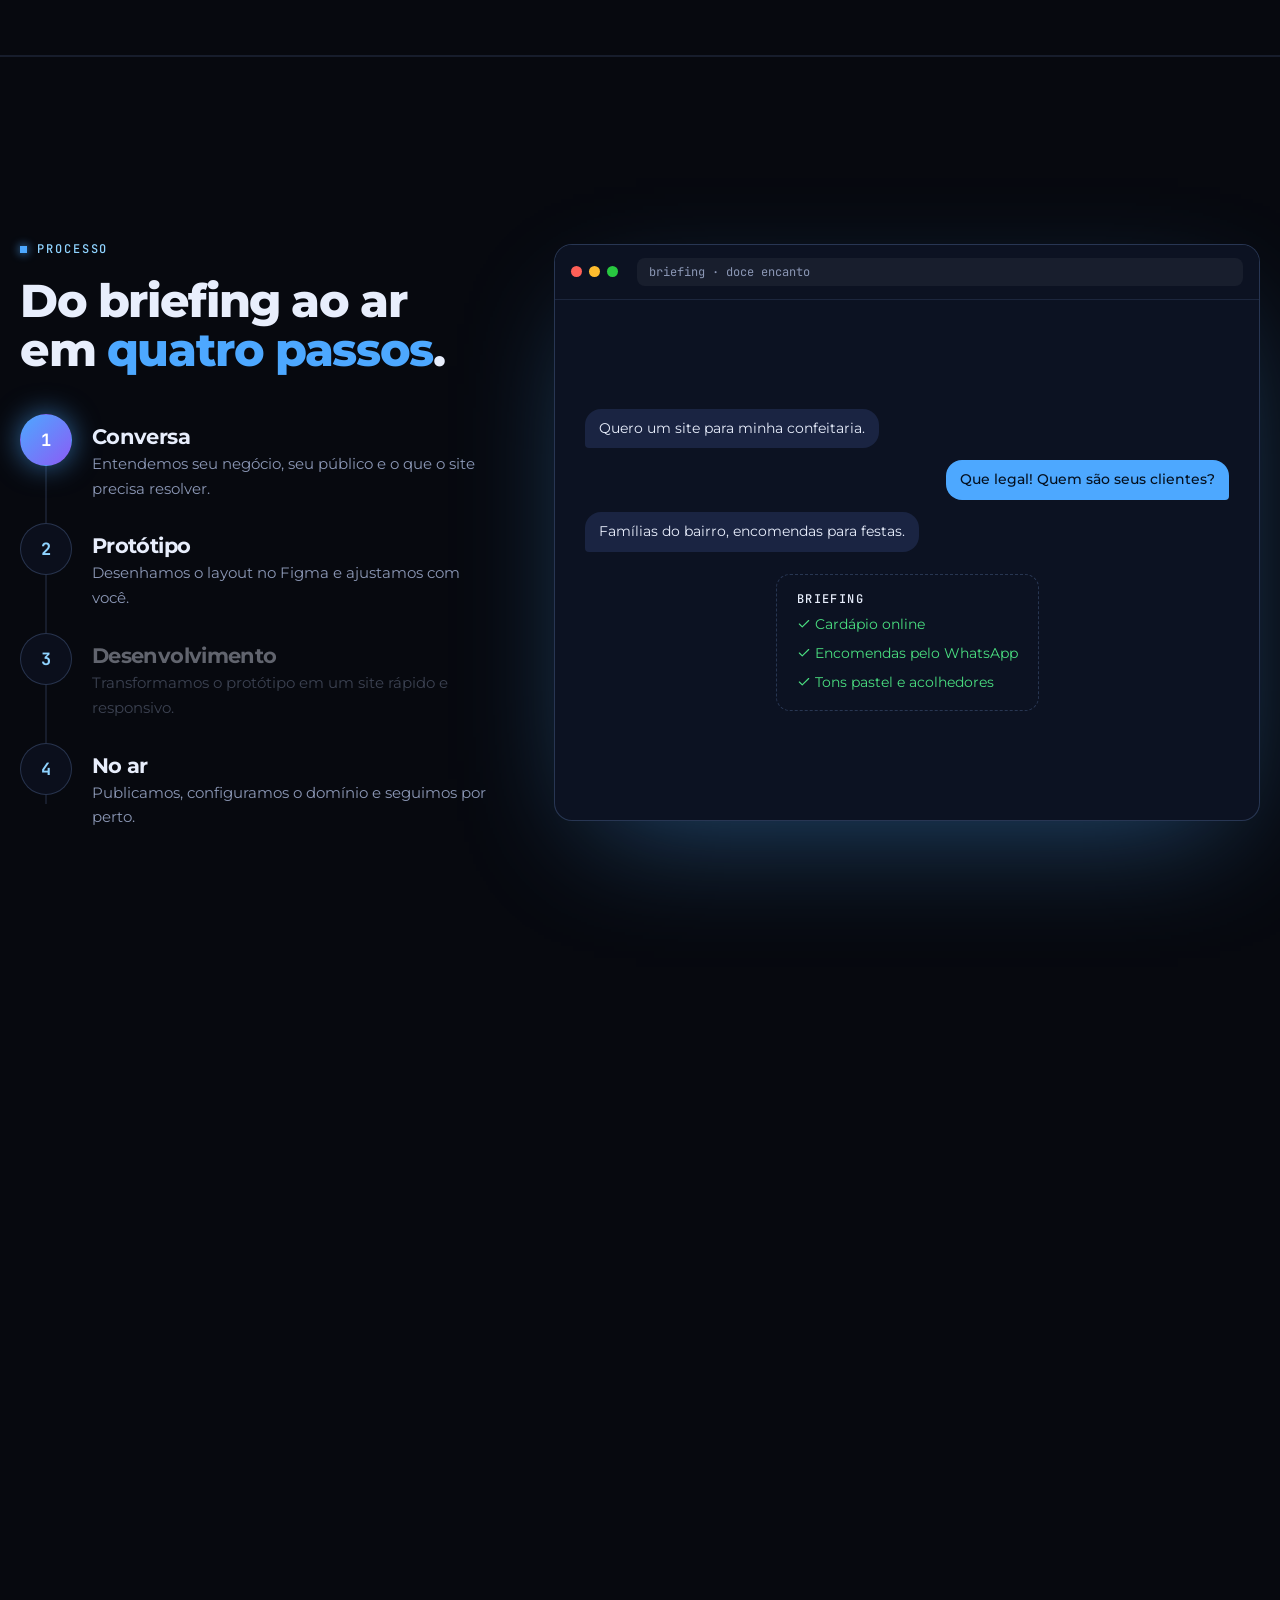
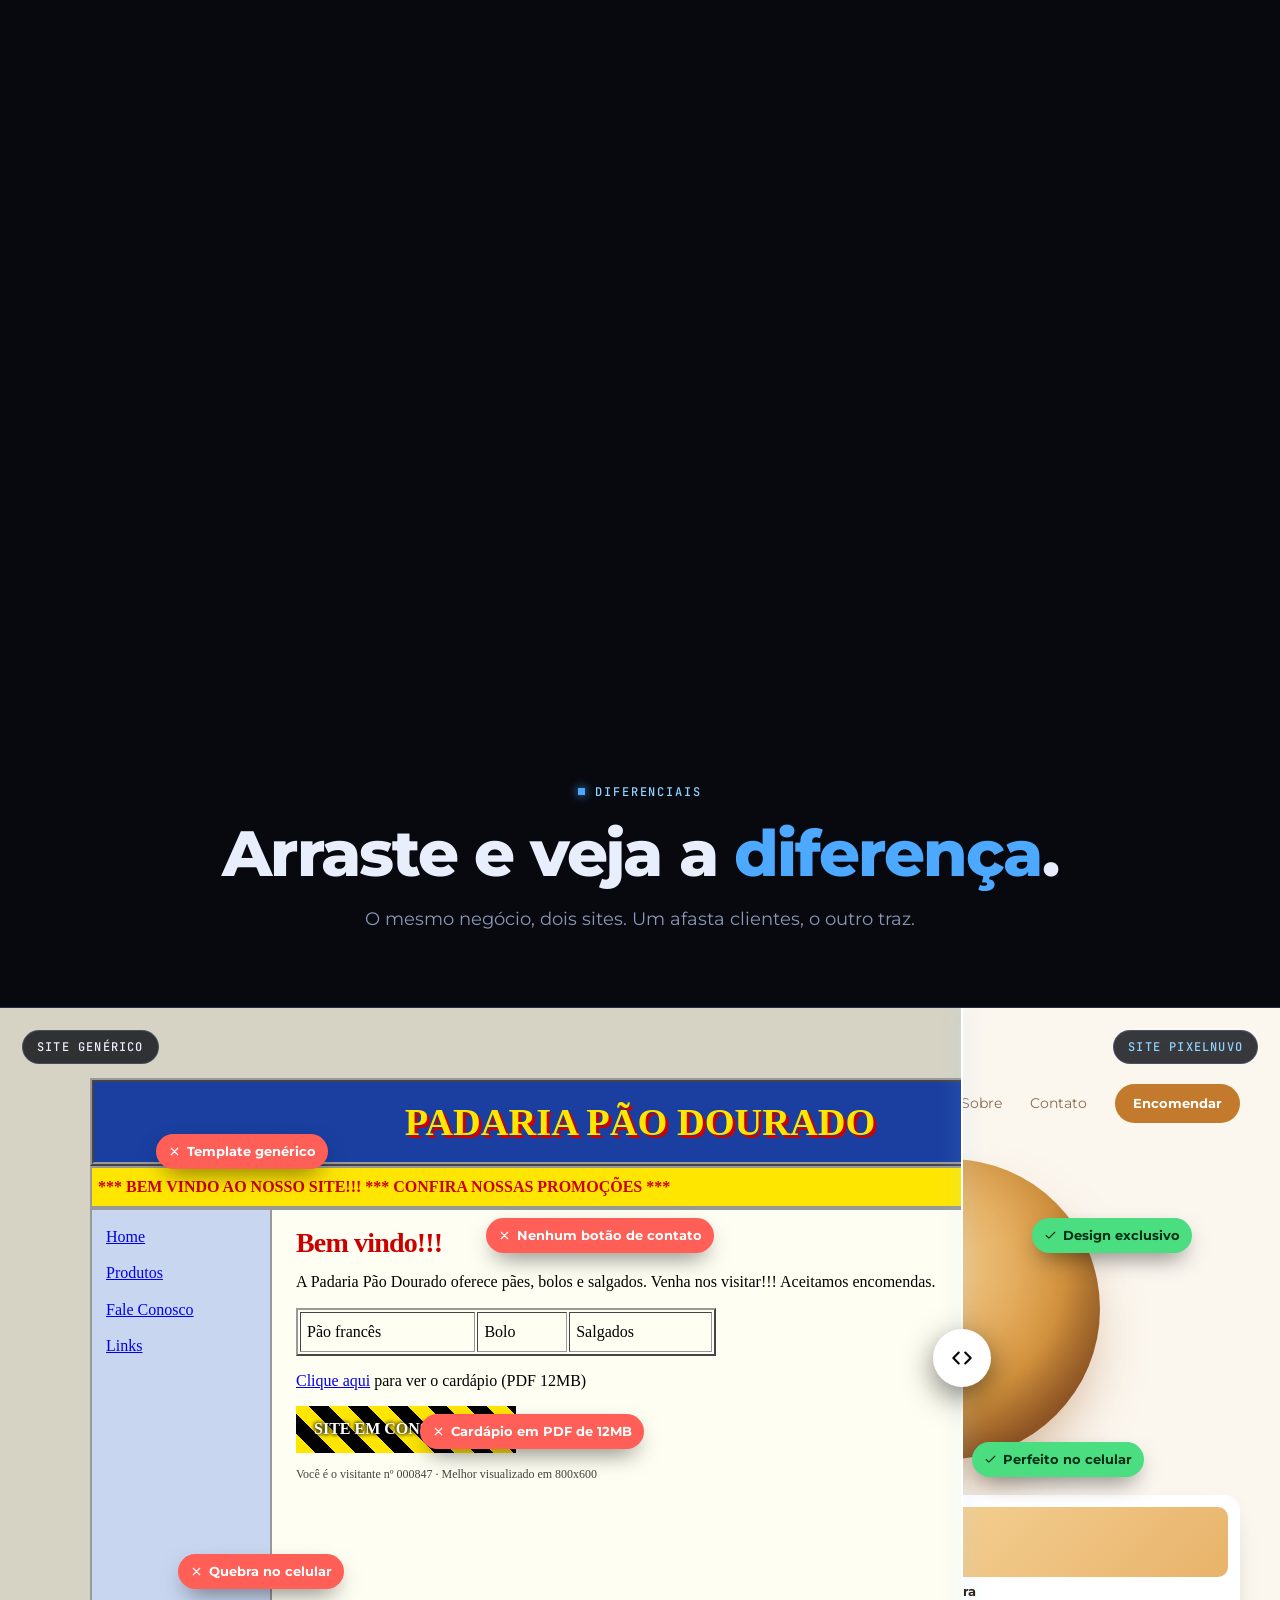
==== commit f19b1223: "ajustei as imagem" ====
--- a/index.html
+++ b/index.html
@@ -498,8 +498,8 @@
         <p class="section__sub reveal">Design, desenvolvimento, infraestrutura e atendimento: conheça quem faz cada projeto acontecer.</p>
       </header>
       <div class="crew reveal">
-        <article class="mate is-open">
-          <div class="mate__photo"><img src="assets/patryck.webp" alt="Foto de Patryck Geovany" loading="lazy" width="380" height="452"></div>
+        <article class="mate mate--patryck is-open">
+          <div class="mate__photo"><img class="mate__photo--patryck" src="assets/patryck.webp" alt="Foto de Patryck Geovany" loading="lazy" width="380" height="452"></div>
           <button type="button" class="mate__tab" aria-expanded="true" aria-controls="mate-1"><span><b>Patryck Geovany Tavares e Oliveira</b><small>Front-end &amp; UX/UI</small></span></button>
           <div class="mate__body" id="mate-1">
             <p class="mate__role">Front-end Developer &amp; UX/UI Designer</p>
@@ -515,8 +515,8 @@
             </div>
           </div>
         </article>
-        <article class="mate">
-          <div class="mate__photo"><img src="assets/marcelo.webp" alt="Foto de Marcelo Saraiva" loading="lazy" width="382" height="450"></div>
+        <article class="mate mate--marcelo">
+          <div class="mate__photo"><img class="mate__photo--marcelo" src="assets/marcelo.webp" alt="Foto de Marcelo Saraiva" loading="lazy" width="382" height="450"></div>
           <button type="button" class="mate__tab" aria-expanded="false" aria-controls="mate-2"><span><b>Marcelo Saraiva</b><small>Suporte &amp; Sites</small></span></button>
           <div class="mate__body" id="mate-2">
             <p class="mate__role">Suporte &amp; Desenvolvedor de Sites</p>
@@ -532,8 +532,8 @@
             </div>
           </div>
         </article>
-        <article class="mate">
-          <div class="mate__photo"><img src="assets/hemanuel.webp" alt="Foto de Hemanuel Antunes" loading="lazy" width="382" height="450"></div>
+        <article class="mate mate--hemanuel">
+          <div class="mate__photo"><img class="mate__photo--hemanuel" src="assets/hemanuel.webp" alt="Foto de Hemanuel Antunes" loading="lazy" width="382" height="450"></div>
           <button type="button" class="mate__tab" aria-expanded="false" aria-controls="mate-3"><span><b>Hemanuel Antunes</b><small>Front-end &amp; UX/UI</small></span></button>
           <div class="mate__body" id="mate-3">
             <p class="mate__role">Front-end Developer &amp; UX/UI Designer</p>
--- a/style/style.css
+++ b/style/style.css
@@ -621,12 +621,16 @@
 .team { background: radial-gradient(ellipse 70% 50% at 50% 70%, rgba(139, 92, 246, .1), transparent); border-top: 1px solid var(--line); }
 .crew { display: grid; grid-template-columns: repeat(3, minmax(0, 1fr)); align-items: start; gap: 22px; width: min(1400px, 100% - 32px); margin: 0 auto; }
 .mate { position: relative; display: grid; grid-template-rows: 200px auto auto; min-width: 0; overflow: hidden; border: 1px solid var(--line-2); border-radius: 20px; background: linear-gradient(180deg, #0f1629, #0d0f24 70%, #11152a); transition: border-color .3s, background .3s; }
+.mate--patryck, .mate--marcelo, .mate--hemanuel { grid-template-rows: clamp(320px, 24vw, 350px) auto auto; }
 .mate--eduardo { grid-template-rows: clamp(280px, 22vw, 320px) auto auto; }
 .mate.is-open { border-color: rgba(77, 168, 255, .55); }
 .mate::after { content: ""; position: absolute; left: 0; right: 0; bottom: 0; height: 3px; background: var(--grad); opacity: .75; pointer-events: none; }
 .mate__photo { position: relative; min-width: 0; overflow: hidden; background: #101a2b; }
 .mate__photo img, .mate__portrait { width: 100%; height: 100%; }
 .mate__photo img { object-fit: cover; object-position: center 38%; }
+.mate__photo img.mate__photo--patryck { object-position: center top; filter: brightness(1.03) contrast(1.06) saturate(1.04); }
+.mate__photo img.mate__photo--marcelo { object-position: center top; filter: brightness(1.04) contrast(1.08) saturate(1.04); }
+.mate__photo img.mate__photo--hemanuel { object-position: center top; filter: brightness(1.03) contrast(1.08) saturate(1.03); }
 .mate__photo img.mate__photo--eduardo { object-position: center top; }
 .mate__portrait { position: absolute; inset: 0; display: grid; place-items: center; overflow: hidden; background: radial-gradient(ellipse at 50% 40%, color-mix(in srgb, var(--portrait-accent) 30%, #101a2b), #101a2b 74%); color: color-mix(in srgb, var(--portrait-accent) 78%, white); font-size: clamp(76px, 9vw, 118px); font-weight: 800; line-height: 1; letter-spacing: -.09em; text-shadow: 0 12px 42px color-mix(in srgb, var(--portrait-accent) 32%, transparent); }
 .mate__portrait::before { content: ""; position: absolute; inset: 14%; border: 1px solid color-mix(in srgb, var(--portrait-accent) 28%, transparent); border-radius: 50%; }
@@ -786,6 +790,7 @@
 
   .crew { grid-template-columns: repeat(2, minmax(0, 1fr)); gap: 18px; }
   .mate { grid-template-rows: 180px auto auto; }
+  .mate--patryck, .mate--marcelo, .mate--hemanuel { grid-template-rows: clamp(260px, 34vw, 310px) auto auto; }
   .mate--eduardo { grid-template-rows: clamp(230px, 34vw, 280px) auto auto; }
   .mate__tab { padding-inline: 16px; }
   .mate.is-open .mate__body { padding: 20px 16px 26px; }
@@ -794,6 +799,7 @@
   .container { width: calc(100% - 32px); }
   .crew { grid-template-columns: minmax(0, 1fr); gap: 16px; width: calc(100% - 32px); }
   .mate { grid-template-rows: 205px auto auto; }
+  .mate--patryck, .mate--marcelo, .mate--hemanuel { grid-template-rows: clamp(300px, 80vw, 340px) auto auto; }
   .mate--eduardo { grid-template-rows: clamp(230px, 60vw, 320px) auto auto; }
   .mate__tab { min-height: 76px; }
   .mate.is-open .mate__body { padding: 20px 18px 26px; }
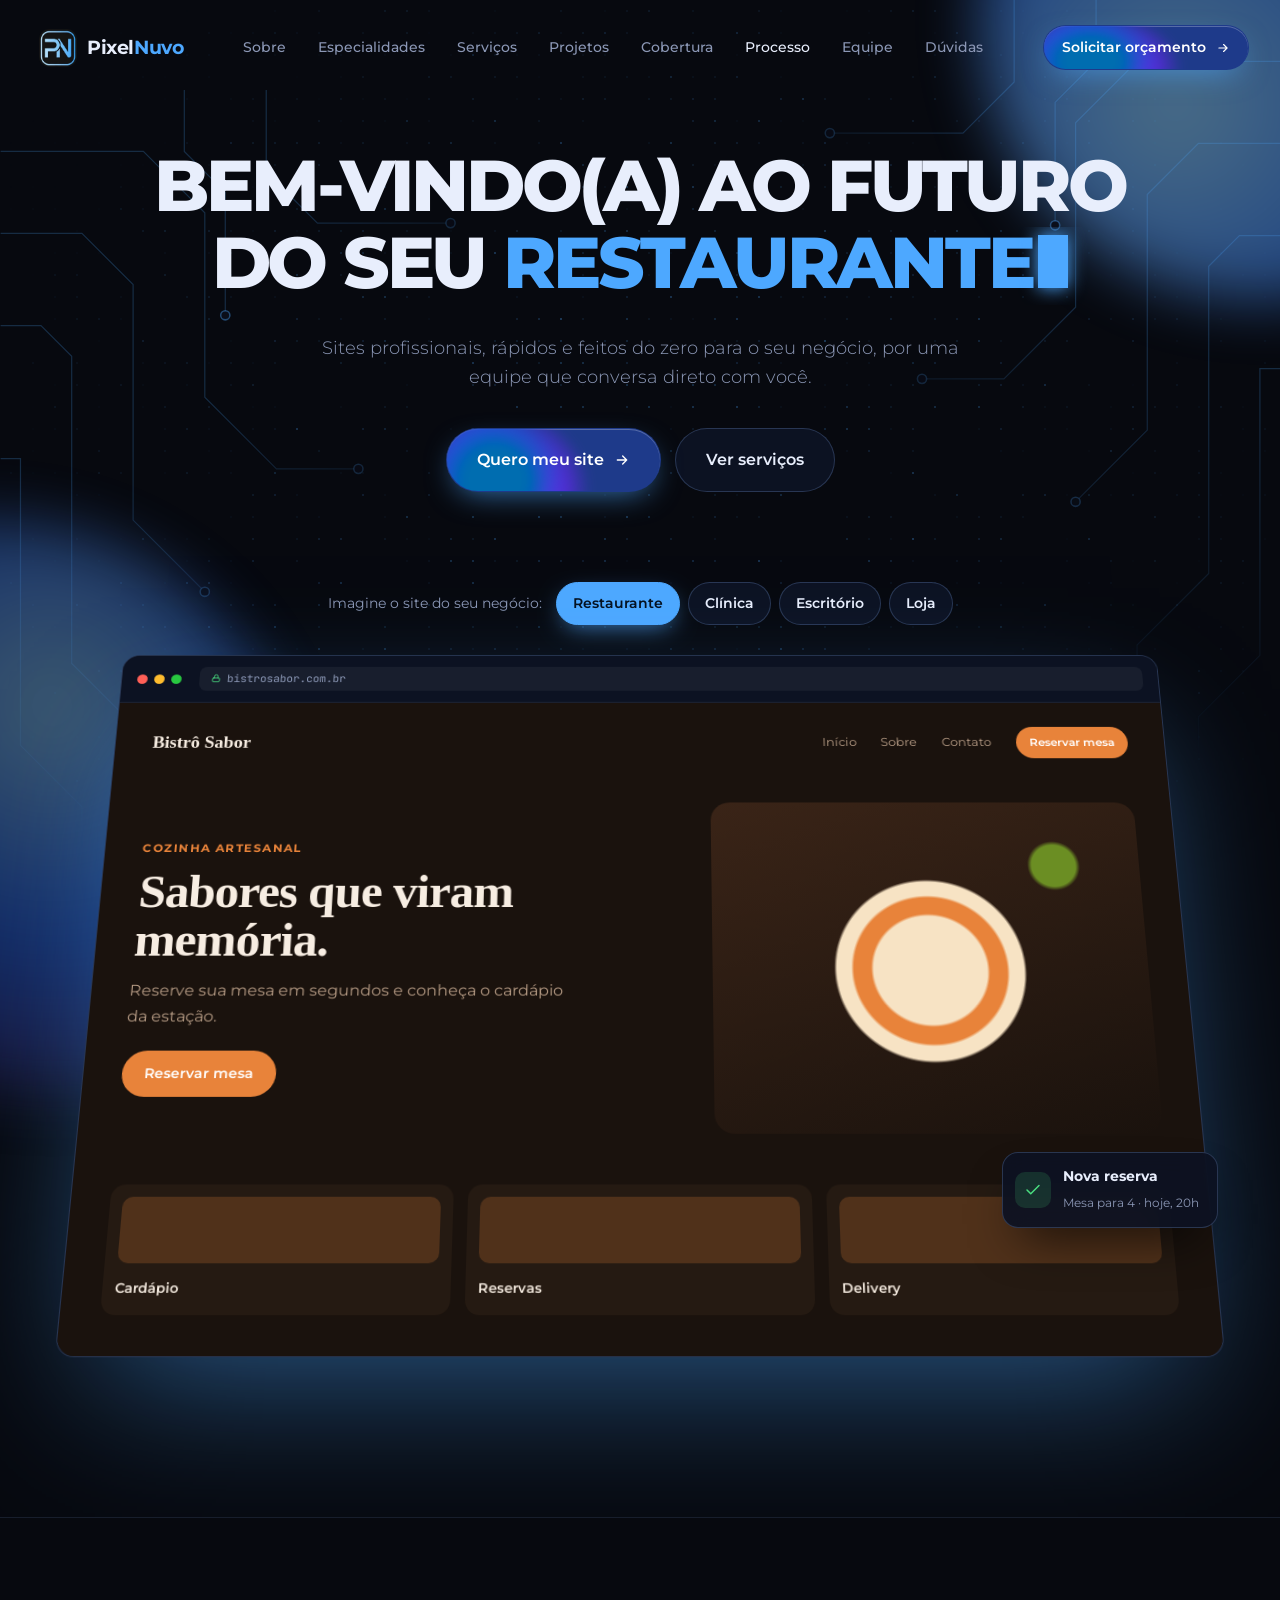
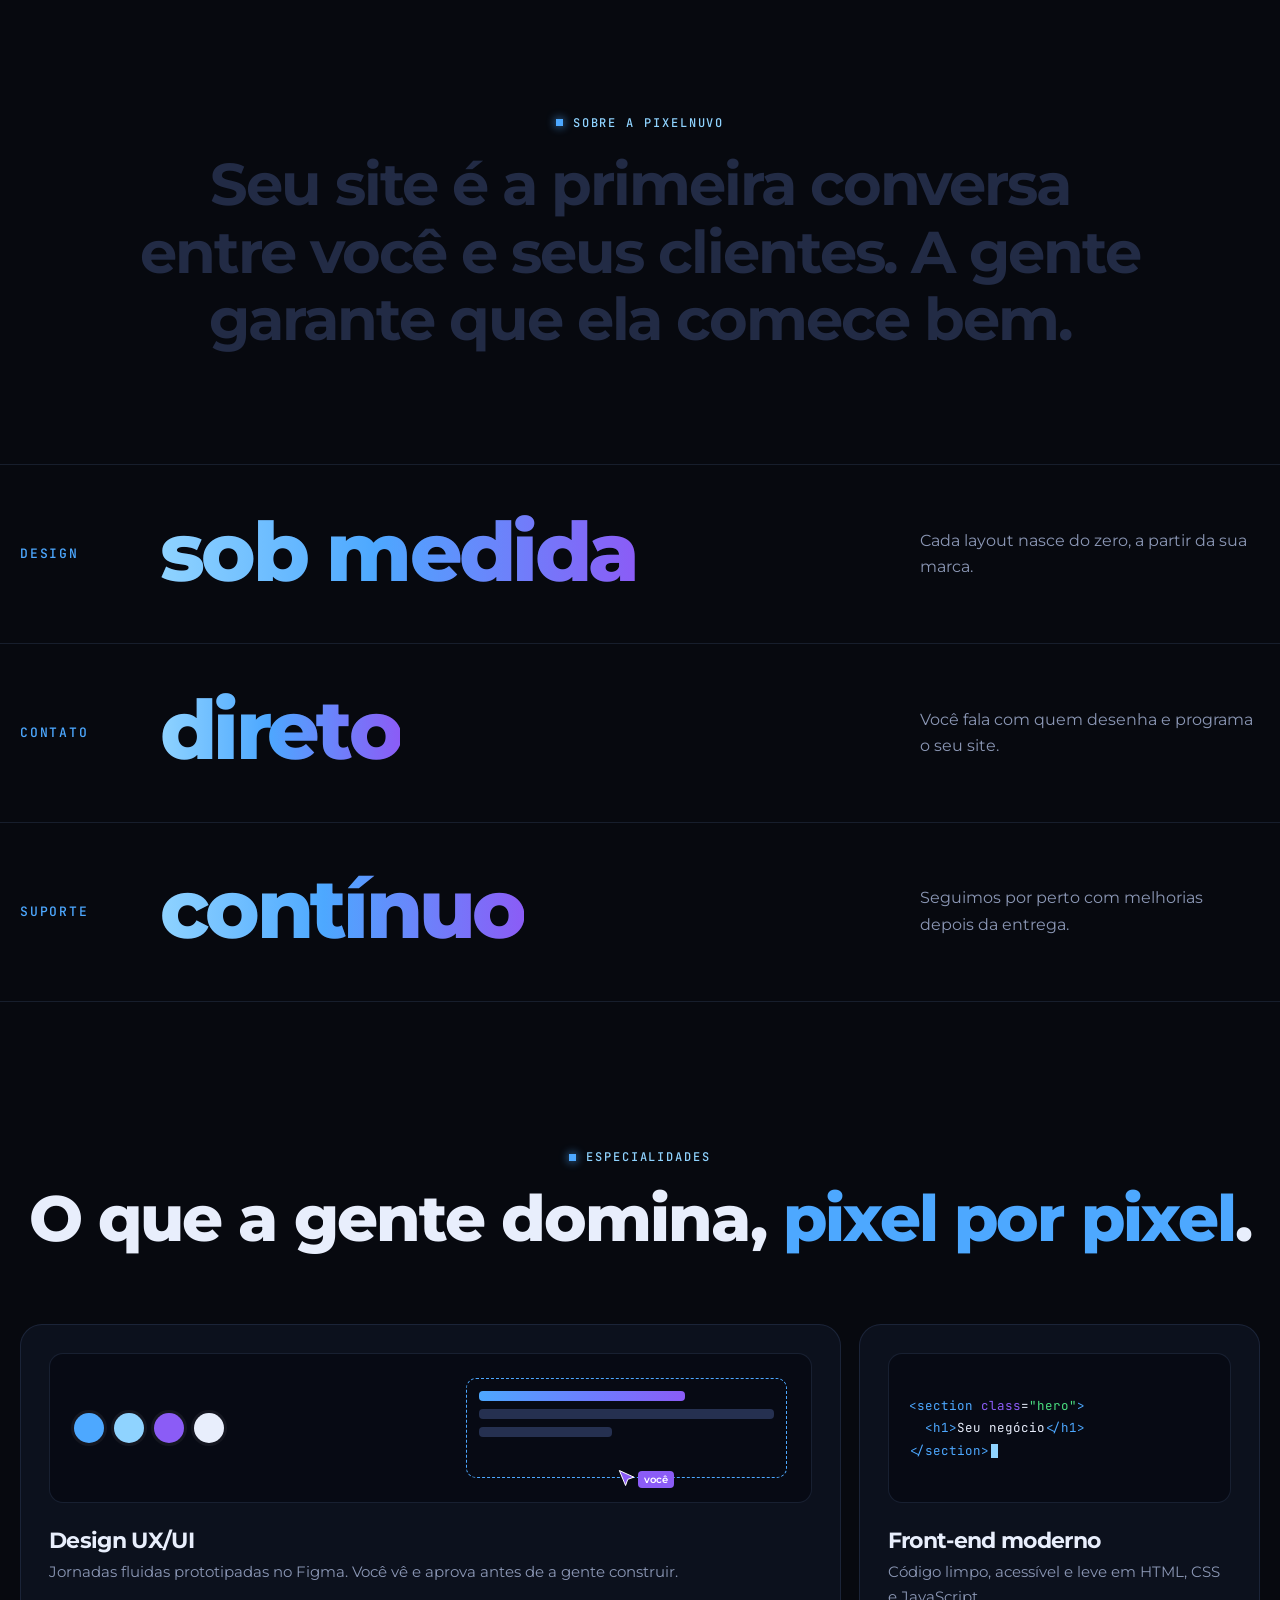
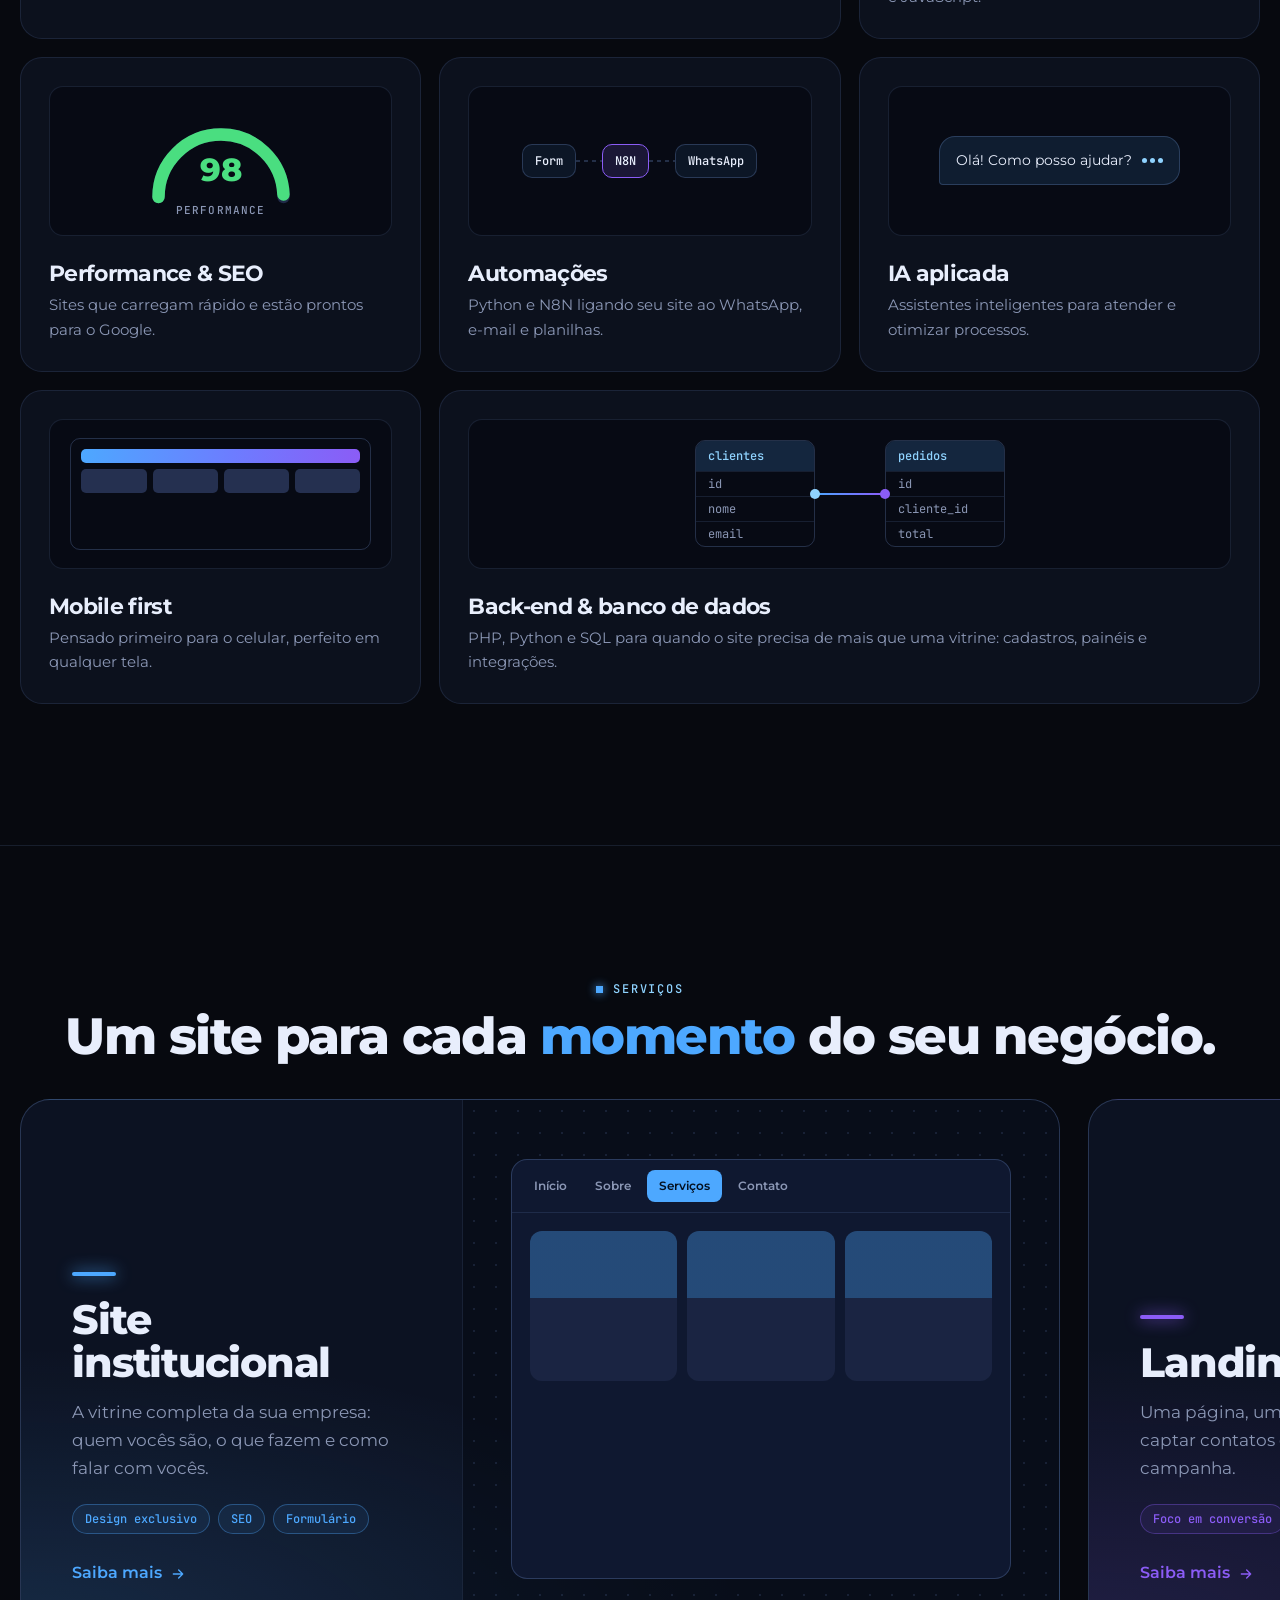
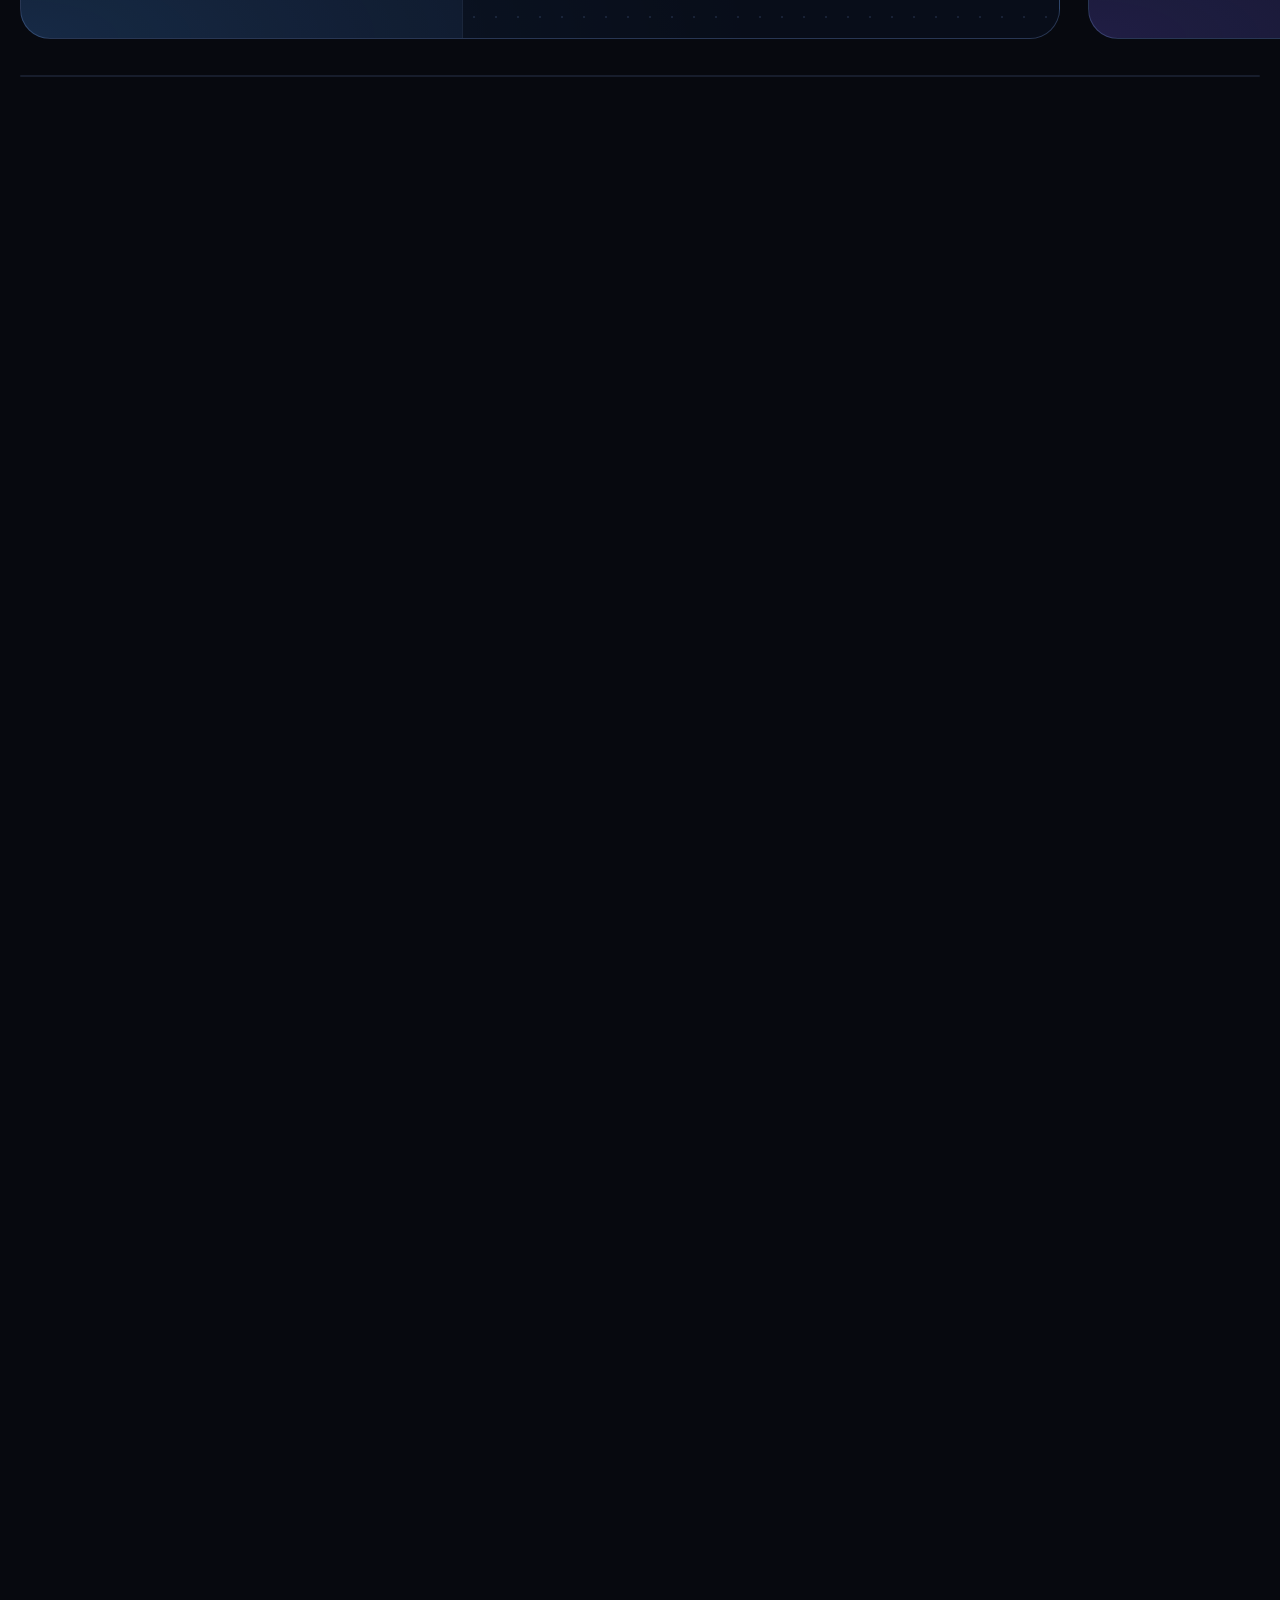
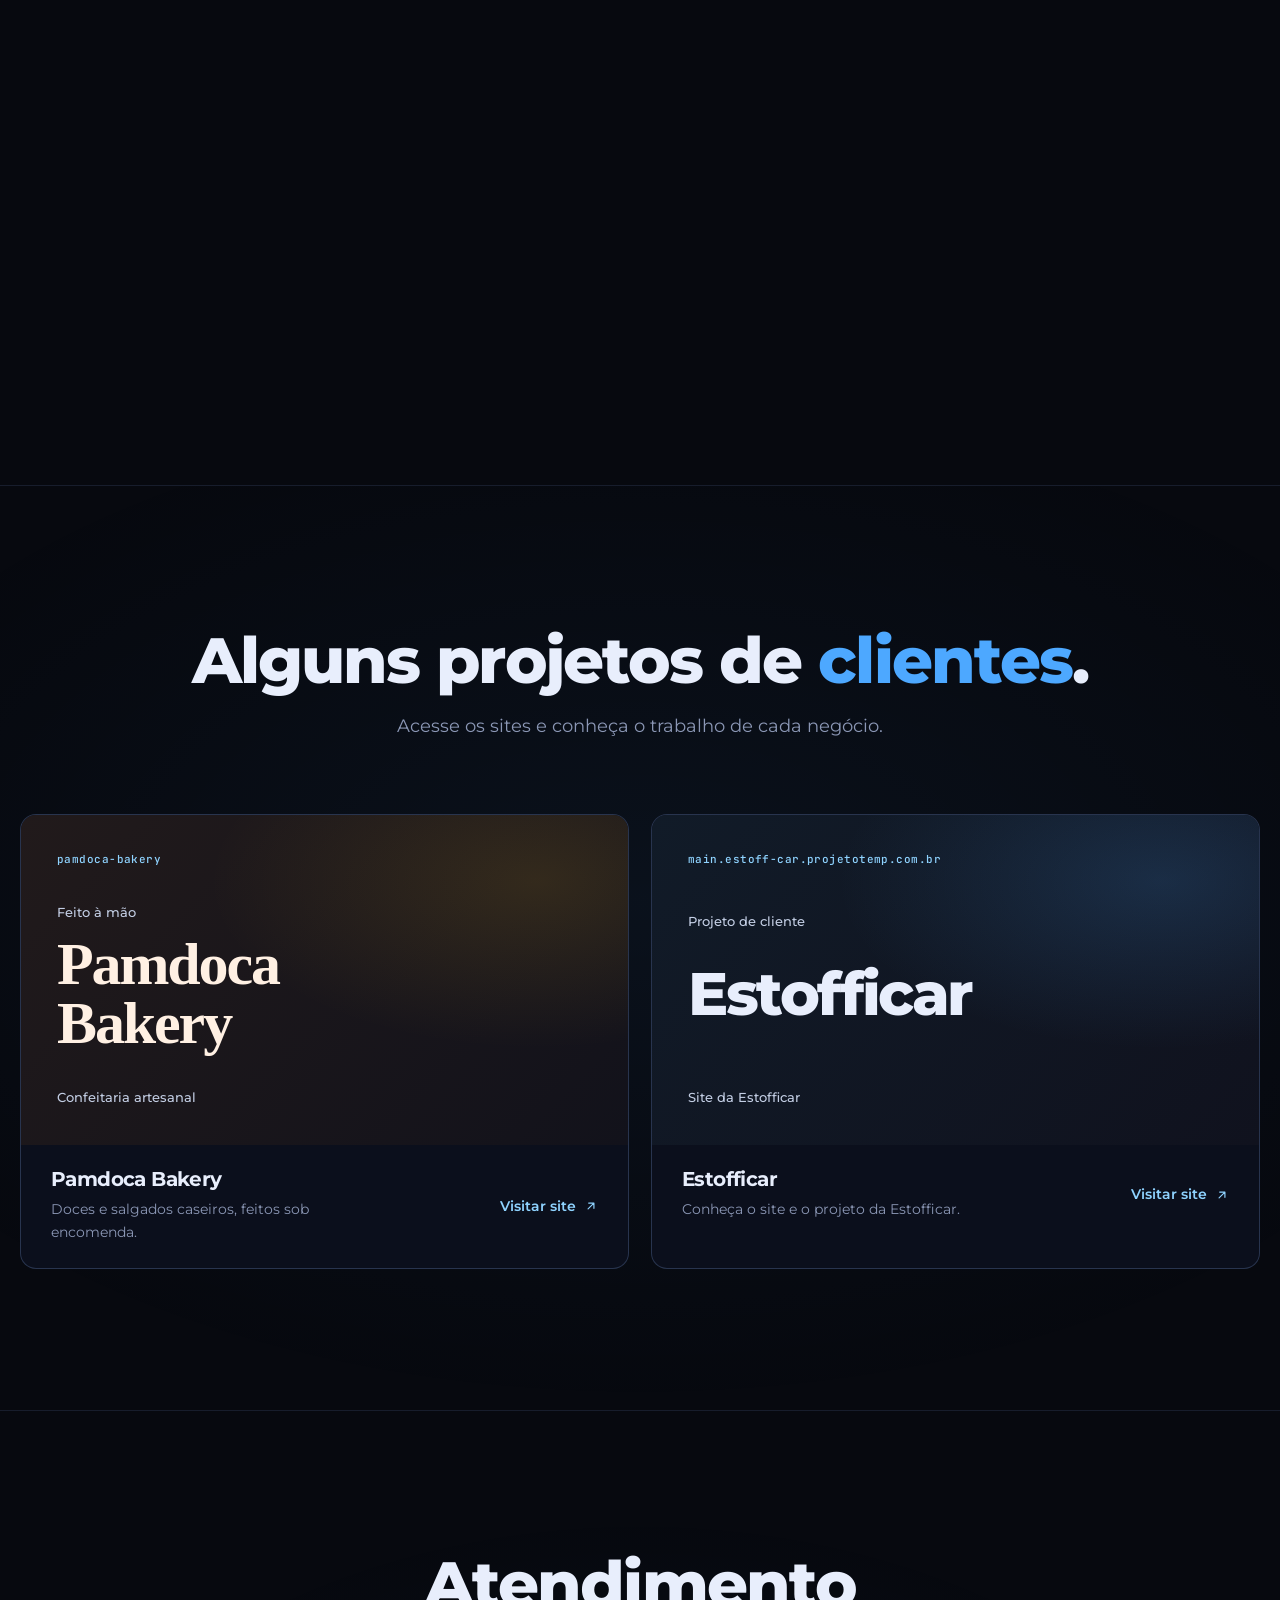
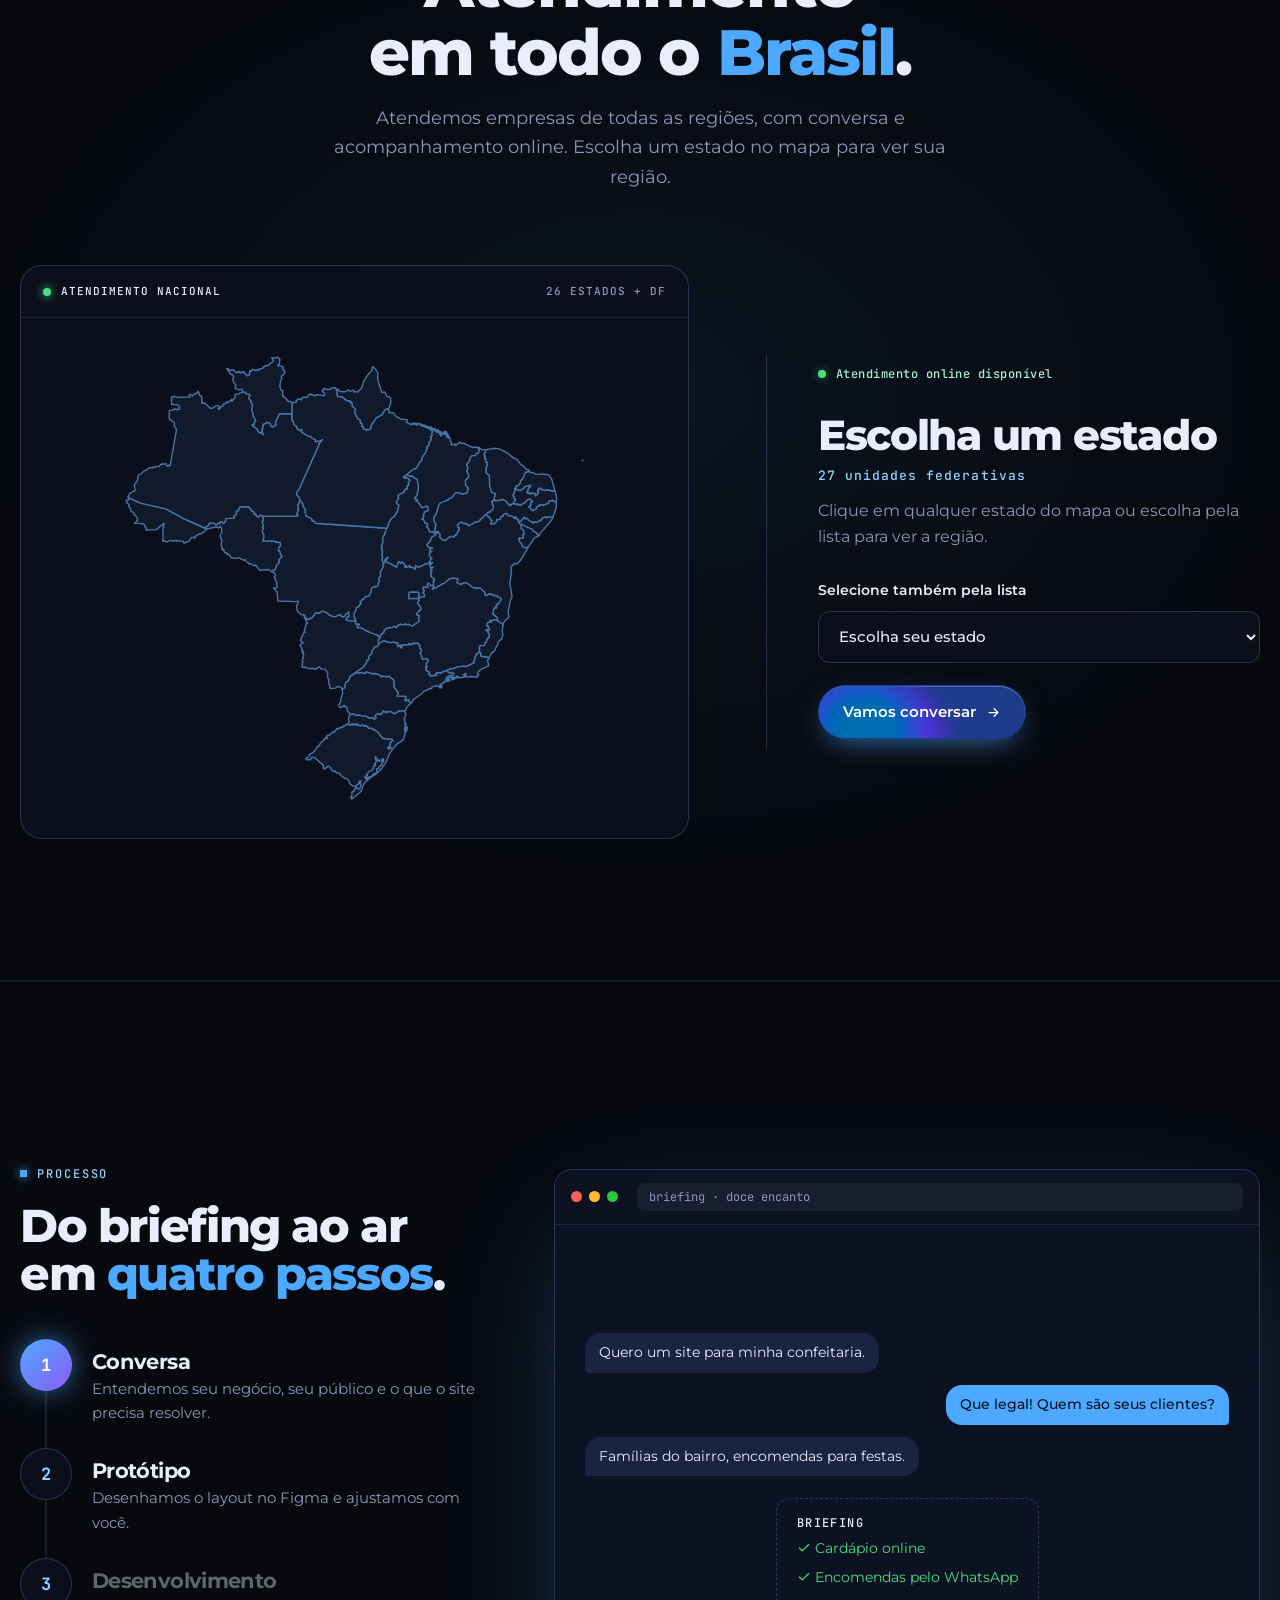
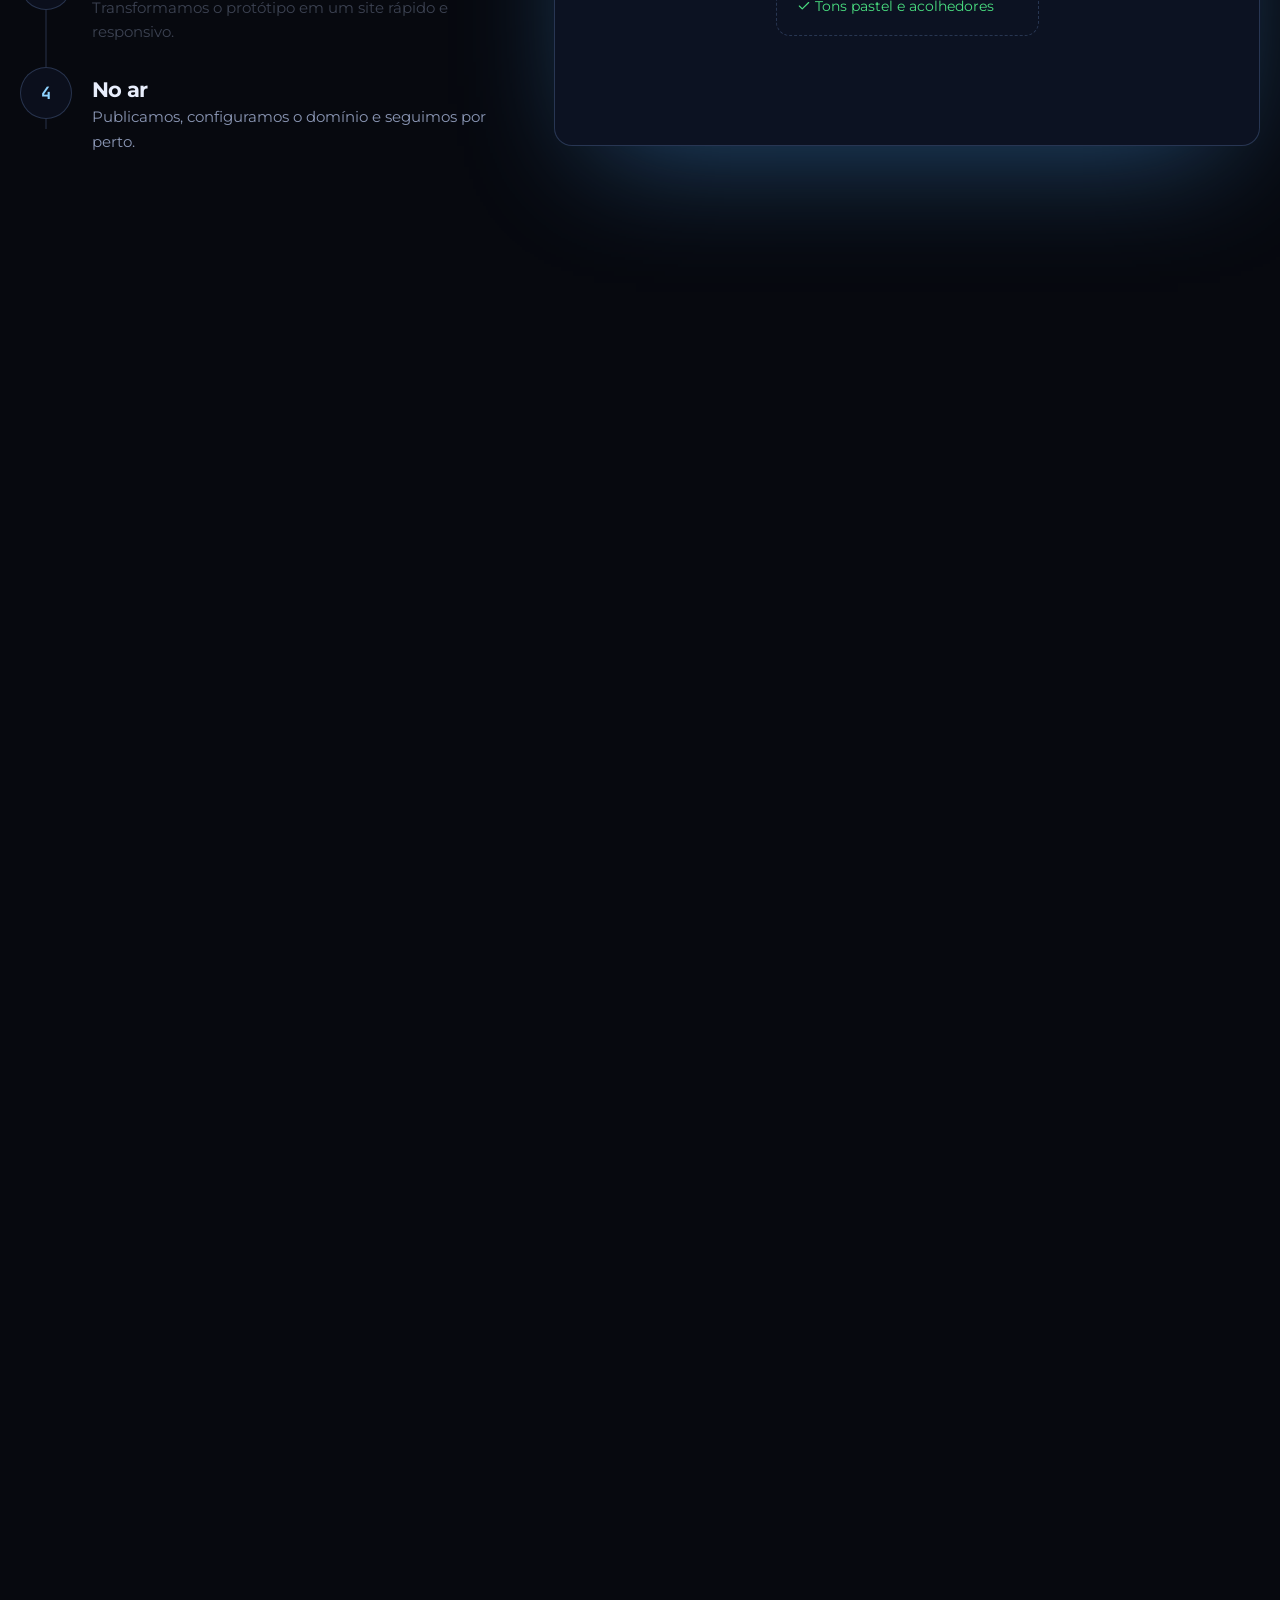
==== commit 932c33da: "adicionei sites em andamento pela pixel nuvo" ====
--- a/index.html
+++ b/index.html
@@ -39,6 +39,7 @@
       <a href="#sobre">Sobre</a>
       <a href="#especialidades">Especialidades</a>
       <a href="servicos.html">Serviços</a>
+      <a href="#projetos">Projetos</a>
       <a href="#cobertura">Cobertura</a>
       <a href="#processo">Processo</a>
       <a href="#equipe">Equipe</a>
@@ -331,6 +332,52 @@
 
         </div>
         <div class="hs__bar container" aria-hidden="true"><span></span></div>
+      </div>
+    </section>
+
+    <!-- PROJETOS DE CLIENTES -->
+    <section class="section client-projects" id="projetos">
+      <div class="container">
+        <header class="section__head">
+          <h2 class="h2 reveal">Alguns projetos de <span class="hl">clientes</span>.</h2>
+          <p class="section__sub reveal">Acesse os sites e conheça o trabalho de cada negócio.</p>
+        </header>
+        <div class="client-projects__grid">
+          <a class="client-project client-project--pamdoca reveal" href="https://patryckgtoliveira-cpu.github.io/pamdoca-bakery/" target="_blank" rel="noopener noreferrer" aria-label="Visitar o site da Pamdoca Bakery em nova aba">
+            <div class="client-project__canvas">
+              <span class="client-project__domain">pamdoca-bakery</span>
+              <div class="client-project__identity">
+                <span>Feito à mão</span>
+                <strong>Pamdoca<br>Bakery</strong>
+              </div>
+              <span class="client-project__type">Confeitaria artesanal</span>
+            </div>
+            <div class="client-project__info">
+              <div>
+                <h3>Pamdoca Bakery</h3>
+                <p>Doces e salgados caseiros, feitos sob encomenda.</p>
+              </div>
+              <span class="client-project__link">Visitar site <svg class="ic" aria-hidden="true"><use href="#i-external"/></svg></span>
+            </div>
+          </a>
+          <a class="client-project client-project--estofficar reveal" href="https://main.estoff-car.projetotemp.com.br/base.html" target="_blank" rel="noopener noreferrer" aria-label="Visitar o site da Estofficar em nova aba">
+            <div class="client-project__canvas">
+              <span class="client-project__domain">main.estoff-car.projetotemp.com.br</span>
+              <div class="client-project__identity">
+                <span>Projeto de cliente</span>
+                <strong>Estofficar</strong>
+              </div>
+              <span class="client-project__type">Site da Estofficar</span>
+            </div>
+            <div class="client-project__info">
+              <div>
+                <h3>Estofficar</h3>
+                <p>Conheça o site e o projeto da Estofficar.</p>
+              </div>
+              <span class="client-project__link">Visitar site <svg class="ic" aria-hidden="true"><use href="#i-external"/></svg></span>
+            </div>
+          </a>
+        </div>
       </div>
     </section>
 
@@ -631,7 +678,7 @@
 
   <footer class="footer">
     <nav class="footer__nav" aria-label="Rodapé">
-      <a href="#sobre">Sobre</a><a href="servicos.html">Serviços</a><a href="#cobertura">Cobertura</a><a href="#processo">Processo</a><a href="#equipe">Equipe</a><a href="#duvidas">Dúvidas</a>
+      <a href="#sobre">Sobre</a><a href="servicos.html">Serviços</a><a href="#projetos">Projetos</a><a href="#cobertura">Cobertura</a><a href="#processo">Processo</a><a href="#equipe">Equipe</a><a href="#duvidas">Dúvidas</a>
       <a href="https://www.instagram.com/pixel_nuvo/" target="_blank" rel="noopener">Instagram <svg class="ic" aria-hidden="true"><use href="#i-external"/></svg></a>
     </nav>
     <div class="footer__word" aria-hidden="true">PIXELNUVO</div>
--- a/style/style.css
+++ b/style/style.css
@@ -558,6 +558,40 @@
 .new__cards b { font-size: 13px; } .new__cards small { color: #c47a2c; font-weight: 700; }
 
 /* ---------- Nationwide coverage ---------- */
+/* ---------- Client projects ---------- */
+.client-projects {
+  border-top: 1px solid var(--line);
+  background: radial-gradient(ellipse 70% 55% at 50% 45%, rgba(77, 168, 255, .055), transparent);
+}
+.client-projects__grid { display: grid; grid-template-columns: repeat(2, minmax(0, 1fr)); gap: 22px; }
+.client-project {
+  display: flex; flex-direction: column; min-width: 0; overflow: hidden;
+  border: 1px solid var(--line-2); border-radius: 16px; background: #0b0f1c;
+  transition: transform .35s var(--ease), border-color .35s, box-shadow .35s var(--ease);
+}
+.client-project:hover { transform: translateY(-4px); border-color: rgba(143, 211, 255, .55); box-shadow: 0 18px 40px -28px rgba(77, 168, 255, .65); }
+.client-project__canvas {
+  min-height: clamp(230px, 28vw, 330px); padding: clamp(24px, 4vw, 36px);
+  display: flex; flex-direction: column; justify-content: space-between; gap: 26px;
+}
+.client-project--pamdoca .client-project__canvas {
+  background: radial-gradient(ellipse at 85% 20%, rgba(251, 191, 36, .12), transparent 45%), linear-gradient(135deg, #211a1b, #12121b);
+}
+.client-project--estofficar .client-project__canvas {
+  background: radial-gradient(ellipse at 84% 20%, rgba(77, 168, 255, .16), transparent 45%), linear-gradient(135deg, #111b28, #10121e);
+}
+.client-project__domain { color: var(--sky); font: 500 11px/1.5 var(--mono); letter-spacing: .04em; overflow-wrap: anywhere; }
+.client-project__identity { display: grid; gap: 12px; }
+.client-project__identity > span, .client-project__type { color: #c3cee4; font-size: 13px; font-weight: 500; }
+.client-project--pamdoca .client-project__identity strong { color: #fff0e3; font: 700 clamp(38px, 5vw, 60px)/.98 Georgia, serif; letter-spacing: -.035em; }
+.client-project--estofficar .client-project__identity strong { color: #e8eefc; font-size: clamp(38px, 5vw, 60px); font-weight: 800; letter-spacing: -.04em; }
+.client-project__info { display: flex; align-items: center; justify-content: space-between; gap: 20px; padding: 24px clamp(20px, 3vw, 30px); }
+.client-project__info h3 { margin-bottom: 8px; font-size: 20px; }
+.client-project__info p { max-width: 36ch; color: var(--muted); font-size: 14px; }
+.client-project__link { display: inline-flex; align-items: center; gap: 8px; flex: none; color: var(--sky); font-size: 14px; font-weight: 600; }
+.client-project__link .ic { transition: transform .3s var(--ease); }
+.client-project:hover .client-project__link .ic { transform: translate(2px, -2px); }
+
 .coverage {
   border-block: 1px solid var(--line);
   background: radial-gradient(ellipse 70% 55% at 50% 50%, rgba(77, 168, 255, .07), transparent 75%);
@@ -732,6 +766,11 @@
   .new__art { display: none; }
   .mate__grid { grid-template-columns: 1fr; gap: 16px; }
 }
+@media (max-width: 940px) {
+  .nav { gap: 12px; }
+  .nav__links { gap: 0; }
+  .nav__links a:not(.btn) { padding-inline: 8px; font-size: 13px; }
+}
 @media (max-width: 900px) {
   .nav__cta { display: none; }
   .nav__toggle { display: grid; gap: 6px; place-content: center; width: 44px; height: 44px; border-radius: 50%; background: rgba(255, 255, 255, .06); border: 1px solid var(--line-2); cursor: pointer; }
@@ -797,6 +836,9 @@
 }
 @media (max-width: 620px) {
   .container { width: calc(100% - 32px); }
+  .client-projects__grid { grid-template-columns: minmax(0, 1fr); gap: 16px; }
+  .client-project__canvas { min-height: 230px; }
+  .client-project__info { align-items: flex-start; flex-direction: column; gap: 18px; }
   .crew { grid-template-columns: minmax(0, 1fr); gap: 16px; width: calc(100% - 32px); }
   .mate { grid-template-rows: 205px auto auto; }
   .mate--patryck, .mate--marcelo, .mate--hemanuel { grid-template-rows: clamp(300px, 80vw, 340px) auto auto; }
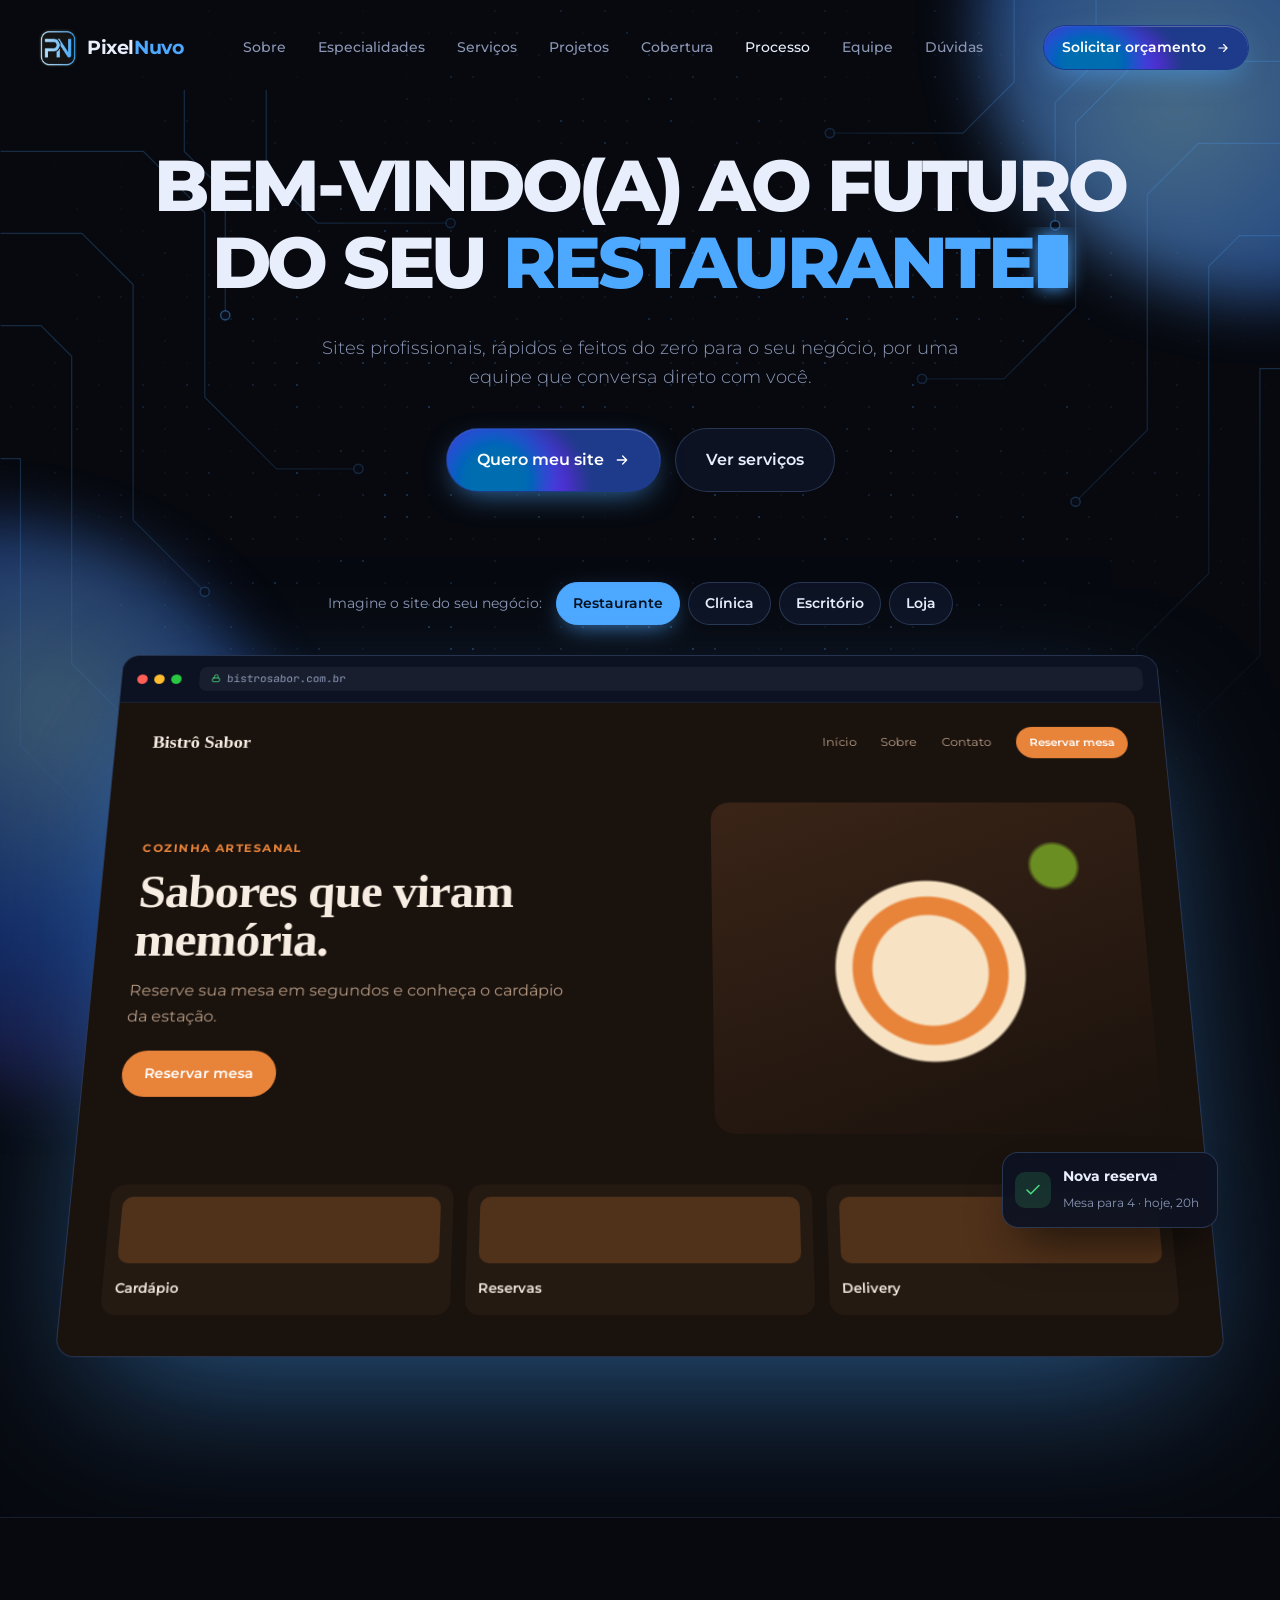
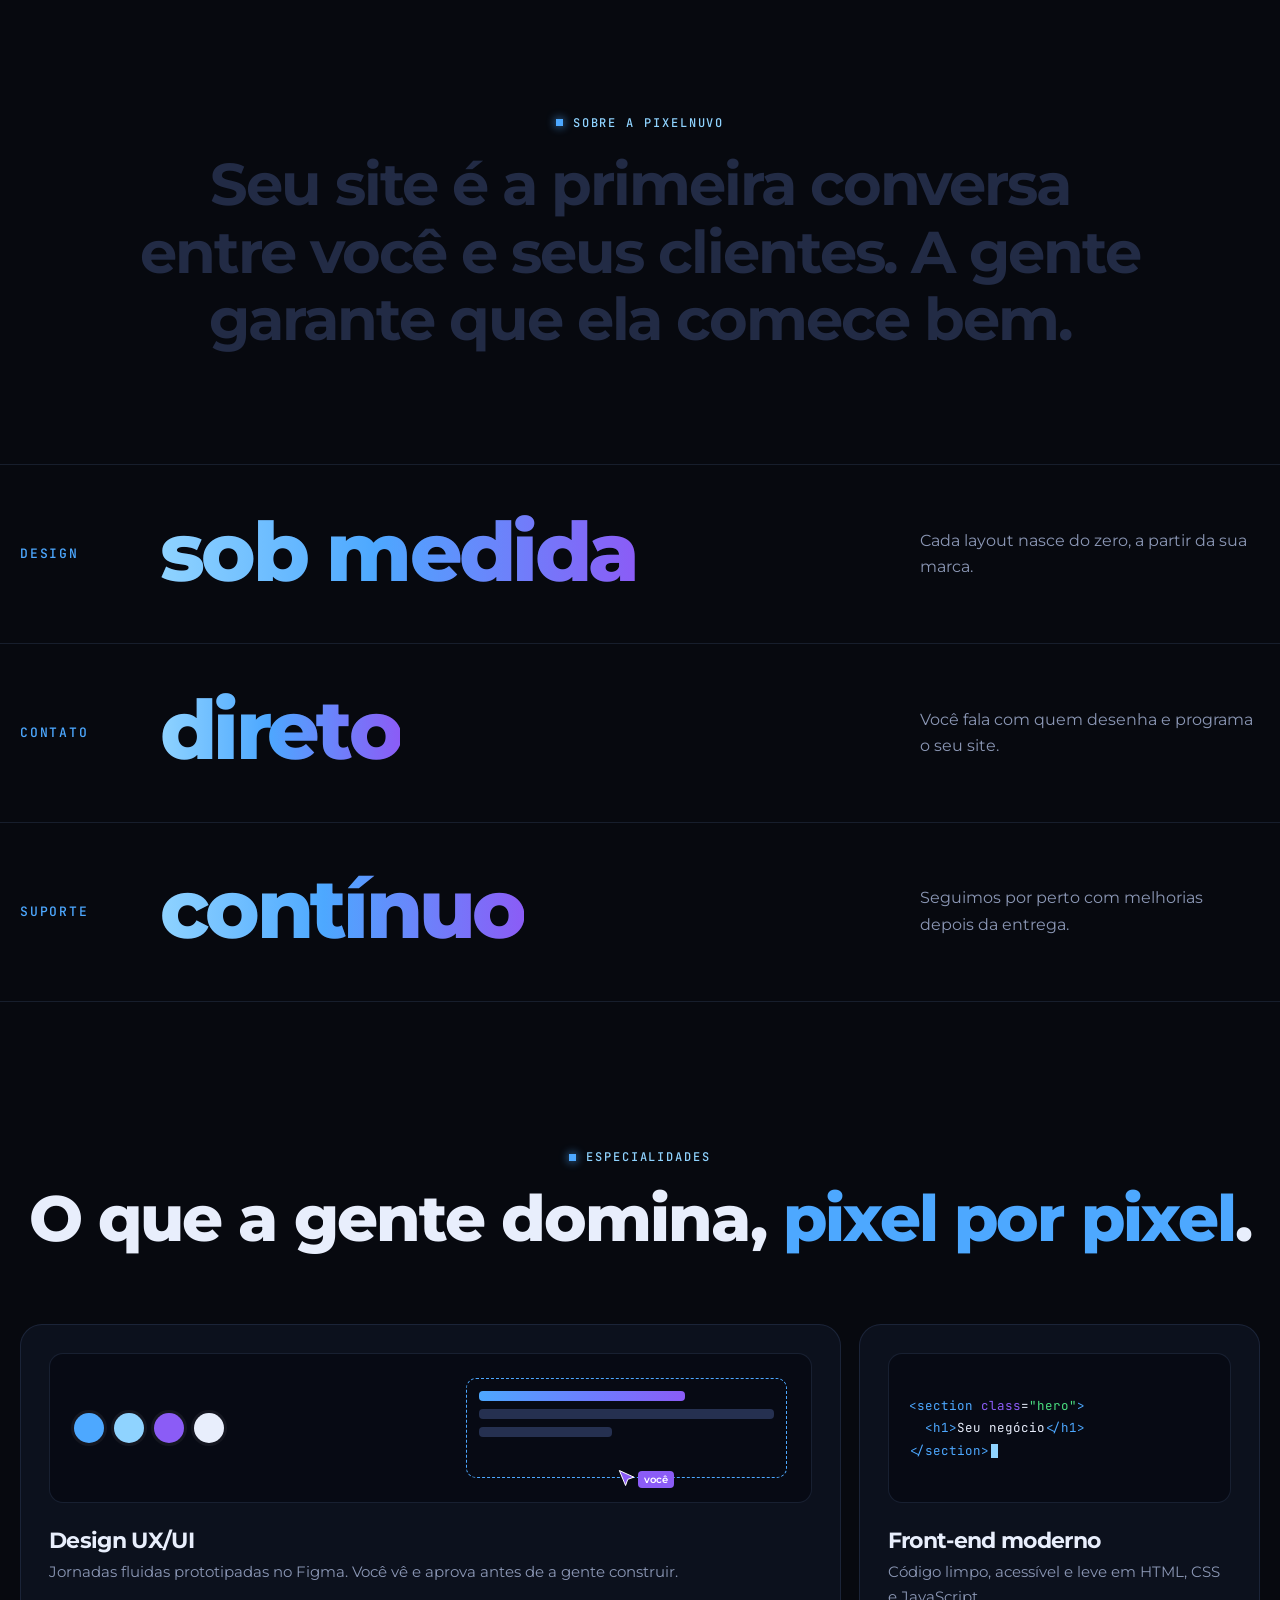
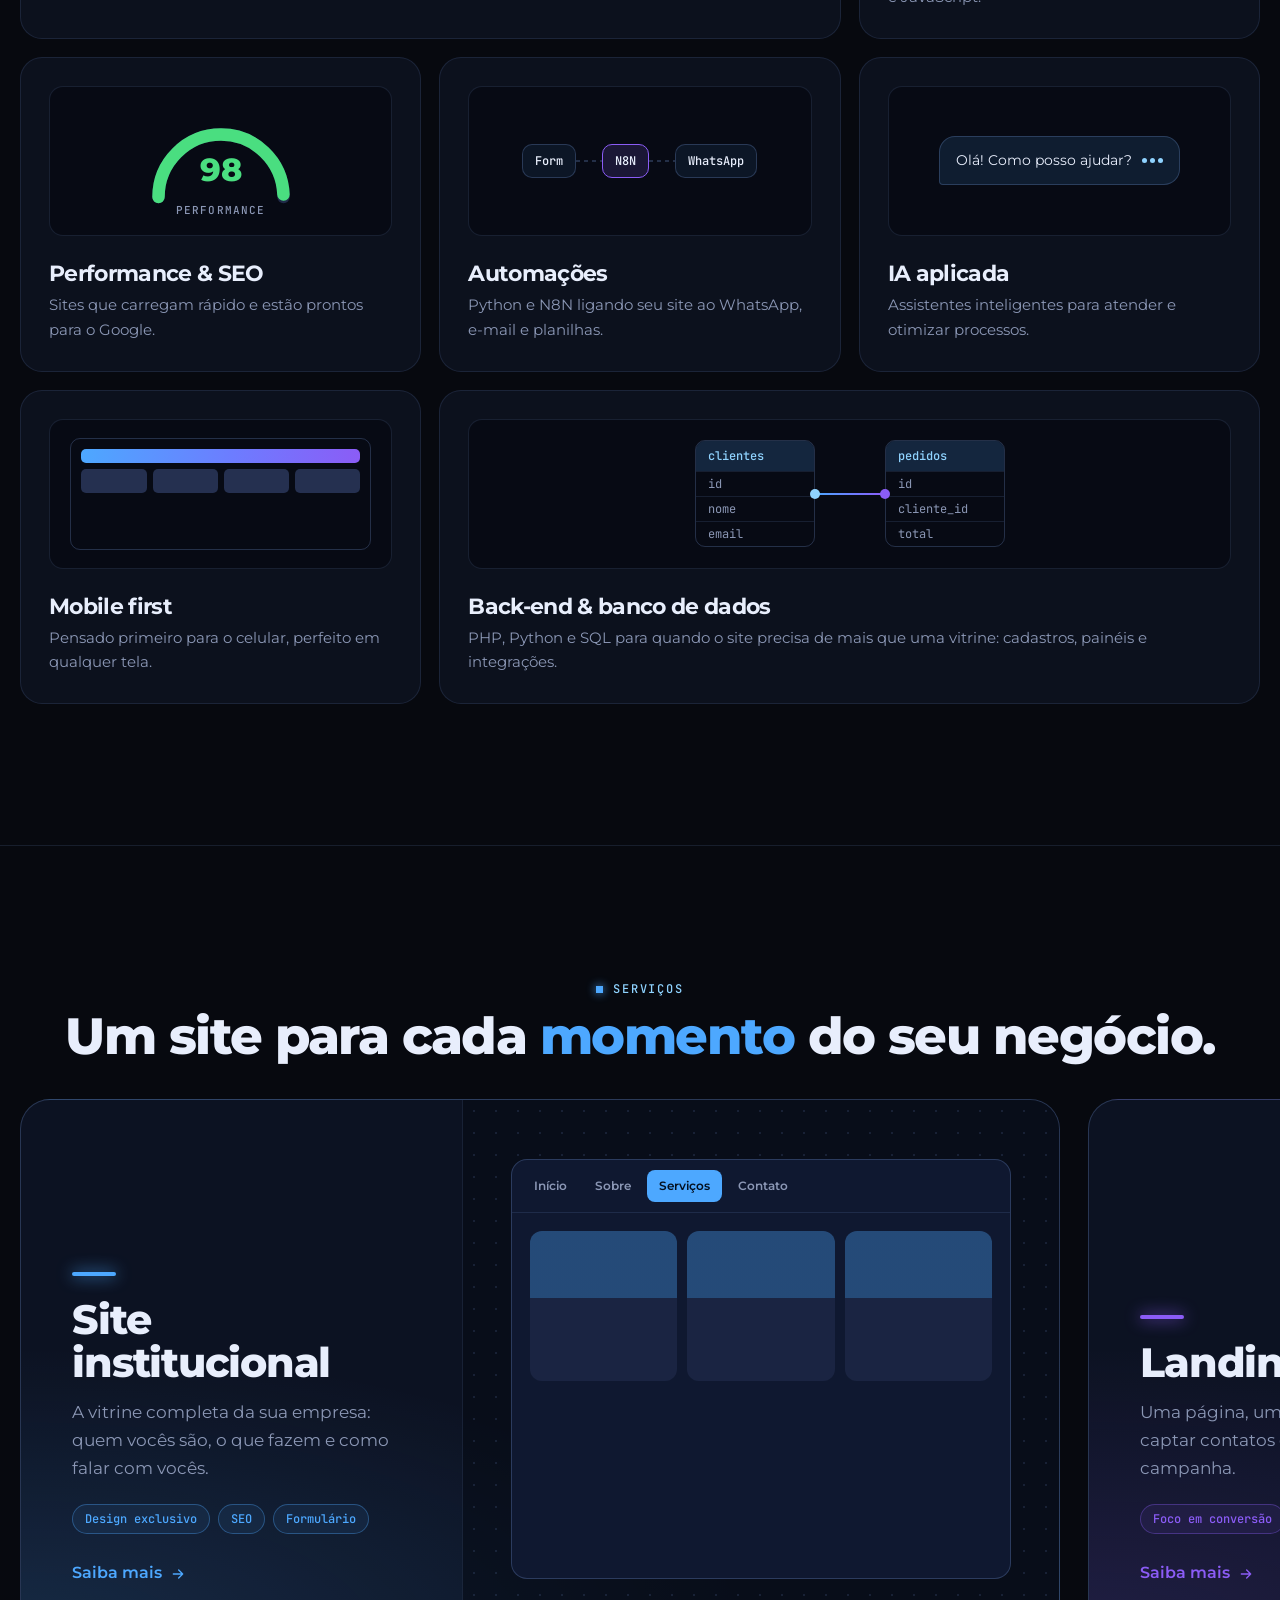
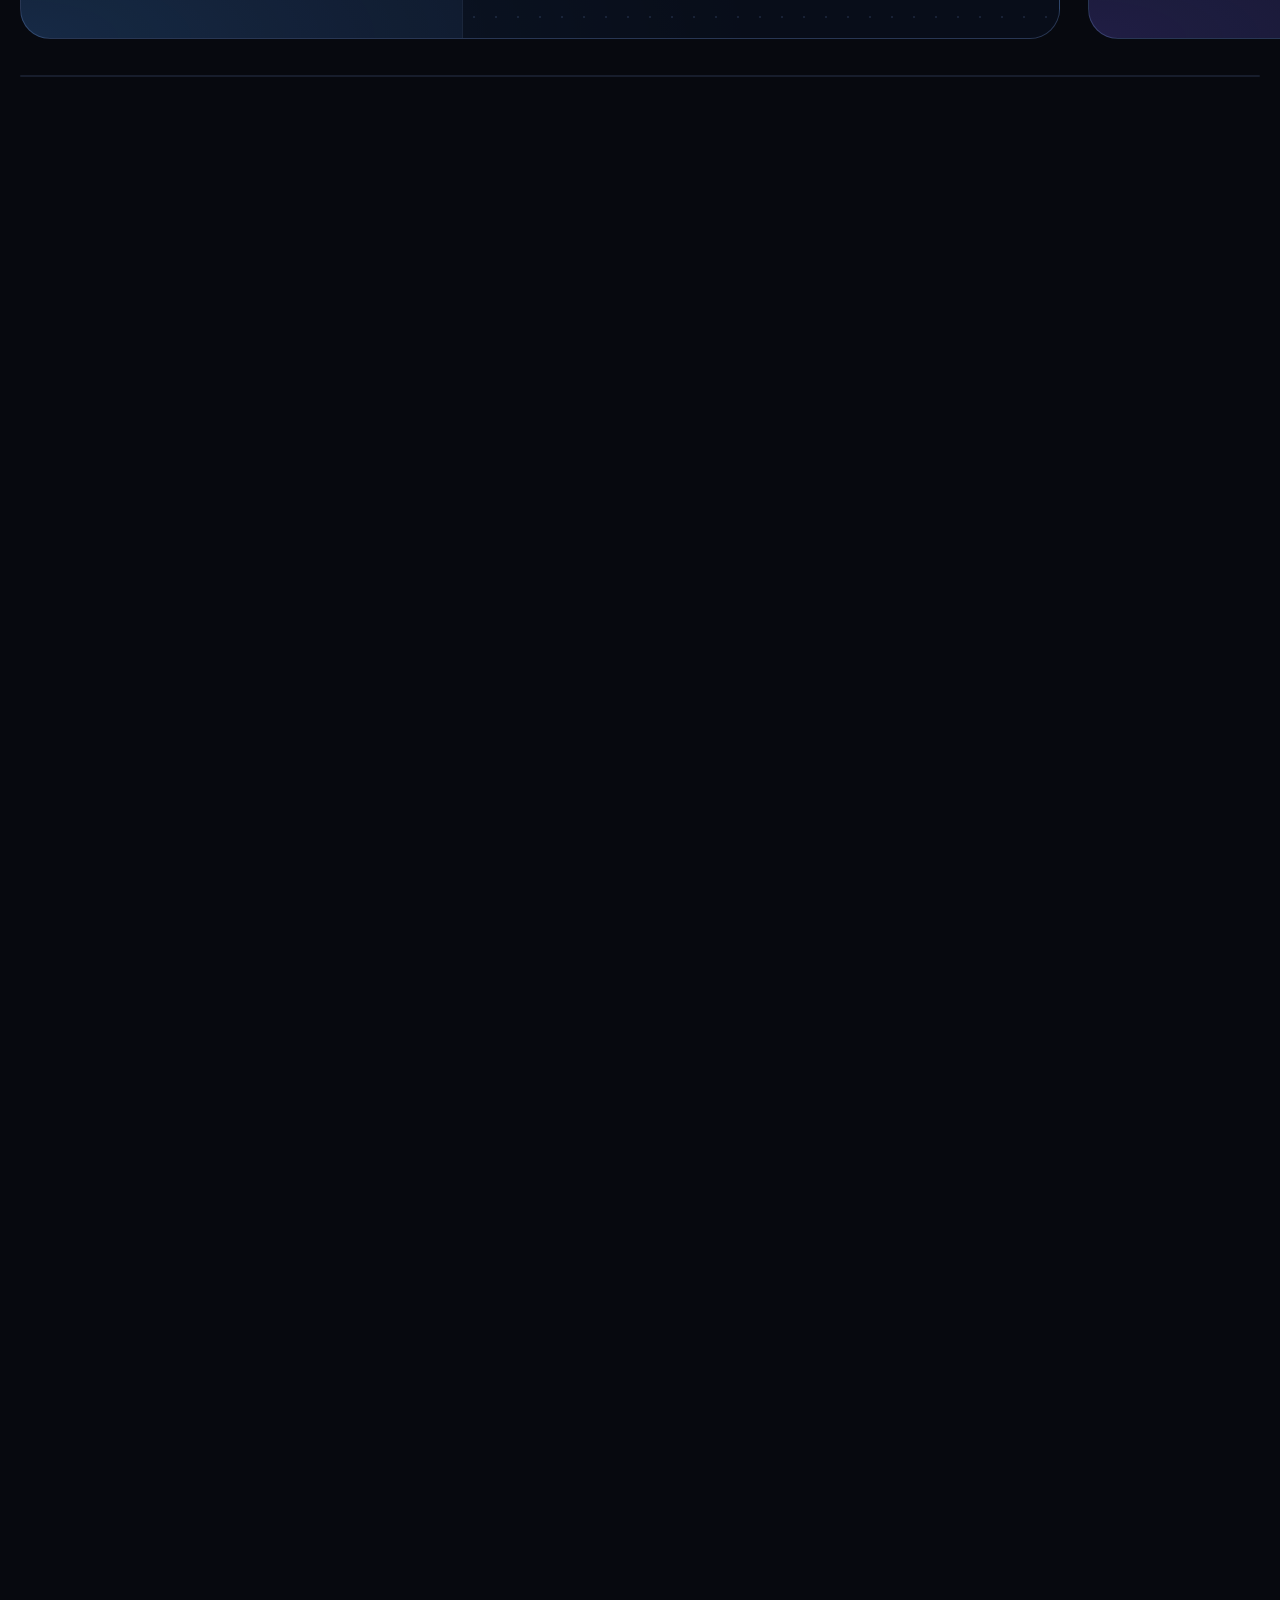
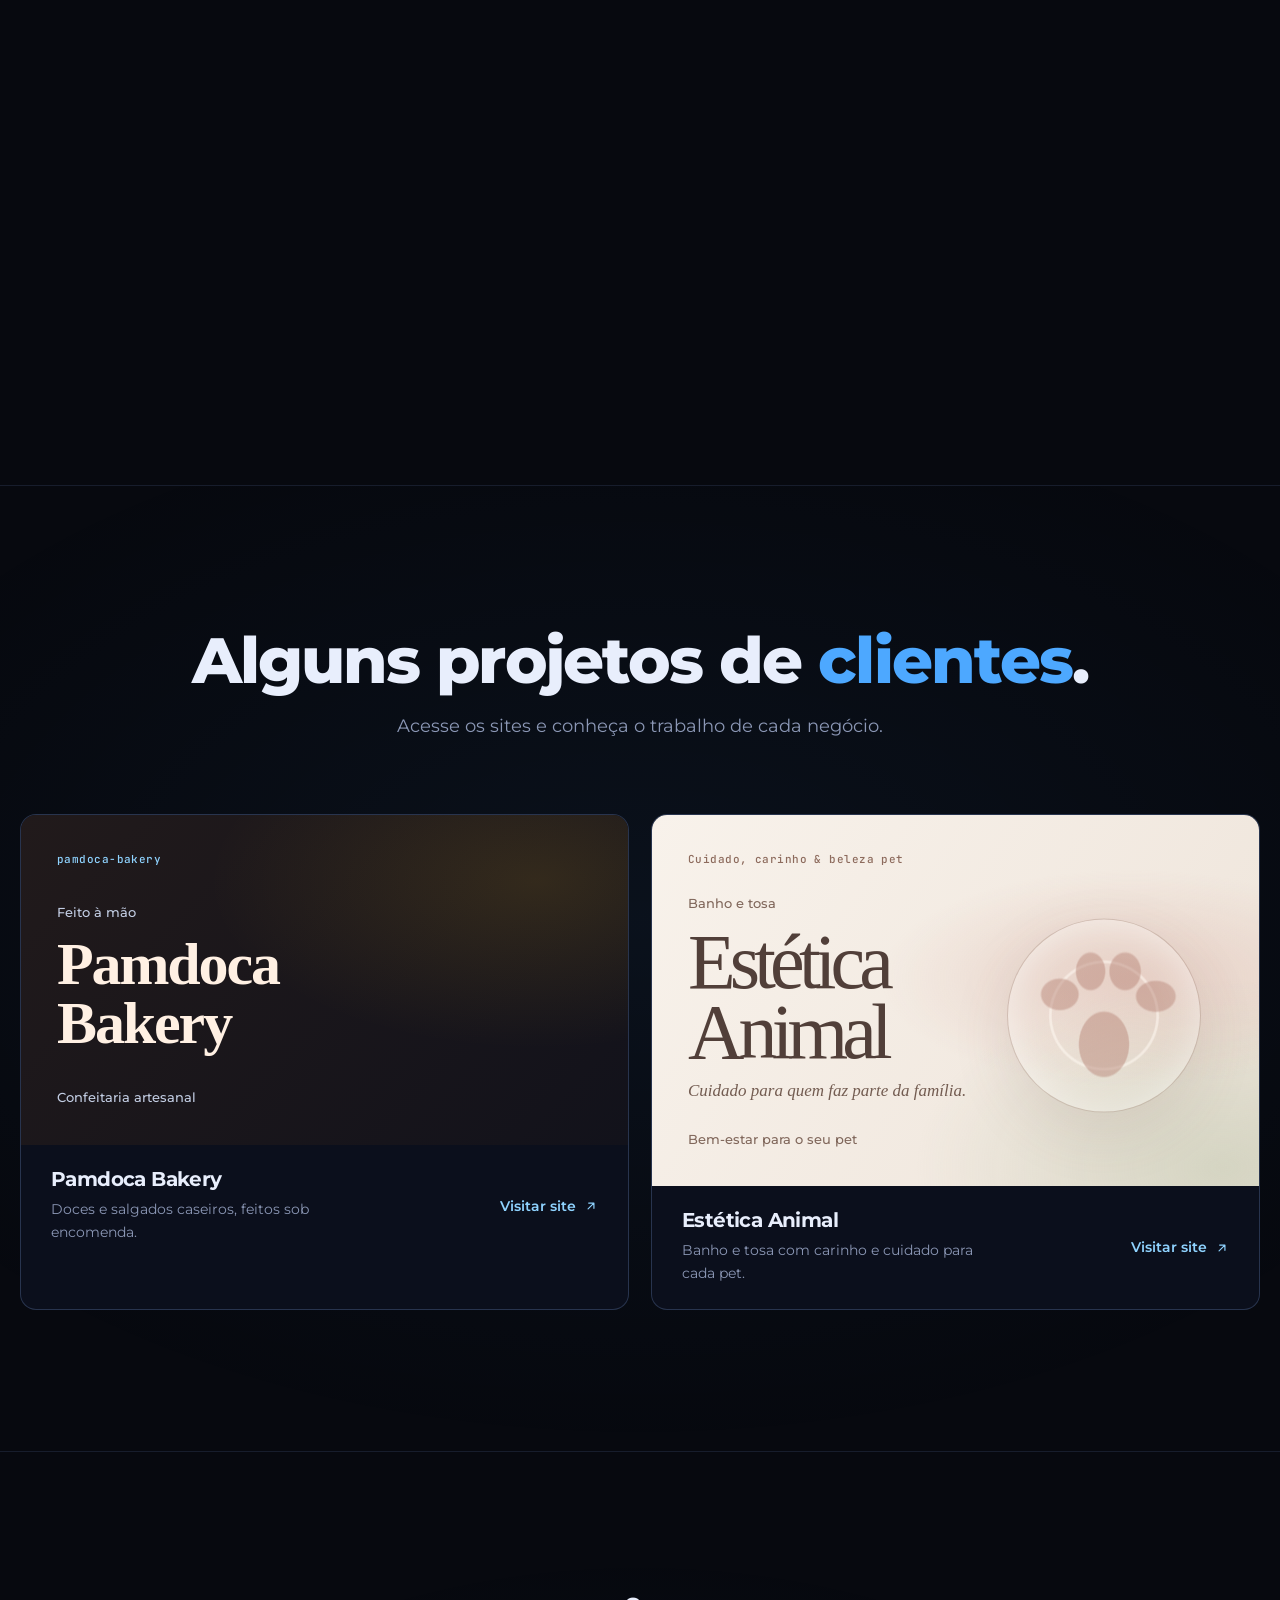
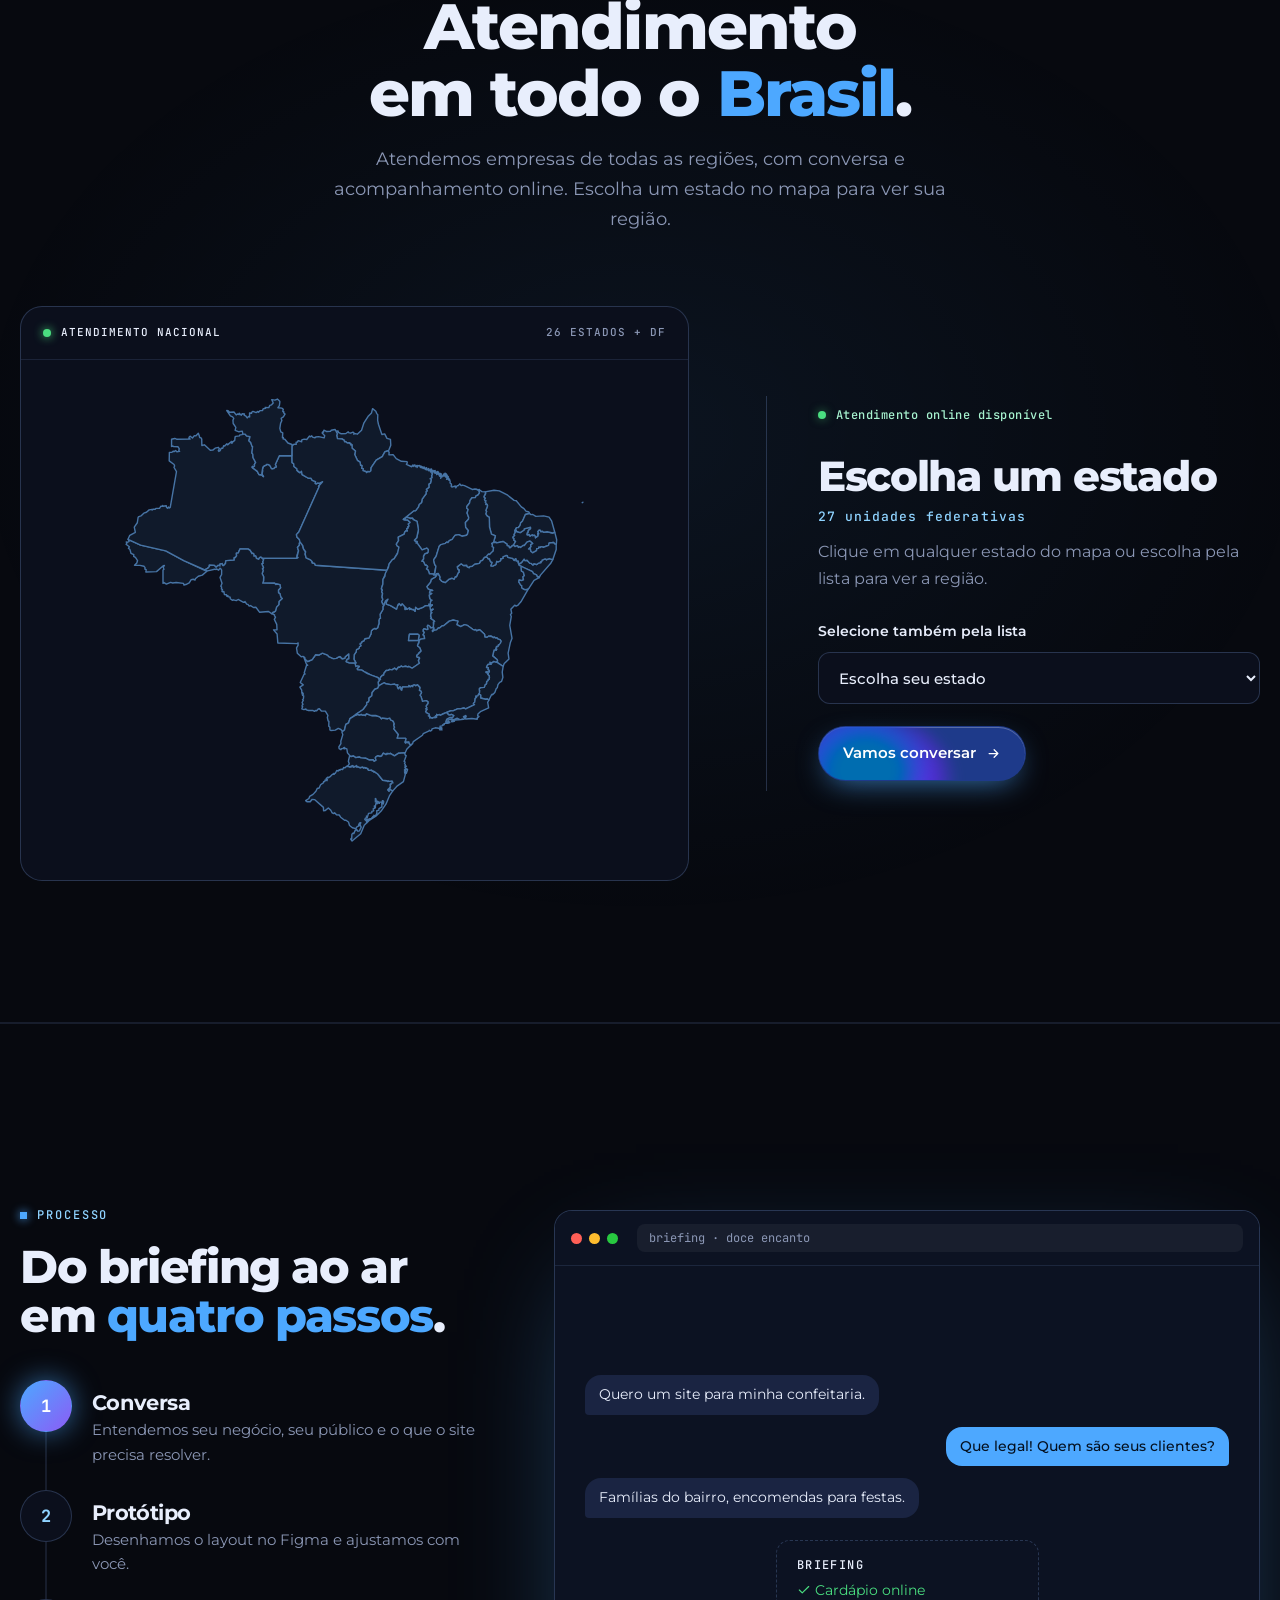
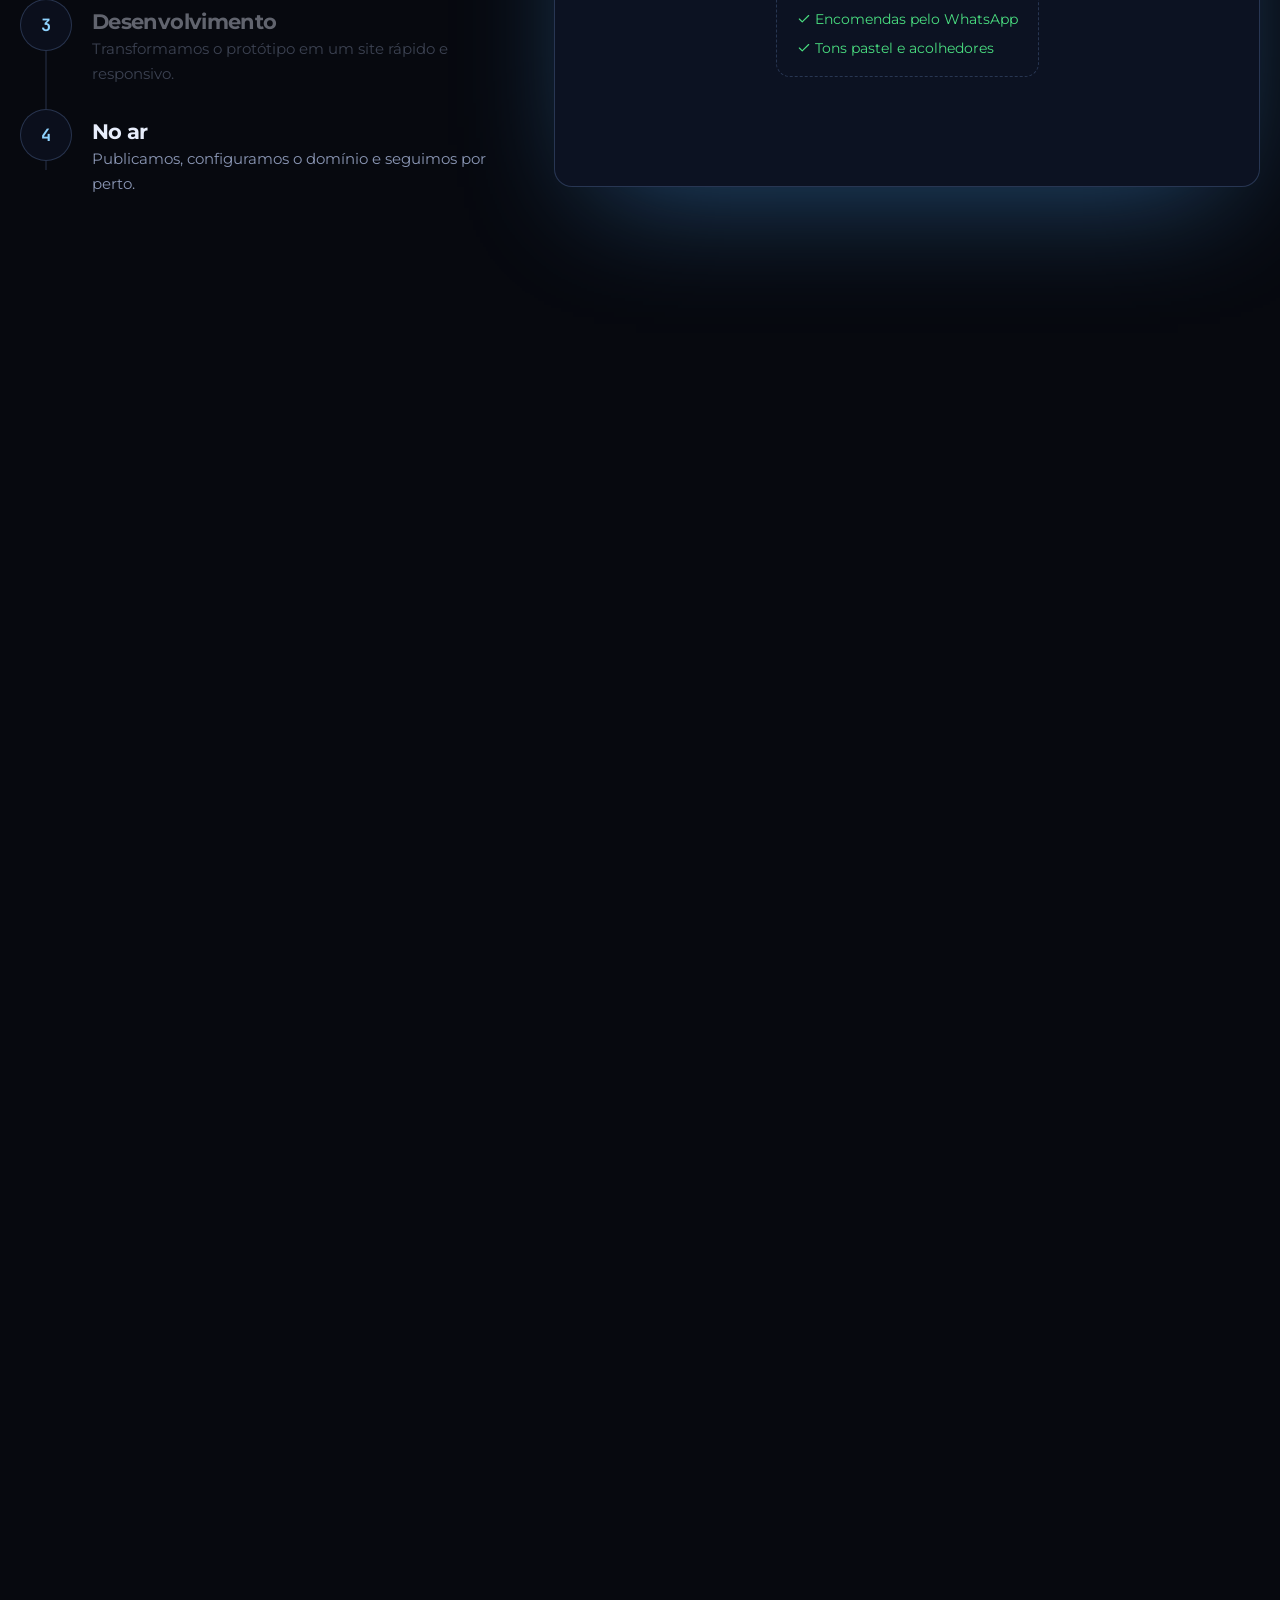
==== commit 4f7ca46c: "ajustei os sites" ====
--- a/index.html
+++ b/index.html
@@ -360,19 +360,20 @@
               <span class="client-project__link">Visitar site <svg class="ic" aria-hidden="true"><use href="#i-external"/></svg></span>
             </div>
           </a>
-          <a class="client-project client-project--estofficar reveal" href="https://main.estoff-car.projetotemp.com.br/base.html" target="_blank" rel="noopener noreferrer" aria-label="Visitar o site da Estofficar em nova aba">
+          <a class="client-project client-project--animal reveal" href="https://patryckgtoliveira-cpu.github.io/est-tica-animal/" target="_blank" rel="noopener noreferrer" aria-label="Visitar o site da Estética Animal em nova aba">
             <div class="client-project__canvas">
-              <span class="client-project__domain">main.estoff-car.projetotemp.com.br</span>
+              <span class="client-project__domain">Cuidado, carinho &amp; beleza pet</span>
               <div class="client-project__identity">
-                <span>Projeto de cliente</span>
-                <strong>Estofficar</strong>
-              </div>
-              <span class="client-project__type">Site da Estofficar</span>
+                <span>Banho e tosa</span>
+                <strong>Estética<br>Animal</strong>
+                <span class="client-project__tagline">Cuidado para quem faz parte da família.</span>
+              </div>
+              <span class="client-project__type">Bem-estar para o seu pet</span>
             </div>
             <div class="client-project__info">
               <div>
-                <h3>Estofficar</h3>
-                <p>Conheça o site e o projeto da Estofficar.</p>
+                <h3>Estética Animal</h3>
+                <p>Banho e tosa com carinho e cuidado para cada pet.</p>
               </div>
               <span class="client-project__link">Visitar site <svg class="ic" aria-hidden="true"><use href="#i-external"/></svg></span>
             </div>
--- a/style/style.css
+++ b/style/style.css
@@ -577,14 +577,56 @@
 .client-project--pamdoca .client-project__canvas {
   background: radial-gradient(ellipse at 85% 20%, rgba(251, 191, 36, .12), transparent 45%), linear-gradient(135deg, #211a1b, #12121b);
 }
-.client-project--estofficar .client-project__canvas {
-  background: radial-gradient(ellipse at 84% 20%, rgba(77, 168, 255, .16), transparent 45%), linear-gradient(135deg, #111b28, #10121e);
+.client-project--animal .client-project__canvas {
+  position: relative;
+  isolation: isolate;
+  overflow: hidden;
+  background:
+    radial-gradient(ellipse at 79% 44%, rgba(210, 158, 146, .34), transparent 37%),
+    radial-gradient(ellipse at 94% 95%, rgba(177, 190, 160, .42), transparent 38%),
+    linear-gradient(125deg, #f8f2eb, #eee4da);
+  color: #493a35;
+}
+.client-project--animal .client-project__canvas::after {
+  position: absolute;
+  z-index: -1;
+  top: 50%;
+  right: clamp(20px, 5vw, 58px);
+  width: clamp(112px, 17vw, 194px);
+  aspect-ratio: 1;
+  border: 1px solid rgba(135, 101, 86, .28);
+  border-radius: 50%;
+  background:
+    radial-gradient(ellipse at 50% 65%, rgba(183, 132, 118, .48) 0 18%, transparent 19%),
+    radial-gradient(ellipse at 27% 39%, rgba(183, 132, 118, .48) 0 9%, transparent 10%),
+    radial-gradient(ellipse at 43% 27%, rgba(183, 132, 118, .48) 0 9%, transparent 10%),
+    radial-gradient(ellipse at 61% 27%, rgba(183, 132, 118, .48) 0 9%, transparent 10%),
+    radial-gradient(ellipse at 77% 40%, rgba(183, 132, 118, .48) 0 9%, transparent 10%),
+    radial-gradient(ellipse at 50% 50%, transparent 0 38%, rgba(255, 249, 242, .55) 39% 40%, transparent 41%);
+  box-shadow: 0 20px 60px rgba(109, 77, 66, .12), inset 0 0 35px rgba(255, 255, 255, .46);
+  content: "";
+  transform: translateY(-42%);
+}
+.client-project--animal .client-project__domain { color: #8d6b5d; }
+.client-project--animal .client-project__identity {
+  position: relative;
+  z-index: 1;
+}
+.client-project--animal .client-project__identity > span:first-child,
+.client-project--animal .client-project__type { color: #80675b; }
+.client-project--animal .client-project__identity strong {
+  color: #513f39;
+  font: 500 clamp(54px, 7vw, 78px)/.9 Georgia, serif;
+  letter-spacing: -.075em;
+}
+.client-project__tagline {
+  color: #735c51 !important;
+  font: italic 17px/1.4 Georgia, serif !important;
 }
 .client-project__domain { color: var(--sky); font: 500 11px/1.5 var(--mono); letter-spacing: .04em; overflow-wrap: anywhere; }
 .client-project__identity { display: grid; gap: 12px; }
 .client-project__identity > span, .client-project__type { color: #c3cee4; font-size: 13px; font-weight: 500; }
 .client-project--pamdoca .client-project__identity strong { color: #fff0e3; font: 700 clamp(38px, 5vw, 60px)/.98 Georgia, serif; letter-spacing: -.035em; }
-.client-project--estofficar .client-project__identity strong { color: #e8eefc; font-size: clamp(38px, 5vw, 60px); font-weight: 800; letter-spacing: -.04em; }
 .client-project__info { display: flex; align-items: center; justify-content: space-between; gap: 20px; padding: 24px clamp(20px, 3vw, 30px); }
 .client-project__info h3 { margin-bottom: 8px; font-size: 20px; }
 .client-project__info p { max-width: 36ch; color: var(--muted); font-size: 14px; }
